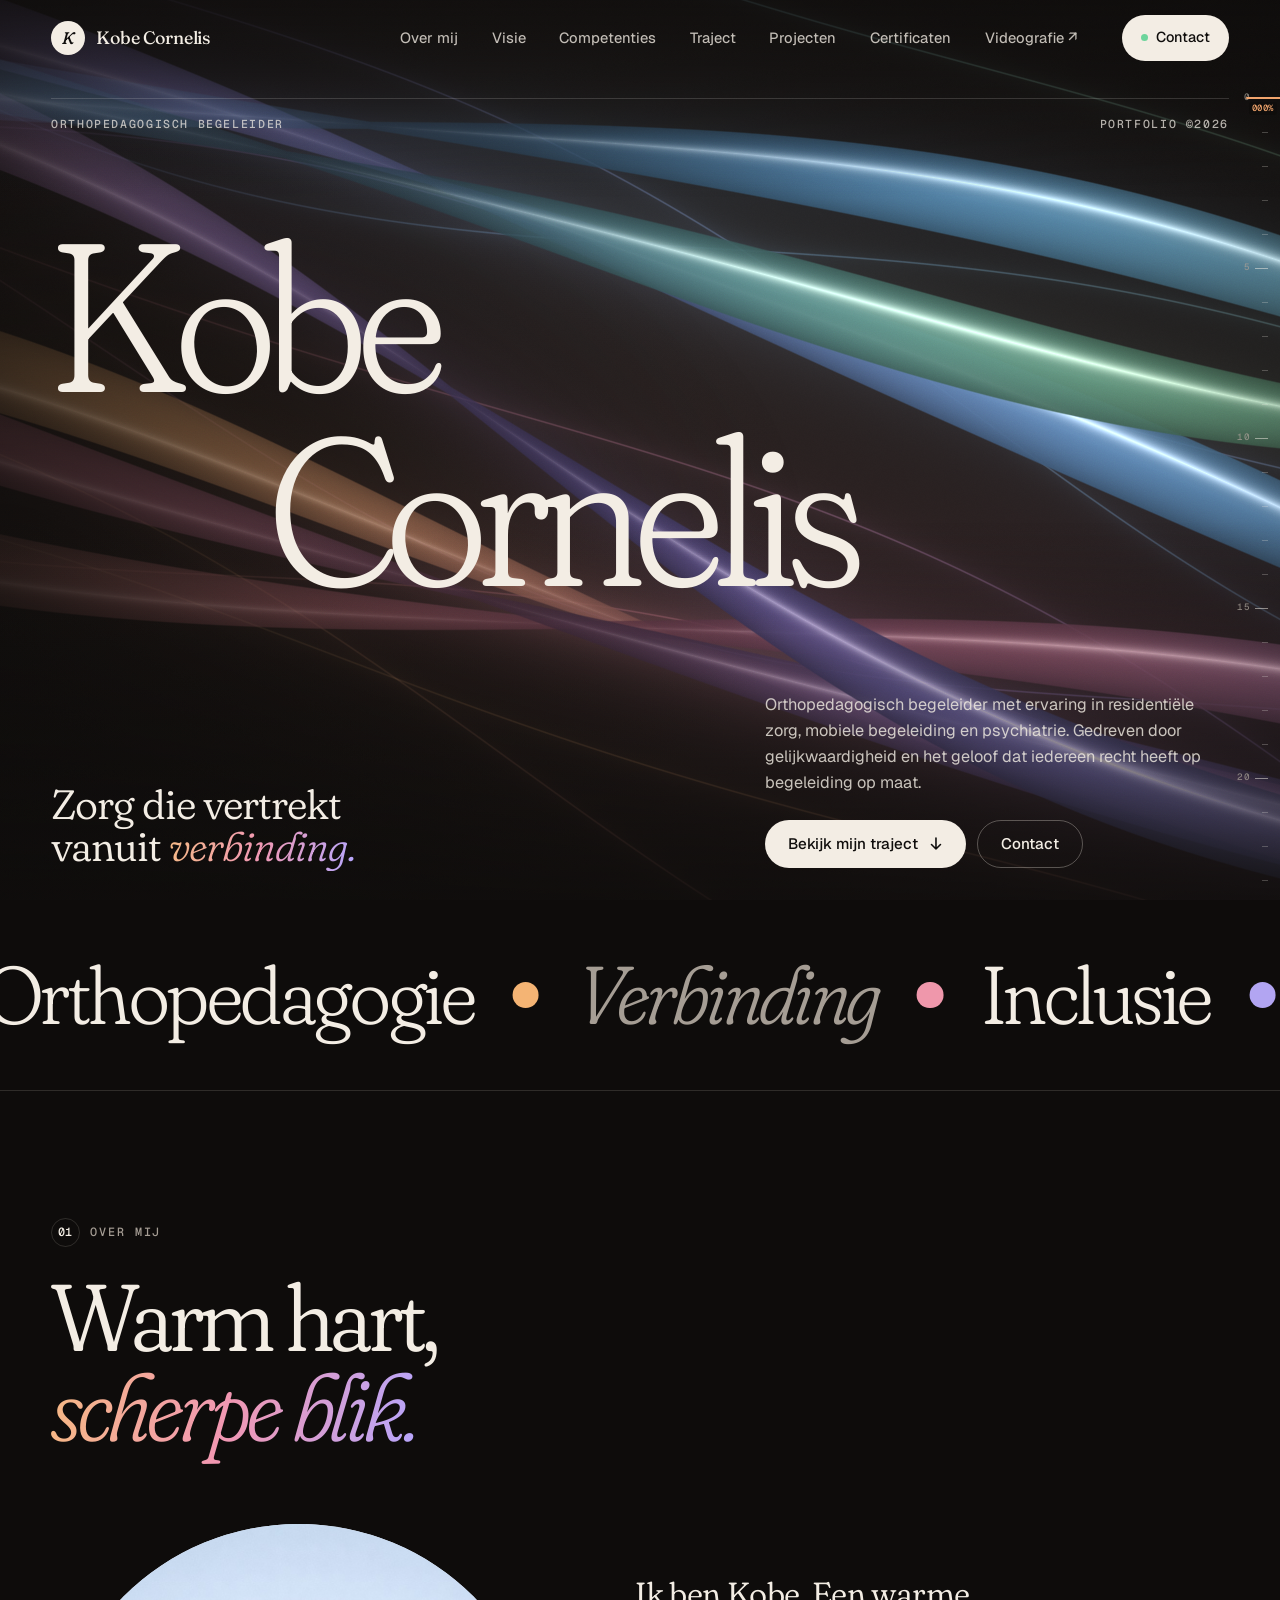
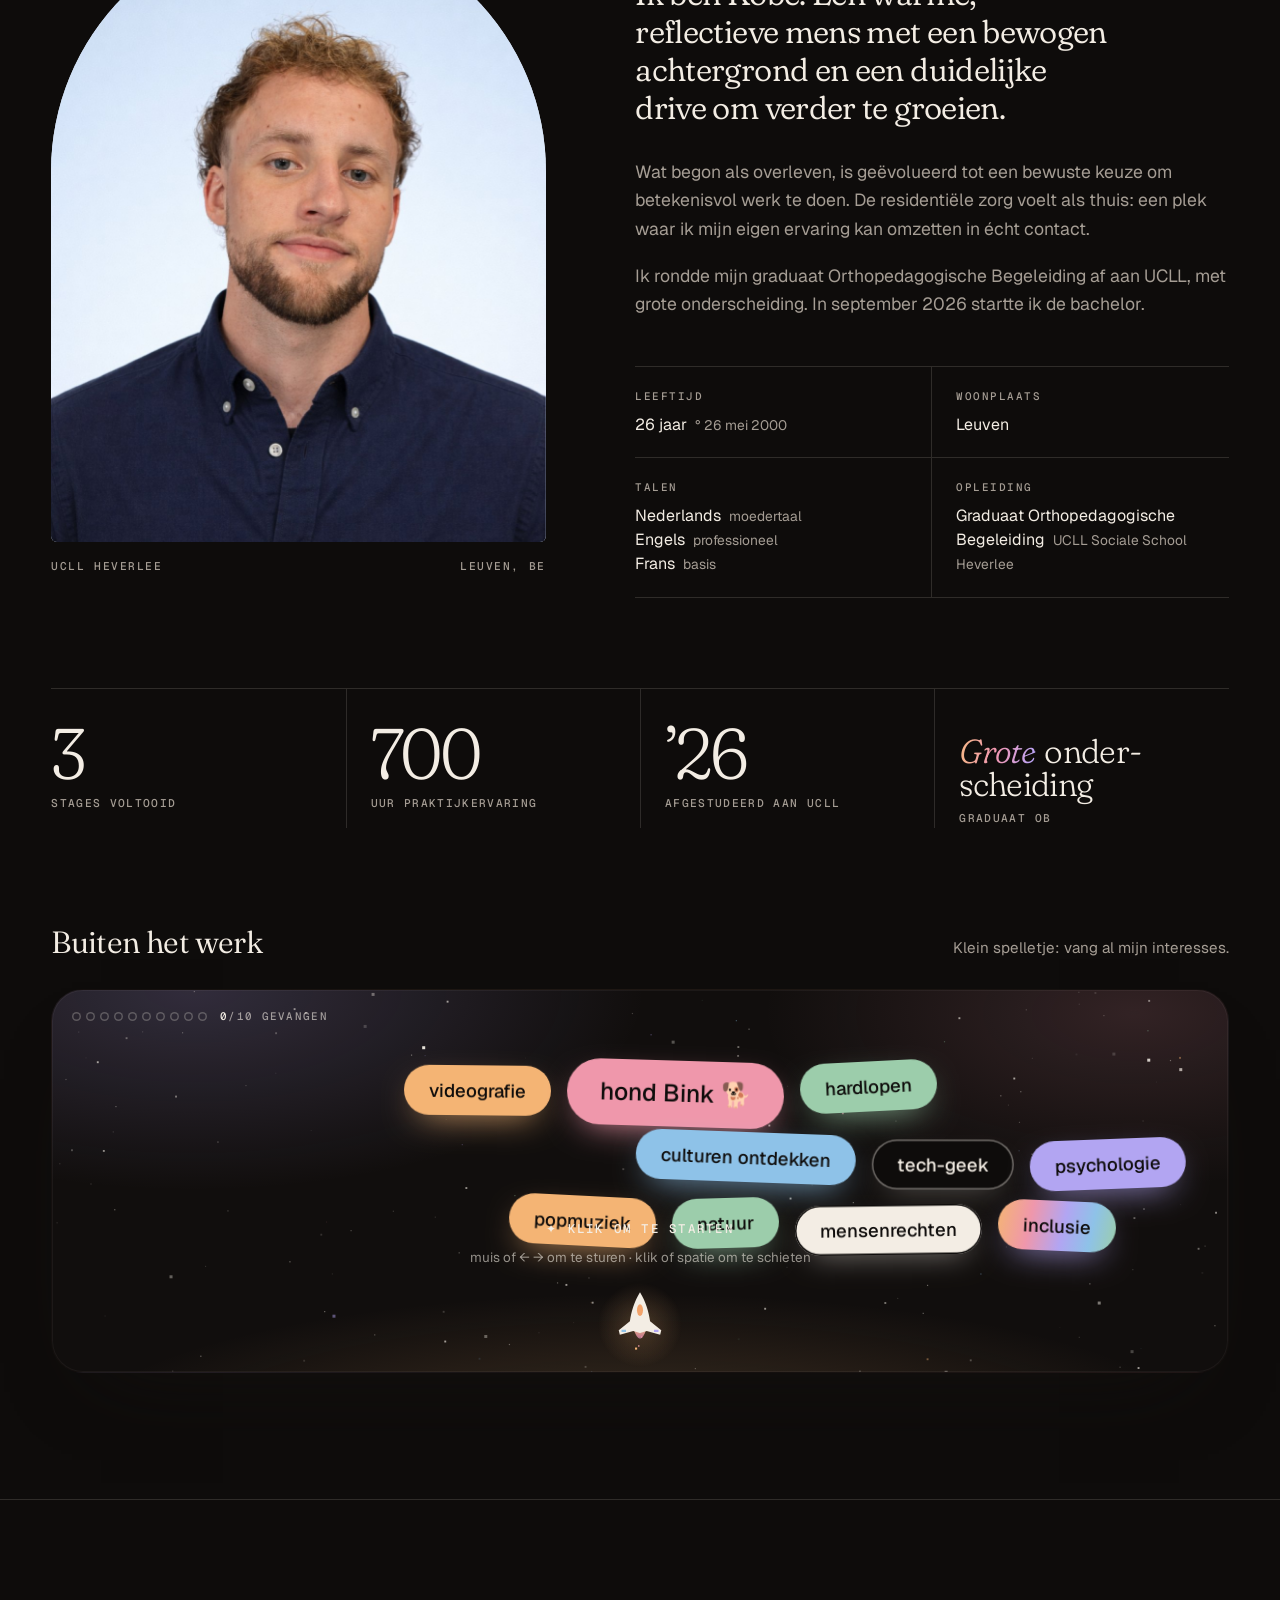
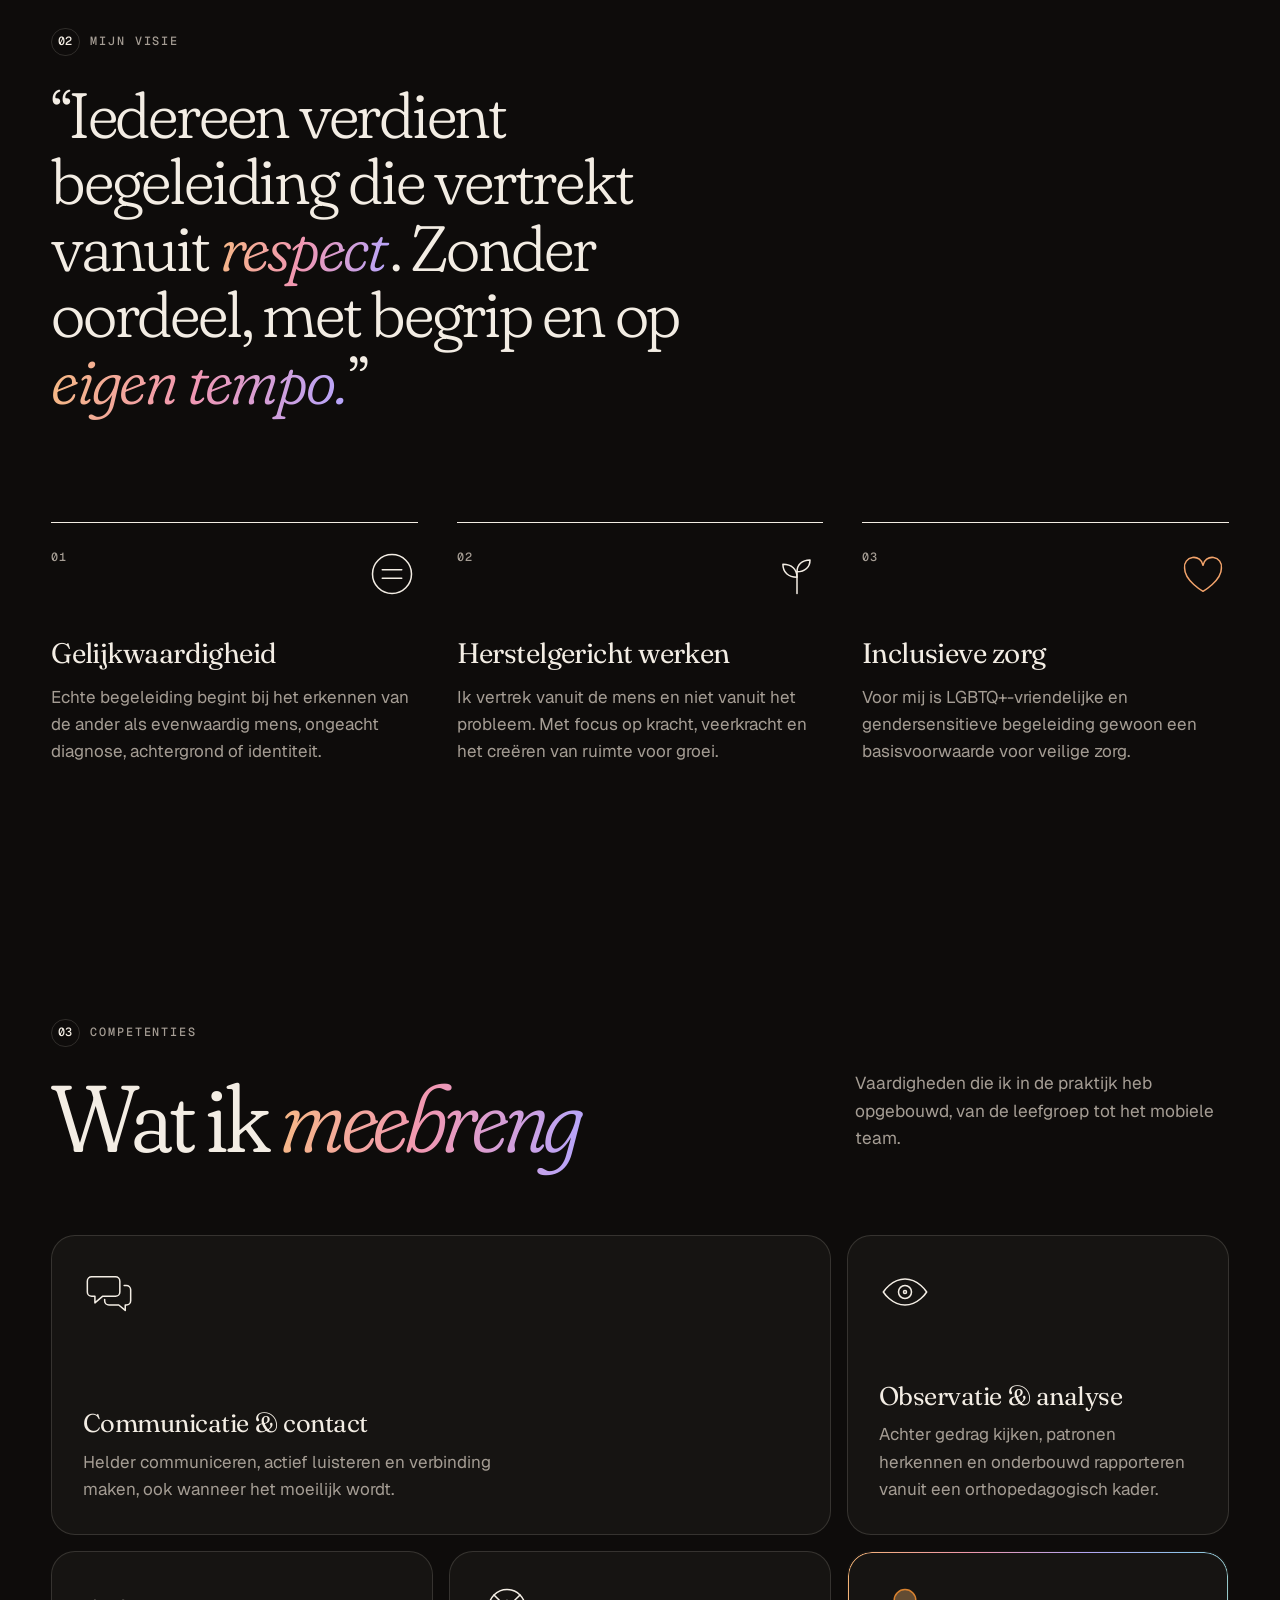
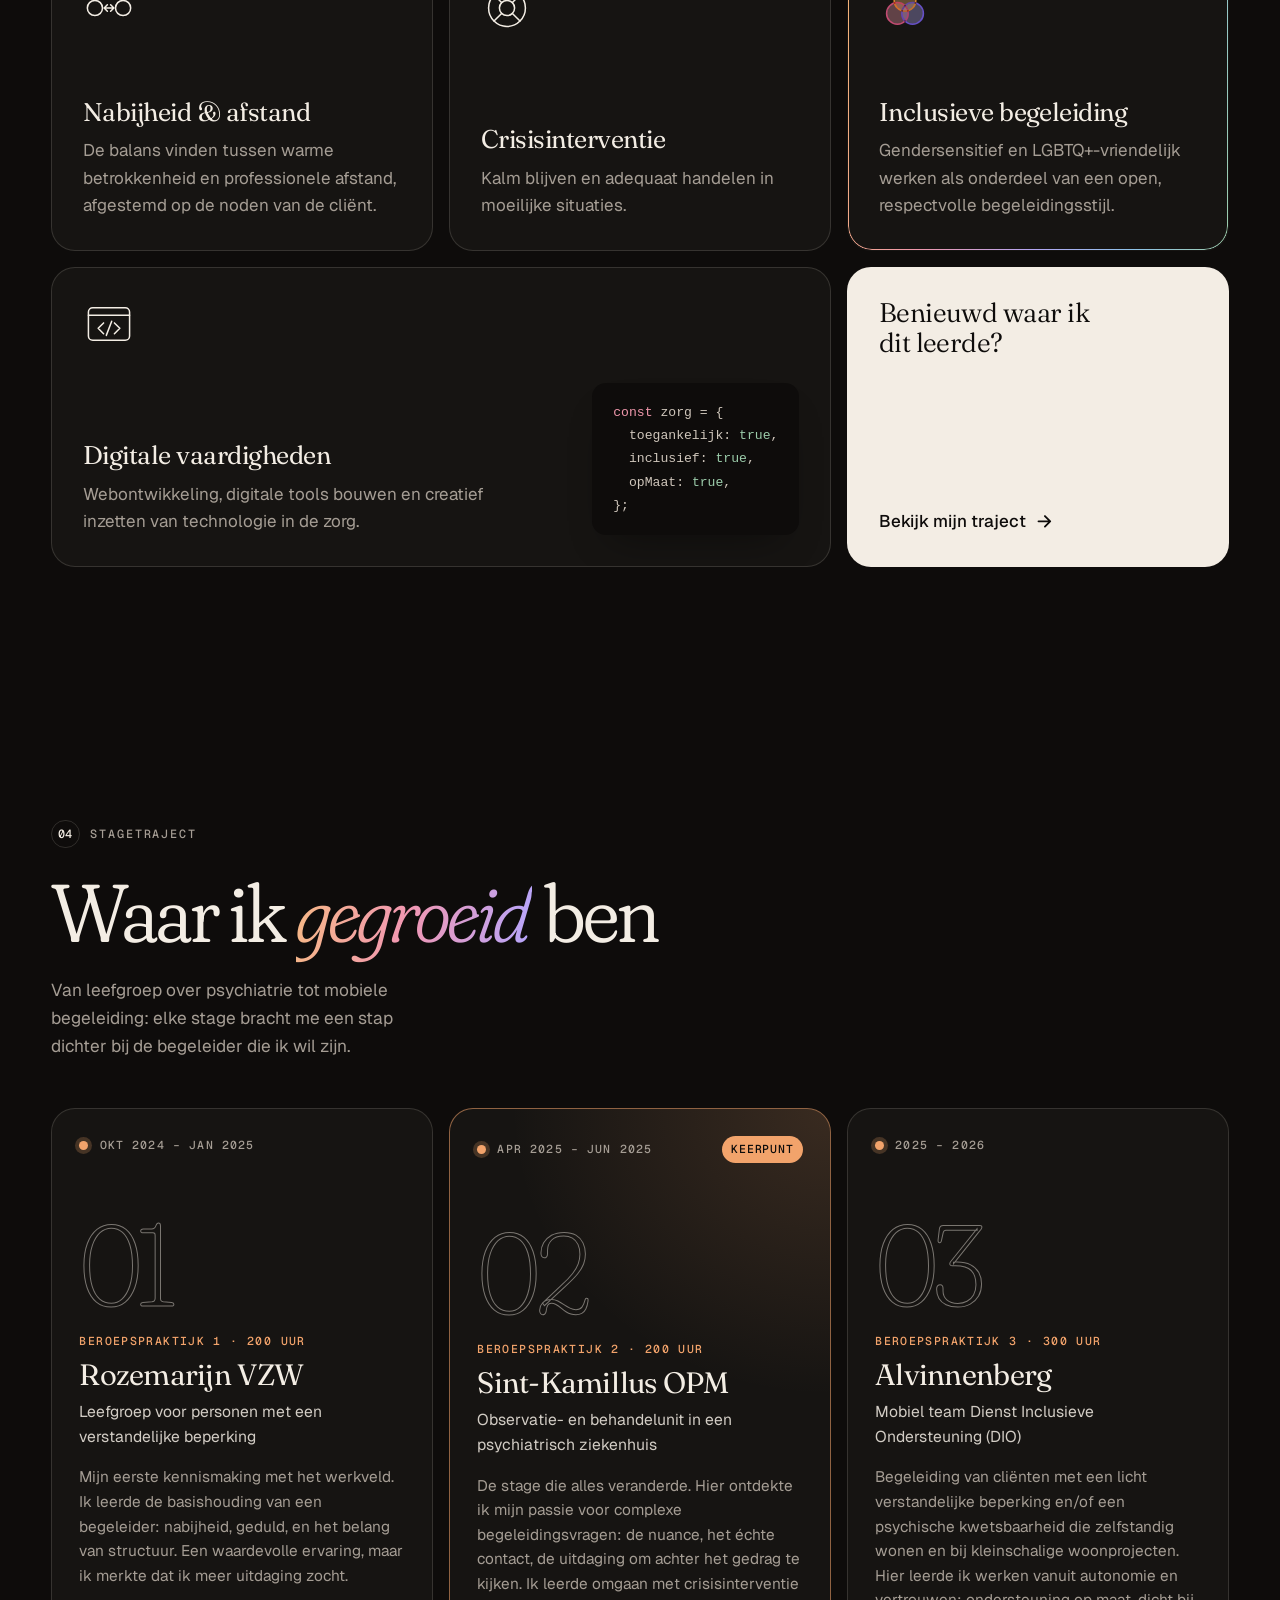
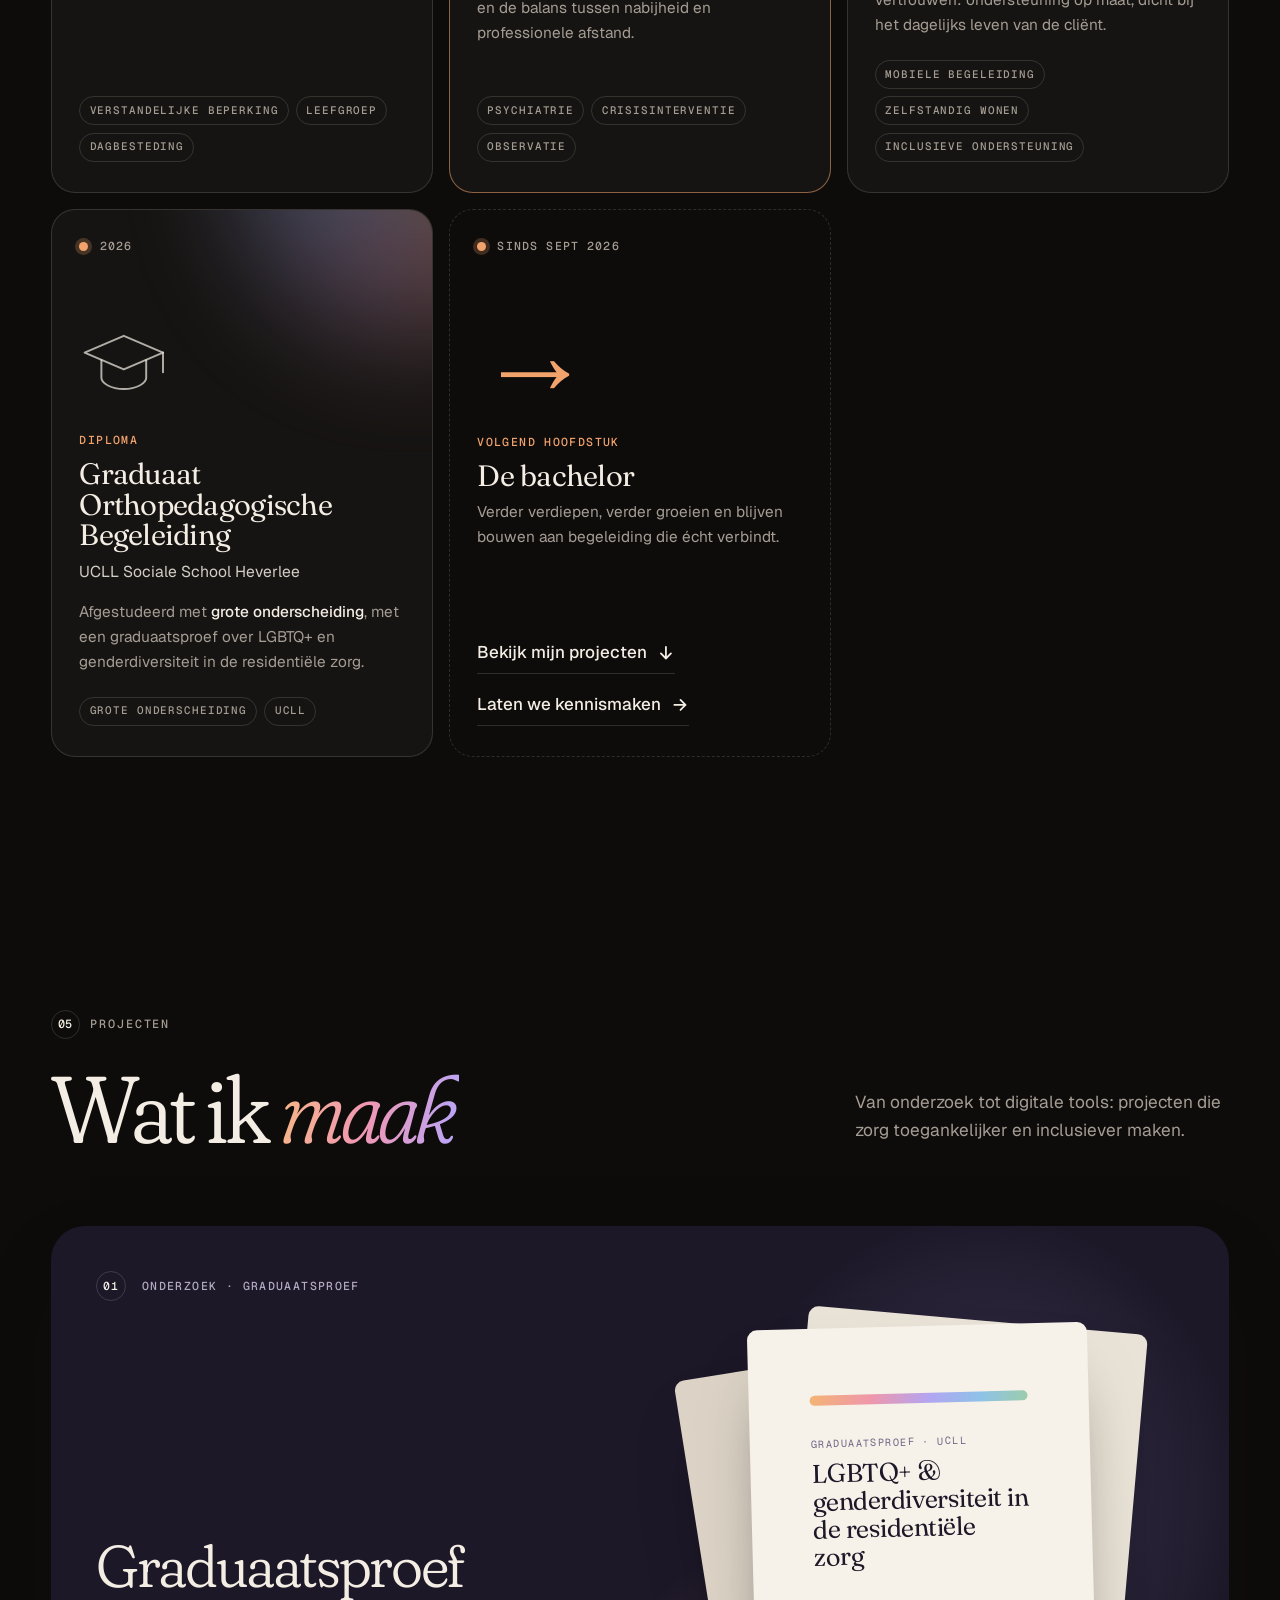
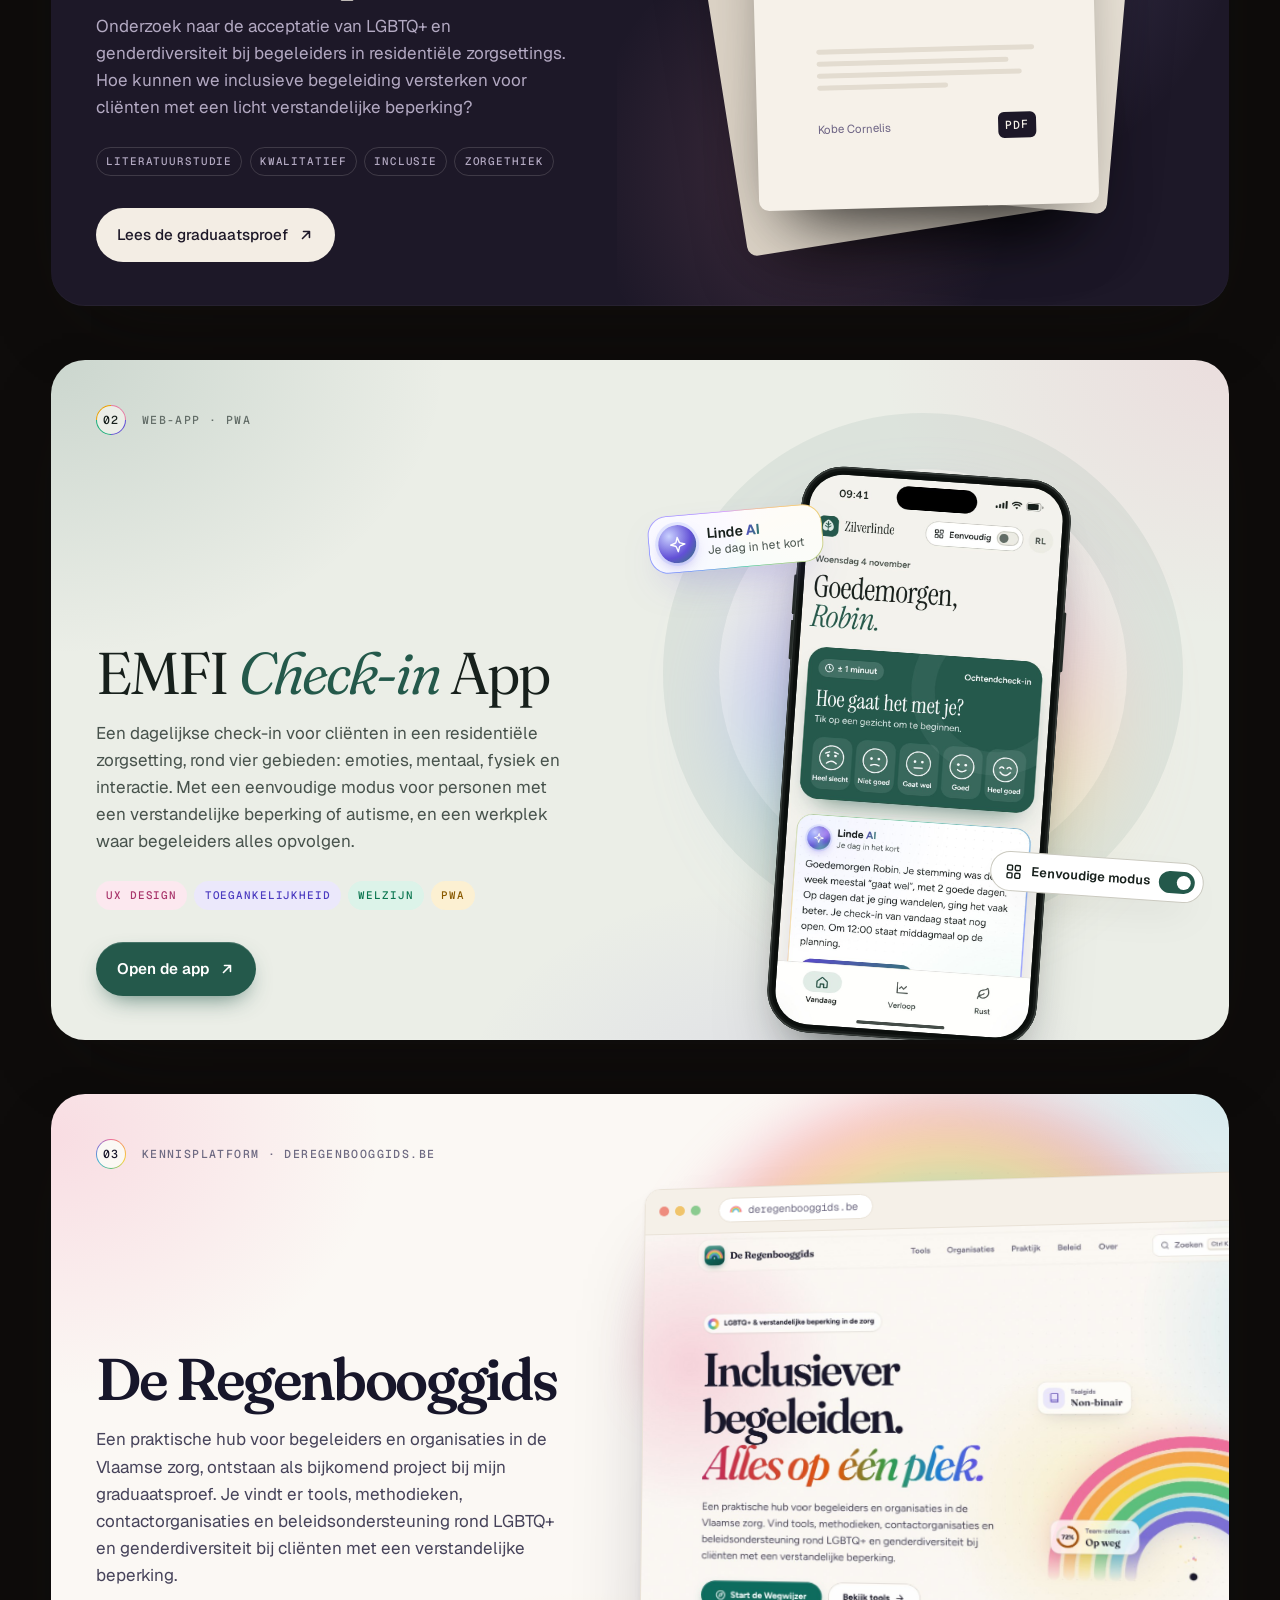
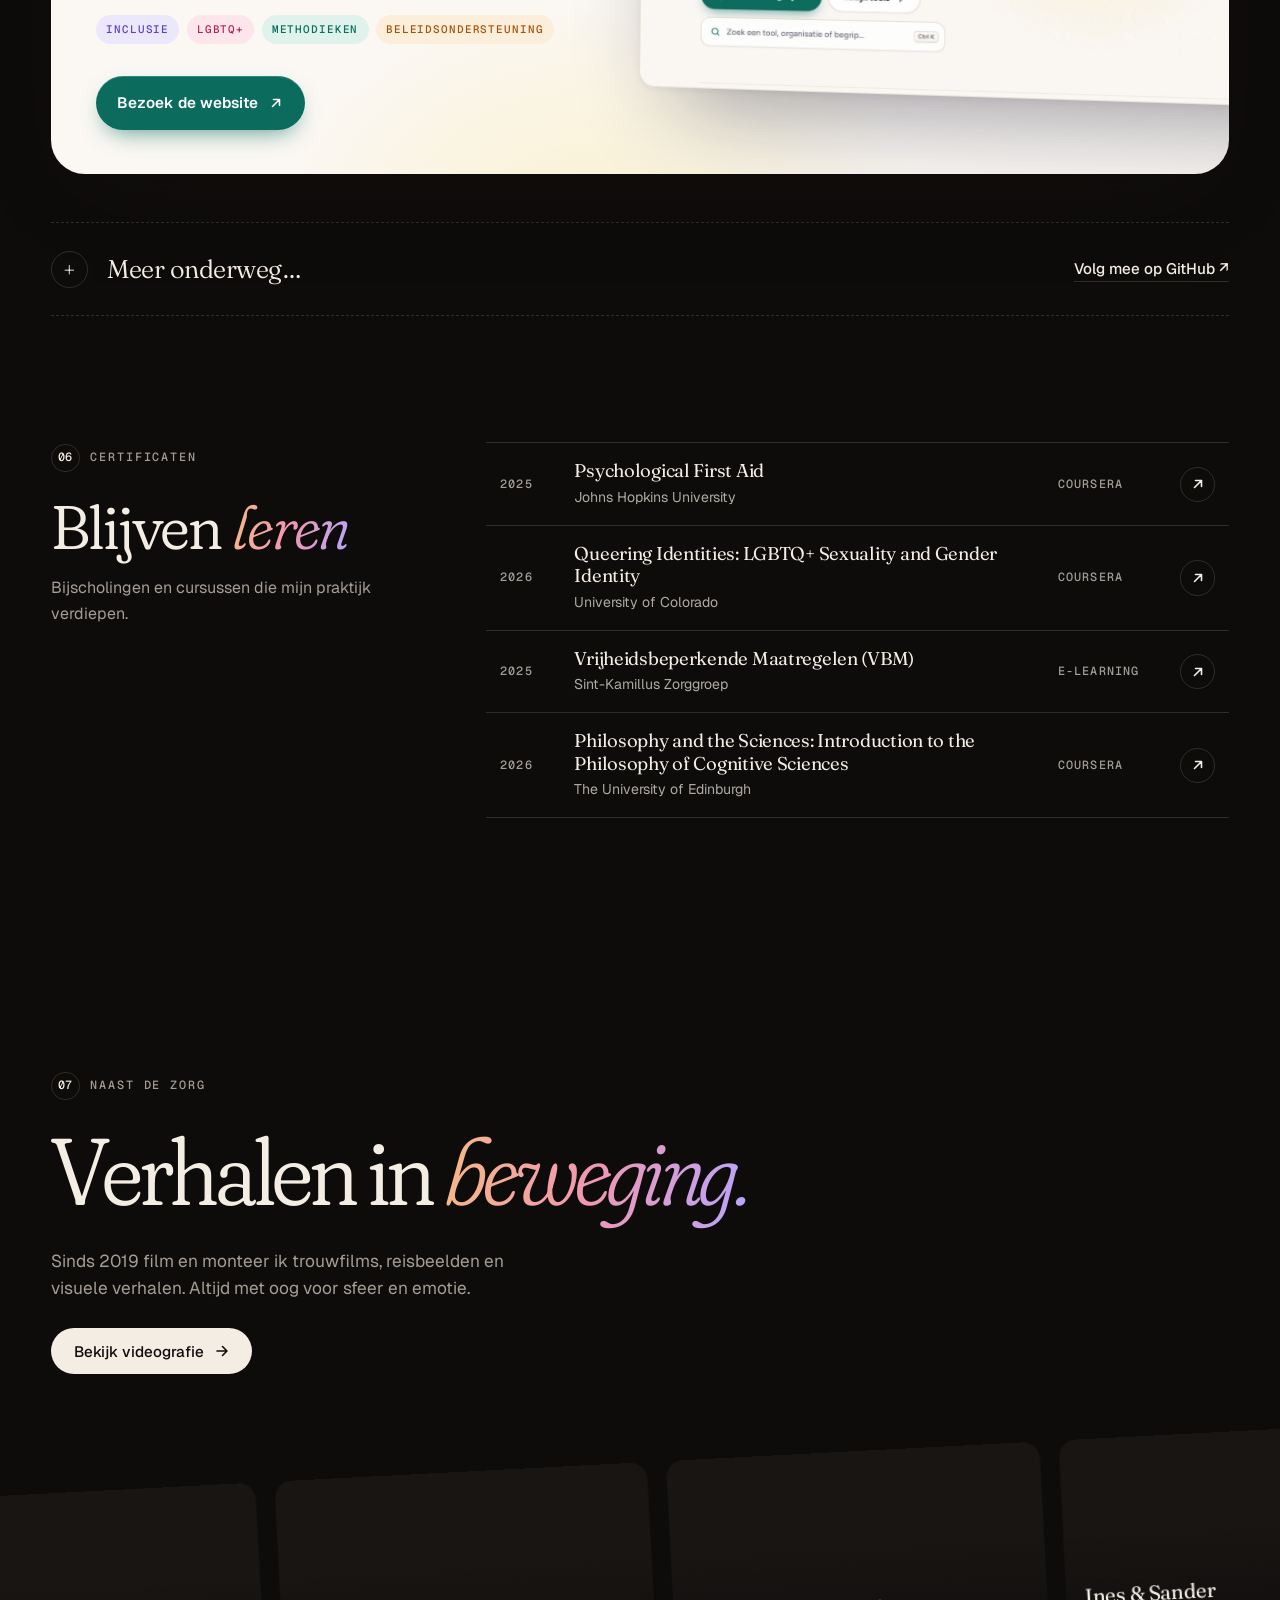
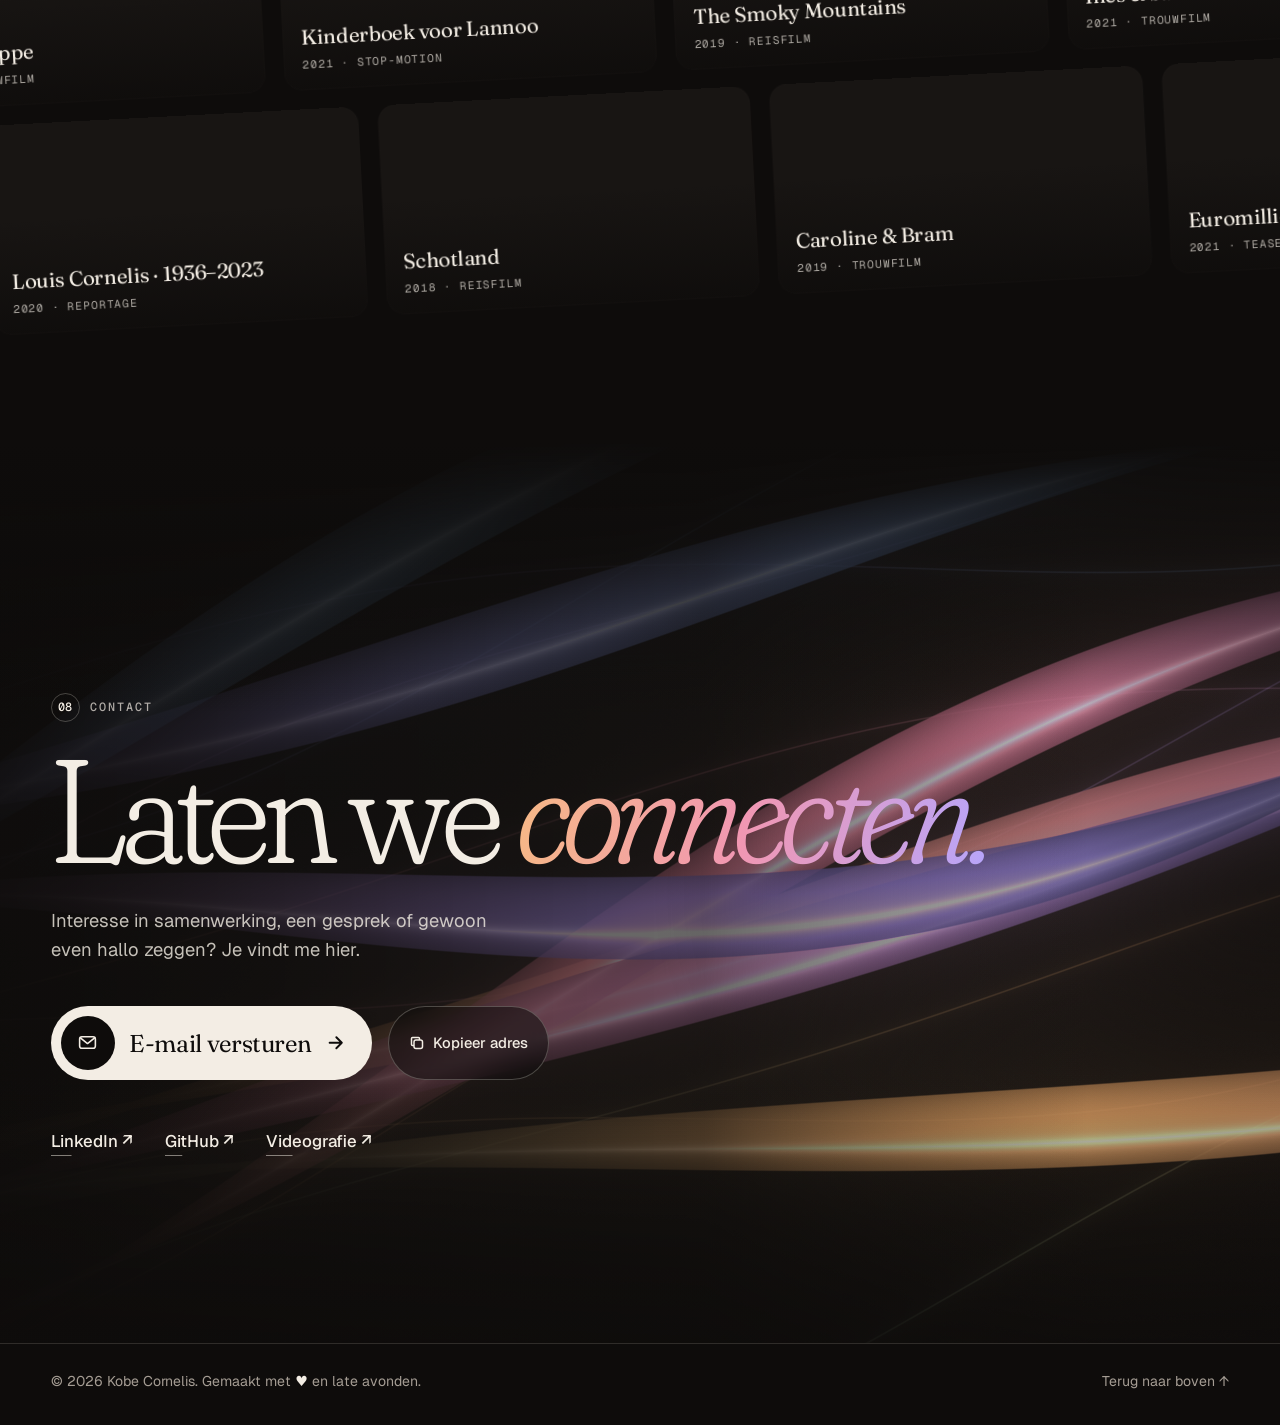
==== index.html @ 39bee5f1 "Restyle the EMFI project card after the updated app The card still showed the old beige app with emo" ====
<!DOCTYPE html>
<html lang="nl">
<head>
<meta charset="UTF-8">
<meta name="viewport" content="width=device-width, initial-scale=1">
<title>Kobe Cornelis | Orthopedagogisch begeleider</title>
<meta name="description" content="Portfolio van Kobe Cornelis, orthopedagogisch begeleider met ervaring in residentiële zorg, mobiele begeleiding en psychiatrie. Gedreven door verbinding, gelijkwaardigheid en inclusieve zorg.">
<meta name="author" content="Kobe Cornelis">
<meta name="theme-color" content="#0E0C0B">
<link rel="canonical" href="https://kobecornelis.com/">

<link rel="icon" type="image/svg+xml" href="favicon.svg">
<link rel="icon" type="image/x-icon" href="favicon.ico">
<link rel="apple-touch-icon" href="apple-touch-icon.png">

<!-- Open Graph / social previews (absolute URL's: scrapers negeren relatieve paden) -->
<meta property="og:type" content="website">
<meta property="og:url" content="https://kobecornelis.com/">
<meta property="og:title" content="Kobe Cornelis | Orthopedagogisch begeleider">
<meta property="og:description" content="Portfolio met ervaring in residentiële zorg, mobiele begeleiding en psychiatrie. Gedreven door verbinding, gelijkwaardigheid en inclusieve zorg.">
<meta property="og:image" content="https://kobecornelis.com/og-image.png">
<meta property="og:image:width" content="1200">
<meta property="og:image:height" content="630">
<meta property="og:locale" content="nl_BE">
<meta name="twitter:card" content="summary_large_image">
<meta name="twitter:title" content="Kobe Cornelis | Orthopedagogisch begeleider">
<meta name="twitter:description" content="Portfolio met ervaring in residentiële zorg, mobiele begeleiding en psychiatrie.">
<meta name="twitter:image" content="https://kobecornelis.com/og-image.png">

<script>
  document.documentElement.classList.add('js');
  // Vangnet: als scripts niet laden, toon de hero toch na enkele seconden.
  setTimeout(function () { document.documentElement.classList.add('is-ready'); }, 3500);
</script>

<link rel="preconnect" href="https://fonts.googleapis.com">
<link rel="preconnect" href="https://fonts.gstatic.com" crossorigin>
<link rel="preconnect" href="https://cdnjs.cloudflare.com" crossorigin>
<link rel="preconnect" href="https://cdn.jsdelivr.net" crossorigin>
<link href="https://fonts.googleapis.com/css2?family=Fraunces:ital,opsz,wght,SOFT,WONK@0,9..144,100..900,0..100,0..1;1,9..144,100..900,0..100,0..1&family=Geist:wght@300..700&family=Geist+Mono:wght@400;500&display=swap" rel="stylesheet">
<link rel="stylesheet" href="assets/css/style.css">

<script type="application/ld+json">
{
  "@context": "https://schema.org",
  "@type": "Person",
  "name": "Kobe Cornelis",
  "jobTitle": "Orthopedagogisch begeleider",
  "url": "https://kobecornelis.com/",
  "image": "https://kobecornelis.com/assets/img/kobe.jpg",
  "address": { "@type": "PostalAddress", "addressLocality": "Leuven", "addressCountry": "BE" },
  "alumniOf": { "@type": "CollegeOrUniversity", "name": "UCLL" },
  "sameAs": ["https://www.linkedin.com/in/kobecornelis/", "https://github.com/kobec00"]
}
</script>
</head>
<body data-theme="dark">

<a class="skip-link" href="#over">Naar de inhoud</a>
<div class="grain" aria-hidden="true"></div>
<div class="cursor" aria-hidden="true"><span class="cursor-label"></span></div>

<!-- ═══════════ NAVIGATIE ═══════════ -->
<header class="nav" id="nav">
  <a class="nav-brand" href="#top" aria-label="Kobe Cornelis, naar boven">
    <span class="nav-mark" aria-hidden="true">K</span>
    <span class="nav-name">Kobe Cornelis</span>
  </a>
  <nav class="nav-links" aria-label="Hoofdnavigatie">
    <a href="#over">Over mij</a>
    <a href="#visie">Visie</a>
    <a href="#competenties">Competenties</a>
    <a href="#traject">Traject</a>
    <a href="#projecten">Projecten</a>
    <a href="#certificaten">Certificaten</a>
    <a href="video/">Videografie <span aria-hidden="true">↗</span></a>
  </nav>
  <a class="nav-cta" href="#contact"><span class="nav-cta-dot" aria-hidden="true"></span>Contact</a>
  <button class="nav-toggle" type="button" aria-expanded="false" aria-controls="menu">
    <span class="nav-toggle-label">Menu</span>
    <span class="nav-toggle-icon" aria-hidden="true"><i></i><i></i></span>
  </button>
</header>

<!-- Volledig scherm menu (mobiel) -->
<div class="menu" id="menu" inert data-lenis-prevent>
  <nav class="menu-inner" aria-label="Secties">
    <ol class="menu-list">
      <li><a href="#over"><span>01</span>Over mij</a></li>
      <li><a href="#visie"><span>02</span>Visie</a></li>
      <li><a href="#competenties"><span>03</span>Competenties</a></li>
      <li><a href="#traject"><span>04</span>Traject</a></li>
      <li><a href="#projecten"><span>05</span>Projecten</a></li>
      <li><a href="#certificaten"><span>06</span>Certificaten</a></li>
      <li><a href="video/"><span>07</span>Videografie ↗</a></li>
      <li><a href="#contact"><span>08</span>Contact</a></li>
    </ol>
    <div class="menu-foot">
      <a href="mailto:kobe.cornelis4@gmail.com">kobe.cornelis4@gmail.com</a>
      <div>
        <a href="https://www.linkedin.com/in/kobecornelis/" target="_blank" rel="noopener">LinkedIn</a>
        <a href="https://github.com/kobec00" target="_blank" rel="noopener">GitHub</a>
      </div>
    </div>
  </nav>
</div>

<main id="main">

  <!-- ═══════════ HERO ═══════════ -->
  <section class="hero is-fixed-theme" id="top" data-theme="dark" data-rail="Intro" aria-label="Introductie">
    <canvas class="ribbons hero-ribbons" id="heroRibbons" aria-hidden="true"></canvas>
    <div class="hero-shade" aria-hidden="true"></div>

    <div class="hero-inner container">
      <div class="hero-meta" data-intro>
        <span>Orthopedagogisch begeleider</span>
        <span class="hero-meta-end">Portfolio ©<span data-year>2026</span></span>
      </div>

      <h1 class="hero-title" aria-label="Kobe Cornelis">
        <span class="hero-line" aria-hidden="true"><span class="hero-word">Kobe</span></span>
        <span class="hero-line hero-line--2" aria-hidden="true"><span class="hero-word">Cornelis</span></span>
      </h1>

      <div class="hero-foot">
        <p class="hero-tagline" data-intro>Zorg die vertrekt<br>vanuit <em>verbinding.</em></p>
        <div class="hero-side" data-intro>
          <p class="hero-intro">Orthopedagogisch begeleider met ervaring in residentiële zorg, mobiele begeleiding en psychiatrie. Gedreven door gelijkwaardigheid en het geloof dat iedereen recht heeft op begeleiding op maat.</p>
          <div class="hero-actions">
            <a class="btn btn--solid" href="#traject" data-magnetic>
              <span>Bekijk mijn traject</span>
              <svg viewBox="0 0 16 16" aria-hidden="true"><path d="M8 2v11M3.5 8.5 8 13l4.5-4.5"/></svg>
            </a>
            <a class="btn btn--line" href="#contact" data-magnetic><span>Contact</span></a>
          </div>
        </div>
      </div>

      <div class="hero-scroll" data-intro aria-hidden="true">
        <span class="hero-scroll-line"></span><span>Scroll</span>
      </div>
    </div>
  </section>

  <!-- ═══════════ 01 · OVER MIJ ═══════════ -->
  <section class="about" id="over" data-theme="light" data-rail="Over mij">
    <div class="band" aria-hidden="true">
      <div class="band-track" data-marquee="1">
        <div class="band-group">
          <span>Orthopedagogie</span><i></i><em>Verbinding</em><i></i>
          <span>Inclusie</span><i></i><em>Begeleiding</em><i></i>
          <span>Groei</span><i></i><em>Empowerment</em><i></i>
          <span>Gelijkwaardigheid</span><i></i><em>Authenticiteit</em><i></i>
          <span>Herstelgericht</span><i></i><em>Menswaardig</em><i></i>
        </div>
      </div>
    </div>

    <div class="container">
      <header class="sec-head">
        <p class="eyebrow"><span>01</span>Over mij</p>
        <h2 class="display" data-split>Warm hart,<br><em>scherpe blik.</em></h2>
      </header>

      <div class="about-grid">
        <figure class="about-photo" data-cursor="Hallo!">
          <div class="about-photo-frame">
            <img src="assets/img/kobe.jpg" width="1024" height="1536" alt="Portret van Kobe Cornelis" loading="lazy" decoding="async">
          </div>
          <figcaption><span>UCLL Heverlee</span><span>Leuven, BE</span></figcaption>
        </figure>

        <div class="about-copy">
          <p class="about-lead" data-reveal>Ik ben Kobe. Een warme, reflectieve mens met een bewogen achtergrond en een duidelijke drive om verder te groeien.</p>
          <p data-reveal>Wat begon als overleven, is geëvolueerd tot een bewuste keuze om betekenisvol werk te doen. De residentiële zorg voelt als thuis: een plek waar ik mijn eigen ervaring kan omzetten in écht contact.</p>
          <p data-reveal>Ik rondde mijn graduaat Orthopedagogische Begeleiding af aan UCLL, met grote onderscheiding. In september 2026 startte ik de bachelor.</p>

          <dl class="facts" data-reveal>
            <div>
              <dt>Leeftijd</dt>
              <dd><span data-age>26</span> jaar <small>° 26 mei 2000</small></dd>
            </div>
            <div>
              <dt>Woonplaats</dt>
              <dd>Leuven</dd>
            </div>
            <div>
              <dt>Talen</dt>
              <dd>Nederlands <small>moedertaal</small><br>Engels <small>professioneel</small><br>Frans <small>basis</small></dd>
            </div>
            <div>
              <dt>Opleiding</dt>
              <dd>Graduaat Orthopedagogische Begeleiding <small>UCLL Sociale School Heverlee</small></dd>
            </div>
          </dl>
        </div>
      </div>

      <ul class="stats">
        <li data-reveal>
          <span class="stat-num" data-count="3">3</span>
          <span class="stat-label">Stages voltooid</span>
        </li>
        <li data-reveal>
          <span class="stat-num" data-count="700">700</span>
          <span class="stat-label">Uur praktijkervaring</span>
        </li>
        <li data-reveal>
          <span class="stat-num">’26</span>
          <span class="stat-label">Afgestudeerd aan UCLL</span>
        </li>
        <li data-reveal>
          <span class="stat-num stat-num--text"><em>Grote</em> onder&shy;scheiding</span>
          <span class="stat-label">Graduaat OB</span>
        </li>
      </ul>

      <div class="interests">
        <div class="interests-head">
          <h3>Buiten het werk</h3>
          <p class="interests-hint">Klein spelletje: vang al mijn interesses.</p>
        </div>
        <div class="pillbox" id="pillbox">
          <ul class="pills" aria-label="Interesses">
            <li class="pill" style="--c: var(--amber)">videografie</li>
            <li class="pill pill--big" style="--c: var(--rose)">hond Bink 🐕</li>
            <li class="pill" style="--c: var(--sage)">hardlopen</li>
            <li class="pill" style="--c: var(--sky)">culturen ontdekken</li>
            <li class="pill pill--ink">tech-geek</li>
            <li class="pill" style="--c: var(--lilac)">psychologie</li>
            <li class="pill" style="--c: var(--amber)">popmuziek</li>
            <li class="pill" style="--c: var(--sage)">natuur</li>
            <li class="pill pill--line">mensenrechten</li>
            <li class="pill pill--spectrum">inclusie</li>
          </ul>
        </div>
      </div>
    </div>
  </section>

  <!-- ═══════════ 02 · VISIE ═══════════ -->
  <section class="vision" id="visie" data-theme="light" data-rail="Visie">
    <div class="container">
      <h2 class="eyebrow"><span>02</span>Mijn visie</h2>
      <blockquote class="quote">
        <p data-scrub>“Iedereen verdient begeleiding die vertrekt vanuit <em>respect</em>. Zonder oordeel, met begrip en op <em>eigen tempo.</em>”</p>
      </blockquote>

      <div class="pillars">
        <article class="pillar" data-reveal>
          <div class="pillar-top">
            <span class="pillar-num">01</span>
            <svg class="icon" viewBox="0 0 48 48" aria-hidden="true"><circle cx="24" cy="24" r="18"/><path d="M15 20h18M15 28h18"/></svg>
          </div>
          <h3>Gelijkwaardigheid</h3>
          <p>Echte begeleiding begint bij het erkennen van de ander als evenwaardig mens, ongeacht diagnose, achtergrond of identiteit.</p>
        </article>
        <article class="pillar" data-reveal>
          <div class="pillar-top">
            <span class="pillar-num">02</span>
            <svg class="icon" viewBox="0 0 48 48" aria-hidden="true"><path d="M24 42V22"/><path d="M24 27c0-7.5-5-12-13-12 0 7.5 5 12 13 12z"/><path d="M24 22c0-6.5 4.5-11 12-11 0 6.5-4.5 11-12 11z"/></svg>
          </div>
          <h3>Herstelgericht werken</h3>
          <p>Ik vertrek vanuit de mens en niet vanuit het probleem. Met focus op kracht, veerkracht en het creëren van ruimte voor groei.</p>
        </article>
        <article class="pillar" data-reveal>
          <div class="pillar-top">
            <span class="pillar-num">03</span>
            <svg class="icon icon--spectrum" viewBox="0 0 48 48" aria-hidden="true"><path d="M24 40S7 30.5 7 18.5A8.5 8.5 0 0 1 24 16a8.5 8.5 0 0 1 17 2.5C41 30.5 24 40 24 40z"/></svg>
          </div>
          <h3>Inclusieve zorg</h3>
          <p>Voor mij is LGBTQ+-vriendelijke en gendersensitieve begeleiding gewoon een basisvoorwaarde voor veilige zorg.</p>
        </article>
      </div>
    </div>
  </section>

  <!-- ═══════════ 03 · COMPETENTIES ═══════════ -->
  <section class="skills" id="competenties" data-theme="light" data-rail="Competenties">
    <div class="container">
      <header class="sec-head sec-head--split">
        <div>
          <p class="eyebrow"><span>03</span>Competenties</p>
          <h2 class="display" data-split>Wat ik <em>meebreng</em></h2>
        </div>
        <p class="sec-intro" data-reveal>Vaardigheden die ik in de praktijk heb opgebouwd, van de leefgroep tot het mobiele team.</p>
      </header>

      <div class="bento">
        <article class="card card--wide" data-spot data-reveal>
          <svg class="icon" viewBox="0 0 48 48" aria-hidden="true"><path d="M8 10h22a4 4 0 0 1 4 4v10a4 4 0 0 1-4 4H18l-7 6v-6H8a4 4 0 0 1-4-4V14a4 4 0 0 1 4-4z"/><path d="M38 18h2a4 4 0 0 1 4 4v10a4 4 0 0 1-4 4h-1v5l-6-5h-9a4 4 0 0 1-4-4v-1"/></svg>
          <div class="card-body">
            <h3>Communicatie &amp; contact</h3>
            <p>Helder communiceren, actief luisteren en verbinding maken, ook wanneer het moeilijk wordt.</p>
          </div>
        </article>
        <article class="card" data-spot data-reveal>
          <svg class="icon" viewBox="0 0 48 48" aria-hidden="true"><path d="M4 24s7.5-12 20-12 20 12 20 12-7.5 12-20 12S4 24 4 24z"/><circle cx="24" cy="24" r="6"/><circle cx="24" cy="24" r="1.4"/></svg>
          <div class="card-body">
            <h3>Observatie &amp; analyse</h3>
            <p>Achter gedrag kijken, patronen herkennen en onderbouwd rapporteren vanuit een orthopedagogisch kader.</p>
          </div>
        </article>
        <article class="card" data-spot data-reveal>
          <svg class="icon" viewBox="0 0 48 48" aria-hidden="true"><circle cx="11" cy="24" r="7"/><circle cx="37" cy="24" r="7"/><path d="M20 24h8M22.5 21 19.5 24l3 3M25.5 21l3 3-3 3"/></svg>
          <div class="card-body">
            <h3>Nabijheid &amp; afstand</h3>
            <p>De balans vinden tussen warme betrokkenheid en professionele afstand, afgestemd op de noden van de cliënt.</p>
          </div>
        </article>
        <article class="card" data-spot data-reveal>
          <svg class="icon" viewBox="0 0 48 48" aria-hidden="true"><circle cx="24" cy="24" r="17"/><circle cx="24" cy="24" r="7"/><path d="M12 12l7 7M36 12l-7 7M12 36l7-7M36 36l-7-7"/></svg>
          <div class="card-body">
            <h3>Crisisinterventie</h3>
            <p>Kalm blijven en adequaat handelen in moeilijke situaties.</p>
          </div>
        </article>
        <article class="card card--spectrum" data-spot data-reveal>
          <svg class="icon icon--venn" viewBox="0 0 48 48" aria-hidden="true"><circle cx="24" cy="17" r="10"/><circle cx="17" cy="29" r="10"/><circle cx="31" cy="29" r="10"/></svg>
          <div class="card-body">
            <h3>Inclusieve begeleiding</h3>
            <p>Gendersensitief en LGBTQ+-vriendelijk werken als onderdeel van een open, respectvolle begeleidingsstijl.</p>
          </div>
        </article>
        <article class="card card--wide card--code" data-spot data-reveal>
          <svg class="icon" viewBox="0 0 48 48" aria-hidden="true"><rect x="5" y="9" width="38" height="30" rx="4"/><path d="M5 16h38M19 23l-5 5 5 5M29 23l5 5-5 5M26.5 21.5l-5 13"/></svg>
          <div class="card-body">
            <h3>Digitale vaardigheden</h3>
            <p>Webontwikkeling, digitale tools bouwen en creatief inzetten van technologie in de zorg.</p>
          </div>
          <pre class="code" aria-hidden="true"><code><b>const</b> zorg = {
  toegankelijk: <i>true</i>,
  inclusief: <i>true</i>,
  opMaat: <i>true</i>,
};</code></pre>
        </article>
        <a class="card card--link" href="#traject" data-reveal>
          <span>Benieuwd waar ik dit leerde?</span>
          <strong>Bekijk mijn traject <svg viewBox="0 0 16 16" aria-hidden="true"><path d="M3 8h10M8.5 3.5 13 8l-4.5 4.5"/></svg></strong>
        </a>
      </div>
    </div>
  </section>

  <!-- ═══════════ 04 · TRAJECT ═══════════ -->
  <section class="journey" id="traject" data-theme="dark" data-rail="Traject">
    <div class="journey-pin">
      <div class="journey-track">
        <header class="journey-intro">
          <p class="eyebrow"><span>04</span>Stagetraject</p>
          <h2 class="display" data-split>Waar ik <em>gegroeid</em> ben</h2>
          <p>Van leefgroep over psychiatrie tot mobiele begeleiding: elke stage bracht me een stap dichter bij de begeleider die ik wil zijn.</p>
          <span class="journey-hint" aria-hidden="true">Blijf scrollen <svg viewBox="0 0 16 16"><path d="M8 2.5v10.5M3.5 8.5 8 13l4.5-4.5"/></svg></span>
        </header>

        <ol class="stops">
          <li class="stop">
            <div class="stop-head"><span class="stop-dot"></span><span>okt 2024 – jan 2025</span></div>
            <span class="stop-num" aria-hidden="true">01</span>
            <p class="stop-kicker">Beroepspraktijk 1 · 200 uur</p>
            <h3 class="stop-title">Rozemarijn VZW</h3>
            <p class="stop-org">Leefgroep voor personen met een verstandelijke beperking</p>
            <p class="stop-desc">Mijn eerste kennismaking met het werkveld. Ik leerde de basishouding van een begeleider: nabijheid, geduld, en het belang van structuur. Een waardevolle ervaring, maar ik merkte dat ik meer uitdaging zocht.</p>
            <ul class="tags"><li>Verstandelijke beperking</li><li>Leefgroep</li><li>Dagbesteding</li></ul>
          </li>
          <li class="stop stop--key">
            <div class="stop-head"><span class="stop-dot"></span><span>apr 2025 – jun 2025</span><span class="stop-badge">Keerpunt</span></div>
            <span class="stop-num" aria-hidden="true">02</span>
            <p class="stop-kicker">Beroepspraktijk 2 · 200 uur</p>
            <h3 class="stop-title">Sint-Kamillus OPM</h3>
            <p class="stop-org">Observatie- en behandelunit in een psychiatrisch ziekenhuis</p>
            <p class="stop-desc">De stage die alles veranderde. Hier ontdekte ik mijn passie voor complexe begeleidingsvragen: de nuance, het échte contact, de uitdaging om achter het gedrag te kijken. Ik leerde omgaan met crisisinterventie en de balans tussen nabijheid en professionele afstand.</p>
            <ul class="tags"><li>Psychiatrie</li><li>Crisisinterventie</li><li>Observatie</li></ul>
          </li>
          <li class="stop">
            <div class="stop-head"><span class="stop-dot"></span><span>2025 – 2026</span></div>
            <span class="stop-num" aria-hidden="true">03</span>
            <p class="stop-kicker">Beroepspraktijk 3 · 300 uur</p>
            <h3 class="stop-title">Alvinnenberg</h3>
            <p class="stop-org">Mobiel team Dienst Inclusieve Ondersteuning (DIO)</p>
            <p class="stop-desc">Begeleiding van cliënten met een licht verstandelijke beperking en/of een psychische kwetsbaarheid die zelfstandig wonen en bij kleinschalige woonprojecten. Hier leerde ik werken vanuit autonomie en vertrouwen: ondersteuning op maat, dicht bij het dagelijks leven van de cliënt.</p>
            <ul class="tags"><li>Mobiele begeleiding</li><li>Zelfstandig wonen</li><li>Inclusieve ondersteuning</li></ul>
          </li>
          <li class="stop stop--grad">
            <div class="stop-head"><span class="stop-dot"></span><span>2026</span></div>
            <span class="stop-num stop-num--icon" aria-hidden="true">
              <svg viewBox="0 0 64 64"><path d="M4 24 32 12l28 12-28 12z"/><path d="M16 29.5V42c0 4 7 8 16 8s16-4 16-8V29.5"/><path d="M60 24v14"/></svg>
            </span>
            <p class="stop-kicker">Diploma</p>
            <h3 class="stop-title">Graduaat Orthopedagogische Begeleiding</h3>
            <p class="stop-org">UCLL Sociale School Heverlee</p>
            <p class="stop-desc">Afgestudeerd met <strong>grote onderscheiding</strong>, met een graduaatsproef over LGBTQ+ en genderdiversiteit in de residentiële zorg.</p>
            <ul class="tags"><li>Grote onderscheiding</li><li>UCLL</li></ul>
          </li>
          <li class="stop stop--next">
            <div class="stop-head"><span class="stop-dot"></span><span>Sinds sept 2026</span></div>
            <span class="stop-num" aria-hidden="true">→</span>
            <p class="stop-kicker">Volgend hoofdstuk</p>
            <h3 class="stop-title">De bachelor</h3>
            <p class="stop-desc">Verder verdiepen, verder groeien en blijven bouwen aan begeleiding die écht verbindt.</p>
            <div class="stop-links">
              <a class="stop-link stop-link--down" href="#projecten">Bekijk mijn projecten <svg viewBox="0 0 16 16" aria-hidden="true"><path d="M8 2.5v10.5M3.5 8.5 8 13l4.5-4.5"/></svg></a>
              <a class="stop-link" href="#contact">Laten we kennismaken <svg viewBox="0 0 16 16" aria-hidden="true"><path d="M3 8h10M8.5 3.5 13 8l-4.5 4.5"/></svg></a>
            </div>
          </li>
        </ol>
      </div>
      <div class="journey-progress" aria-hidden="true"><span></span></div>
    </div>
  </section>

  <!-- ═══════════ 05 · PROJECTEN ═══════════ -->
  <section class="work" id="projecten" data-theme="light" data-rail="Projecten">
    <div class="container">
      <header class="sec-head sec-head--split">
        <div>
          <p class="eyebrow"><span>05</span>Projecten</p>
          <h2 class="display" data-split>Wat ik <em>maak</em></h2>
        </div>
        <p class="sec-intro" data-reveal>Van onderzoek tot digitale tools: projecten die zorg toegankelijker en inclusiever maken.</p>
      </header>

      <div class="stack">
        <article class="stack-item" style="--i: 0">
          <a class="project project--thesis" href="Cornelis_Kobe_Graduaatsproef.pdf" target="_blank" rel="noopener" data-cursor="Lees PDF">
            <div class="project-copy">
              <div class="project-top"><span class="project-num">01</span><span class="project-kind">Onderzoek · Graduaatsproef</span></div>
              <h3 class="project-title">Graduaatsproef</h3>
              <p class="project-desc">Onderzoek naar de acceptatie van LGBTQ+ en genderdiversiteit bij begeleiders in residentiële zorgsettings. Hoe kunnen we inclusieve begeleiding versterken voor cliënten met een licht verstandelijke beperking?</p>
              <ul class="tags"><li>Literatuurstudie</li><li>Kwalitatief</li><li>Inclusie</li><li>Zorgethiek</li></ul>
              <span class="project-cta">Lees de graduaatsproef <svg viewBox="0 0 16 16" aria-hidden="true"><path d="M4.5 11.5l7-7M5.5 4.5h6v6"/></svg></span>
            </div>
            <div class="project-visual" aria-hidden="true">
              <div class="doc doc--back"></div>
              <div class="doc doc--mid"></div>
              <div class="doc doc--front">
                <span class="doc-stripes"></span>
                <span class="doc-kicker">Graduaatsproef · UCLL</span>
                <span class="doc-title">LGBTQ+ &amp; gender&shy;diversiteit in de residentiële zorg</span>
                <span class="doc-lines"><i></i><i></i><i></i><i></i></span>
                <span class="doc-meta">Kobe Cornelis <b>PDF</b></span>
              </div>
            </div>
          </a>
        </article>

        <article class="stack-item" style="--i: 1">
          <a class="project project--emfi" href="https://kobec00.github.io/EMFI/" target="_blank" rel="noopener" data-cursor="Open app">
            <div class="project-copy">
              <div class="project-top"><span class="project-num">02</span><span class="project-kind">Web-app · PWA</span></div>
              <h3 class="project-title">EMFI <em>Check-in</em> App</h3>
              <p class="project-desc">Een dagelijkse check-in voor cliënten in een residentiële zorgsetting, rond vier gebieden: emoties, mentaal, fysiek en interactie. Met een eenvoudige modus voor personen met een verstandelijke beperking of autisme, en een werkplek waar begeleiders alles opvolgen.</p>
              <ul class="tags"><li>UX Design</li><li>Toegankelijkheid</li><li>Welzijn</li><li>PWA</li></ul>
              <span class="project-cta">Open de app <svg viewBox="0 0 16 16" aria-hidden="true"><path d="M4.5 11.5l7-7M5.5 4.5h6v6"/></svg></span>
            </div>
            <div class="project-visual" aria-hidden="true">
              <span class="emfi-glow"></span>
              <div class="phone">
                <img src="assets/img/emfi.jpg" width="788" height="1704" alt="" loading="lazy" decoding="async">
              </div>
              <span class="emfi-chip emfi-chip--ai">
                <span class="emfi-orb"><svg viewBox="0 0 24 24"><path d="m12 3-1.9 5.8a2 2 0 0 1-1.3 1.3L3 12l5.8 1.9a2 2 0 0 1 1.3 1.3L12 21l1.9-5.8a2 2 0 0 1 1.3-1.3L21 12l-5.8-1.9a2 2 0 0 1-1.3-1.3Z"/></svg></span>
                <span class="emfi-chip-txt"><b>Linde <span>AI</span></b><small>Je dag in het kort</small></span>
              </span>
              <span class="emfi-chip emfi-chip--switch"><svg viewBox="0 0 24 24"><rect x="3" y="3" width="7" height="7" rx="1.5"/><rect x="14" y="3" width="7" height="7" rx="1.5"/><rect x="3" y="14" width="7" height="7" rx="1.5"/><rect x="14" y="14" width="7" height="7" rx="1.5"/></svg>Eenvoudige modus<span class="emfi-track"></span></span>
            </div>
          </a>
        </article>

        <article class="stack-item" style="--i: 2">
          <a class="project project--gids" href="https://deregenbooggids.be" target="_blank" rel="noopener" data-cursor="Bezoek">
            <div class="project-copy">
              <div class="project-top"><span class="project-num">03</span><span class="project-kind">Kennisplatform · deregenbooggids.be</span></div>
              <h3 class="project-title">De Regenbooggids</h3>
              <p class="project-desc">Een praktische hub voor begeleiders en organisaties in de Vlaamse zorg, ontstaan als bijkomend project bij mijn graduaatsproef. Je vindt er tools, methodieken, contactorganisaties en beleidsondersteuning rond LGBTQ+ en genderdiversiteit bij cliënten met een verstandelijke beperking.</p>
              <ul class="tags"><li>Inclusie</li><li>LGBTQ+</li><li>Methodieken</li><li>Beleidsondersteuning</li></ul>
              <span class="project-cta">Bezoek de website <svg viewBox="0 0 16 16" aria-hidden="true"><path d="M4.5 11.5l7-7M5.5 4.5h6v6"/></svg></span>
            </div>
            <div class="project-visual" aria-hidden="true">
              <svg class="gids-glow" viewBox="0 0 640 345"><path d="M32 344A288 288 0 0 1 608 344"/><path d="M64 344A256 256 0 0 1 576 344"/><path d="M96 344A224 224 0 0 1 544 344"/><path d="M128 344A192 192 0 0 1 512 344"/><path d="M160 344A160 160 0 0 1 480 344"/><path d="M192 344A128 128 0 0 1 448 344"/></svg>
              <div class="browser">
                <div class="browser-bar"><i></i><i></i><i></i><span><svg class="browser-fav" viewBox="0 0 64 64"><path d="M6 41a26 26 0 0 1 52 0"/><path d="M12.1 41a19.9 19.9 0 0 1 39.8 0"/><path d="M18.2 41a13.8 13.8 0 0 1 27.6 0"/></svg>deregenbooggids.be</span></div>
                <img src="assets/img/regenbooggids.jpg" width="1800" height="1125" alt="" loading="lazy" decoding="async">
              </div>
            </div>
          </a>
        </article>
      </div>

      <p class="work-more" data-reveal>
        <span class="work-more-plus" aria-hidden="true">+</span>
        <span>Meer onderweg…</span>
        <a href="https://github.com/kobec00" target="_blank" rel="noopener">Volg mee op GitHub ↗</a>
      </p>
    </div>
  </section>

  <!-- ═══════════ 06 · CERTIFICATEN ═══════════ -->
  <section class="certs" id="certificaten" data-theme="light" data-rail="Certificaten">
    <div class="container certs-inner">
      <header class="sec-head certs-head">
        <p class="eyebrow"><span>06</span>Certificaten</p>
        <h2 class="display" data-split>Blijven <em>leren</em></h2>
        <p class="sec-intro" data-reveal>Bijscholingen en cursussen die mijn praktijk verdiepen.</p>
      </header>

      <ul class="cert-list">
        <li data-reveal>
          <a class="cert" href="https://coursera.org/share/2d4270b6cde45d2e7e779ac6a45296f8" target="_blank" rel="noopener">
            <span class="cert-year">2025</span>
            <span class="cert-main"><span class="cert-title">Psychological First Aid</span><span class="cert-org">Johns Hopkins University</span></span>
            <span class="cert-platform">Coursera</span>
            <span class="cert-arrow" aria-hidden="true"><svg viewBox="0 0 16 16"><path d="M4.5 11.5l7-7M5.5 4.5h6v6"/></svg></span>
          </a>
        </li>
        <li data-reveal>
          <a class="cert" href="https://coursera.org/share/243639fad6c604bc6e9fe5b40a6b2a3c" target="_blank" rel="noopener">
            <span class="cert-year">2026</span>
            <span class="cert-main"><span class="cert-title">Queering Identities: LGBTQ+ Sexuality and Gender Identity</span><span class="cert-org">University of Colorado</span></span>
            <span class="cert-platform">Coursera</span>
            <span class="cert-arrow" aria-hidden="true"><svg viewBox="0 0 16 16"><path d="M4.5 11.5l7-7M5.5 4.5h6v6"/></svg></span>
          </a>
        </li>
        <li data-reveal>
          <a class="cert" href="vbm-certificaat.pdf" target="_blank" rel="noopener">
            <span class="cert-year">2025</span>
            <span class="cert-main"><span class="cert-title">Vrijheidsbeperkende Maatregelen (VBM)</span><span class="cert-org">Sint-Kamillus Zorggroep</span></span>
            <span class="cert-platform">E-learning</span>
            <span class="cert-arrow" aria-hidden="true"><svg viewBox="0 0 16 16"><path d="M4.5 11.5l7-7M5.5 4.5h6v6"/></svg></span>
          </a>
        </li>
        <li data-reveal>
          <a class="cert" href="https://coursera.org/share/fa6f59888cfb55cd9e94e5ffbdecad36" target="_blank" rel="noopener">
            <span class="cert-year">2026</span>
            <span class="cert-main"><span class="cert-title">Philosophy and the Sciences: Introduction to the Philosophy of Cognitive Sciences</span><span class="cert-org">The University of Edinburgh</span></span>
            <span class="cert-platform">Coursera</span>
            <span class="cert-arrow" aria-hidden="true"><svg viewBox="0 0 16 16"><path d="M4.5 11.5l7-7M5.5 4.5h6v6"/></svg></span>
          </a>
        </li>
      </ul>
    </div>
  </section>

  <!-- ═══════════ 07 · VIDEOGRAFIE ═══════════ -->
  <section class="reel-sec" id="videografie" data-theme="dark" data-rail="Videografie">
    <div class="container reel-head">
      <div>
        <p class="eyebrow"><span>07</span>Naast de zorg</p>
        <h2 class="display" data-split>Verhalen in <em>beweging.</em></h2>
      </div>
      <div class="reel-side" data-reveal>
        <p>Sinds 2019 film en monteer ik trouwfilms, reisbeelden en visuele verhalen. Altijd met oog voor sfeer en emotie.</p>
        <a class="btn btn--solid" href="video/" data-magnetic>
          <span>Bekijk videografie</span>
          <svg viewBox="0 0 16 16" aria-hidden="true"><path d="M3 8h10M8.5 3.5 13 8l-4.5 4.5"/></svg>
        </a>
      </div>
    </div>

    <div class="reel" aria-hidden="true" data-cursor="Bekijk">
      <div class="reel-row">
        <div class="reel-track" data-marquee="1">
          <div class="reel-group">
            <a class="tile" href="video/" tabindex="-1" data-yt="1aSgwH5nDEA"><span class="tile-cap"><b>Febe &amp; Seppe</b><small>2024 · Trouwfilm</small></span></a>
            <a class="tile" href="video/" tabindex="-1" data-yt="LOpTFsjrGvw"><span class="tile-cap"><b>Kinderboek voor Lannoo</b><small>2021 · Stop-motion</small></span></a>
            <a class="tile" href="video/" tabindex="-1" data-yt="PwpixmMHLhE"><span class="tile-cap"><b>The Smoky Mountains</b><small>2019 · Reisfilm</small></span></a>
            <a class="tile" href="video/" tabindex="-1" data-yt="4OBGTtQVUYo"><span class="tile-cap"><b>Ines &amp; Sander</b><small>2021 · Trouwfilm</small></span></a>
            <a class="tile" href="video/" tabindex="-1" data-yt="WDYyBPZgw1M"><span class="tile-cap"><b>New York City</b><small>2018 · Reisfilm</small></span></a>
          </div>
        </div>
      </div>
      <div class="reel-row">
        <div class="reel-track" data-marquee="-1">
          <div class="reel-group">
            <a class="tile" href="video/" tabindex="-1" data-yt="s_slyU9heV4"><span class="tile-cap"><b>Louis Cornelis · 1936–2023</b><small>2020 · Reportage</small></span></a>
            <a class="tile" href="video/" tabindex="-1" data-yt="Aky2uWTmonw"><span class="tile-cap"><b>Schotland</b><small>2018 · Reisfilm</small></span></a>
            <a class="tile" href="video/" tabindex="-1" data-yt="Q8kLe0-2gnc"><span class="tile-cap"><b>Caroline &amp; Bram</b><small>2019 · Trouwfilm</small></span></a>
            <a class="tile" href="video/" tabindex="-1" data-yt="ZKUQl-iN1tE"><span class="tile-cap"><b>Euromillions Volley League</b><small>2021 · Teaser</small></span></a>
          </div>
        </div>
      </div>
    </div>
  </section>

  <!-- ═══════════ 08 · CONTACT ═══════════ -->
  <section class="contact is-fixed-theme" id="contact" data-theme="dark" data-rail="Contact">
    <canvas class="ribbons contact-ribbons" id="contactRibbons" aria-hidden="true"></canvas>
    <div class="contact-shade" aria-hidden="true"></div>
    <div class="container contact-inner">
      <p class="eyebrow"><span>08</span>Contact</p>
      <h2 class="contact-title" data-split>Laten we <em>connecten.</em></h2>
      <p class="contact-text" data-reveal>Interesse in samenwerking, een gesprek of gewoon even hallo zeggen? Je vindt me hier.</p>

      <div class="contact-mail" data-reveal>
        <a class="mail" href="mailto:kobe.cornelis4@gmail.com" data-magnetic>
          <span class="mail-icon" aria-hidden="true"><svg viewBox="0 0 20 20"><rect x="2.5" y="4.5" width="15" height="11" rx="2.2"/><path d="m3.2 5.6 6.8 5.4 6.8-5.4"/></svg></span>
          <span>E-mail versturen</span>
          <svg class="mail-arrow" viewBox="0 0 16 16" aria-hidden="true"><path d="M3 8h10M8.5 3.5 13 8l-4.5 4.5"/></svg>
        </a>
        <button class="copy" type="button" data-copy="kobe.cornelis4@gmail.com">
          <svg viewBox="0 0 16 16" aria-hidden="true"><rect x="5" y="5" width="8.5" height="8.5" rx="2"/><path d="M10.5 5V3.5a1 1 0 0 0-1-1h-6a1 1 0 0 0-1 1v6a1 1 0 0 0 1 1H5"/></svg>
          <span class="copy-label">Kopieer adres</span>
        </button>
      </div>

      <ul class="socials" data-reveal>
        <li><a href="https://www.linkedin.com/in/kobecornelis/" target="_blank" rel="noopener">LinkedIn <span aria-hidden="true">↗</span></a></li>
        <li><a href="https://github.com/kobec00" target="_blank" rel="noopener">GitHub <span aria-hidden="true">↗</span></a></li>
        <li><a href="video/">Videografie <span aria-hidden="true">↗</span></a></li>
      </ul>
    </div>
  </section>
</main>

<footer class="footer" data-theme="dark">
  <div class="container footer-inner">
    <p>© <span data-year>2026</span> Kobe Cornelis. Gemaakt met <span class="heart" role="img" aria-label="liefde">♥</span> en late avonden.</p>
    <a href="#top" class="footer-top">Terug naar boven <span aria-hidden="true">↑</span></a>
  </div>
</footer>

<a class="to-top" href="#top" aria-label="Terug naar boven">
  <svg viewBox="0 0 48 48" aria-hidden="true">
    <circle class="to-top-track" cx="24" cy="24" r="22"/>
    <circle class="to-top-bar" cx="24" cy="24" r="22" pathLength="100"/>
    <path class="to-top-arrow" d="M24 31V17M18.5 22.5 24 17l5.5 5.5"/>
  </svg>
</a>

<div class="toast" role="status" aria-live="polite"></div>

<script src="https://cdnjs.cloudflare.com/ajax/libs/gsap/3.15.0/gsap.min.js" integrity="sha384-XmJ9SoHtVOHoQUcKvFAzVXwdkKo1Ie3bhmSoIAkcdsHGaIrVJIkmozyq0FJeb/Ly" crossorigin="anonymous" defer></script>
<script src="https://cdnjs.cloudflare.com/ajax/libs/gsap/3.15.0/ScrollTrigger.min.js" integrity="sha384-wl5TeDVvOWt30Pbf8aSo2ZrzsOjddu3avOBvHe+p+OhJt9gP6w9YXmDkN5DK2/dF" crossorigin="anonymous" defer></script>
<script src="https://cdn.jsdelivr.net/npm/lenis@1.3.26/dist/lenis.min.js" integrity="sha384-jqpi9VmOdhyLoLURgjCn7EpnG9BbnHW57ibIZoeaIU+erWDH3k8fQQg0xH2ySjnw" crossorigin="anonymous" defer></script>
<script src="assets/js/ribbons.js" defer></script>
<script src="assets/js/main.js" defer></script>
</body>
</html>
---- assets/css/style.css ----
/* ═══════════════════════════════════════════════════════════
   KOBE CORNELIS — PORTFOLIO
   Design system: warme inkt & papier, Fraunces + Geist,
   een zacht spectrum als accent (inclusie), veel ademruimte.
   ═══════════════════════════════════════════════════════════ */

/* ───────── Thema-tokens (registreerbaar → vloeiend overvloeien) ───────── */
@property --bg     { syntax: '<color>'; inherits: true; initial-value: #0E0C0B; }
@property --fg     { syntax: '<color>'; inherits: true; initial-value: #F3EDE4; }
@property --muted  { syntax: '<color>'; inherits: true; initial-value: #A59D94; }
@property --line   { syntax: '<color>'; inherits: true; initial-value: rgba(243, 237, 228, 0.14); }
@property --accent { syntax: '<color>'; inherits: true; initial-value: #F2A36B; }

:root {
  --ink: #0E0C0B;
  --ink-2: #181513;
  --paper: #F3EDE4;
  --paper-2: #E9E1D5;

  --amber: #F4B474;
  --rose: #EF97AB;
  --lilac: #B2A5F2;
  --sky: #8EC2E8;
  --sage: #9CCDAB;
  --spectrum: linear-gradient(100deg, #F4B474 0%, #EF97AB 28%, #B2A5F2 55%, #8EC2E8 78%, #9CCDAB 100%);

  --font-display: 'Fraunces', ui-serif, Georgia, 'Times New Roman', serif;
  --font-body: 'Geist', ui-sans-serif, system-ui, -apple-system, 'Segoe UI', Roboto, sans-serif;
  --font-mono: 'Geist Mono', ui-monospace, 'SF Mono', Menlo, Consolas, monospace;

  --gutter: clamp(1rem, 4vw, 3.5rem);
  --maxw: 1560px;
  --nav-h: 76px;
  --radius: 24px;
  --ease-out: cubic-bezier(0.16, 1, 0.3, 1);
  --ease-io: cubic-bezier(0.76, 0, 0.24, 1);
  --section-pad: clamp(6rem, 14vh, 11rem);
}

[data-theme="dark"] {
  --bg: #0E0C0B;
  --fg: #F3EDE4;
  --muted: #A59D94;
  --line: rgba(243, 237, 228, 0.14);
  --accent: #F2A36B;
  --em-grad: linear-gradient(100deg, #F6BA83 0%, #F197B2 48%, #B4A6FF 100%);
}

[data-theme="light"] {
  --bg: #F3EDE4;
  --fg: #16120F;
  --muted: #6A6057;
  --line: rgba(22, 18, 15, 0.14);
  --accent: #B24A1B;
  --em-grad: linear-gradient(100deg, #B9501F 0%, #A8345F 62%, #6646BE 100%);
}

/* ───────── Reset & basis ───────── */
*, *::before, *::after { margin: 0; padding: 0; box-sizing: border-box; }

html {
  -webkit-text-size-adjust: 100%;
  text-size-adjust: 100%;
  overflow-x: hidden; /* fallback: Safari < 16 kent geen clip */
  overflow-x: clip;
}
html:not(.lenis) { scroll-behavior: smooth; }
html.lenis, html.lenis body { height: auto; }
.lenis.lenis-smooth { scroll-behavior: auto !important; }
.lenis.lenis-stopped { overflow: clip; }

body {
  background: var(--bg);
  color: var(--fg);
  font-family: var(--font-body);
  font-size: 1.0625rem;
  line-height: 1.6;
  font-weight: 400;
  -webkit-font-smoothing: antialiased;
  -moz-osx-font-smoothing: grayscale;
  overflow-x: clip;
  transition: --bg 0.8s var(--ease-out), --fg 0.8s var(--ease-out), --muted 0.8s var(--ease-out),
              --line 0.8s var(--ease-out), --accent 0.8s var(--ease-out);
}

img, svg, canvas { display: block; max-width: 100%; }
a { color: inherit; text-decoration: none; }
button { font: inherit; color: inherit; background: none; border: 0; cursor: pointer; }
ul, ol { list-style: none; }
em { font-style: italic; }
::selection { background: var(--accent); color: var(--bg); }

:focus-visible {
  outline: 2px solid var(--accent);
  outline-offset: 4px;
  border-radius: 6px;
}

.skip-link {
  position: fixed;
  left: 1rem;
  top: 1rem;
  z-index: 200;
  padding: 0.7rem 1.1rem;
  border-radius: 999px;
  background: var(--paper);
  color: var(--ink);
  font-weight: 500;
  transform: translateY(-160%);
  transition: transform 0.3s var(--ease-out);
}
.skip-link:focus-visible { transform: none; }

/* Secties volgen het thema van <body> zodra JS de thema-wissel aanstuurt */
section[data-theme], footer[data-theme] { background: var(--bg); color: var(--fg); }
#certificaten { scroll-margin-top: calc(var(--nav-h) + 1rem); }
/* Secties krijgen programmatisch focus na een ankerlink: geen grote focusrand */
section[tabindex="-1"]:focus { outline: none; }
.theme-sync section[data-theme]:not(.is-fixed-theme),
.theme-sync footer[data-theme] {
  --bg: inherit;
  --fg: inherit;
  --muted: inherit;
  --line: inherit;
  --accent: inherit;
  --em-grad: inherit;
  background: transparent;
}

.container {
  width: 100%;
  max-width: var(--maxw);
  margin-inline: auto;
  padding-inline: var(--gutter);
}

/* ───────── Korrel ───────── */
.grain {
  position: fixed;
  inset: 0;
  z-index: 90;
  pointer-events: none;
  opacity: 0.07;
  mix-blend-mode: overlay;
  background-image: url("data:image/svg+xml,%3Csvg xmlns='http://www.w3.org/2000/svg' width='180' height='180'%3E%3Cfilter id='n'%3E%3CfeTurbulence type='fractalNoise' baseFrequency='0.9' numOctaves='3' stitchTiles='stitch'/%3E%3C/filter%3E%3Crect width='100%25' height='100%25' filter='url(%23n)'/%3E%3C/svg%3E");
}

/* ───────── Typografie-bouwstenen ───────── */
.eyebrow {
  display: inline-flex;
  align-items: center;
  gap: 0.9em;
  font-family: var(--font-mono);
  font-size: 0.74rem;
  font-weight: 500;
  letter-spacing: 0.16em;
  text-transform: uppercase;
  color: var(--muted);
  margin-bottom: 1.6rem;
}
.eyebrow span {
  display: inline-grid;
  place-items: center;
  min-width: 2.4em;
  height: 2.4em;
  padding: 0 0.4em;
  border: 1px solid var(--line);
  border-radius: 999px;
  color: var(--fg);
  letter-spacing: 0.04em;
}

.display {
  font-family: var(--font-display);
  font-weight: 330;
  font-size: clamp(3rem, 7.4vw, 7.6rem);
  line-height: 0.95;
  letter-spacing: -0.035em;
  font-variation-settings: "SOFT" 100, "WONK" 0;
  text-wrap: balance;
}

.display em,
.hero-tagline em,
.contact-title em,
.quote em,
.stat-num em {
  font-style: italic;
  font-weight: 300;
  font-variation-settings: "SOFT" 100, "WONK" 1;
  background: var(--em-grad);
  -webkit-background-clip: text;
  background-clip: text;
  color: transparent;
  padding-right: 0.06em;
}
/* Na het opsplitsen krijgt elk woord z'n eigen verloop (background-clip werkt niet door transforms heen) */
.is-split em { background: none; color: inherit; padding-right: 0; }
.is-split em .wi,
.is-split em .sw {
  background: var(--em-grad);
  -webkit-background-clip: text;
  background-clip: text;
  color: transparent;
  /* ruimte zodat het verloop ook onder de schreef (g, j) geschilderd wordt */
  padding: 0.06em 0.08em 0.24em 0;
  margin: -0.06em 0 -0.24em 0;
}
.is-split em .sw { display: inline-block; }

/* Woord-maskers voor reveal-animaties */
.w {
  display: inline-block;
  overflow: hidden;
  overflow: clip;
  vertical-align: top;
  padding: 0.1em 0.08em 0.26em 0.04em;
  margin: -0.1em -0.08em -0.26em -0.04em;
}
.wi { display: inline-block; will-change: transform; }

.sec-head { margin-bottom: clamp(3rem, 8vh, 6rem); }
.sec-head--split {
  display: flex;
  justify-content: space-between;
  align-items: flex-end;
  gap: 2rem 4rem;
  flex-wrap: wrap;
}
.sec-intro {
  max-width: 34ch;
  color: var(--muted);
  font-size: 1.08rem;
  padding-bottom: 0.6rem;
}

.tags { display: flex; flex-wrap: wrap; gap: 0.45rem; }
.tags li {
  font-family: var(--font-mono);
  font-size: 0.68rem;
  font-weight: 500;
  letter-spacing: 0.08em;
  text-transform: uppercase;
  padding: 0.45em 0.85em;
  border: 1px solid var(--line);
  border-radius: 999px;
  color: var(--muted);
  white-space: nowrap;
}

.icon {
  width: 52px;
  height: 52px;
  fill: none;
  stroke: currentColor;
  stroke-width: 1.4;
  stroke-linecap: round;
  stroke-linejoin: round;
}

/* ───────── Knoppen ───────── */
.btn {
  position: relative;
  display: inline-flex;
  align-items: center;
  gap: 0.65em;
  padding: 1em 1.5em;
  border-radius: 999px;
  font-size: 0.95rem;
  font-weight: 500;
  line-height: 1;
  white-space: nowrap;
  overflow: hidden;
  isolation: isolate;
  transition: color 0.45s var(--ease-out), border-color 0.45s var(--ease-out), background-color 0.45s;
  will-change: transform;
}
.btn svg {
  width: 1.05em;
  height: 1.05em;
  fill: none;
  stroke: currentColor;
  stroke-width: 1.6;
  stroke-linecap: round;
  stroke-linejoin: round;
  transition: transform 0.45s var(--ease-out);
}
.btn:hover svg { transform: translate(2px, 1px); }
.btn::before {
  content: '';
  position: absolute;
  z-index: -1;
  left: var(--x, 50%);
  top: var(--y, 50%);
  width: 0;
  aspect-ratio: 1;
  border-radius: 50%;
  transform: translate(-50%, -50%);
  transition: width 0.6s var(--ease-out);
}
.btn:hover::before { width: 260%; }

.btn--solid { background: var(--fg); color: var(--bg); }
.btn--solid::before { background: var(--accent); }
.btn--solid:hover { color: var(--ink); }

.btn--line { border: 1px solid var(--line); color: var(--fg); }
.btn--line::before { background: var(--fg); }
.btn--line:hover { color: var(--bg); border-color: var(--fg); }

/* ───────── Cursor-label (alleen fijne pointers) ───────── */
.cursor {
  position: fixed;
  left: 0;
  top: 0;
  z-index: 120;
  width: 92px;
  height: 92px;
  margin: -46px 0 0 -46px;
  border-radius: 50%;
  display: grid;
  place-items: center;
  pointer-events: none;
  background: var(--fg);
  color: var(--bg);
  font-size: 0.82rem;
  font-weight: 500;
  letter-spacing: 0.01em;
  scale: 0;
  transition: scale 0.45s var(--ease-out);
}
.cursor.is-active { scale: 1; }
@media (hover: none), (pointer: coarse) {
  .cursor { display: none; }
  /* Overlay-blending over het hele scherm is duur op gsm's */
  .grain { mix-blend-mode: normal; opacity: 0.035; }
}

/* ═══════════════════════════════════════════════════════════
   NAVIGATIE
   ═══════════════════════════════════════════════════════════ */
.nav {
  position: fixed;
  inset: 0 0 auto;
  z-index: 80;
  height: var(--nav-h);
  display: flex;
  align-items: center;
  gap: 2rem;
  padding-inline: var(--gutter);
  color: var(--fg);
  transition: transform 0.6s var(--ease-out), color 0.4s;
}
.nav::before {
  content: '';
  position: absolute;
  inset: 10px calc(var(--gutter) - 14px);
  z-index: -1;
  border-radius: 999px;
  background: color-mix(in srgb, var(--bg) 74%, transparent);
  -webkit-backdrop-filter: blur(18px) saturate(1.5);
  backdrop-filter: blur(18px) saturate(1.5);
  border: 1px solid var(--line);
  opacity: 0;
  transform: scale(0.98);
  transition: opacity 0.5s var(--ease-out), transform 0.5s var(--ease-out);
}
.nav.is-scrolled::before { opacity: 1; transform: none; }
/* Zonder JavaScript is er geen scrollstatus: toon de achtergrond van de navigatie altijd */
html:not(.js) .nav::before { opacity: 1; transform: none; }
.nav.is-hidden { transform: translateY(-115%); }
.nav:has(:focus-visible) { transform: none; }
@supports not selector(:has(*)) { .nav:focus-within { transform: none; } }
.nav.is-scrolled .nav-toggle { border-color: transparent; }

.nav-brand {
  display: inline-flex;
  align-items: center;
  gap: 0.7rem;
  font-family: var(--font-display);
  font-size: 1.12rem;
  font-weight: 450;
  letter-spacing: -0.01em;
  margin-right: auto;
}
.nav-mark {
  display: grid;
  place-items: center;
  width: 34px;
  height: 34px;
  border-radius: 50%;
  background: var(--fg);
  color: var(--bg);
  font-style: italic;
  font-size: 1.05rem;
  font-variation-settings: "SOFT" 100, "WONK" 1;
  transition: transform 0.6s var(--ease-out);
}
.nav-brand:hover .nav-mark { transform: rotate(-12deg) scale(1.06); }

.nav-links { display: flex; gap: 0.4rem; }
.nav-links a {
  position: relative;
  padding: 0.5rem 0.85rem;
  border-radius: 999px;
  font-size: 0.92rem;
  font-weight: 450;
  color: color-mix(in srgb, var(--fg) 78%, transparent);
  transition: color 0.3s, background-color 0.3s;
}
.nav-links a:hover { color: var(--fg); background: color-mix(in srgb, var(--fg) 7%, transparent); }
.nav-links a[aria-current="true"] { color: var(--fg); }
.nav-links a[aria-current="true"]::after {
  content: '';
  position: absolute;
  left: 50%;
  bottom: 0.15rem;
  width: 4px;
  height: 4px;
  margin-left: -2px;
  border-radius: 50%;
  background: var(--accent);
}

.nav-cta {
  display: inline-flex;
  align-items: center;
  gap: 0.55rem;
  padding: 0.7rem 1.15rem;
  border-radius: 999px;
  background: var(--fg);
  color: var(--bg);
  font-size: 0.9rem;
  font-weight: 500;
  transition: transform 0.4s var(--ease-out), background-color 0.3s;
}
.nav-cta:hover { transform: translateY(-1px); background: var(--accent); color: var(--ink); }
.nav-cta-dot {
  width: 7px;
  height: 7px;
  border-radius: 50%;
  background: #6BD49A;
  box-shadow: 0 0 0 0 rgba(107, 212, 154, 0.6);
  animation: pulse 2.4s ease-out infinite;
}
@keyframes pulse {
  0% { box-shadow: 0 0 0 0 rgba(107, 212, 154, 0.55); }
  70%, 100% { box-shadow: 0 0 0 8px rgba(107, 212, 154, 0); }
}

.nav-toggle {
  display: none;
  align-items: center;
  gap: 0.7rem;
  padding: 0.65rem 0.75rem 0.65rem 1.05rem;
  border-radius: 999px;
  border: 1px solid var(--line);
  font-size: 0.9rem;
  font-weight: 500;
}
.nav-toggle-icon { position: relative; width: 18px; height: 10px; }
.nav-toggle-icon i {
  position: absolute;
  left: 0;
  width: 100%;
  height: 1.5px;
  border-radius: 2px;
  background: currentColor;
  transition: transform 0.5s var(--ease-out), top 0.5s var(--ease-out);
}
.nav-toggle-icon i:first-child { top: 0; }
.nav-toggle-icon i:last-child { top: calc(100% - 1.5px); }
.menu-open .nav-toggle-icon i:first-child { top: 4.25px; transform: rotate(45deg); }
.menu-open .nav-toggle-icon i:last-child { top: 4.25px; transform: rotate(-45deg); }

/* Menu-overlay */
.menu {
  position: fixed;
  inset: 0;
  z-index: 70;
  background: var(--ink);
  color: var(--paper);
  clip-path: circle(0% at calc(100% - 3rem) 2.4rem);
  visibility: hidden;
  transition: clip-path 0.85s var(--ease-io), visibility 0s linear 0.85s;
  overflow-y: auto;
}
.menu-open .menu {
  clip-path: circle(150% at calc(100% - 3rem) 2.4rem);
  visibility: visible;
  transition: clip-path 0.85s var(--ease-io), visibility 0s;
}
.menu-open .nav {
  color: var(--paper);
  /* Zodra het menu volledig open is: effen balk, zodat gescrolde links niet onder logo/knop schuiven */
  background-color: var(--ink);
  transition: transform 0.6s var(--ease-out), color 0.4s, background-color 0s 0.85s;
}
.menu-open .nav::before { opacity: 0; }
.menu-inner {
  min-height: 100%;
  display: flex;
  flex-direction: column;
  justify-content: space-between;
  gap: 3rem;
  padding: calc(var(--nav-h) + 2rem) var(--gutter) 2rem;
}
.menu-list a {
  display: flex;
  align-items: baseline;
  gap: 1rem;
  padding: 0.35rem 0;
  font-family: var(--font-display);
  font-size: clamp(2.2rem, 9vw, 4.4rem);
  font-weight: 330;
  line-height: 1.05;
  letter-spacing: -0.03em;
  border-bottom: 1px solid rgba(243, 237, 228, 0.1);
}
@media (max-height: 500px) {
  .menu-list a { font-size: clamp(1.8rem, 11vh, 4.4rem); }
}
.menu-list a span {
  font-family: var(--font-mono);
  font-size: 0.72rem;
  letter-spacing: 0.1em;
  color: #A59D94;
  transform: translateY(-0.6em);
}
.menu-list li {
  opacity: 0;
  transform: translateY(30px);
  transition: opacity 0.6s var(--ease-out), transform 0.8s var(--ease-out);
}
.menu-open .menu-list li { opacity: 1; transform: none; }
.menu-open .menu-list li:nth-child(1) { transition-delay: 0.18s; }
.menu-open .menu-list li:nth-child(2) { transition-delay: 0.22s; }
.menu-open .menu-list li:nth-child(3) { transition-delay: 0.26s; }
.menu-open .menu-list li:nth-child(4) { transition-delay: 0.3s; }
.menu-open .menu-list li:nth-child(5) { transition-delay: 0.34s; }
.menu-open .menu-list li:nth-child(6) { transition-delay: 0.38s; }
.menu-open .menu-list li:nth-child(7) { transition-delay: 0.42s; }
.menu-open .menu-list li:nth-child(8) { transition-delay: 0.46s; }
.menu-foot {
  display: flex;
  flex-wrap: wrap;
  justify-content: space-between;
  gap: 1rem;
  font-size: 0.95rem;
  color: #A59D94;
}
.menu-foot div { display: flex; gap: 1.2rem; }
.menu-foot a:hover { color: var(--paper); }

/* ═══════════════════════════════════════════════════════════
   HERO
   ═══════════════════════════════════════════════════════════ */
.hero {
  position: relative;
  min-height: 100vh;
  min-height: 100svh;
  display: flex;
  isolation: isolate;
  overflow: hidden;
  overflow: clip;
  background:
    radial-gradient(60% 55% at 72% 46%, rgba(239, 151, 171, 0.22), transparent 70%),
    radial-gradient(45% 45% at 88% 70%, rgba(142, 194, 232, 0.16), transparent 70%),
    radial-gradient(50% 50% at 60% 25%, rgba(244, 180, 116, 0.18), transparent 70%),
    var(--ink);
  color: var(--paper);
}
.ribbons {
  position: absolute;
  inset: 0;
  z-index: -2;
  width: 100%;
  height: 100%;
  opacity: 0;
  transition: opacity 2s ease;
}
.ribbons.is-on { opacity: 1; }
.hero-shade {
  position: absolute;
  inset: 0;
  z-index: -1;
  pointer-events: none;
  background:
    linear-gradient(180deg, rgba(14, 12, 11, 0.55) 0%, rgba(14, 12, 11, 0) 22%, rgba(14, 12, 11, 0) 58%, rgba(14, 12, 11, 0.78) 100%),
    radial-gradient(90% 70% at 0% 60%, rgba(14, 12, 11, 0.55), transparent 70%);
}

.hero-inner {
  position: relative;
  min-width: 0;
  display: flex;
  flex-direction: column;
  min-height: 100vh;
  min-height: 100svh;
  padding-top: calc(var(--nav-h) + 1.4rem);
  padding-bottom: 2rem;
}

.hero-meta {
  display: flex;
  justify-content: space-between;
  gap: 1rem;
  padding-top: 1rem;
  border-top: 1px solid rgba(243, 237, 228, 0.16);
  font-family: var(--font-mono);
  font-size: 0.72rem;
  font-weight: 500;
  letter-spacing: 0.14em;
  text-transform: uppercase;
  color: rgba(243, 237, 228, 0.72);
}

.hero-title {
  margin: auto 0;
  padding: 3vh 0;
  font-family: var(--font-display);
  font-weight: 300;
  font-size: clamp(4.4rem, min(16.5vw, 29vh), 19rem);
  line-height: 0.84;
  letter-spacing: -0.045em;
  font-variation-settings: "SOFT" 100, "WONK" 0;
}
.hero-line {
  display: block;
  overflow: hidden;
  overflow: clip;
  padding: 0.04em 0 0.1em;
  margin-bottom: -0.06em;
}
.hero-line--2 { padding-left: 17vw; }
.hero-word { display: inline-block; white-space: nowrap; }
.ch { display: inline-block; will-change: transform; }

.hero-foot {
  display: grid;
  grid-template-columns: 1fr minmax(0, 29rem);
  align-items: end;
  gap: 2rem 4rem;
}
.hero-tagline {
  font-family: var(--font-display);
  font-weight: 330;
  font-size: clamp(1.7rem, 3.2vw, 3rem);
  line-height: 1.02;
  letter-spacing: -0.025em;
  font-variation-settings: "SOFT" 100;
}
.hero-intro {
  color: rgba(243, 237, 228, 0.8);
  font-size: 1.02rem;
  line-height: 1.6;
  margin-bottom: 1.5rem;
}
.hero-actions { display: flex; flex-wrap: wrap; gap: 0.7rem; }
.hero .btn--solid { background: var(--paper); color: var(--ink); }
.hero .btn--line { border-color: rgba(243, 237, 228, 0.3); color: var(--paper); }
.hero .btn--line::before { background: var(--paper); }
.hero .btn--line:hover { color: var(--ink); }

.hero-scroll {
  position: absolute;
  left: var(--gutter);
  bottom: 2rem;
  display: none;
}

/* Intro-animatie vangnet: zonder JS/GSAP staat alles gewoon zichtbaar */
.js .hero [data-intro] { opacity: 0; }
.js .hero .ch { transform: translateY(110%); }
.is-ready:not(.has-gsap) .hero [data-intro] { opacity: 1; transition: opacity 1s ease; }
.is-ready:not(.has-gsap) .hero .ch { transform: none; transition: transform 1.2s var(--ease-out); }

/* ═══════════════════════════════════════════════════════════
   BAND (marquee)
   ═══════════════════════════════════════════════════════════ */
.band {
  overflow: hidden;
  overflow: clip;
  padding: clamp(2.5rem, 6vh, 4rem) 0;
  border-bottom: 1px solid var(--line);
  margin-bottom: var(--section-pad);
}
.band-track, .reel-track {
  display: flex;
  width: max-content;
  will-change: transform;
  animation: marquee 48s linear infinite;
}
.reel-track[data-marquee="-1"] { animation-direction: reverse; }
.marquee-js .band-track, .marquee-js .reel-track { animation: none; }
@keyframes marquee { to { transform: translate3d(-50%, 0, 0); } }

.band-group {
  display: flex;
  align-items: center;
  flex-shrink: 0;
  gap: clamp(1.4rem, 3vw, 3rem);
  padding-right: clamp(1.4rem, 3vw, 3rem);
  font-family: var(--font-display);
  font-size: clamp(2.6rem, 6.4vw, 6.6rem);
  font-weight: 300;
  line-height: 1;
  letter-spacing: -0.03em;
  white-space: nowrap;
  font-variation-settings: "SOFT" 100;
}
.band-group em { font-variation-settings: "SOFT" 100, "WONK" 1; color: var(--muted); }
.band-group i {
  flex-shrink: 0;
  width: 0.32em;
  height: 0.32em;
  border-radius: 50%;
  background: var(--spectrum);
  background-size: 500% 100%;
}
.band-group i:nth-of-type(5n+1) { background: var(--amber); }
.band-group i:nth-of-type(5n+2) { background: var(--rose); }
.band-group i:nth-of-type(5n+3) { background: var(--lilac); }
.band-group i:nth-of-type(5n+4) { background: var(--sky); }
.band-group i:nth-of-type(5n+5) { background: var(--sage); }

/* ═══════════════════════════════════════════════════════════
   01 · OVER MIJ
   ═══════════════════════════════════════════════════════════ */
.about { padding-bottom: var(--section-pad); }

.about-grid {
  display: grid;
  grid-template-columns: minmax(0, 5fr) minmax(0, 6fr);
  gap: clamp(2.5rem, 7vw, 8rem);
  align-items: start;
}

.about-photo { position: relative; }
.about-photo-frame {
  position: relative;
  aspect-ratio: 4 / 5;
  border-radius: 999px 999px var(--radius) var(--radius);
  overflow: hidden;
  background: #D9E4F2;
  transform: translateZ(0);
}
.about-photo-frame img {
  width: 100%;
  height: 118%;
  object-fit: cover;
  object-position: 50% 30%;
  will-change: transform;
}
.about-photo figcaption {
  display: flex;
  justify-content: space-between;
  margin-top: 1rem;
  font-family: var(--font-mono);
  font-size: 0.7rem;
  font-weight: 500;
  letter-spacing: 0.14em;
  text-transform: uppercase;
  color: var(--muted);
}

.about-copy { padding-top: clamp(0rem, 4vw, 4rem); }
.about-copy > p {
  max-width: 54ch;
  color: var(--muted);
  font-size: 1.1rem;
  margin-bottom: 1.2rem;
}
.about-copy > .about-lead {
  color: var(--fg);
  font-family: var(--font-display);
  font-size: clamp(1.6rem, 2.5vw, 2.3rem);
  font-weight: 340;
  line-height: 1.18;
  letter-spacing: -0.02em;
  max-width: 24ch;
  margin-bottom: 2rem;
  font-variation-settings: "SOFT" 100;
}

.facts {
  display: grid;
  grid-template-columns: repeat(2, minmax(0, 1fr));
  margin-top: 3rem;
  border-top: 1px solid var(--line);
}
.facts > div {
  padding: 1.3rem 1.5rem 1.3rem 0;
  border-bottom: 1px solid var(--line);
}
.facts > div:nth-child(odd) { padding-right: 1.5rem; border-right: 1px solid var(--line); }
.facts > div:nth-child(even) { padding-left: 1.5rem; }
.facts dt {
  font-family: var(--font-mono);
  font-size: 0.68rem;
  font-weight: 500;
  letter-spacing: 0.14em;
  text-transform: uppercase;
  color: var(--muted);
  margin-bottom: 0.45rem;
}
.facts dd { font-size: 1rem; line-height: 1.5; }
.facts small { color: var(--muted); font-size: 0.86rem; margin-left: 0.25rem; }

.stats {
  display: grid;
  grid-template-columns: repeat(4, minmax(0, 1fr));
  margin-top: clamp(4rem, 10vh, 7rem);
  border-top: 1px solid var(--line);
}
.stats li {
  min-width: 0;
  padding: 2rem 1.5rem 0 0;
  display: flex;
  flex-direction: column;
  gap: 0.6rem;
}
.stats li + li { padding-left: 1.5rem; border-left: 1px solid var(--line); }
.stat-num {
  font-family: var(--font-display);
  font-size: clamp(3rem, 5.6vw, 5.4rem);
  font-weight: 280;
  line-height: 0.9;
  letter-spacing: -0.04em;
  font-variant-numeric: tabular-nums;
  font-variation-settings: "SOFT" 100;
}
.stat-num--text { font-size: clamp(1.7rem, 2.6vw, 2.5rem); line-height: 1; letter-spacing: -0.02em; padding-top: 0.4em; }
.stat-label {
  font-family: var(--font-mono);
  font-size: 0.7rem;
  font-weight: 500;
  letter-spacing: 0.12em;
  text-transform: uppercase;
  color: var(--muted);
}

/* Interesses: Sterrenjacht-minigame */
.interests { margin-top: clamp(4rem, 10vh, 7rem); }
.interests-head {
  display: flex;
  justify-content: space-between;
  align-items: baseline;
  flex-wrap: wrap;
  gap: 0.5rem 2rem;
  margin-bottom: 1.4rem;
}
.interests-head h3 {
  font-family: var(--font-display);
  font-size: clamp(1.6rem, 2.4vw, 2.2rem);
  font-weight: 350;
  letter-spacing: -0.02em;
}
.interests-hint { color: var(--muted); font-size: 0.95rem; }

.pillbox {
  position: relative;
  height: clamp(340px, 30vw, 440px);
  border: 1px solid var(--line);
  border-radius: calc(var(--radius) + 8px);
  background: color-mix(in srgb, var(--fg) 3%, transparent);
  overflow: hidden;
  isolation: isolate;
}
html:not(.js) .interests-hint { display: none; }
.pills {
  display: flex;
  flex-wrap: wrap;
  align-content: center;
  justify-content: center;
  gap: 0.6rem;
  height: 100%;
  padding: 1.5rem;
}
.pill {
  --c: var(--paper-2);
  display: inline-flex;
  align-items: center;
  padding: 0.85em 1.35em;
  border-radius: 999px;
  background: var(--c);
  color: var(--ink);
  font-size: clamp(0.98rem, 1.45vw, 1.2rem);
  font-weight: 500;
  line-height: 1;
  white-space: nowrap;
  user-select: none;
  -webkit-user-select: none;
  touch-action: manipulation;
}
.pill--big { font-size: clamp(1.15rem, 1.9vw, 1.55rem); }
.pill--ink { background: var(--ink); color: var(--paper); }
.pill--line { background: var(--paper); box-shadow: inset 0 0 0 1.5px var(--ink); }
.pill--spectrum { background: var(--spectrum); }
/* Sterrenjacht: een donker arcadescherm in de lichte sectie (via JS) */
.pillbox.is-game {
  --sx: 0px;
  --sy: 0px;
  border-color: rgba(22, 18, 15, 0.55);
  background:
    radial-gradient(55% 75% at 12% 0%, rgba(178, 165, 242, 0.2), transparent 70%),
    radial-gradient(45% 65% at 92% 6%, rgba(239, 151, 171, 0.15), transparent 70%),
    radial-gradient(70% 55% at 50% 118%, rgba(244, 180, 116, 0.2), transparent 70%),
    #110E0D;
  box-shadow: 0 40px 80px -50px rgba(22, 18, 15, 0.75), inset 0 0 0 1px rgba(243, 237, 228, 0.05);
  color: var(--paper);
  cursor: pointer;
  touch-action: manipulation;
  user-select: none;
  -webkit-user-select: none;
  -webkit-tap-highlight-color: transparent;
}
.pillbox.is-game:focus-visible { border-radius: calc(var(--radius) + 8px); }
/* Tijdens het spelen is het schip de cursor, en stuur je op een gsm zonder dat de pagina meescrolt */
.pillbox.is-playing { cursor: none; touch-action: none; }
.pillbox.is-game .pills { display: block; height: 100%; padding: 0; translate: var(--sx) var(--sy); }
.pillbox.is-game .pill {
  position: absolute;
  left: 0;
  top: 0;
  z-index: 2;
  pointer-events: none;
  will-change: transform;
  box-shadow: 0 12px 34px -14px var(--c);
  transition: filter 0.2s;
}
.pillbox.is-game .pill--ink { box-shadow: inset 0 0 0 1.5px rgba(243, 237, 228, 0.42), 0 12px 30px -14px rgba(243, 237, 228, 0.35); }
.pillbox.is-game .pill--line { box-shadow: inset 0 0 0 1.5px var(--ink), 0 12px 30px -14px rgba(243, 237, 228, 0.55); }
.pillbox.is-game .pill--spectrum { box-shadow: 0 12px 34px -14px #B2A5F2; }
.pillbox.is-game .pill.is-hit { filter: brightness(1.5) saturate(1.15); transition: none; }
.pillbox.is-game .pill.is-out { visibility: hidden; }

.game-bg, .game-fx {
  position: absolute;
  inset: 0;
  width: 100%;
  height: 100%;
  pointer-events: none;
  translate: var(--sx) var(--sy);
}
.game-bg { z-index: 0; }
.game-fx { z-index: 3; }

.hud, .hud-clock, .hud-power {
  position: absolute;
  top: 1.1rem;
  z-index: 5;
  font-family: var(--font-mono);
  font-weight: 500;
  pointer-events: none;
}
.hud {
  left: 1.25rem;
  display: flex;
  align-items: center;
  gap: 0.8rem;
  font-size: 0.68rem;
  letter-spacing: 0.12em;
  text-transform: uppercase;
  color: rgba(243, 237, 228, 0.6);
}
.hud-dots { display: flex; gap: 5px; }
.hud-dots i {
  width: 9px;
  height: 9px;
  border-radius: 50%;
  box-shadow: inset 0 0 0 1.5px rgba(243, 237, 228, 0.26);
  transition: background 0.3s, box-shadow 0.3s;
}
.hud-dots i.is-on { background: var(--dot); box-shadow: inset 0 0 0 1px rgba(243, 237, 228, 0.5); }
.hud-dots i.is-pop { animation: dot-pop 0.6s var(--ease-out); }
@keyframes dot-pop { 40% { transform: scale(1.9); } }
.hud-count b { color: var(--paper); font-weight: 500; }
.hud-clock {
  right: 1.25rem;
  font-size: 0.74rem;
  letter-spacing: 0.06em;
  color: var(--paper);
  font-variant-numeric: tabular-nums;
  transition: opacity 0.4s;
}
.pillbox[data-state="idle"] .hud-clock { opacity: 0; }
.hud-power {
  top: 2.5rem;
  right: 1.25rem;
  display: flex;
  align-items: center;
  gap: 0.5rem;
  font-size: 0.64rem;
  letter-spacing: 0.08em;
  color: #F4B474;
  opacity: 0;
  transition: opacity 0.3s;
}
.hud-power.is-on { opacity: 1; }
.hud-power i { position: relative; width: 56px; height: 3px; border-radius: 3px; overflow: hidden; background: rgba(243, 237, 228, 0.15); }
.hud-power i::after {
  content: '';
  position: absolute;
  inset: 0;
  background: var(--spectrum);
  transform-origin: 0 50%;
  transform: scaleX(var(--pw, 0));
}

.game-prompt {
  position: absolute;
  left: 1rem;
  right: 1rem;
  bottom: 104px;
  z-index: 4;
  display: flex;
  flex-direction: column;
  align-items: center;
  gap: 0.5rem;
  text-align: center;
  pointer-events: none;
  opacity: 0;
  transition: opacity 0.4s;
}
.pillbox[data-state="idle"] .game-prompt { opacity: 1; }
.game-prompt b {
  font-family: var(--font-mono);
  font-size: 0.78rem;
  font-weight: 500;
  letter-spacing: 0.18em;
  text-transform: uppercase;
  color: var(--paper);
  animation: blink 1.8s ease-in-out infinite;
}
.game-prompt span { font-size: 0.84rem; color: rgba(243, 237, 228, 0.58); }
@keyframes blink { 50% { opacity: 0.35; } }

.game-banner {
  position: absolute;
  left: 50%;
  top: 48%;
  z-index: 6;
  display: flex;
  flex-direction: column;
  align-items: center;
  gap: 0.35rem;
  max-width: calc(100% - 2rem);
  text-align: center;
  pointer-events: none;
  opacity: 0;
  transform: translate(-50%, -50%);
}
.game-banner span {
  font-family: var(--font-mono);
  font-size: 0.7rem;
  font-weight: 500;
  letter-spacing: 0.2em;
  text-transform: uppercase;
  color: #F4B474;
}
.game-banner b {
  font-family: var(--font-display);
  font-size: clamp(2rem, 4.4vw, 3.6rem);
  font-style: italic;
  font-weight: 320;
  line-height: 1;
  letter-spacing: -0.03em;
  font-variation-settings: "SOFT" 100, "WONK" 1;
  background: linear-gradient(100deg, #F6BA83 0%, #F197B2 48%, #B4A6FF 100%);
  -webkit-background-clip: text;
  background-clip: text;
  color: transparent;
  padding: 0 0.1em 0.12em;
  white-space: nowrap;
}

.pop-text {
  position: absolute;
  z-index: 6;
  padding: 0.5em 0.85em;
  border-radius: 999px;
  background: var(--paper);
  color: var(--ink);
  font-family: var(--font-mono);
  font-size: 0.68rem;
  font-weight: 500;
  letter-spacing: 0.08em;
  text-transform: uppercase;
  white-space: nowrap;
  pointer-events: none;
  box-shadow: 0 10px 24px -12px rgba(0, 0, 0, 0.6);
}

.game-card {
  position: absolute;
  left: 50%;
  top: 50%;
  z-index: 7;
  width: max-content;
  max-width: calc(100% - 2rem);
  padding: 1.5rem 2rem 1.6rem;
  border-radius: 22px;
  text-align: center;
  color: var(--paper);
  background: rgba(17, 14, 13, 0.68);
  -webkit-backdrop-filter: blur(12px) saturate(1.3);
  backdrop-filter: blur(12px) saturate(1.3);
  border: 1px solid rgba(243, 237, 228, 0.14);
  box-shadow: 0 30px 60px -30px rgba(0, 0, 0, 0.7);
  cursor: default;
  opacity: 0;
  visibility: hidden;
  transform: translate(-50%, -44%) scale(0.97);
  transition: opacity 0.4s var(--ease-out), transform 0.6s var(--ease-out), visibility 0s linear 0.4s;
}
.game-card.is-on {
  opacity: 1;
  visibility: visible;
  transform: translate(-50%, -50%);
  transition: opacity 0.4s var(--ease-out), transform 0.6s var(--ease-out), visibility 0s;
}
/* Na het winnen onderaan: zo blijven de interesses in formatie erboven zichtbaar */
.pillbox[data-state="won"] .game-card { top: auto; bottom: 1rem; transform: translate(-50%, 8%) scale(0.97); }
.pillbox[data-state="won"] .game-card.is-on { transform: translate(-50%, 0); }
@media (min-width: 601px) {
  .pillbox[data-state="won"] .game-card {
    display: flex;
    align-items: center;
    gap: 2.2rem;
    padding: 1.2rem 1.3rem 1.2rem 1.8rem;
    text-align: left;
  }
  .pillbox[data-state="won"] .game-sub { margin-bottom: 0; }
}
.game-eyebrow {
  margin-bottom: 0.55rem;
  font-family: var(--font-mono);
  font-size: 0.66rem;
  font-weight: 500;
  letter-spacing: 0.16em;
  text-transform: uppercase;
  color: #F4B474;
}
.game-title {
  font-family: var(--font-display);
  font-size: clamp(1.6rem, 2.6vw, 2.3rem);
  font-weight: 340;
  line-height: 1.05;
  letter-spacing: -0.025em;
  font-variation-settings: "SOFT" 100;
}
.game-title em {
  font-variation-settings: "SOFT" 100, "WONK" 1;
  background: linear-gradient(100deg, #F6BA83 0%, #F197B2 48%, #B4A6FF 100%);
  -webkit-background-clip: text;
  background-clip: text;
  color: transparent;
  padding-right: 0.06em;
}
.game-sub { margin: 0.55rem 0 1.15rem; color: rgba(243, 237, 228, 0.7); font-size: 0.92rem; line-height: 1.5; }
.game-btn {
  flex-shrink: 0;
  display: inline-flex;
  align-items: center;
  white-space: nowrap;
  gap: 0.5em;
  padding: 0.75em 1.3em;
  border-radius: 999px;
  background: var(--paper);
  color: var(--ink);
  font-size: 0.9rem;
  font-weight: 500;
  transition: background-color 0.3s;
}
.game-btn:hover { background: #F4B474; }

@media (max-width: 600px) and (prefers-reduced-motion: no-preference) {
  .pillbox { height: 440px; }
}
/* Zonder spel (minder beweging of geen JS): box groeit mee zodat alle pillen zichtbaar zijn */
@media (prefers-reduced-motion: reduce) {
  .pillbox { height: auto; min-height: clamp(260px, 24vw, 330px); }
  .pills { min-height: inherit; }
}
html:not(.js) .pillbox { height: auto; min-height: clamp(260px, 24vw, 330px); }
html:not(.js) .pills { min-height: inherit; }

/* ═══════════════════════════════════════════════════════════
   02 · VISIE
   ═══════════════════════════════════════════════════════════ */
.vision { padding: var(--section-pad) 0; border-top: 1px solid var(--line); }
.quote p {
  font-family: var(--font-display);
  font-size: clamp(2.1rem, 5vw, 5.2rem);
  font-weight: 300;
  line-height: 1.04;
  letter-spacing: -0.035em;
  max-width: 19ch;
  font-variation-settings: "SOFT" 100;
  text-wrap: pretty;
}
.sw { transition: none; }

.pillars {
  display: grid;
  grid-template-columns: repeat(3, minmax(0, 1fr));
  gap: clamp(1.5rem, 3vw, 3rem);
  margin-top: clamp(4rem, 12vh, 8rem);
}
.pillar { position: relative; padding-top: 1.6rem; }
.pillar::before {
  content: '';
  position: absolute;
  inset: 0 0 auto;
  height: 1px;
  background: var(--fg);
  transform-origin: 0 50%;
  transform: scaleX(var(--draw, 1));
}
.pillar-top {
  display: flex;
  justify-content: space-between;
  align-items: flex-start;
  margin-bottom: 2.4rem;
}
.pillar-num {
  font-family: var(--font-mono);
  font-size: 0.74rem;
  font-weight: 500;
  letter-spacing: 0.1em;
  color: var(--muted);
}
.pillar h3 {
  font-family: var(--font-display);
  font-size: clamp(1.6rem, 2.2vw, 2.1rem);
  font-weight: 380;
  letter-spacing: -0.02em;
  line-height: 1.1;
  margin-bottom: 0.9rem;
}
.pillar p { color: var(--muted); max-width: 36ch; }
.icon--spectrum { stroke: var(--accent); }

/* ═══════════════════════════════════════════════════════════
   03 · COMPETENTIES (bento)
   ═══════════════════════════════════════════════════════════ */
.skills { padding: var(--section-pad) 0; }

.bento {
  display: grid;
  grid-template-columns: repeat(3, minmax(0, 1fr));
  gap: 1rem;
}
.card {
  position: relative;
  display: flex;
  flex-direction: column;
  justify-content: space-between;
  gap: 3rem;
  min-height: 300px;
  padding: clamp(1.5rem, 2.4vw, 2.2rem);
  border-radius: var(--radius);
  border: 1px solid var(--line);
  background: color-mix(in srgb, var(--fg) 3.5%, transparent);
  overflow: hidden;
  isolation: isolate;
  transition: border-color 0.4s, translate 0.6s var(--ease-out);
}
.card::before {
  content: '';
  position: absolute;
  inset: 0;
  z-index: -1;
  background: radial-gradient(420px circle at var(--mx, 50%) var(--my, 50%), color-mix(in srgb, var(--accent) 16%, transparent), transparent 60%);
  opacity: 0;
  transition: opacity 0.5s;
}
.card:hover::before { opacity: 1; }
.card:hover { border-color: color-mix(in srgb, var(--fg) 28%, transparent); }
.card--wide { grid-column: span 2; }
html:not(.theme-sync) [data-theme="light"] .card:not(.card--link),
.theme-sync body[data-theme="light"] .card:not(.card--link) { background: rgba(255, 255, 255, 0.42); }
.card h3 {
  font-family: var(--font-display);
  font-size: clamp(1.5rem, 2vw, 1.95rem);
  font-weight: 380;
  letter-spacing: -0.02em;
  line-height: 1.1;
  margin-bottom: 0.7rem;
}
.card p { color: var(--muted); max-width: 40ch; }
/* Hover: een accentlijn trekt het icoon na (kopie via JS, met de echte padlengte per vorm).
   Transities i.p.v. keyframes: snel in en uit bewegen keert vloeiend om, zonder flikkeren. */
.card .icon.has-trace > :not(.icon-trace) { transition: opacity 0.6s var(--ease-out); }
.card:hover .icon.has-trace > :not(.icon-trace) { opacity: 0.4; }
.card .icon .icon-trace > * {
  fill: none;
  stroke: var(--accent);
  stroke-width: 1.6;
  mix-blend-mode: normal;
  stroke-dashoffset: var(--off);
  transition: stroke-dashoffset 0.45s var(--ease-out);
}
.card:hover .icon .icon-trace > * {
  stroke-dashoffset: 0;
  transition: stroke-dashoffset 1.15s var(--ease-out) calc(var(--i) * 90ms);
}

.card--spectrum { border-color: transparent; }
.card--spectrum::after {
  content: '';
  position: absolute;
  inset: 0;
  border-radius: inherit;
  padding: 1px;
  background: var(--spectrum);
  -webkit-mask: linear-gradient(#000 0 0) content-box, linear-gradient(#000 0 0);
  -webkit-mask-composite: xor;
  mask: linear-gradient(#000 0 0) content-box exclude, linear-gradient(#000 0 0);
  pointer-events: none;
}
.icon--venn circle { mix-blend-mode: multiply; }
.icon--venn circle:nth-child(1) { stroke: #D9822F; fill: color-mix(in srgb, var(--amber) 35%, transparent); }
.icon--venn circle:nth-child(2) { stroke: #C24B72; fill: color-mix(in srgb, var(--rose) 35%, transparent); }
.icon--venn circle:nth-child(3) { stroke: #6650C8; fill: color-mix(in srgb, var(--lilac) 35%, transparent); }

.card--code {
  display: grid;
  grid-template-columns: minmax(0, 1fr) auto;
  grid-template-rows: auto 1fr;
  column-gap: 2rem;
}
.card--code .card-body { grid-column: 1; grid-row: 2; align-self: end; }
.card--code .icon { grid-column: 1; grid-row: 1; }
.code {
  grid-column: 2;
  grid-row: 1 / span 2;
  align-self: end;
  padding: 1.1rem 1.3rem;
  border-radius: 14px;
  background: var(--ink);
  color: #CFC6BB;
  font-family: var(--font-mono);
  font-size: 0.82rem;
  line-height: 1.7;
  box-shadow: 0 20px 40px -20px rgba(0, 0, 0, 0.45);
}
.code b { color: var(--rose); font-weight: 500; }
.code i { color: var(--sage); font-style: normal; }

.card--link {
  background: var(--fg);
  color: var(--bg);
  border-color: transparent;
  justify-content: space-between;
}
.card--link::before { display: none; }
.card--link span {
  font-family: var(--font-display);
  font-size: clamp(1.5rem, 2.1vw, 2rem);
  font-weight: 340;
  line-height: 1.12;
  letter-spacing: -0.02em;
  max-width: 14ch;
}
.card--link strong { display: inline-flex; align-items: center; gap: 0.6rem; font-weight: 500; }
.card--link svg {
  width: 1.1em; height: 1.1em;
  fill: none; stroke: currentColor; stroke-width: 1.6; stroke-linecap: round; stroke-linejoin: round;
  transition: transform 0.5s var(--ease-out);
}
.card--link:hover svg { transform: translateX(6px); }
.card--link:hover { translate: 0 -4px; }

/* ═══════════════════════════════════════════════════════════
   04 · TRAJECT (horizontaal, gepind op desktop)
   ═══════════════════════════════════════════════════════════ */
.journey { position: relative; }
/* Standaard (geen GSAP, minder beweging, smalle schermen): een gewone grid */
.journey-pin { position: relative; padding: var(--section-pad) 0; }
.journey-track {
  display: flex;
  flex-direction: column;
  gap: 3rem;
  width: 100%;
  max-width: var(--maxw);
  margin-inline: auto;
  padding-inline: var(--gutter);
}
.journey-intro { max-width: 44rem; }
/* Desktop met animaties: gepind en horizontaal scrollend (klasse via JS) */
.is-horizontal .journey-pin {
  min-height: 100vh;
  min-height: 100svh;
  display: flex;
  flex-direction: column;
  justify-content: center;
  overflow: hidden;
  overflow: clip;
  padding: calc(var(--nav-h) + 2rem) 0 4rem;
}
.is-horizontal .journey-track {
  flex-direction: row;
  align-items: stretch;
  gap: clamp(1.5rem, 3vw, 3rem);
  width: max-content;
  max-width: none;
  margin: 0;
  will-change: transform;
}
.is-horizontal .journey-intro {
  width: clamp(320px, 36vw, 560px);
  max-width: none;
  display: flex;
  flex-direction: column;
  justify-content: center;
  padding-right: clamp(1rem, 4vw, 4rem);
}
.journey-intro .display { font-size: clamp(3rem, 6.4vw, 6.6rem); margin-bottom: 1.6rem; }
.journey-intro > p:not(.eyebrow) { color: var(--muted); max-width: 36ch; font-size: 1.08rem; }
.journey-hint {
  display: none;
  align-items: center;
  gap: 0.6rem;
  margin-top: 2.4rem;
  font-family: var(--font-mono);
  font-size: 0.72rem;
  font-weight: 500;
  letter-spacing: 0.14em;
  text-transform: uppercase;
  color: var(--muted);
}
.journey-hint svg {
  width: 1.1rem; height: 1.1rem;
  fill: none; stroke: currentColor; stroke-width: 1.5; stroke-linecap: round; stroke-linejoin: round;
  animation: nudge 1.8s var(--ease-io) infinite;
}
@keyframes nudge { 0%, 100% { transform: none; } 50% { transform: translateY(5px); } }
.is-horizontal .journey-hint { display: inline-flex; }

.stops {
  display: grid;
  grid-template-columns: repeat(auto-fill, minmax(min(100%, 320px), 1fr));
  gap: 1rem;
}
.is-horizontal .stops { display: flex; gap: clamp(1rem, 2vw, 1.75rem); }
.is-horizontal .stop { width: clamp(310px, 29vw, 440px); }
.stop {
  position: relative;
  display: flex;
  flex-direction: column;
  padding: 1.7rem 1.7rem 1.9rem;
  border: 1px solid var(--line);
  border-radius: var(--radius);
  background: color-mix(in srgb, var(--fg) 3.5%, transparent);
  overflow: hidden;
  isolation: isolate;
}
.stop-head {
  display: flex;
  align-items: center;
  gap: 0.7rem;
  font-family: var(--font-mono);
  font-size: 0.72rem;
  font-weight: 500;
  letter-spacing: 0.1em;
  text-transform: uppercase;
  color: var(--muted);
}
.stop-dot {
  width: 9px; height: 9px;
  border-radius: 50%;
  background: var(--accent);
  box-shadow: 0 0 0 4px color-mix(in srgb, var(--accent) 22%, transparent);
}
.stop-badge {
  margin-left: auto;
  padding: 0.35em 0.75em;
  border-radius: 999px;
  background: var(--accent);
  color: var(--ink);
  letter-spacing: 0.08em;
}
.stop-num {
  display: block;
  margin: clamp(2rem, 7vh, 4.5rem) 0 1.4rem;
  font-family: var(--font-display);
  font-size: clamp(5rem, 9vw, 8rem);
  font-weight: 200;
  line-height: 0.8;
  letter-spacing: -0.05em;
  color: transparent;
  -webkit-text-stroke: 1px color-mix(in srgb, var(--fg) 45%, transparent);
  font-variation-settings: "SOFT" 100;
}
.stop-num--icon svg {
  width: clamp(4.5rem, 7vw, 6rem);
  height: auto;
  fill: none;
  stroke: color-mix(in srgb, var(--fg) 70%, transparent);
  stroke-width: 1.4;
  stroke-linejoin: round;
  stroke-linecap: round;
}
.stop-kicker {
  font-family: var(--font-mono);
  font-size: 0.72rem;
  font-weight: 500;
  letter-spacing: 0.12em;
  text-transform: uppercase;
  color: var(--accent);
  margin-bottom: 0.6rem;
}
.stop-title {
  font-family: var(--font-display);
  font-size: clamp(1.7rem, 2.3vw, 2.2rem);
  font-weight: 380;
  line-height: 1.05;
  letter-spacing: -0.025em;
  margin-bottom: 0.5rem;
}
.stop-org { color: var(--fg); opacity: 0.85; font-size: 0.98rem; margin-bottom: 1rem; }
.stop-desc { color: var(--muted); font-size: 0.96rem; line-height: 1.6; margin-bottom: 1.4rem; }
.stop-desc strong { color: var(--fg); font-weight: 500; }
.stop .tags { margin-top: auto; }

.stop--key { border-color: color-mix(in srgb, var(--accent) 55%, transparent); }
.stop--key::before {
  content: '';
  position: absolute;
  inset: 0;
  z-index: -1;
  background: radial-gradient(120% 60% at 100% 0%, color-mix(in srgb, var(--accent) 16%, transparent), transparent 70%);
}
.stop--grad::before {
  content: '';
  position: absolute;
  inset: -40% -40% auto auto;
  width: 90%;
  aspect-ratio: 1;
  z-index: -1;
  border-radius: 50%;
  background: conic-gradient(from 90deg, var(--amber), var(--rose), var(--lilac), var(--sky), var(--sage), var(--amber));
  filter: blur(60px);
  opacity: 0.35;
}
.stop--next {
  justify-content: flex-start;
  background: transparent;
  border-style: dashed;
}
.stop--next .stop-num { -webkit-text-stroke: 0; color: var(--accent); }
.stop-links {
  margin-top: auto;
  display: flex;
  flex-direction: column;
  align-items: flex-start;
  gap: 1.1rem;
}
.stop-link {
  display: inline-flex;
  align-items: center;
  gap: 0.6rem;
  font-weight: 500;
  border-bottom: 1px solid var(--line);
  padding-bottom: 0.4rem;
  align-self: flex-start;
  transition: border-color 0.3s, gap 0.4s var(--ease-out);
}
.stop-link:hover { border-color: var(--fg); gap: 0.9rem; }
.stop-link svg { width: 1.05em; height: 1.05em; fill: none; stroke: currentColor; stroke-width: 1.6; stroke-linecap: round; stroke-linejoin: round; transition: transform 0.4s var(--ease-out); }
/* Pijl naar beneden: schuift omlaag i.p.v. opzij */
.stop-link--down:hover { gap: 0.6rem; }
.stop-link--down:hover svg { transform: translateY(3px); }

.journey-progress {
  position: absolute;
  left: var(--gutter);
  right: var(--gutter);
  bottom: 2.2rem;
  right: calc(var(--gutter) + 72px);
  height: 2px;
  border-radius: 2px;
  background: var(--line);
  overflow: hidden;
  display: none;
}
.journey-progress span {
  display: block;
  height: 100%;
  background: var(--spectrum);
  transform-origin: 0 50%;
  transform: scaleX(0);
}
.is-horizontal .journey-progress { display: block; }
/* Lagere laptop-/tabletschermen: compacter zodat de kaarten en de voortgangsbalk volledig in beeld passen */
@media (min-width: 901px) and (max-height: 899px) {
  .is-horizontal .stop { width: clamp(400px, 32vw, 440px); }
  .is-horizontal .journey-pin { padding: calc(var(--nav-h) + 0.5rem) 0 2.75rem; }
  .is-horizontal .stop { padding: 1.3rem 1.5rem 1.4rem; }
  .is-horizontal .stop-num { margin: 0.9rem 0 0.8rem; font-size: clamp(3.2rem, 8.5vh, 6rem); }
  .is-horizontal .stop-num--icon svg { width: clamp(3rem, 7vh, 5rem); }
  .is-horizontal .journey-progress { bottom: 1.25rem; }
}

/* ═══════════════════════════════════════════════════════════
   05 · PROJECTEN (gestapelde kaarten)
   ═══════════════════════════════════════════════════════════ */
.work { padding: var(--section-pad) 0; }

.stack { display: grid; grid-template-columns: minmax(0, 1fr); gap: 6vh; }
.stack-item {
  position: sticky;
  top: calc(var(--nav-h) + 1rem + var(--i) * 20px);
}
.project {
  --dim: 0;
  position: relative;
  display: grid;
  grid-template-columns: minmax(0, 1fr) minmax(0, 1.08fr);
  min-height: min(76vh, 680px);
  border-radius: calc(var(--radius) + 10px);
  overflow: hidden;
  isolation: isolate;
  background: var(--pc-bg);
  color: var(--pc-fg);
  transform-origin: 50% 0;
  box-shadow: 0 -1px 0 rgba(255, 255, 255, 0.04) inset, 0 30px 80px -40px rgba(22, 18, 15, 0.55);
}
.project::after {
  content: '';
  position: absolute;
  inset: 0;
  z-index: 5;
  background: #000;
  opacity: var(--dim);
  pointer-events: none;
}
.project--thesis { --pc-bg: #1D1828; --pc-fg: #F3EDE4; --pc-muted: #B3A9C2; --pc-line: rgba(243, 237, 228, 0.16); }
.project--emfi   { --pc-bg: #EBEEE7; --pc-fg: #17201C; --pc-muted: #47524C; --pc-line: #CBCAC0; }
.project--gids   { --pc-bg: #FBF8F4; --pc-fg: #17162A; --pc-muted: #46435A; --pc-line: #DAD1C3; }

.project-copy {
  display: flex;
  flex-direction: column;
  padding: clamp(1.8rem, 3.5vw, 3.4rem);
}
.project-top {
  display: flex;
  align-items: center;
  gap: 1rem;
  font-family: var(--font-mono);
  font-size: 0.72rem;
  font-weight: 500;
  letter-spacing: 0.12em;
  text-transform: uppercase;
  color: var(--pc-muted);
  margin-bottom: auto;
}
.project-num {
  display: inline-grid;
  place-items: center;
  width: 2.6em;
  height: 2.6em;
  border-radius: 50%;
  border: 1px solid var(--pc-line);
  color: var(--pc-fg);
}
.project-title {
  margin-top: 3rem;
  font-family: var(--font-display);
  font-size: clamp(2.4rem, 4.6vw, 4.6rem);
  font-weight: 320;
  line-height: 0.95;
  letter-spacing: -0.04em;
  margin-bottom: 1.2rem;
  font-variation-settings: "SOFT" 100;
}
.project-desc { color: var(--pc-muted); max-width: 46ch; margin-bottom: 1.6rem; }
.project .tags li { border-color: var(--pc-line); color: var(--pc-muted); }
.project-cta {
  display: inline-flex;
  align-items: center;
  gap: 0.6rem;
  align-self: flex-start;
  margin-top: 2rem;
  padding: 0.95em 1.4em;
  border-radius: 999px;
  background: var(--pc-fg);
  color: var(--pc-bg);
  font-weight: 500;
  font-size: 0.95rem;
  transition: transform 0.5s var(--ease-out);
}
.project-cta svg { width: 1.05em; height: 1.05em; fill: none; stroke: currentColor; stroke-width: 1.6; stroke-linecap: round; stroke-linejoin: round; transition: transform 0.5s var(--ease-out); }
.project:hover .project-cta svg { transform: translate(2px, -2px); }

.project-visual {
  position: relative;
  overflow: hidden;
  display: grid;
  place-items: center;
}

/* Graduaatsproef — document-stapel */
.project--thesis .project-visual {
  background:
    radial-gradient(60% 60% at 60% 40%, rgba(178, 165, 242, 0.22), transparent 70%),
    radial-gradient(50% 50% at 30% 80%, rgba(239, 151, 171, 0.16), transparent 70%);
}
.doc {
  position: absolute;
  width: min(62%, 340px);
  aspect-ratio: 1 / 1.414;
  border-radius: 10px;
  background: #F6F1E9;
  box-shadow: 0 40px 70px -30px rgba(0, 0, 0, 0.6);
  transition: transform 0.9s var(--ease-out);
}
.doc--back { transform: rotate(-9deg) translate(-14%, 4%); background: #DCD3C6; }
.doc--mid { transform: rotate(5deg) translate(10%, -2%); background: #E9E2D6; }
.doc--front {
  display: flex;
  flex-direction: column;
  padding: 11% 10%;
  color: #1D1828;
  transform: rotate(-1.5deg);
}
.project:hover .doc--back { transform: rotate(-14deg) translate(-26%, 6%); }
.project:hover .doc--mid { transform: rotate(10deg) translate(22%, -4%); }
.project:hover .doc--front { transform: rotate(0deg) translateY(-3%); }
.doc-stripes {
  display: block;
  height: 10px;
  border-radius: 10px;
  background: var(--spectrum);
  margin-bottom: 14%;
}
.doc-kicker {
  font-family: var(--font-mono);
  font-size: clamp(0.5rem, 0.8vw, 0.66rem);
  letter-spacing: 0.14em;
  text-transform: uppercase;
  color: #6E6585;
  margin-bottom: 0.8em;
}
.doc-title {
  font-family: var(--font-display);
  font-size: clamp(1.1rem, 2vw, 1.75rem);
  font-weight: 380;
  line-height: 1.08;
  letter-spacing: -0.02em;
  hyphens: manual;
}
.doc-lines { display: grid; gap: 7px; margin-top: auto; margin-bottom: 12%; }
.doc-lines i { display: block; height: 5px; border-radius: 4px; background: #E3DCD0; }
.doc-lines i:nth-child(2) { width: 88%; }
.doc-lines i:nth-child(3) { width: 94%; }
.doc-lines i:nth-child(4) { width: 60%; }
.doc-meta {
  display: flex;
  justify-content: space-between;
  align-items: center;
  font-size: clamp(0.62rem, 0.9vw, 0.78rem);
  color: #6E6585;
}
.doc-meta b {
  font-family: var(--font-mono);
  font-weight: 500;
  letter-spacing: 0.1em;
  padding: 0.3em 0.6em;
  border-radius: 6px;
  background: #1D1828;
  color: #F6F1E9;
}

/* EMFI — in de stijl van de app zelf: licht salie, diep groen, de vier EMFI-kleuren en de gloed van Linde AI */
.project--emfi {
  background:
    radial-gradient(48% 62% at 0% 0%, rgba(36, 89, 75, 0.16), transparent 70%),
    radial-gradient(42% 56% at 100% 0%, rgba(232, 123, 164, 0.14), transparent 70%),
    radial-gradient(40% 50% at 62% 112%, rgba(98, 80, 214, 0.1), transparent 70%),
    var(--pc-bg);
}
.project--emfi .project-top { color: #636D68; }
/* Een ring in vier kwarten: emoties, mentaal, fysiek, interactie */
.project--emfi .project-num {
  border: 1.5px solid transparent;
  background:
    linear-gradient(var(--pc-bg), var(--pc-bg)) padding-box,
    conic-gradient(#E87BA4 0 25%, #6250D6 0 50%, #1BAF7A 0 75%, #EDA100 0) border-box;
}
.project--emfi .project-title { font-weight: 360; font-variation-settings: "SOFT" 0, "WONK" 0; letter-spacing: -0.035em; }
.project--emfi .project-title em { color: #24594B; font-variation-settings: "SOFT" 30, "WONK" 1; }
.project--emfi .tags li { border-color: transparent; background: var(--tone-bg); color: var(--tone); }
.project--emfi .tags li:nth-child(1) { --tone: #A8346A; --tone-bg: #FCE8EF; }
.project--emfi .tags li:nth-child(2) { --tone: #4B3BC0; --tone-bg: #EBE8FB; }
.project--emfi .tags li:nth-child(3) { --tone: #0B7650; --tone-bg: #DCF3E9; }
.project--emfi .tags li:nth-child(4) { --tone: #8A5A00; --tone-bg: #FCF0D2; }
.project--emfi .project-cta {
  background: #24594B;
  color: #FFFFFF;
  font-weight: 600;
  box-shadow: 0 1px 0 rgba(255, 255, 255, 0.16) inset, 0 10px 24px -10px rgba(36, 89, 75, 0.8);
  transition: transform 0.5s var(--ease-out), background-color 0.3s;
}
.project--emfi:hover .project-cta { background: #1B4A3E; }

.project--emfi .project-visual { overflow: visible; }
/* De ring van de check-in-kaart in de app, groot achter het toestel */
.project--emfi .project-visual::before {
  content: '';
  position: absolute;
  left: 50%;
  top: 46%;
  width: min(88%, 520px);
  aspect-ratio: 1;
  border-radius: 50%;
  border: clamp(28px, 4.5vw, 56px) solid rgba(36, 89, 75, 0.07);
  transform: translate(-50%, -50%);
  pointer-events: none;
}
/* Zachte gloed in de kleuren van Linde AI */
.emfi-glow {
  position: absolute;
  left: 50%;
  top: 52%;
  width: min(60%, 360px);
  aspect-ratio: 1;
  border-radius: 50%;
  background: conic-gradient(from 200deg, #6FD3B5, #8EA0FF, #D7A6FF, #F7A8C8, #F7CF7A, #6FD3B5);
  filter: blur(46px);
  opacity: 0.5;
  transform: translate(-50%, -50%);
  pointer-events: none;
}
/* Toestel zoals de app het zelf simuleert: bijna zwart, dubbele binnenrand, knoppen opzij */
.phone {
  --pw: min(46%, 270px);
  position: relative;
  width: var(--pw);
  aspect-ratio: 417 / 876;
  border-radius: 42px;
  padding: 8px;
  background: #0B0F0D;
  box-shadow:
    inset 0 0 0 1.5px #3A403D,
    inset 0 0 0 4px #161A18,
    0 50px 80px -40px rgba(16, 24, 20, 0.55),
    0 24px 44px -26px rgba(16, 24, 20, 0.4);
  transform: rotate(4deg) translateY(10%);
  transition: transform 0.9s var(--ease-out);
}
.phone::before,
.phone::after {
  content: '';
  position: absolute;
  width: 3px;
  border-radius: 2px;
  background: #242A27;
}
/* Links twee volumeknoppen in één strookje, rechts de zijknop */
.phone::before { left: -2px; top: 19.5%; height: 15%; background: linear-gradient(#242A27 0 46%, transparent 46% 54%, #242A27 54%); }
.phone::after { right: -2px; top: 23%; height: 10.5%; }
.phone img {
  width: 100%;
  height: 100%;
  object-fit: cover;
  object-position: top;
  border-radius: 34px;
}
@supports (width: 1cqw) {
  .project--emfi .project-visual { container-type: inline-size; }
  .phone {
    --pw: min(46cqw, 270px);
    border-radius: calc(var(--pw) * 0.155);
    padding: calc(var(--pw) * 0.029);
  }
  .phone img { border-radius: calc(var(--pw) * 0.125); }
}
.project:hover .phone { transform: rotate(0deg) translateY(4%); }

/* Zwevende onderdelen uit de app */
.emfi-chip {
  position: absolute;
  z-index: 2;
  display: flex;
  align-items: center;
  white-space: nowrap;
  color: #17201C;
  transition: transform 0.9s var(--ease-out);
}
.emfi-chip--ai {
  left: 5%;
  top: 22%;
  gap: 11px;
  padding: 9px 18px 9px 9px;
  border-radius: 20px;
  border: 1.5px solid transparent;
  background:
    linear-gradient(rgba(255, 255, 255, 0.94), rgba(255, 255, 255, 0.94)) padding-box,
    conic-gradient(from 160deg, #6FD3B5, #8EA0FF, #D7A6FF, #F7CF7A, #6FD3B5) border-box;
  box-shadow: 0 18px 40px -20px rgba(98, 80, 214, 0.55);
  transform: rotate(-5deg);
}
.emfi-orb {
  display: grid;
  place-items: center;
  width: 38px;
  height: 38px;
  border-radius: 50%;
  color: #FFFFFF;
  background: radial-gradient(circle at 30% 28%, #C9D1FF, #6250D6 58%, #2E7D68);
  box-shadow: 0 0 0 3px rgba(142, 160, 255, 0.2), 0 6px 16px -6px rgba(98, 80, 214, 0.65);
}
.emfi-orb svg { width: 19px; height: 19px; fill: none; stroke: currentColor; stroke-width: 1.8; stroke-linejoin: round; }
.emfi-chip-txt b { display: block; font-size: clamp(0.88rem, 1.1vw, 1rem); font-weight: 600; line-height: 1.2; }
.emfi-chip-txt b span {
  background: linear-gradient(100deg, #5B48CF, #2E7D68);
  -webkit-background-clip: text;
          background-clip: text;
  color: transparent;
  font-weight: 700;
}
.emfi-chip-txt small { display: block; font-size: 0.74rem; color: #47524C; line-height: 1.3; }
.emfi-chip--switch {
  right: 4%;
  bottom: 21%;
  gap: 9px;
  padding: 8px 8px 8px 14px;
  border-radius: 999px;
  background: #FFFFFF;
  border: 1px solid #CBCAC0;
  font-size: clamp(0.78rem, 1vw, 0.9rem);
  font-weight: 600;
  box-shadow: 0 18px 40px -18px rgba(16, 24, 20, 0.4);
  transform: rotate(4deg);
}
.emfi-chip--switch > svg { width: 17px; height: 17px; fill: none; stroke: currentColor; stroke-width: 2; }
/* Schakelaar in de aan-stand, zoals in de app */
.emfi-track {
  position: relative;
  width: 36px;
  height: 22px;
  border-radius: 999px;
  background: #24594B;
}
.emfi-track::after {
  content: '';
  position: absolute;
  top: 4px;
  left: 18px;
  width: 14px;
  height: 14px;
  border-radius: 50%;
  background: #FFFFFF;
}
.project:hover .emfi-chip--ai { transform: rotate(-2deg) translate(-8px, -10px); }
.project:hover .emfi-chip--switch { transform: rotate(1deg) translate(8px, 10px); }

/* Regenbooggids — in de stijl van de site zelf: warm papier, de zesbandige boog, teal */
.project--gids {
  background:
    radial-gradient(40% 55% at 0% 6%, rgba(238, 111, 156, 0.2), transparent 70%),
    radial-gradient(45% 60% at 100% 0%, rgba(70, 179, 214, 0.2), transparent 70%),
    radial-gradient(40% 50% at 46% 108%, rgba(245, 210, 63, 0.2), transparent 70%),
    var(--pc-bg);
}
.project--gids .project-top { color: #6E6A82; }
.project--gids .project-num {
  border: 1.5px solid transparent;
  background:
    linear-gradient(var(--pc-bg), var(--pc-bg)) padding-box,
    conic-gradient(#EE6F9C, #F4A44A, #F5D23F, #5BBF7A, #46B3D6, #7B6FD4, #EE6F9C) border-box;
}
.project--gids .project-title { font-weight: 560; font-variation-settings: "SOFT" 50; }
.project--gids .tags li { border-color: transparent; background: var(--tone-bg); color: var(--tone); }
.project--gids .tags li:nth-child(1) { --tone: #5B3FC4; --tone-bg: #ECE8FB; }
.project--gids .tags li:nth-child(2) { --tone: #B4234F; --tone-bg: #FCE6EC; }
.project--gids .tags li:nth-child(3) { --tone: #0B6B5D; --tone-bg: #DFF2EC; }
.project--gids .tags li:nth-child(4) { --tone: #A4510B; --tone-bg: #FBEEDA; }
.project--gids .project-cta {
  background: #0B6B5D;
  color: #FFFFFF;
  font-weight: 600;
  box-shadow: 0 1px 0 rgba(255, 255, 255, 0.18) inset, 0 10px 24px -10px rgba(11, 107, 93, 0.75);
  transition: transform 0.5s var(--ease-out), background-color 0.3s;
}
.project--gids:hover .project-cta { background: #075247; }

/* De kaart zelf knipt af; zo krijgt de gloed geen harde naad op de kolomrand */
.project--gids .project-visual { place-items: center start; overflow: visible; }
/* Stippenraster, zoals achter de boog op de site */
.project--gids .project-visual::before {
  content: '';
  position: absolute;
  inset: 0;
  background-image: radial-gradient(circle at 1px 1px, rgba(23, 22, 42, 0.16) 1px, transparent 0);
  background-size: 26px 26px;
  -webkit-mask-image: radial-gradient(ellipse 60% 60% at 55% 45%, #000 10%, transparent 72%);
          mask-image: radial-gradient(ellipse 60% 60% at 55% 45%, #000 10%, transparent 72%);
  opacity: 0.55;
}
/* Zachte regenbooggloed achter het venster */
.gids-glow {
  position: absolute;
  left: 4%;
  top: -6%;
  width: 104%;
  height: auto;
  overflow: visible;
  filter: blur(28px);
  opacity: 0.5;
  pointer-events: none;
}
.gids-glow path { fill: none; stroke-width: 30; stroke-linecap: round; }
.gids-glow path:nth-child(1) { stroke: #EE6F9C; }
.gids-glow path:nth-child(2) { stroke: #F4A44A; }
.gids-glow path:nth-child(3) { stroke: #F5D23F; }
.gids-glow path:nth-child(4) { stroke: #5BBF7A; }
.gids-glow path:nth-child(5) { stroke: #46B3D6; }
.gids-glow path:nth-child(6) { stroke: #7B6FD4; }
.browser {
  position: relative;
  width: 118%;
  margin-left: 4%;
  border-radius: 16px;
  overflow: hidden;
  background: #FFFFFF;
  border: 1px solid #E9E2D7;
  box-shadow: 0 2px 6px rgba(23, 22, 42, 0.05), 0 50px 90px -40px rgba(23, 22, 42, 0.45);
  transform: perspective(1400px) rotateY(-10deg) rotateX(4deg);
  transform-origin: 0 50%;
  transition: transform 1s var(--ease-out);
}
.project:hover .browser { transform: perspective(1400px) rotateY(-4deg) rotateX(1deg) translateX(-2%); }
.browser-bar {
  display: flex;
  align-items: center;
  gap: 6px;
  padding: 10px 14px;
  background: #F5F0E8;
  border-bottom: 1px solid #E9E2D7;
}
.browser-bar i { width: 10px; height: 10px; border-radius: 50%; background: #DAD1C3; }
.browser-bar i:nth-child(1) { background: #EE8C7E; }
.browser-bar i:nth-child(2) { background: #F0C46B; }
.browser-bar i:nth-child(3) { background: #8BCB8F; }
.browser-bar span {
  display: inline-flex;
  align-items: center;
  gap: 6px;
  margin-left: 12px;
  padding: 3px 14px 3px 10px;
  border-radius: 999px;
  background: #FFFFFF;
  border: 1px solid #E9E2D7;
  font-family: var(--font-mono);
  font-size: 0.66rem;
  color: #6E6A82;
}
.browser-fav { width: 13px; height: 13px; fill: none; stroke-width: 6; stroke-linecap: round; }
.browser-fav path:nth-child(1) { stroke: #EE6F9C; }
.browser-fav path:nth-child(2) { stroke: #F5D23F; }
.browser-fav path:nth-child(3) { stroke: #46B3D6; }
.browser img { width: 100%; height: auto; }

.work-more {
  display: flex;
  align-items: center;
  flex-wrap: wrap;
  gap: 0.6rem 1.2rem;
  margin-top: 3rem;
  padding: 1.6rem 0;
  border-top: 1px dashed var(--line);
  border-bottom: 1px dashed var(--line);
  font-family: var(--font-display);
  font-size: clamp(1.3rem, 2vw, 1.8rem);
  font-weight: 340;
  letter-spacing: -0.02em;
}
.work-more-plus {
  display: inline-grid;
  place-items: center;
  width: 1.6em;
  height: 1.6em;
  border-radius: 50%;
  border: 1px solid var(--line);
  font-size: 0.9em;
}
.work-more a {
  margin-left: auto;
  font-family: var(--font-body);
  font-size: 0.95rem;
  font-weight: 500;
  letter-spacing: 0;
  border-bottom: 1px solid var(--line);
  transition: border-color 0.3s;
}
.work-more a:hover { border-color: var(--fg); }

/* ═══════════════════════════════════════════════════════════
   06 · CERTIFICATEN
   ═══════════════════════════════════════════════════════════ */
.certs { padding: 0 0 var(--section-pad); }
/* Compact: kop links, lijst rechts (op smallere schermen gewoon onder elkaar) */
.certs-inner {
  display: grid;
  grid-template-columns: minmax(0, 4fr) minmax(0, 8fr);
  gap: 2rem clamp(2.5rem, 5vw, 6rem);
  align-items: start;
}
.certs-head { margin-bottom: 0; }
.certs-head .display { font-size: clamp(2.8rem, 4.8vw, 5rem); margin-bottom: 1.2rem; }
.certs-head .sec-intro { font-size: 1rem; padding-bottom: 0; }
.cert-list { border-bottom: 1px solid var(--line); }
.cert {
  position: relative;
  display: grid;
  grid-template-columns: 3.4rem minmax(0, 1fr) 6.4rem 2.2rem;
  align-items: center;
  gap: 1.25rem;
  padding: 1.05rem 0.85rem;
  border-top: 1px solid var(--line);
  isolation: isolate;
  transition: color 0.5s var(--ease-out);
}
.cert::before {
  content: '';
  position: absolute;
  inset: -1px 0 0;
  z-index: -1;
  border-radius: 14px;
  background: var(--fg);
  transform: scaleY(0);
  transform-origin: 50% 100%;
  transition: transform 0.55s var(--ease-out), border-radius 0.55s;
}
.cert:hover::before, .cert:focus-visible::before { transform: scaleY(1); }
.cert:hover, .cert:focus-visible { color: var(--bg); }
.cert-year, .cert-platform {
  font-family: var(--font-mono);
  font-size: 0.74rem;
  font-weight: 500;
  letter-spacing: 0.1em;
  text-transform: uppercase;
  opacity: 0.65;
}
.cert-main {
  display: flex;
  flex-direction: column;
  gap: 0.2rem;
  min-width: 0;
  transition: transform 0.55s var(--ease-out);
}
.cert:hover .cert-main { transform: translateX(0.5rem); }
.cert-title {
  font-family: var(--font-display);
  font-size: clamp(1.12rem, 1.45vw, 1.34rem);
  font-weight: 380;
  line-height: 1.2;
  letter-spacing: -0.015em;
}
.cert-org { font-size: 0.88rem; opacity: 0.7; }
.cert-arrow {
  display: grid;
  place-items: center;
  width: 2.2rem;
  height: 2.2rem;
  border-radius: 50%;
  border: 1px solid var(--line);
  transition: transform 0.55s var(--ease-out), border-color 0.4s, background-color 0.4s;
}
.cert-arrow svg { width: 1rem; height: 1rem; fill: none; stroke: currentColor; stroke-width: 1.6; stroke-linecap: round; stroke-linejoin: round; }
.cert:hover .cert-arrow { transform: rotate(45deg); background: var(--accent); border-color: var(--accent); color: var(--ink); }

/* ═══════════════════════════════════════════════════════════
   07 · VIDEOGRAFIE (filmstrip)
   ═══════════════════════════════════════════════════════════ */
.reel-sec { padding: var(--section-pad) 0; overflow: hidden; overflow: clip; }
.reel-head {
  display: flex;
  justify-content: space-between;
  align-items: flex-end;
  flex-wrap: wrap;
  gap: 2rem 4rem;
  margin-bottom: clamp(3rem, 8vh, 5rem);
}
.reel-side { max-width: 30rem; }
.reel-side p { color: var(--muted); font-size: 1.08rem; margin-bottom: 1.6rem; }

.reel {
  display: grid;
  gap: clamp(0.8rem, 1.4vw, 1.2rem);
  transform: rotate(-3deg) scale(1.08);
  padding-block: 2rem;
}
.reel-row { overflow: visible; }
.reel-group {
  display: flex;
  flex-shrink: 0;
  gap: clamp(0.8rem, 1.4vw, 1.2rem);
  padding-right: clamp(0.8rem, 1.4vw, 1.2rem);
}
.tile {
  position: relative;
  flex-shrink: 0;
  width: clamp(260px, 27vw, 440px);
  aspect-ratio: 16 / 9;
  border-radius: 16px;
  overflow: hidden;
  background: var(--ink-2);
}
.tile img {
  position: absolute;
  inset: 0;
  width: 100%;
  height: 100%;
  object-fit: cover;
  filter: saturate(0.85) brightness(0.82);
  transition: transform 1.2s var(--ease-out), filter 0.6s;
}
.tile::after {
  content: '';
  position: absolute;
  inset: 0;
  background: linear-gradient(to top, rgba(14, 12, 11, 0.85), rgba(14, 12, 11, 0) 55%);
}
.tile:hover img { transform: scale(1.06); filter: saturate(1.05) brightness(1); }
.tile img[data-fb] { scale: 1.34; }
.tile-cap {
  position: absolute;
  left: 1.1rem;
  right: 1.1rem;
  bottom: 0.95rem;
  z-index: 1;
  display: flex;
  flex-direction: column;
  gap: 0.15rem;
  color: var(--paper);
}
.tile-cap b {
  font-family: var(--font-display);
  font-size: clamp(1.05rem, 1.5vw, 1.35rem);
  font-weight: 400;
  letter-spacing: -0.01em;
}
.tile-cap small {
  font-family: var(--font-mono);
  font-size: 0.64rem;
  letter-spacing: 0.12em;
  text-transform: uppercase;
  opacity: 0.7;
}

/* ═══════════════════════════════════════════════════════════
   08 · CONTACT
   ═══════════════════════════════════════════════════════════ */
.contact {
  position: relative;
  min-height: 100vh;
  min-height: 100svh;
  display: flex;
  align-items: center;
  isolation: isolate;
  overflow: hidden;
  overflow: clip;
  background:
    radial-gradient(55% 55% at 30% 70%, rgba(178, 165, 242, 0.2), transparent 70%),
    radial-gradient(45% 45% at 15% 30%, rgba(244, 180, 116, 0.14), transparent 70%),
    var(--ink);
  color: var(--paper);
  padding: calc(var(--nav-h) + 3rem) 0 4rem;
}
.contact-shade {
  position: absolute;
  inset: 0;
  z-index: -1;
  pointer-events: none;
  /* Extra verduistering links, waar de tekst staat: leesbaar boven de lichte linten */
  background:
    linear-gradient(180deg, var(--ink) 0%, rgba(14, 12, 11, 0) 30%, rgba(14, 12, 11, 0) 70%, rgba(14, 12, 11, 0.7) 100%),
    linear-gradient(90deg, rgba(14, 12, 11, 0.62) 0%, rgba(14, 12, 11, 0.5) 40%, rgba(14, 12, 11, 0) 70%),
    radial-gradient(70% 70% at 100% 50%, rgba(14, 12, 11, 0.6), transparent 70%);
}
@media (min-width: 701px) {
  .contact-shade {
    background:
      linear-gradient(180deg, var(--ink) 0%, rgba(14, 12, 11, 0) 30%, rgba(14, 12, 11, 0) 70%, rgba(14, 12, 11, 0.7) 100%),
      linear-gradient(90deg, rgba(14, 12, 11, 0.7) 0%, rgba(14, 12, 11, 0.62) 55%, rgba(14, 12, 11, 0) 85%),
      radial-gradient(70% 70% at 100% 50%, rgba(14, 12, 11, 0.6), transparent 70%);
  }
}
/* Gsm en tablet staand: tekst over de volle breedte, dus een egale verduistering */
@media (max-width: 700px), (max-width: 1024px) and (orientation: portrait) {
  .contact-shade {
    background: linear-gradient(180deg, var(--ink) 0%, rgba(14, 12, 11, 0.62) 25%, rgba(14, 12, 11, 0.62) 80%, rgba(14, 12, 11, 0.85) 100%);
  }
}
.contact .eyebrow { color: rgba(243, 237, 228, 0.7); }
.contact .eyebrow span { border-color: rgba(243, 237, 228, 0.25); color: var(--paper); }
.contact-title {
  font-family: var(--font-display);
  font-size: clamp(3.6rem, 11.5vw, 12rem);
  font-weight: 290;
  line-height: 0.86;
  letter-spacing: -0.045em;
  margin-bottom: 2rem;
  font-variation-settings: "SOFT" 100;
}
.contact-title em { --em-grad: linear-gradient(100deg, #F6BA83 0%, #F197B2 48%, #B4A6FF 100%); }
.contact-text { max-width: 38ch; font-size: 1.15rem; color: rgba(243, 237, 228, 0.8); margin-bottom: 2.6rem; }

.contact-mail {
  display: flex;
  flex-wrap: wrap;
  align-items: center;
  gap: 1rem;
}
.mail {
  display: inline-flex;
  align-items: center;
  gap: 0.9rem;
  padding: 0.6rem 1.7rem 0.6rem 0.6rem;
  border-radius: 999px;
  background: var(--paper);
  color: var(--ink);
  font-family: var(--font-display);
  font-size: clamp(1.2rem, 1.9vw, 1.55rem);
  font-weight: 380;
  letter-spacing: -0.015em;
  line-height: 1;
  white-space: nowrap;
  transition: background-color 0.4s;
}
.mail:hover { background: #fff; }
.mail-icon {
  display: grid;
  place-items: center;
  width: 54px;
  height: 54px;
  flex-shrink: 0;
  border-radius: 50%;
  background: var(--ink);
  color: var(--paper);
  transition: background-color 0.4s, color 0.4s;
}
.mail-icon svg, .mail-arrow {
  fill: none;
  stroke: currentColor;
  stroke-linecap: round;
  stroke-linejoin: round;
}
.mail-icon svg { width: 21px; height: 21px; stroke-width: 1.5; }
.mail-arrow { width: 0.8em; height: 0.8em; stroke-width: 1.6; transition: transform 0.5s var(--ease-out); }
.mail:hover .mail-icon { background: var(--accent); color: var(--ink); }
.mail:hover .mail-arrow { transform: translateX(4px); }
.copy {
  align-self: stretch;
  display: inline-flex;
  align-items: center;
  gap: 0.55rem;
  padding: 0.9rem 1.2rem;
  border-radius: 999px;
  border: 1px solid rgba(243, 237, 228, 0.25);
  background: rgba(14, 12, 11, 0.55);
  -webkit-backdrop-filter: blur(8px);
  backdrop-filter: blur(8px);
  font-size: 0.92rem;
  font-weight: 500;
  transition: background-color 0.3s, border-color 0.3s;
}
.copy:hover { background-color: rgba(52, 47, 43, 0.72); border-color: rgba(243, 237, 228, 0.5); }
.copy svg { width: 1rem; height: 1rem; fill: none; stroke: currentColor; stroke-width: 1.5; stroke-linejoin: round; }
.copy.is-copied { border-color: #6BD49A; color: #A9EBC6; }

.socials { display: flex; flex-wrap: wrap; gap: 0.5rem 2rem; margin-top: 3rem; }
.socials a {
  position: relative;
  font-size: 1.05rem;
  font-weight: 500;
  padding-bottom: 0.25rem;
}
.socials a::after {
  content: '';
  position: absolute;
  left: 0;
  right: 0;
  bottom: 0;
  height: 1px;
  background: currentColor;
  transform: scaleX(0.25);
  transform-origin: left;
  opacity: 0.5;
  transition: transform 0.5s var(--ease-out), opacity 0.3s;
}
.socials a:hover::after { transform: scaleX(1); opacity: 1; }

/* Footer */
.footer { padding: 1.6rem 0 2rem; border-top: 1px solid var(--line); }
.footer-inner {
  display: flex;
  justify-content: space-between;
  align-items: center;
  flex-wrap: wrap;
  gap: 0.8rem 2rem;
  font-size: 0.88rem;
  color: var(--muted);
}
.heart { color: var(--fg); display: inline-block; animation: beat 1.6s ease-in-out infinite; }
@keyframes beat { 0%, 100% { transform: scale(1); } 15% { transform: scale(1.25); } 30% { transform: scale(1); } 45% { transform: scale(1.15); } }
.footer-top:hover { color: var(--fg); }

/* Terug-naar-boven met voortgangsring */
.to-top {
  position: fixed;
  right: var(--gutter);
  bottom: 1.4rem;
  z-index: 60;
  width: 52px;
  height: 52px;
  border-radius: 50%;
  color: var(--fg);
  background: color-mix(in srgb, var(--bg) 70%, transparent);
  -webkit-backdrop-filter: blur(12px);
  backdrop-filter: blur(12px);
  opacity: 0;
  transform: translateY(16px) scale(0.9);
  pointer-events: none;
  /* Onzichtbaar = ook niet focusbaar met Tab */
  visibility: hidden;
  transition: opacity 0.5s var(--ease-out), transform 0.5s var(--ease-out), visibility 0s linear 0.5s;
}
.to-top.is-visible {
  opacity: 1;
  transform: none;
  pointer-events: auto;
  visibility: visible;
  transition: opacity 0.5s var(--ease-out), transform 0.5s var(--ease-out), visibility 0s;
}
.to-top svg { width: 100%; height: 100%; transform: rotate(-90deg); }
.to-top circle { fill: none; stroke-width: 1.5; }
.to-top-track { stroke: var(--line); }
.to-top-bar { stroke: var(--accent); stroke-dasharray: 100; stroke-dashoffset: 100; stroke-linecap: round; }
.to-top-arrow {
  fill: none;
  stroke: currentColor;
  stroke-width: 1.6;
  stroke-linecap: round;
  stroke-linejoin: round;
  transform: rotate(90deg);
  transform-origin: 24px 24px;
}
.to-top:hover .to-top-arrow { stroke: var(--accent); }

/* ───────── Scroll-meetlat (desktop, via JS) ───────── */
html.has-rail { scrollbar-width: none; }
html.has-rail::-webkit-scrollbar { display: none; }
.has-rail .to-top { display: none; }
.rail { display: none; }
.has-rail .rail {
  --s: 34;
  --p: 0;
  --bh: 10;
  display: block;
  position: fixed;
  right: 0;
  top: var(--nav-h);
  bottom: 0;
  z-index: 65;
  width: 56px;
  color: var(--fg);
  user-select: none;
  -webkit-user-select: none;
  transition: width 0.6s var(--ease-out);
}
.has-rail .rail.is-open { width: 236px; cursor: ns-resize; }
.rail-panel {
  position: absolute;
  inset: 0;
  background: color-mix(in srgb, var(--bg) 84%, transparent);
  -webkit-backdrop-filter: blur(16px) saturate(1.4);
  backdrop-filter: blur(16px) saturate(1.4);
  border-left: 1px solid var(--line);
  border-radius: 18px 0 0 0;
  opacity: 0;
  transition: opacity 0.5s var(--ease-out);
}
.rail.is-open .rail-panel { opacity: 1; }
.rail-clip {
  position: absolute;
  inset: 0;
  overflow: hidden;
  /* Ingezoomd lopen de streepjes zacht weg aan de randen */
  -webkit-mask-image: linear-gradient(transparent, #000 18px, #000 calc(100% - 18px), transparent);
          mask-image: linear-gradient(transparent, #000 18px, #000 calc(100% - 18px), transparent);
}
.rail-track { position: absolute; left: 0; right: 0; top: 22px; bottom: 22px; }
.rail-tape { position: absolute; inset: 0 0 auto; height: 0; will-change: transform; }
.rail-tick {
  position: absolute;
  font-style: normal;
  right: 12px;
  top: 0;
  width: 6px;
  height: 1px;
  background: color-mix(in srgb, var(--fg) 24%, transparent);
  transform: translateY(calc(var(--v) * var(--s) * 1px));
}
.rail-tick.is-major { width: 13px; background: color-mix(in srgb, var(--fg) 50%, transparent); }
.rail-tick b {
  position: absolute;
  right: calc(100% + 5px);
  top: -0.32rem;
  font-family: var(--font-mono);
  font-size: 0.58rem;
  font-weight: 500;
  line-height: 1;
  letter-spacing: 0.04em;
  color: var(--muted);
  opacity: 0.75;
}
.rail-now {
  position: absolute;
  right: 0;
  top: -1px;
  width: 34px;
  height: 2px;
  border-radius: 2px 0 0 2px;
  background: var(--accent);
  transform: translateY(calc(var(--p) * 100 * var(--s) * 1px));
}
.rail-now b, .rail-hover b {
  position: absolute;
  right: 3px;
  top: 5px;
  padding: 2px 3px;
  border-radius: 3px;
  background: color-mix(in srgb, var(--bg) 88%, transparent);
  font-family: var(--font-mono);
  font-size: 0.56rem;
  font-weight: 500;
  line-height: 1;
  letter-spacing: 0.06em;
  color: var(--accent);
}
/* Het stuk van de pagina dat nu in beeld is */
.rail-band {
  position: absolute;
  right: 0;
  top: 0;
  width: 34px;
  height: calc(var(--bh) * var(--s) * 1px);
  background: color-mix(in srgb, var(--fg) 7%, transparent);
  transform: translateY(calc(var(--p) * 100 * var(--s) * 1px));
  opacity: 0;
  transition: opacity 0.4s;
}
.rail.is-open .rail-band { opacity: 1; }
.rail-hover {
  position: absolute;
  right: 0;
  top: 0;
  width: 46px;
  height: 1px;
  background: var(--fg);
  opacity: 0;
  pointer-events: none;
  transition: opacity 0.25s;
}
.rail-hover b,
.rail.is-end .rail-now b { top: auto; bottom: 4px; }
.rail-hover b { color: var(--fg); }
.rail.is-open.is-hovering .rail-hover { opacity: 0.55; }
.rail-label {
  position: absolute;
  right: 54px;
  top: 0;
  display: flex;
  align-items: center;
  gap: 0.7em;
  padding: 0.35em 0;
  white-space: nowrap;
  font-family: var(--font-mono);
  font-size: 0.68rem;
  font-weight: 500;
  line-height: 1;
  letter-spacing: 0.12em;
  text-transform: uppercase;
  color: var(--muted);
  /* Verticaal via transform (volgt de lat elk frame), het inschuiven via translate */
  transform: translateY(calc(var(--v) * var(--s) * 1px - 50%));
  translate: 14px 0;
  opacity: 0;
  pointer-events: none;
  cursor: pointer;
  transition: opacity 0.25s, color 0.3s, translate 0.3s var(--ease-out);
}
.rail-label span { opacity: 0.55; }
.rail-label::after {
  content: '';
  width: 12px;
  height: 1px;
  background: currentColor;
  opacity: 0.5;
}
.rail.is-open .rail-label {
  opacity: 1;
  pointer-events: auto;
  translate: 0 0;
  transition: opacity 0.45s var(--ease-out) 0.12s, color 0.3s, translate 0.6s var(--ease-out) 0.08s;
}
.rail-label.is-active { color: var(--fg); }
.rail-label.is-active::after { width: 18px; opacity: 1; background: var(--accent); }
.rail-label:hover { color: var(--accent); }

/* Toast */
.toast {
  position: fixed;
  left: 50%;
  bottom: 1.6rem;
  z-index: 130;
  width: max-content;
  max-width: calc(100vw - 2rem);
  padding: 0.8rem 1.2rem;
  border-radius: 999px;
  background: var(--paper);
  color: var(--ink);
  font-size: 0.92rem;
  font-weight: 500;
  box-shadow: 0 20px 40px -20px rgba(0, 0, 0, 0.5);
  transform: translate(-50%, calc(100% + 3rem));
  visibility: hidden;
  transition: transform 0.6s var(--ease-out), visibility 0s linear 0.6s;
  pointer-events: none;
}
.toast.is-visible { transform: translate(-50%, 0); visibility: visible; transition: transform 0.6s var(--ease-out); }

/* ═══════════════════════════════════════════════════════════
   RESPONSIVE
   ═══════════════════════════════════════════════════════════ */
@media (max-width: 1100px) {
  .bento { grid-template-columns: repeat(2, minmax(0, 1fr)); }
  .card--wide { grid-column: span 2; }
  .card--link { grid-column: span 2; min-height: 200px; }
  .certs-inner { grid-template-columns: minmax(0, 1fr); }
  .certs-head { display: flex; flex-wrap: wrap; align-items: flex-end; justify-content: space-between; gap: 0 3rem; margin-bottom: 1rem; }
  .certs-head .eyebrow { flex-basis: 100%; }
  .certs-head .display { margin-bottom: 0; }
  .certs-head .sec-intro { max-width: 30ch; padding-bottom: 0.4rem; }
  .cert { grid-template-columns: 3.4rem minmax(0, 1fr) 2.2rem; }
  .cert-platform { display: none; }
}

/* Tussen tablet en kleine laptop: compactere navigatie zodat alle links passen */
@media (min-width: 901px) and (max-width: 1180px) {
  .nav { gap: 1rem; }
  .nav-name { display: none; }
  .nav-links { gap: 0.1rem; }
  .nav-links a { padding: 0.5rem 0.6rem; font-size: 0.88rem; }
}

@media (max-width: 900px) {
  :root { --nav-h: 68px; }
  .nav-links, .nav-cta { display: none; }
  .nav-toggle { display: inline-flex; }

  .hero-line--2 { padding-left: 9vw; }
  .hero-foot { grid-template-columns: 1fr; }

  .about-grid { grid-template-columns: 1fr; }
  .about-photo { max-width: 440px; }
  .about-copy { padding-top: 0; }
  .stats { grid-template-columns: repeat(2, minmax(0, 1fr)); }
  .stats li { padding: 1.6rem 1rem 1.6rem 0; border-bottom: 1px solid var(--line); }
  .stats li + li { border-left: 0; padding-left: 0; }
  .stats li:nth-child(even) { padding-left: 1.2rem; border-left: 1px solid var(--line); }

  .pillars { grid-template-columns: 1fr; gap: 2.5rem; }

  .stop-num { margin: 2rem 0 1rem; font-size: 4.5rem; }

  .project { grid-template-columns: 1fr; min-height: 0; }
  .project-visual { min-height: 340px; order: -1; }
  .project-title { margin-top: 1.4rem; }
  .project-top { margin-bottom: 0; }
  .browser { width: 92%; margin: 2rem auto; transform: none; }
  .project--gids .project-visual { place-items: center; }
  /* Boven de tekst: het toestel mag niet over de titel lopen */
  .project--emfi .project-visual { overflow: hidden; }
  .phone { --pw: 200px; transform: rotate(3deg) translateY(18%); width: var(--pw); border-radius: 31px; padding: 6px; }
  .phone img { border-radius: 25px; }
  /* Dicht bij het toestel houden, ook op een brede tablet */
  .emfi-chip--ai { left: max(3%, calc(50% - 210px)); top: 21%; gap: 8px; padding: 6px 12px 6px 6px; border-radius: 16px; }
  .emfi-orb { width: 30px; height: 30px; }
  .emfi-orb svg { width: 15px; height: 15px; }
  .emfi-chip-txt b { font-size: 0.86rem; }
  .emfi-chip-txt small { font-size: 0.66rem; }
  .emfi-chip--switch { right: max(3%, calc(50% - 230px)); bottom: 14%; gap: 7px; padding: 6px 6px 6px 11px; font-size: 0.76rem; }
  .emfi-chip--switch > svg { width: 14px; height: 14px; }
  .emfi-track { width: 30px; height: 18px; }
  .emfi-track::after { top: 3px; left: 15px; width: 12px; height: 12px; }

  /* Zonder JavaScript: geen dode menuknop, maar een horizontaal scrollbare linkstrook */
  html:not(.js) .nav-toggle { display: none; }
  html:not(.js) .nav-name { display: none; }
  html:not(.js) .nav-links { display: flex; min-width: 0; overflow-x: auto; scrollbar-width: none; }
  html:not(.js) .nav-links a { white-space: nowrap; }
}

@media (max-width: 700px) {
  .stack-item { position: relative; top: 0; }
  .stack { gap: 1.2rem; }
}
/* Gestapelde projectkaarten alleen sticky als een kaart volledig in beeld past (niet op gsm's in landscape / lage vensters) */
@media (max-width: 900.98px) and (max-height: 959.98px), (max-height: 649.98px) {
  .stack-item { position: relative; top: 0; }
}

@media (max-width: 600px) {
  .hero-title { font-size: clamp(4rem, 23vw, 9rem); padding: 4vh 0 3vh; }
  .hero-line--2 { padding-left: 0; }
  .hero-foot { gap: 1.4rem; }
  .hero-actions .btn { flex: 1 1 auto; justify-content: center; }

  .bento { grid-template-columns: 1fr; }
  .card--wide, .card--link { grid-column: auto; }
  .card { min-height: 0; gap: 2rem; }
  .code { display: none; }

  .facts { grid-template-columns: 1fr; }
  .facts > div:nth-child(odd), .facts > div:nth-child(even) { padding: 1.1rem 0; border-right: 0; }

  .stat-num--text { padding-top: 0.2em; font-size: 1.5rem; hyphens: manual; }

  /* Sterrenjacht op een gsm: kleinere pillen zodat de formatie in vier rijen past */
  .pill { font-size: 0.84rem; padding: 0.78em 1.1em; }
  .pill--big { font-size: 0.96rem; }
  .hud { left: 1rem; top: 0.95rem; gap: 0.55rem; font-size: 0.6rem; }
  .hud-dots { gap: 4px; }
  .hud-dots i { width: 7px; height: 7px; }
  .hud-clock { right: 1rem; top: 0.95rem; font-size: 0.66rem; }
  .hud-power { right: 1rem; top: 2.2rem; }
  .game-prompt { bottom: 86px; }
  .game-prompt span { font-size: 0.76rem; }
  .game-card { padding: 1.1rem 1.3rem 1.2rem; }
  .game-title { font-size: 1.5rem; }
  .game-sub { margin: 0.4rem 0 0.9rem; font-size: 0.84rem; }
  .game-btn { padding: 0.65em 1.15em; font-size: 0.86rem; }

  .card--code { display: flex; }
  .certs-head .sec-intro { margin-top: 1rem; }
  .cert { grid-template-columns: minmax(0, 1fr) 2.2rem; row-gap: 0.35rem; padding: 1rem 0.3rem; }
  .cert-year { grid-column: 1; grid-row: 1; }
  .cert-main { grid-column: 1; grid-row: 2; }
  .cert-arrow { grid-column: 2; grid-row: 1 / span 2; }

  .reel { transform: rotate(-3deg) scale(1.12); }
  .tile { width: 72vw; }

  .mail { width: 100%; }
  .mail-arrow { margin-left: auto; }
  .copy { width: 100%; justify-content: center; }
  .work-more a { margin-left: 0; }
  .to-top { bottom: 1rem; width: 46px; height: 46px; }
}

@media (max-width: 359px) {
  .project-title { font-size: clamp(1.75rem, 10vw, 2.4rem); }
}
@media (max-width: 339px) {
  .nav-name { display: none; }
}

/* Browsers zonder color-mix(): outline-cijfers en iconen in het traject blijven zichtbaar */
@supports not (color: color-mix(in srgb, red 50%, blue)) {
  .stop-num { -webkit-text-stroke: 1px rgba(243, 237, 228, 0.45); }
  .stop-num--icon svg { stroke: rgba(243, 237, 228, 0.7); }
  .stop-dot { box-shadow: 0 0 0 4px rgba(242, 163, 107, 0.22); }
  .stop--key { border-color: rgba(242, 163, 107, 0.55); }
}

/* Lage laptopschermen: hero-titel krimpt mee zodat tagline en knoppen boven de vouw blijven */
@media (min-width: 901px) {
  .hero-title { font-size: clamp(4.4rem, min(16.5vw, 29vh, (100svh - 22rem) * 0.47), 19rem); }
}
/* Kleine gsm's (bv. 360x640): iets minder lucht rond de titel */
@media (max-width: 600px) and (max-height: 700px) {
  .hero-title { padding: 2vh 0 1.5vh; }
}
/* Geen flits van titel en navigatie vóór de intro-animatie (het vangnet zet is-ready na 3,5 s) */
@media (prefers-reduced-motion: no-preference) {
  .js:not(.is-ready) .hero-word,
  .js:not(.is-ready) body:not(.page-video) .nav { opacity: 0; }
}

/* ═══════════════════════════════════════════════════════════
   MINDER BEWEGING
   ═══════════════════════════════════════════════════════════ */
@media (prefers-reduced-motion: reduce) {
  html:not(.lenis) { scroll-behavior: auto; }
  *, *::before, *::after {
    animation-duration: 0.01ms !important;
    animation-iteration-count: 1 !important;
    transition-duration: 0.01ms !important;
  }
  .band-track, .reel-track { animation: none; }
  .js .hero [data-intro] { opacity: 1; }
  .js .hero .ch { transform: none; }
}
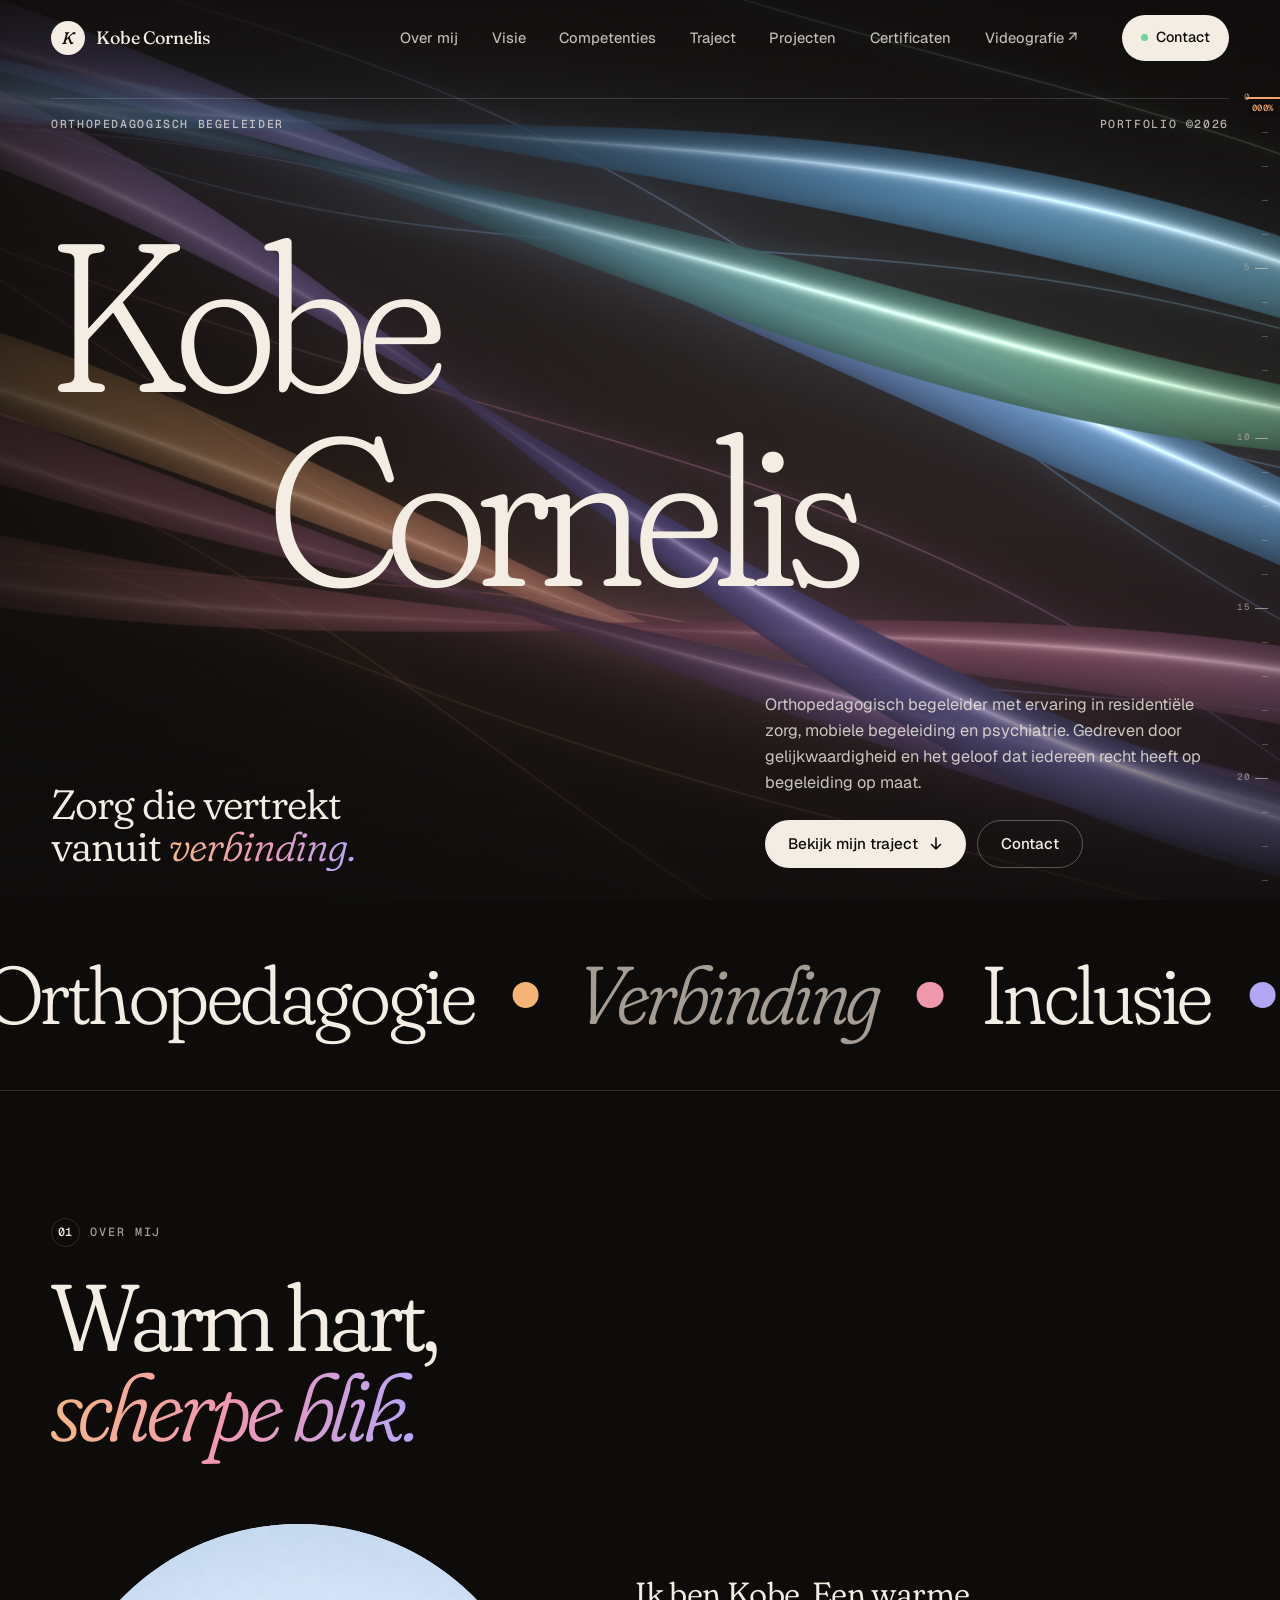
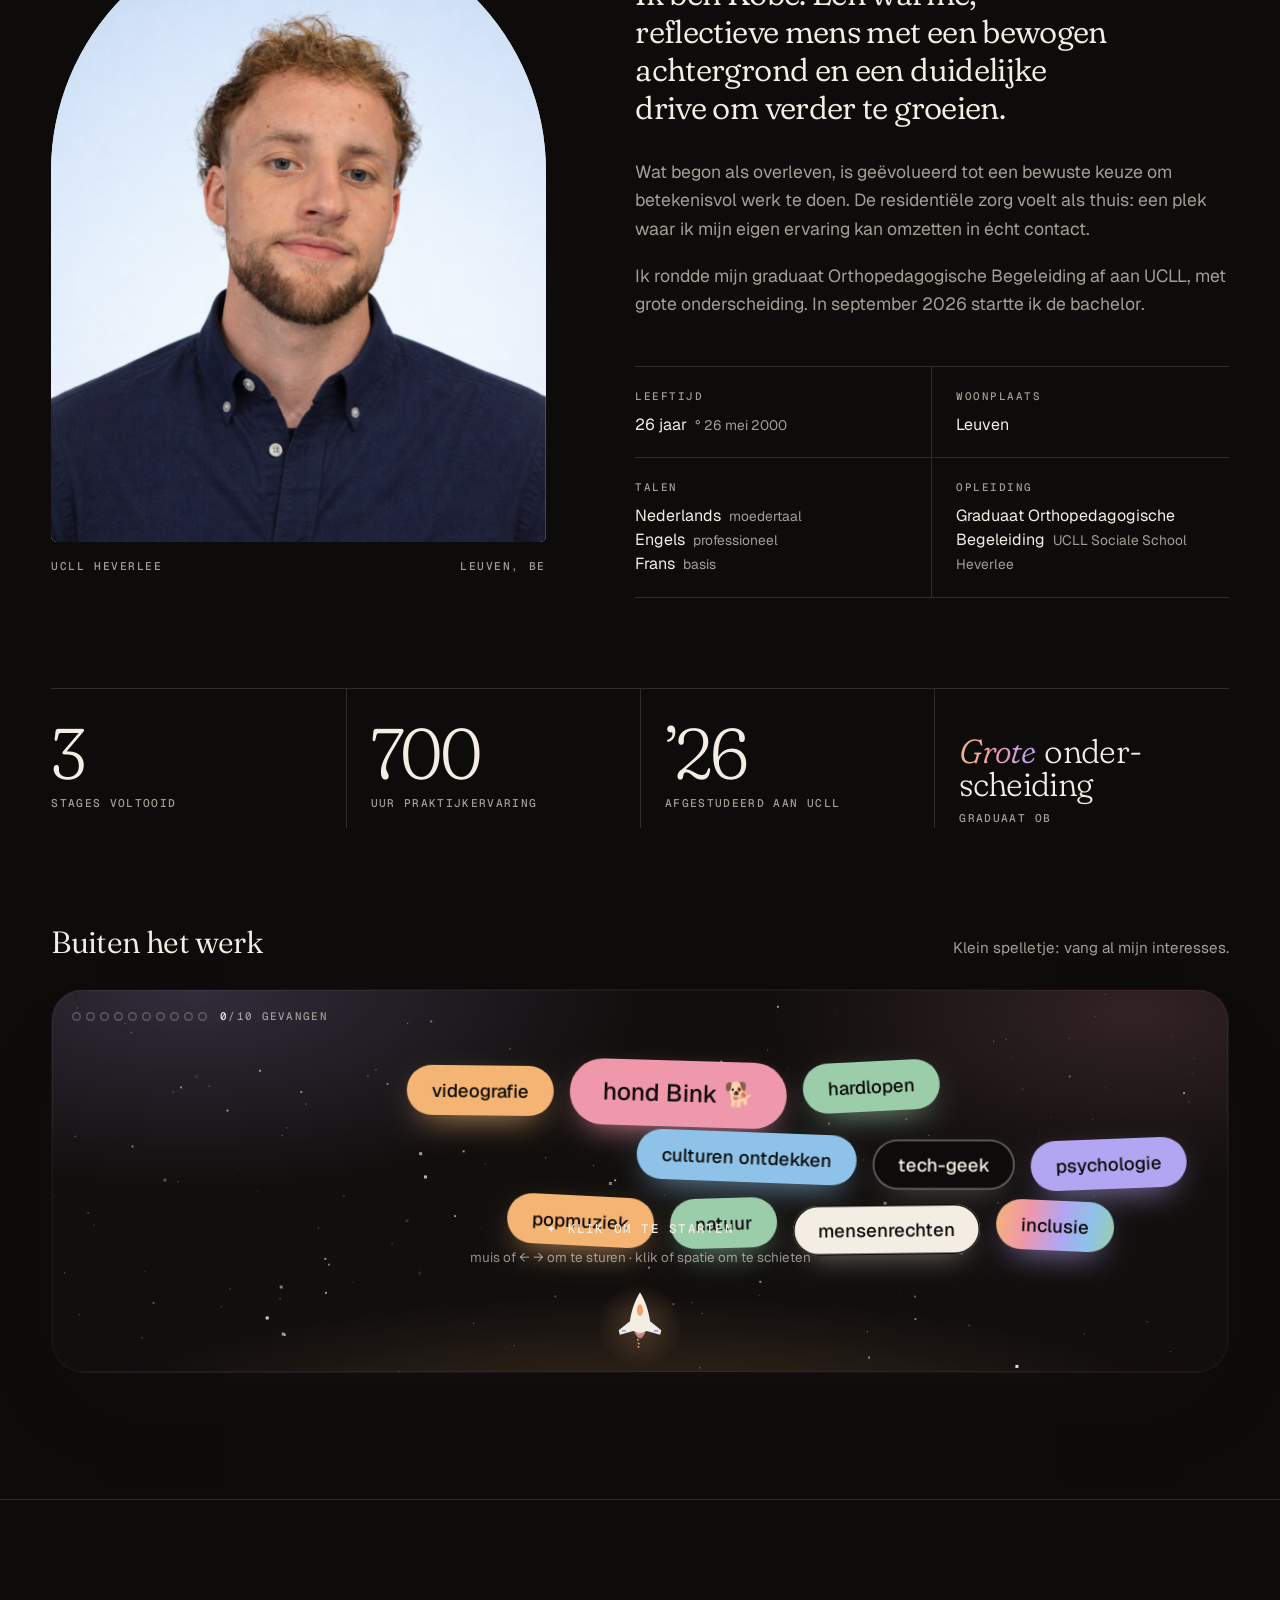
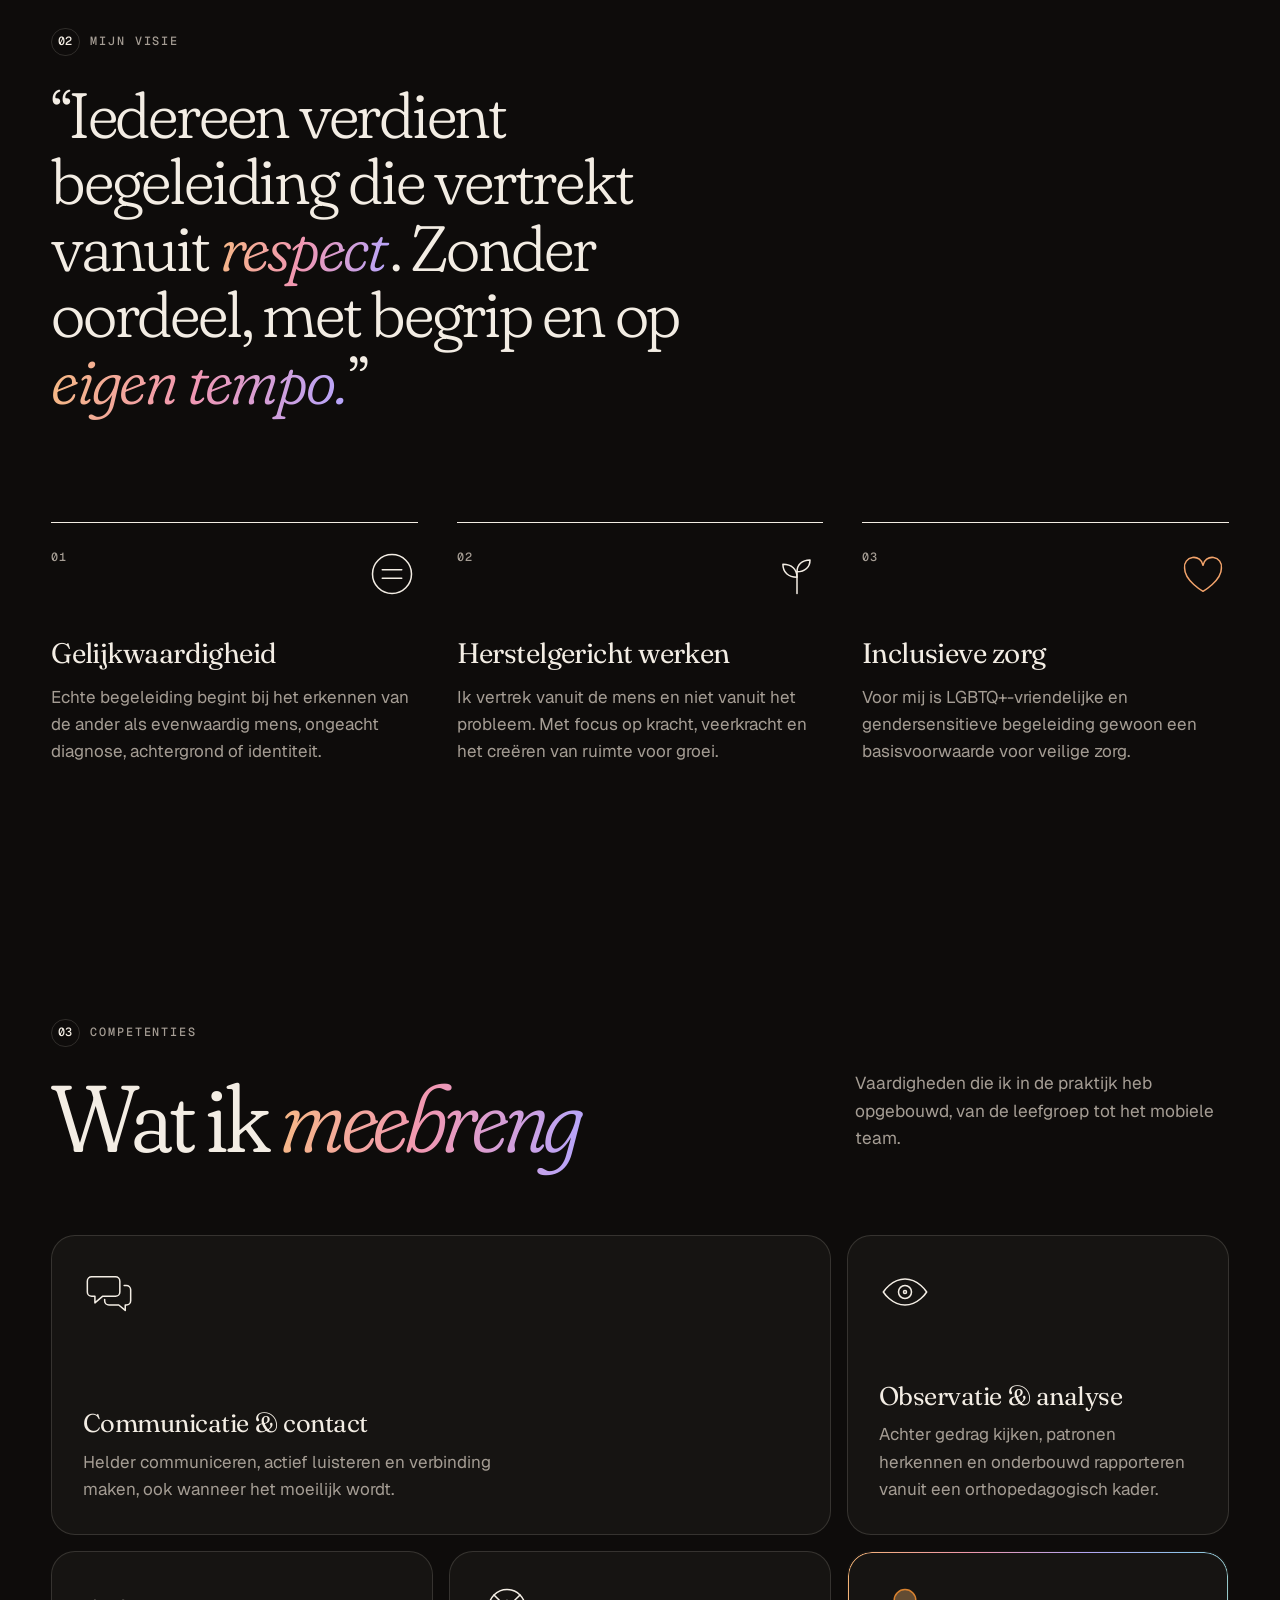
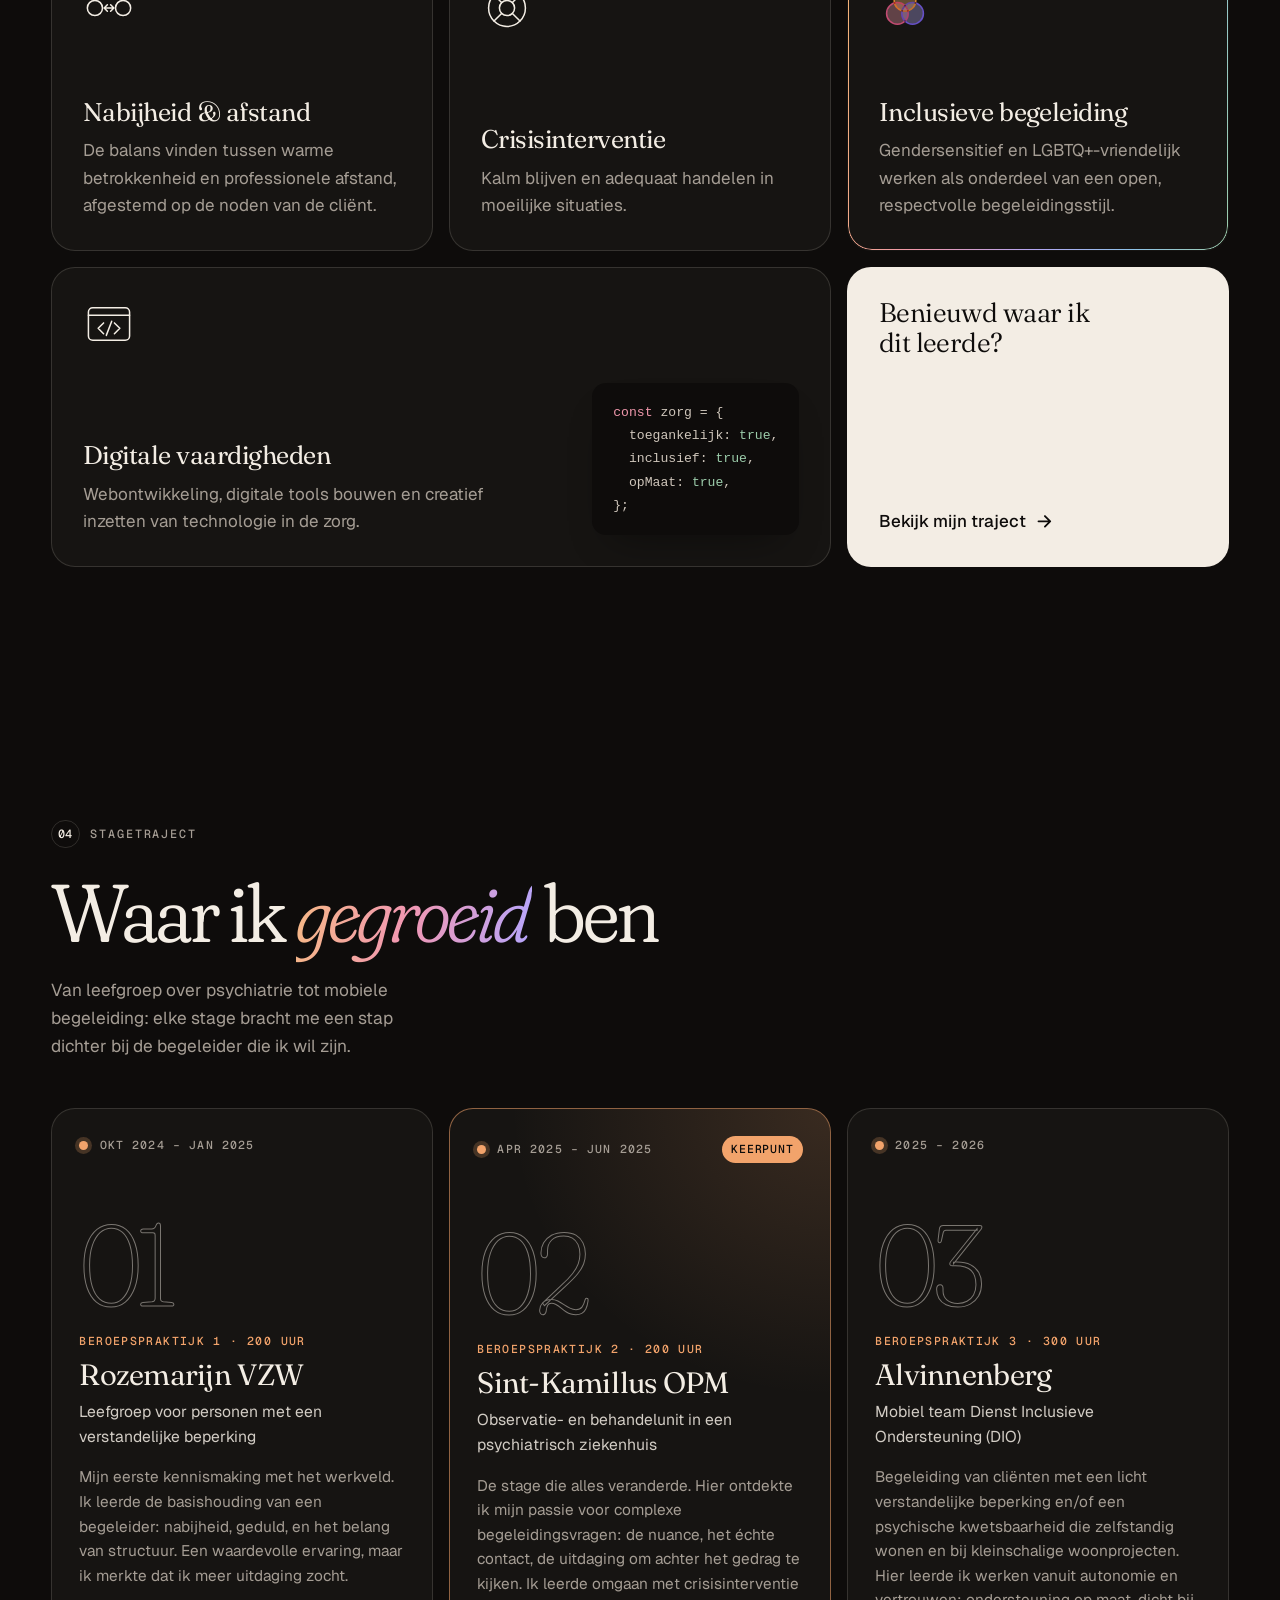
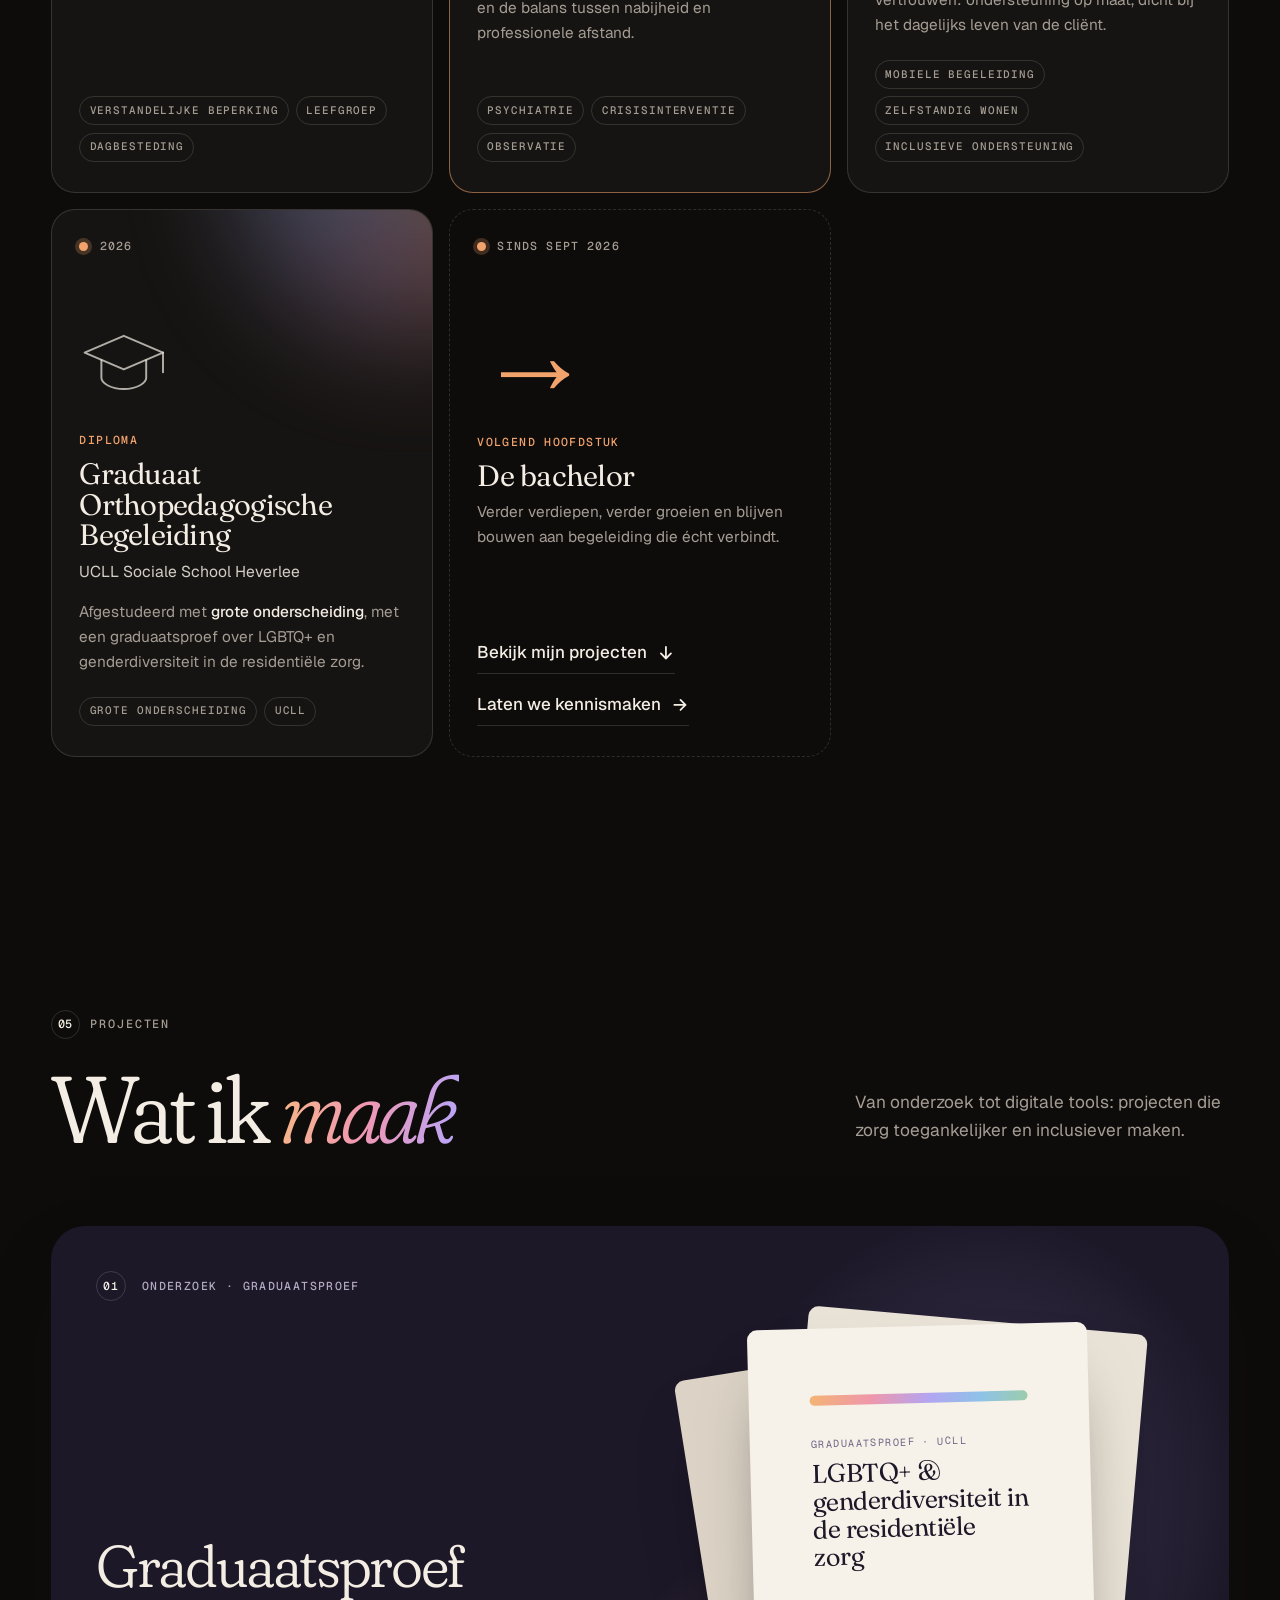
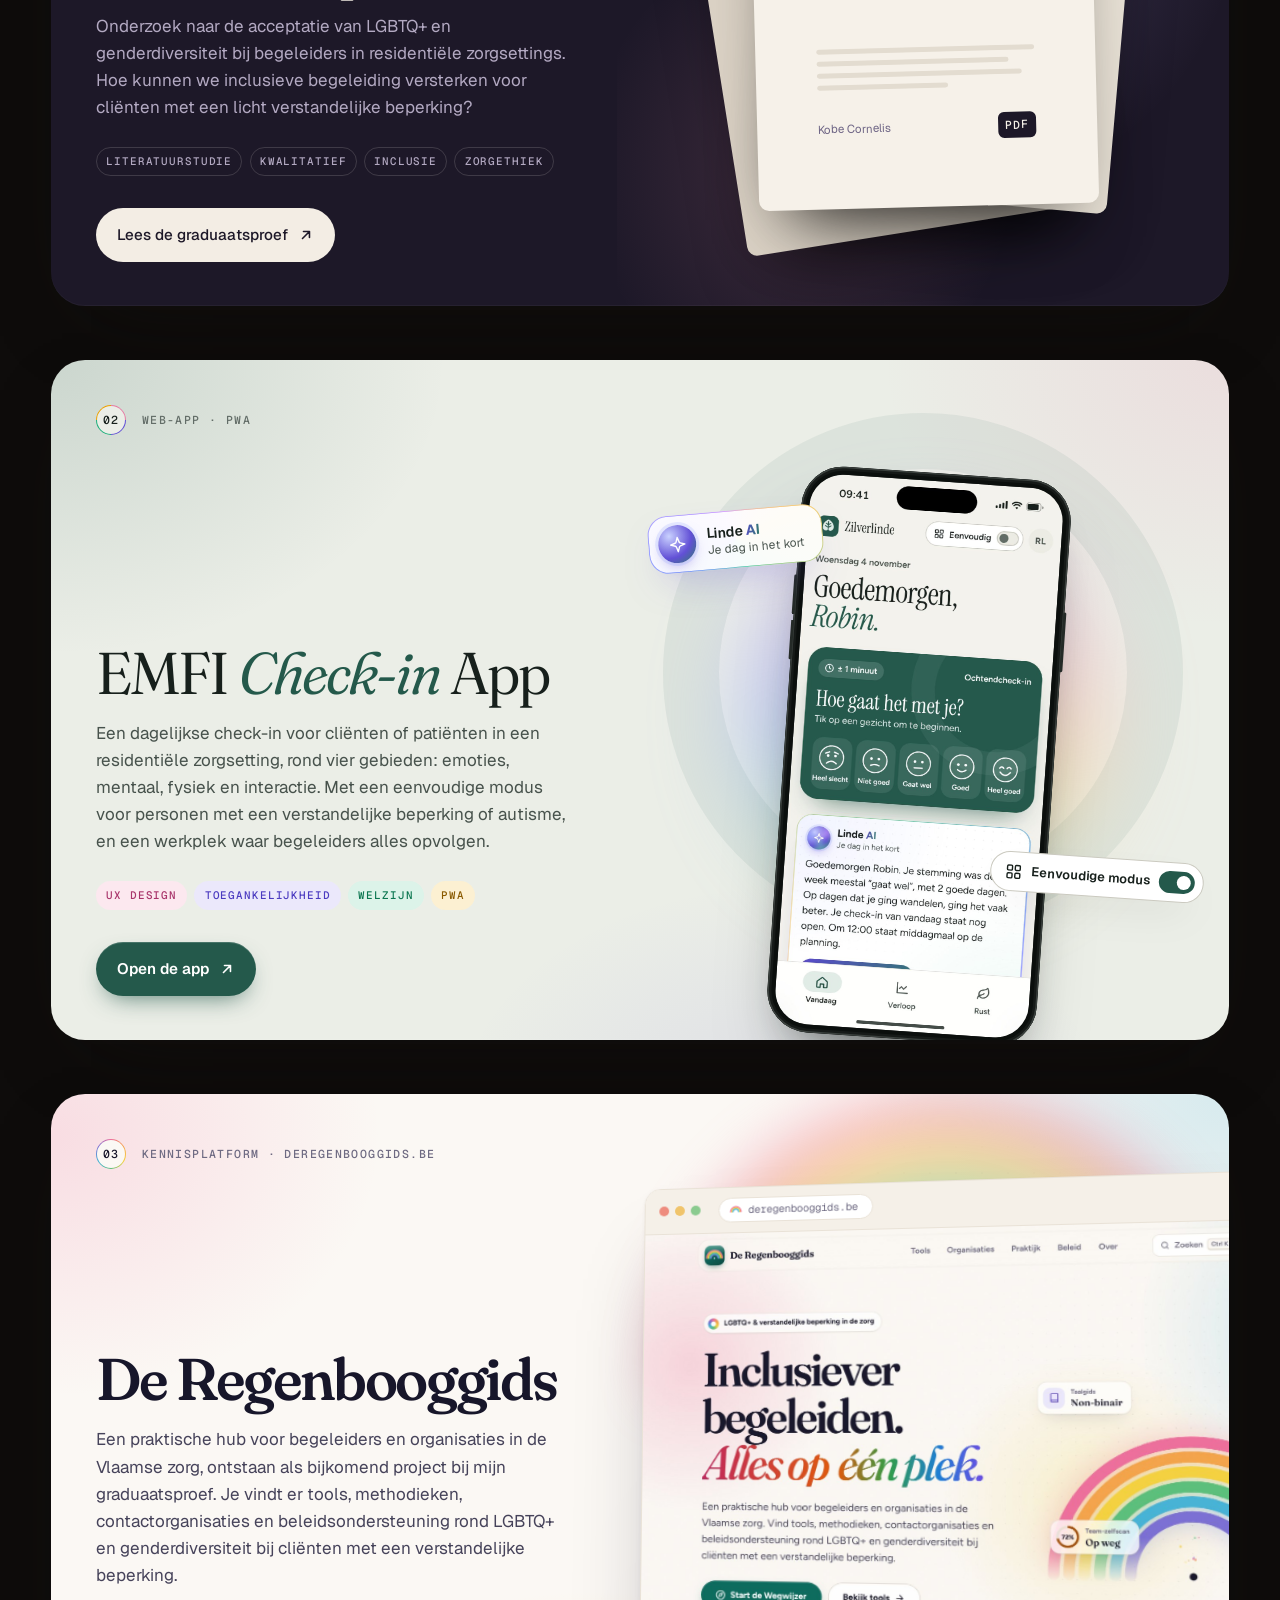
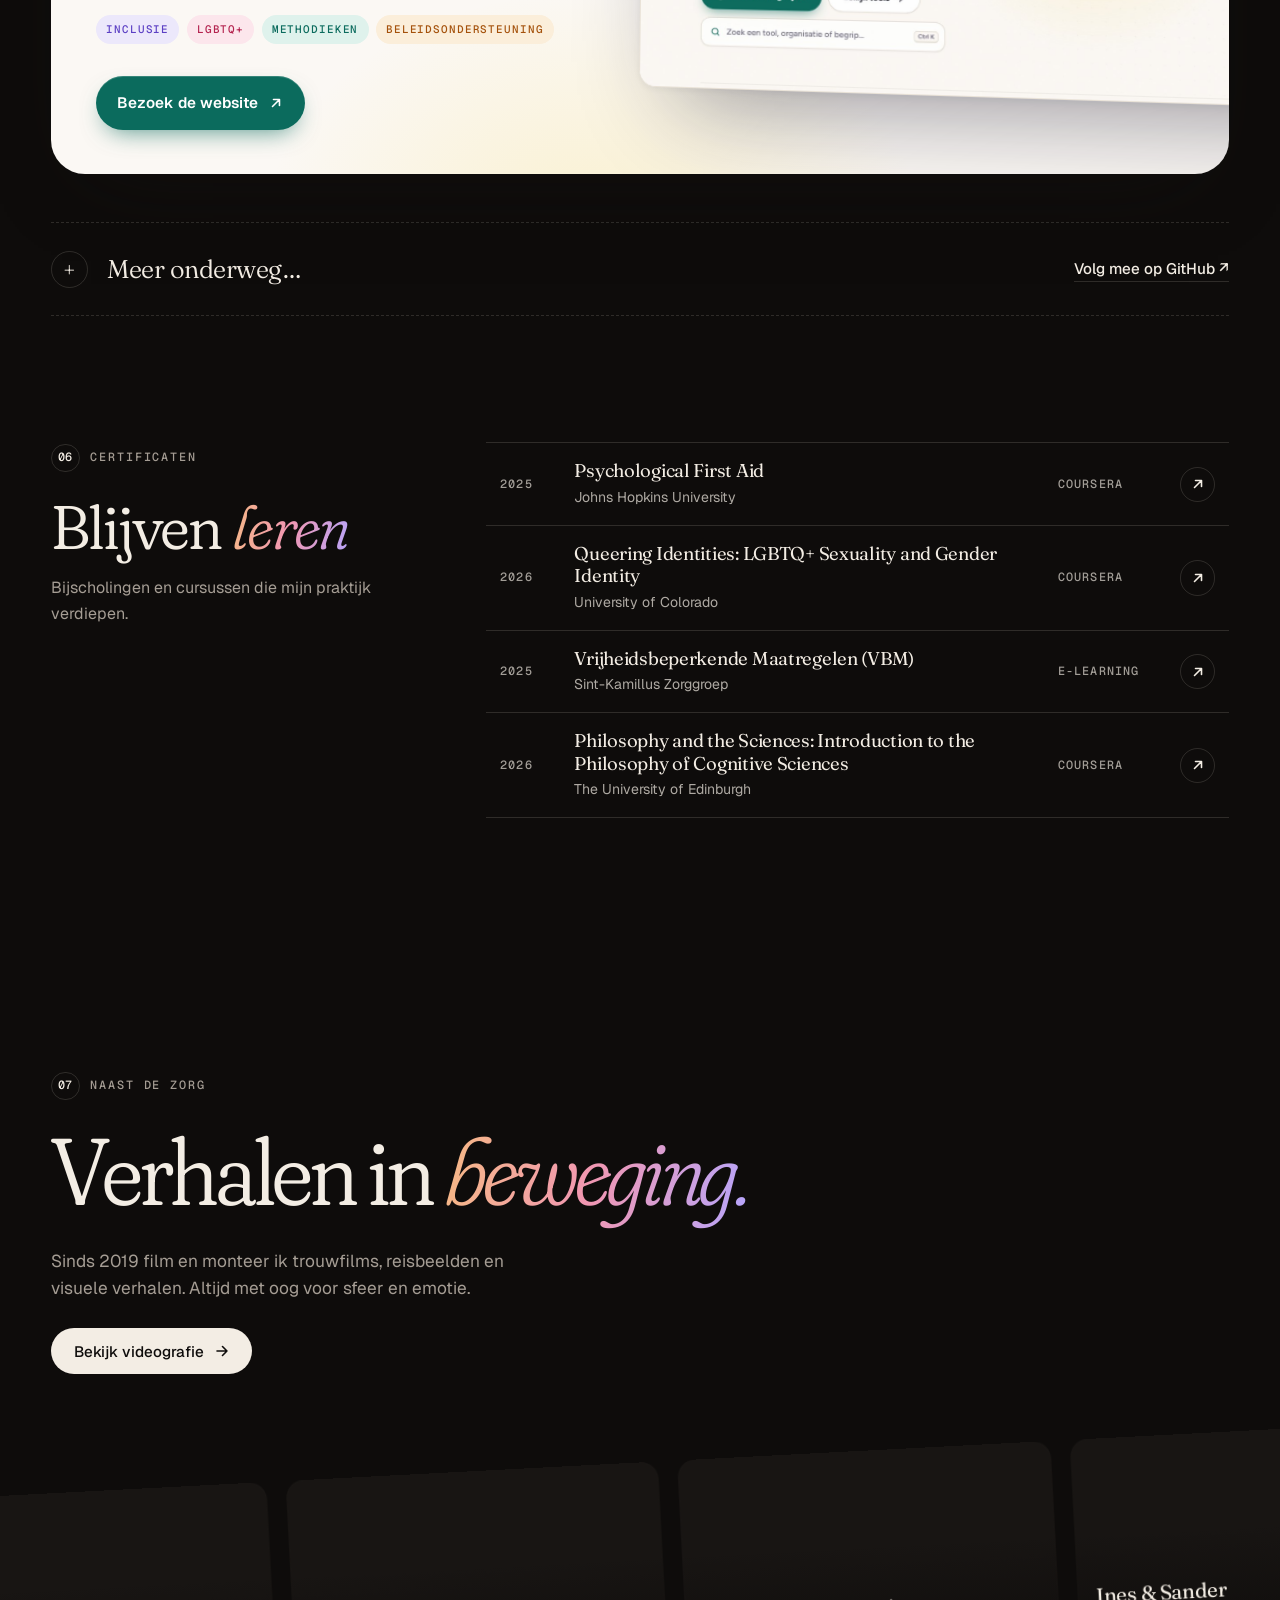
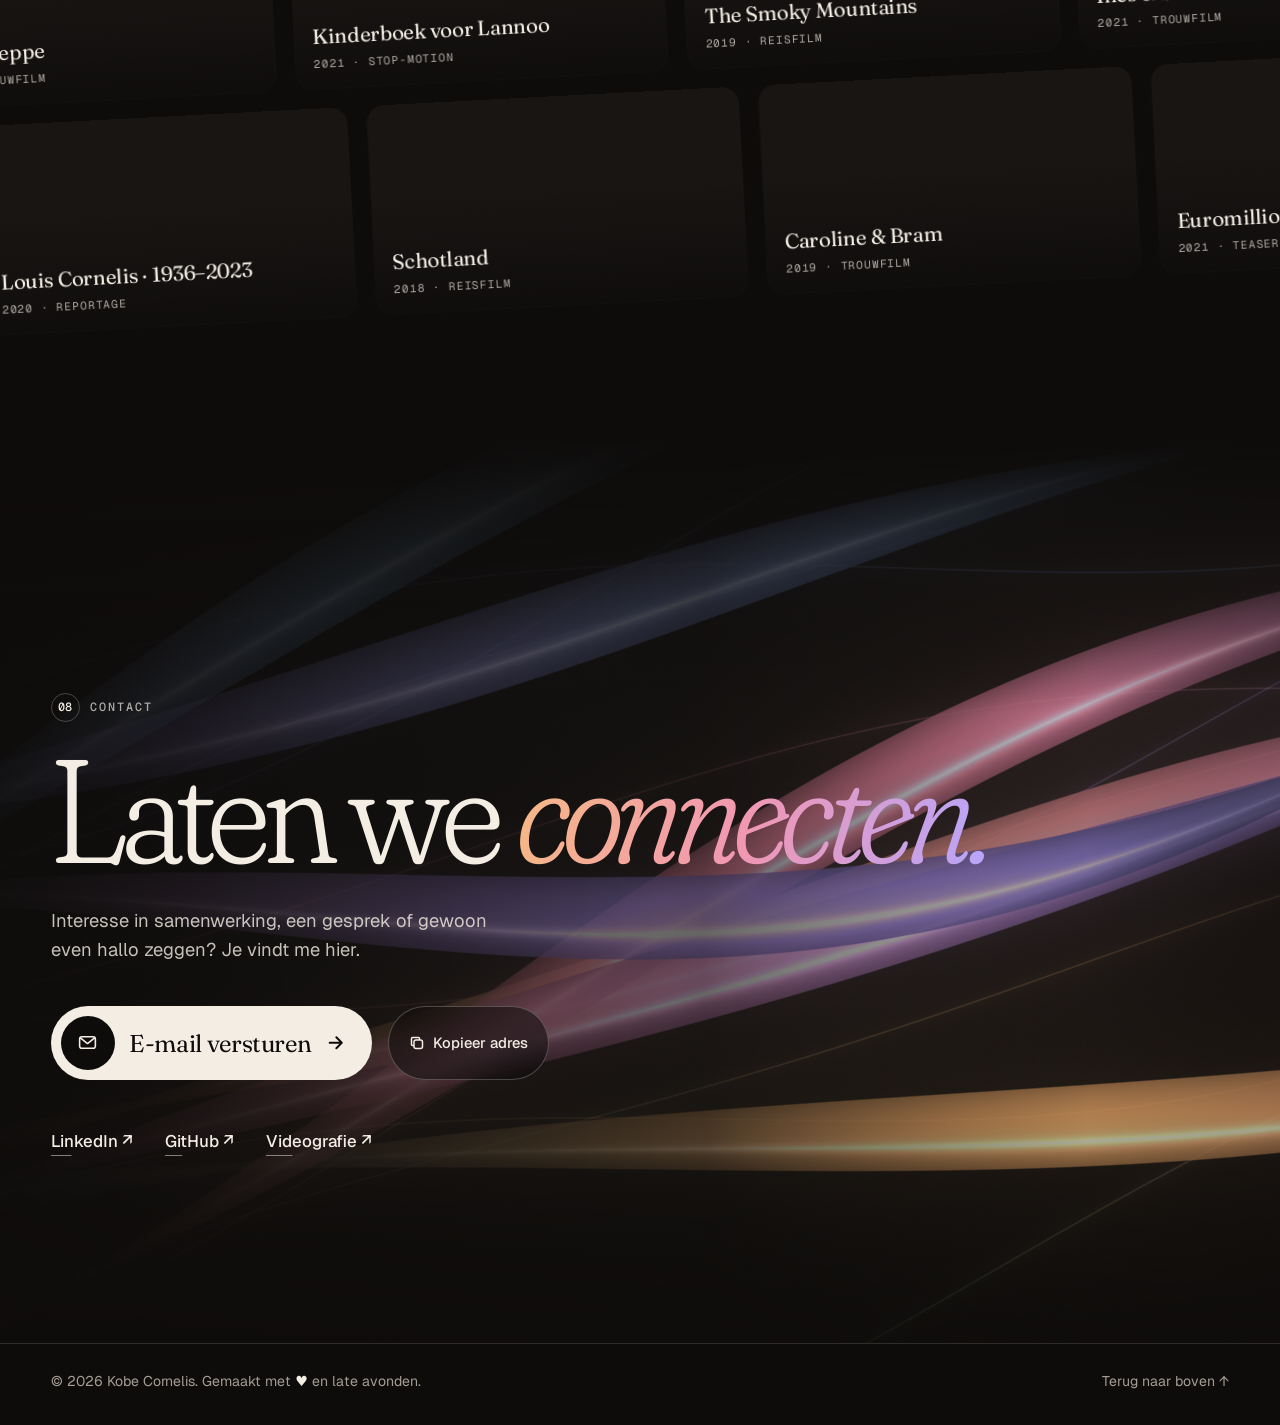
==== commit 9972c7f6: "Name both clients and patients in the EMFI card description Co-Authored-By: Claude Opus 5.5 <noreply" ====
--- a/index.html
+++ b/index.html
@@ -450,7 +450,7 @@
             <div class="project-copy">
               <div class="project-top"><span class="project-num">02</span><span class="project-kind">Web-app · PWA</span></div>
               <h3 class="project-title">EMFI <em>Check-in</em> App</h3>
-              <p class="project-desc">Een dagelijkse check-in voor cliënten in een residentiële zorgsetting, rond vier gebieden: emoties, mentaal, fysiek en interactie. Met een eenvoudige modus voor personen met een verstandelijke beperking of autisme, en een werkplek waar begeleiders alles opvolgen.</p>
+              <p class="project-desc">Een dagelijkse check-in voor cliënten of patiënten in een residentiële zorgsetting, rond vier gebieden: emoties, mentaal, fysiek en interactie. Met een eenvoudige modus voor personen met een verstandelijke beperking of autisme, en een werkplek waar begeleiders alles opvolgen.</p>
               <ul class="tags"><li>UX Design</li><li>Toegankelijkheid</li><li>Welzijn</li><li>PWA</li></ul>
               <span class="project-cta">Open de app <svg viewBox="0 0 16 16" aria-hidden="true"><path d="M4.5 11.5l7-7M5.5 4.5h6v6"/></svg></span>
             </div>
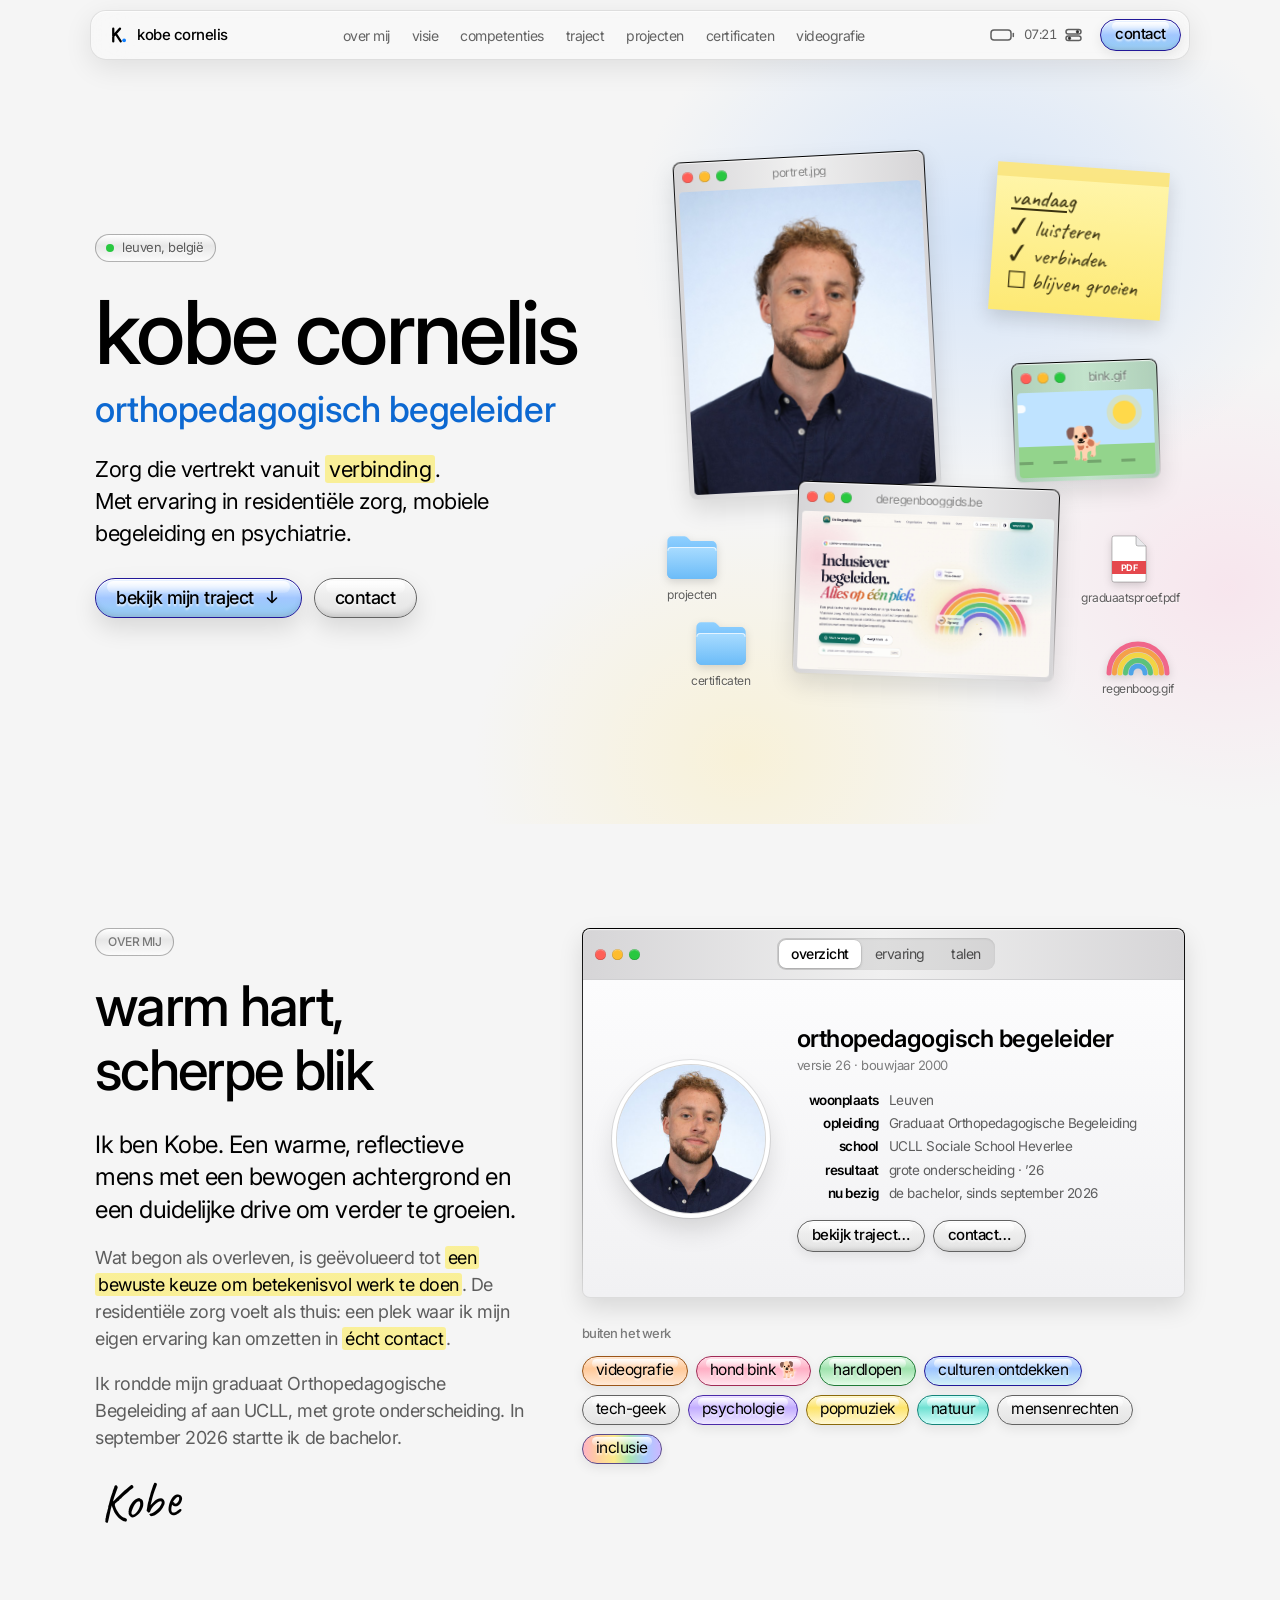
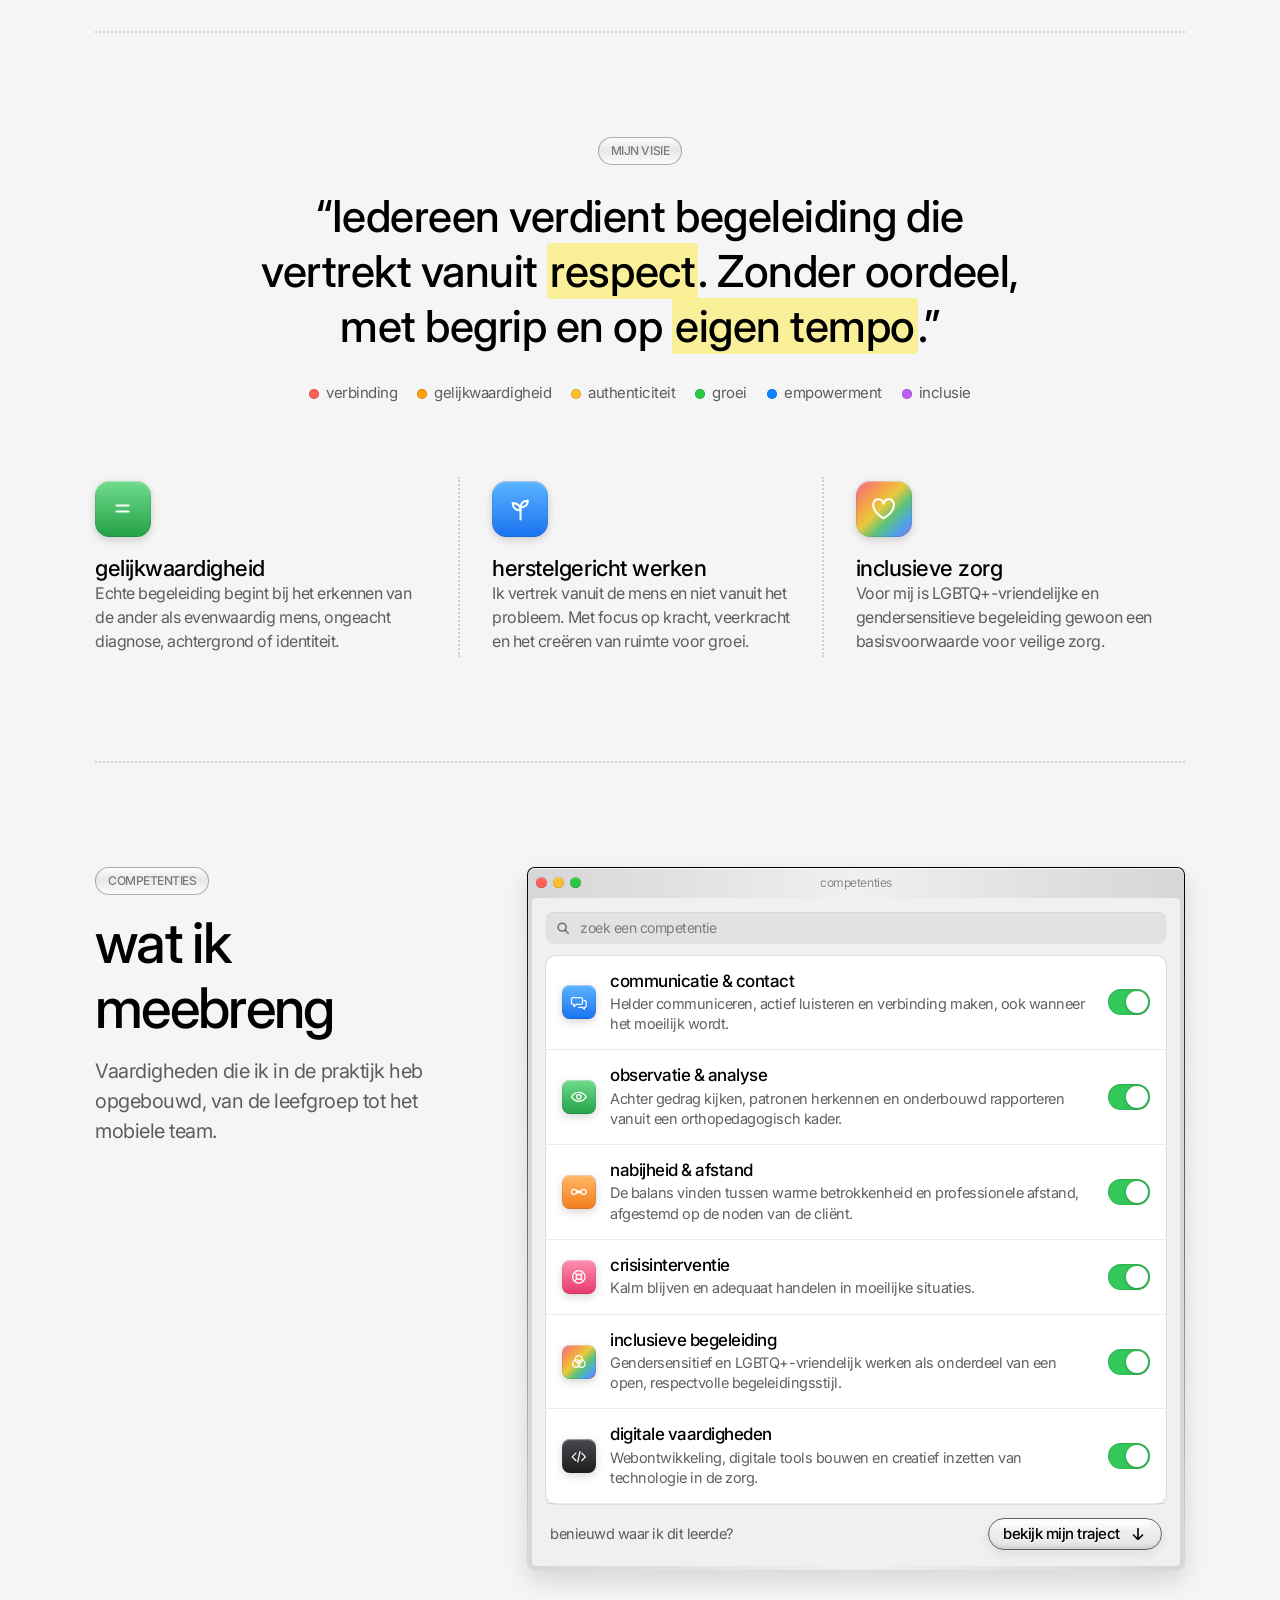
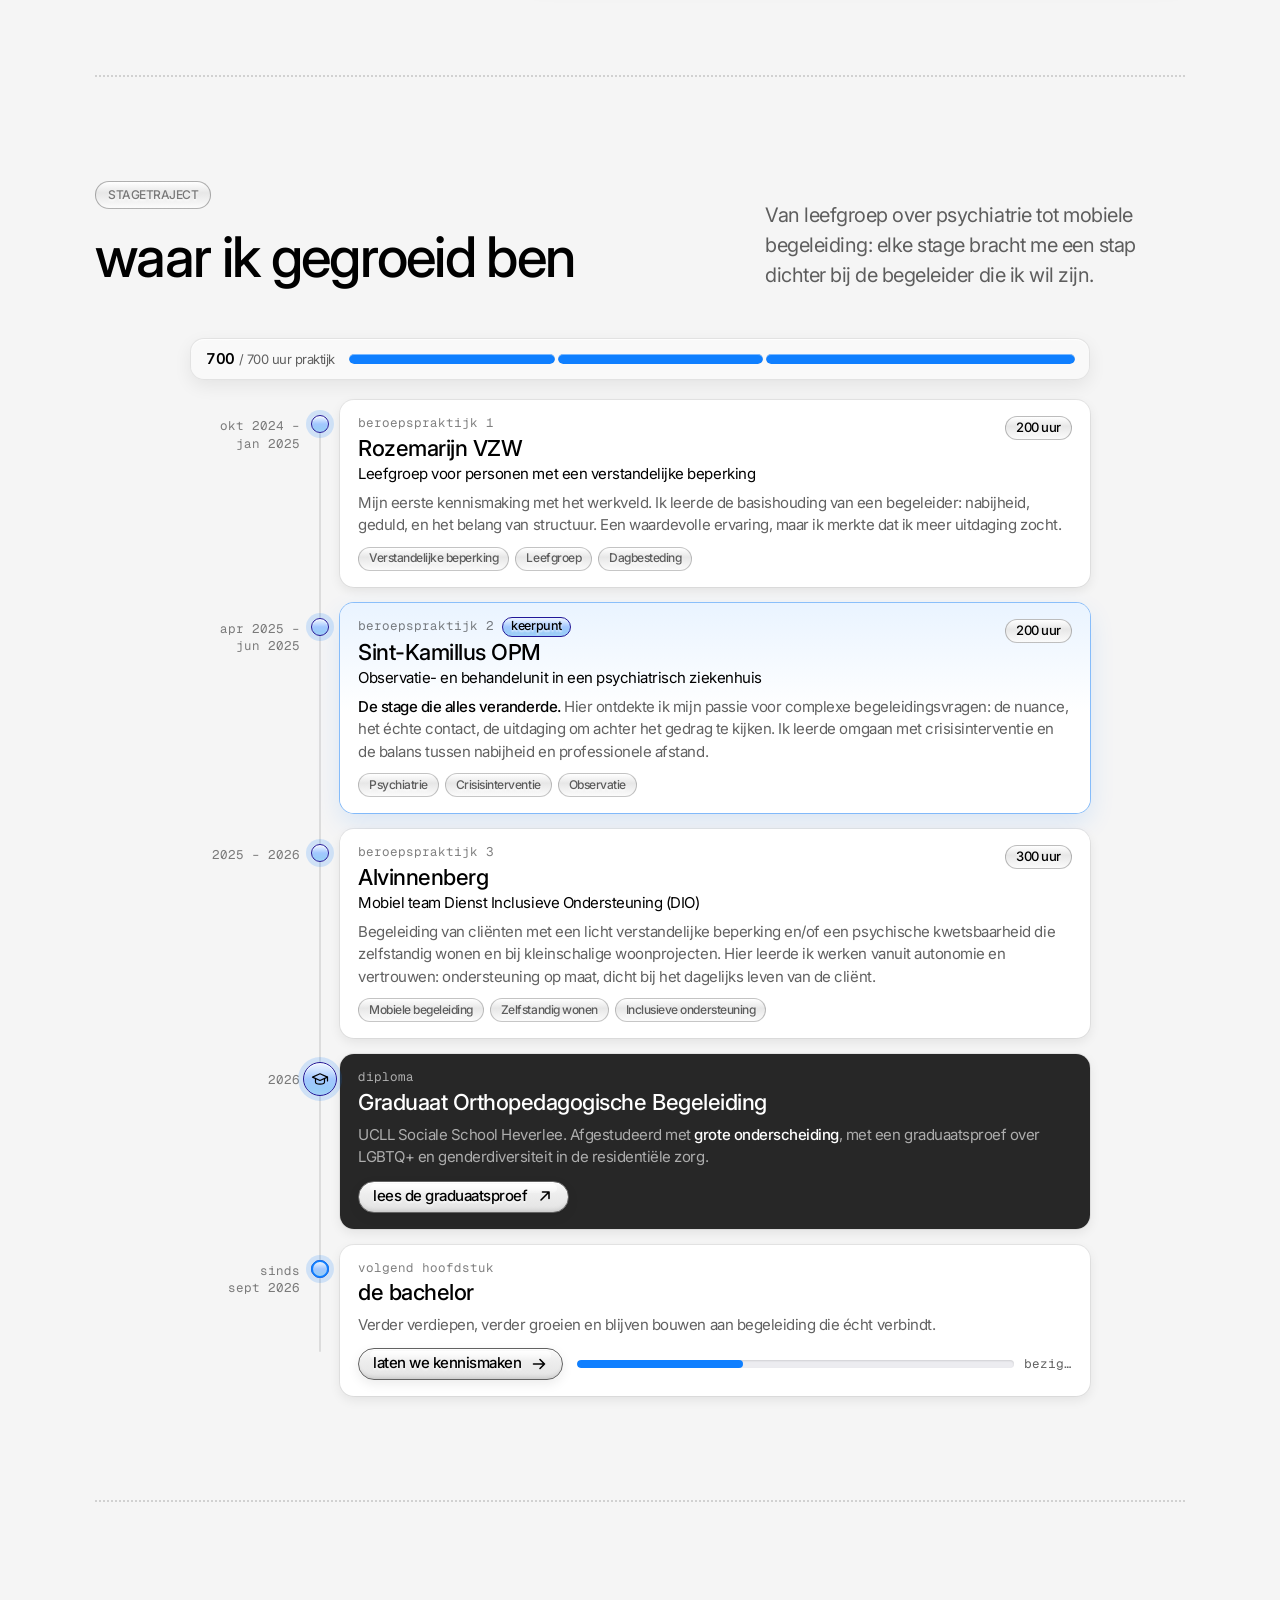
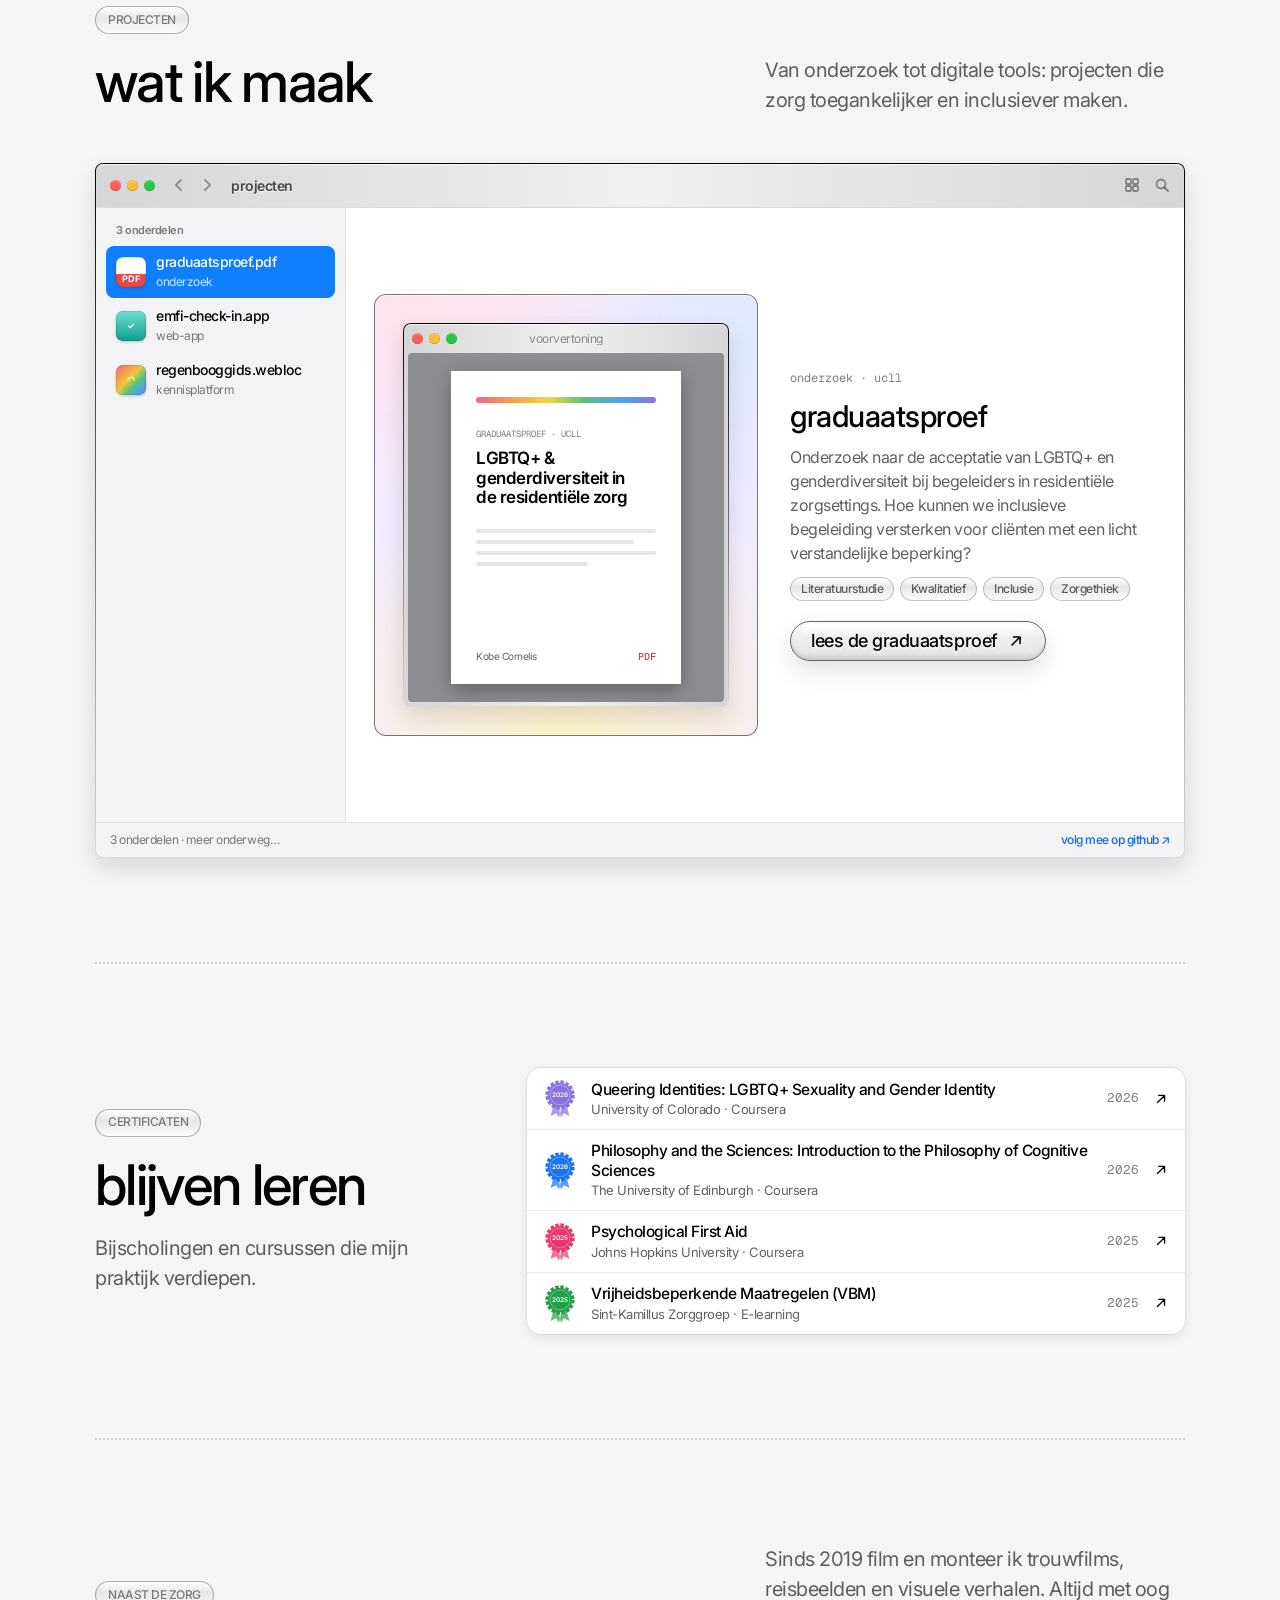
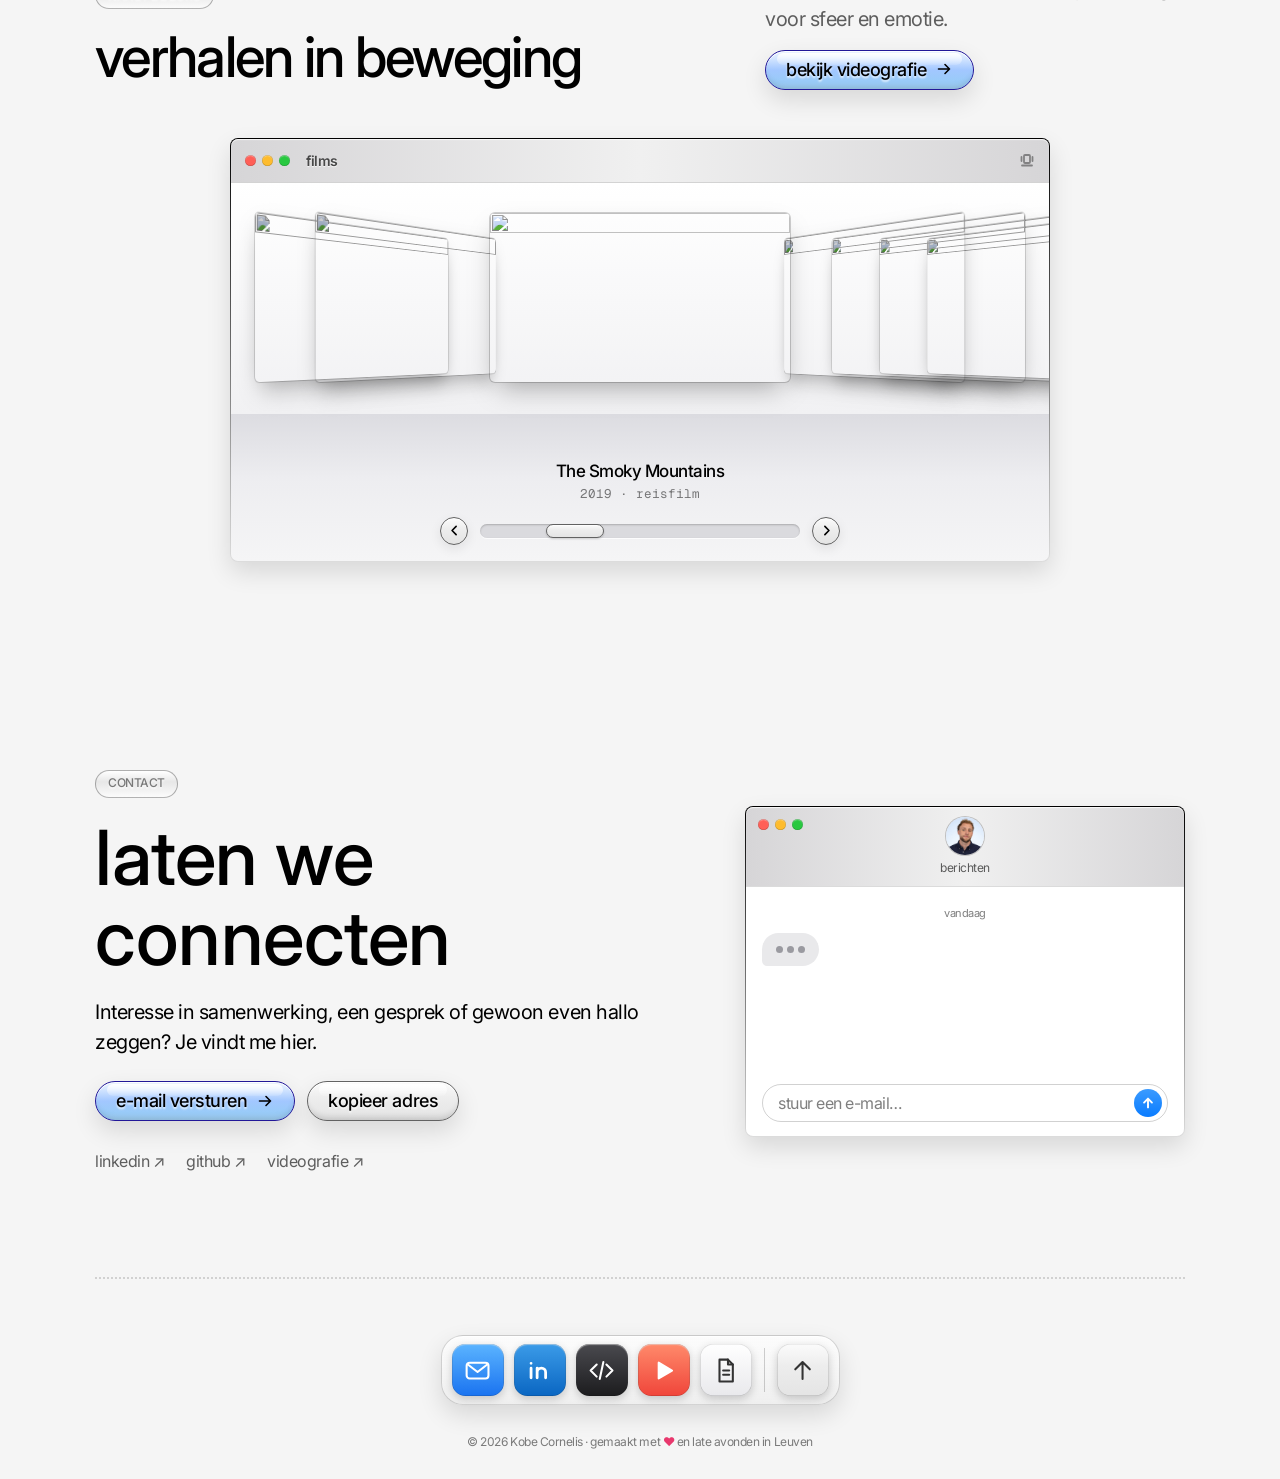
==== commit ceada401: "Apply the desktop-style redesign Replaces the previous over-the-top look with a calmer, OS-inspired " ====
--- a/index.html
+++ b/index.html
@@ -1,19 +1,19 @@
 <!DOCTYPE html>
-<html lang="nl">
+<html lang="nl-BE">
 <head>
 <meta charset="UTF-8">
 <meta name="viewport" content="width=device-width, initial-scale=1">
 <title>Kobe Cornelis | Orthopedagogisch begeleider</title>
 <meta name="description" content="Portfolio van Kobe Cornelis, orthopedagogisch begeleider met ervaring in residentiële zorg, mobiele begeleiding en psychiatrie. Gedreven door verbinding, gelijkwaardigheid en inclusieve zorg.">
 <meta name="author" content="Kobe Cornelis">
-<meta name="theme-color" content="#0E0C0B">
+<meta name="theme-color" content="#f5f5f5">
 <link rel="canonical" href="https://kobecornelis.com/">
 
 <link rel="icon" type="image/svg+xml" href="favicon.svg">
 <link rel="icon" type="image/x-icon" href="favicon.ico">
 <link rel="apple-touch-icon" href="apple-touch-icon.png">
-
-<!-- Open Graph / social previews (absolute URL's: scrapers negeren relatieve paden) -->
+<link rel="manifest" href="site.webmanifest">
+
 <meta property="og:type" content="website">
 <meta property="og:url" content="https://kobecornelis.com/">
 <meta property="og:title" content="Kobe Cornelis | Orthopedagogisch begeleider">
@@ -21,23 +21,19 @@
 <meta property="og:image" content="https://kobecornelis.com/og-image.png">
 <meta property="og:image:width" content="1200">
 <meta property="og:image:height" content="630">
+<meta property="og:image:alt" content="Kobe Cornelis, orthopedagogisch begeleider. Zorg die vertrekt vanuit verbinding.">
 <meta property="og:locale" content="nl_BE">
 <meta name="twitter:card" content="summary_large_image">
 <meta name="twitter:title" content="Kobe Cornelis | Orthopedagogisch begeleider">
 <meta name="twitter:description" content="Portfolio met ervaring in residentiële zorg, mobiele begeleiding en psychiatrie.">
 <meta name="twitter:image" content="https://kobecornelis.com/og-image.png">
 
-<script>
-  document.documentElement.classList.add('js');
-  // Vangnet: als scripts niet laden, toon de hero toch na enkele seconden.
-  setTimeout(function () { document.documentElement.classList.add('is-ready'); }, 3500);
-</script>
+<script>document.documentElement.classList.add('js');</script>
 
 <link rel="preconnect" href="https://fonts.googleapis.com">
 <link rel="preconnect" href="https://fonts.gstatic.com" crossorigin>
-<link rel="preconnect" href="https://cdnjs.cloudflare.com" crossorigin>
-<link rel="preconnect" href="https://cdn.jsdelivr.net" crossorigin>
-<link href="https://fonts.googleapis.com/css2?family=Fraunces:ital,opsz,wght,SOFT,WONK@0,9..144,100..900,0..100,0..1;1,9..144,100..900,0..100,0..1&family=Geist:wght@300..700&family=Geist+Mono:wght@400;500&display=swap" rel="stylesheet">
+<link rel="preconnect" href="https://i.ytimg.com">
+<link href="https://fonts.googleapis.com/css2?family=Caveat:wght@500&family=Geist+Mono:wght@400;500&family=Inter:wght@400;500;600;700&display=swap" rel="stylesheet">
 <link rel="stylesheet" href="assets/css/style.css">
 
 <script type="application/ld+json">
@@ -54,586 +50,669 @@
 }
 </script>
 </head>
-<body data-theme="dark">
+<body>
 
 <a class="skip-link" href="#over">Naar de inhoud</a>
-<div class="grain" aria-hidden="true"></div>
-<div class="cursor" aria-hidden="true"><span class="cursor-label"></span></div>
+
+<!-- iconen die meermaals gebruikt worden -->
+<svg width="0" height="0" style="position:absolute" aria-hidden="true">
+  <defs>
+    <linearGradient id="fo-a" x1="0" y1="0" x2="0" y2="1"><stop offset="0" stop-color="#8fd0ff"/><stop offset="1" stop-color="#4ea7f2"/></linearGradient>
+    <linearGradient id="fo-b" x1="0" y1="0" x2="0" y2="1"><stop offset="0" stop-color="#a9dcff"/><stop offset="1" stop-color="#6cbcf8"/></linearGradient>
+  </defs>
+  <symbol id="i-folder" viewBox="0 0 46 40">
+    <path d="M2 6a4 4 0 0 1 4-4h10.5a4 4 0 0 1 3 1.3L22 6h18a4 4 0 0 1 4 4v24a4 4 0 0 1-4 4H6a4 4 0 0 1-4-4z" fill="url(#fo-a)"/>
+    <path d="M2 14a3 3 0 0 1 3-3h36a3 3 0 0 1 3 3v20a4 4 0 0 1-4 4H6a4 4 0 0 1-4-4z" fill="url(#fo-b)"/>
+    <path d="M2.5 14.2a2.7 2.7 0 0 1 2.7-2.7h35.6a2.7 2.7 0 0 1 2.7 2.7" fill="none" stroke="rgba(255,255,255,.7)"/>
+  </symbol>
+  <symbol id="i-pdf" viewBox="0 0 40 50">
+    <path d="M4 2h22l10 10v34a2 2 0 0 1-2 2H4a2 2 0 0 1-2-2V4a2 2 0 0 1 2-2z" fill="#fff" stroke="rgba(0,0,0,.25)"/>
+    <path d="M26 2v8a2 2 0 0 0 2 2h8" fill="#e9e9ec" stroke="rgba(0,0,0,.25)"/>
+    <rect x="2" y="27" width="34" height="13" fill="#e5484d"/>
+    <text x="19" y="37" text-anchor="middle" font-family="Inter,sans-serif" font-size="9" font-weight="700" fill="#fff">PDF</text>
+  </symbol>
+  <symbol id="i-seal" viewBox="0 0 58 66">
+    <path d="M19 40l-6 23 9.500-5 5 8 4-20zM39 40l6 23-9.500-5-5 8-4-20z" fill="var(--c)" opacity=".7"/>
+    <g class="rosette"><circle cx="29" cy="27" r="21" fill="none" stroke="var(--c)" stroke-width="8" stroke-dasharray="5.500 2.746"/><circle cx="29" cy="27" r="21" fill="var(--c)"/><circle cx="29" cy="27" r="17" fill="none" stroke="rgba(255,255,255,.55)" stroke-width="1"/></g>
+  </symbol>
+  <symbol id="i-arrow" viewBox="0 0 18 18"><path d="M5 13l8-8M6.5 5H13v6.5"/></symbol>
+  <symbol id="i-right" viewBox="0 0 18 18"><path d="M3.5 9h11M10 4.5 14.5 9 10 13.5"/></symbol>
+  <symbol id="i-down" viewBox="0 0 18 18"><path d="M9 3.5v11M4.5 10 9 14.5 13.5 10"/></symbol>
+</svg>
 
 <!-- ═══════════ NAVIGATIE ═══════════ -->
-<header class="nav" id="nav">
+<header class="nav">
   <a class="nav-brand" href="#top" aria-label="Kobe Cornelis, naar boven">
-    <span class="nav-mark" aria-hidden="true">K</span>
-    <span class="nav-name">Kobe Cornelis</span>
+    <svg viewBox="0 0 64 64" aria-hidden="true"><path d="M22 15v34M22 35 40 15M28.5 28.5 42 49"/><circle cx="51" cy="46" r="5"/></svg>
+    <span>kobe cornelis</span>
   </a>
   <nav class="nav-links" aria-label="Hoofdnavigatie">
-    <a href="#over">Over mij</a>
-    <a href="#visie">Visie</a>
-    <a href="#competenties">Competenties</a>
-    <a href="#traject">Traject</a>
-    <a href="#projecten">Projecten</a>
-    <a href="#certificaten">Certificaten</a>
-    <a href="video/">Videografie <span aria-hidden="true">↗</span></a>
+    <i class="nav-ind" aria-hidden="true"></i>
+    <a href="#over">over mij</a>
+    <a href="#visie">visie</a>
+    <a href="#competenties">competenties</a>
+    <a href="#traject">traject</a>
+    <a href="#projecten">projecten</a>
+    <a href="#certificaten">certificaten</a>
+    <a href="#videografie">videografie</a>
   </nav>
-  <a class="nav-cta" href="#contact"><span class="nav-cta-dot" aria-hidden="true"></span>Contact</a>
-  <button class="nav-toggle" type="button" aria-expanded="false" aria-controls="menu">
-    <span class="nav-toggle-label">Menu</span>
-    <span class="nav-toggle-icon" aria-hidden="true"><i></i><i></i></span>
+  <div class="nav-right">
+    <button class="cc-btn" type="button" aria-expanded="false" aria-controls="cc" aria-label="Bedieningspaneel">
+      <svg class="bat" viewBox="0 0 25 14" aria-hidden="true"><rect x="1" y="2" width="20" height="10" rx="3"/><path d="M23.300 5.400v3.200"/><rect class="bat-fill" x="3" y="4" width="16" height="6" rx="1.300"/></svg>
+      <span data-clock aria-hidden="true"></span>
+      <svg viewBox="0 0 17 14" aria-hidden="true"><rect x="1" y="1.500" width="15" height="4.500" rx="2.250"/><circle cx="12.500" cy="3.750" r="1" fill="currentColor"/><rect x="1" y="8" width="15" height="4.500" rx="2.250"/><circle cx="4.500" cy="10.250" r="1" fill="currentColor"/></svg>
+    </button>
+    <a class="btn btn--sm btn--blue nav-cta" href="#contact">contact</a>
+    <button class="mb-toggle" type="button" aria-expanded="false" aria-controls="dropmenu">menu</button>
+  </div>
+</header>
+
+<!-- bedieningspaneel -->
+<div class="cc" id="cc" role="group" aria-label="Bedieningspaneel">
+  <button class="cc-tile" type="button" data-calm aria-pressed="false">
+    <i class="cc-ico"><svg viewBox="0 0 16 16" aria-hidden="true"><path d="M13.500 9.800A5.800 5.800 0 0 1 6.200 2.500a5.800 5.800 0 1 0 7.300 7.300z"/></svg></i>
+    <span><b>rustige modus</b><small data-calm-label>uit</small></span>
   </button>
-</header>
-
-<!-- Volledig scherm menu (mobiel) -->
-<div class="menu" id="menu" inert data-lenis-prevent>
-  <nav class="menu-inner" aria-label="Secties">
-    <ol class="menu-list">
-      <li><a href="#over"><span>01</span>Over mij</a></li>
-      <li><a href="#visie"><span>02</span>Visie</a></li>
-      <li><a href="#competenties"><span>03</span>Competenties</a></li>
-      <li><a href="#traject"><span>04</span>Traject</a></li>
-      <li><a href="#projecten"><span>05</span>Projecten</a></li>
-      <li><a href="#certificaten"><span>06</span>Certificaten</a></li>
-      <li><a href="video/"><span>07</span>Videografie ↗</a></li>
-      <li><a href="#contact"><span>08</span>Contact</a></li>
-    </ol>
-    <div class="menu-foot">
-      <a href="mailto:kobe.cornelis4@gmail.com">kobe.cornelis4@gmail.com</a>
-      <div>
-        <a href="https://www.linkedin.com/in/kobecornelis/" target="_blank" rel="noopener">LinkedIn</a>
-        <a href="https://github.com/kobec00" target="_blank" rel="noopener">GitHub</a>
-      </div>
-    </div>
-  </nav>
+  <div class="cc-tile">
+    <svg class="cc-ring" viewBox="0 0 36 36" aria-hidden="true"><circle class="trk" cx="18" cy="18" r="15"/><circle class="val" cx="18" cy="18" r="15" pathLength="100"/></svg>
+    <span><b data-read>0%</b><small>gelezen</small></span>
+  </div>
+  <div class="cc-tile cc-wide cc-col">
+    <b>accentkleur</b>
+    <div class="cc-colors">
+      <button type="button" data-accent="blue" style="--c:#0f7fff" aria-label="Blauw" aria-pressed="true"></button>
+      <button type="button" data-accent="purple" style="--c:#8a5cf6" aria-label="Paars" aria-pressed="false"></button>
+      <button type="button" data-accent="pink" style="--c:#f0468a" aria-label="Roze" aria-pressed="false"></button>
+      <button type="button" data-accent="orange" style="--c:#f58a1f" aria-label="Oranje" aria-pressed="false"></button>
+      <button type="button" data-accent="green" style="--c:#28a745" aria-label="Groen" aria-pressed="false"></button>
+      <button type="button" data-accent="graphite" style="--c:#6e6e73" aria-label="Grafiet" aria-pressed="false"></button>
+    </div>
+  </div>
+  <div class="cc-tile cc-wide">
+    <span><b data-date></b><small>Leuven · <span data-clock></span></small></span>
+  </div>
 </div>
 
-<main id="main">
+<nav class="dropmenu" id="dropmenu" aria-label="Menu">
+  <a href="#over">over mij <span>01</span></a>
+  <a href="#visie">visie <span>02</span></a>
+  <a href="#competenties">competenties <span>03</span></a>
+  <a href="#traject">traject <span>04</span></a>
+  <a href="#projecten">projecten <span>05</span></a>
+  <a href="#certificaten">certificaten <span>06</span></a>
+  <hr>
+  <a href="video/">videografie <span>↗</span></a>
+  <a href="#contact">contact <span>@</span></a>
+</nav>
+
+<main id="top">
 
   <!-- ═══════════ HERO ═══════════ -->
-  <section class="hero is-fixed-theme" id="top" data-theme="dark" data-rail="Intro" aria-label="Introductie">
-    <canvas class="ribbons hero-ribbons" id="heroRibbons" aria-hidden="true"></canvas>
-    <div class="hero-shade" aria-hidden="true"></div>
-
-    <div class="hero-inner container">
-      <div class="hero-meta" data-intro>
-        <span>Orthopedagogisch begeleider</span>
-        <span class="hero-meta-end">Portfolio ©<span data-year>2026</span></span>
-      </div>
-
-      <h1 class="hero-title" aria-label="Kobe Cornelis">
-        <span class="hero-line" aria-hidden="true"><span class="hero-word">Kobe</span></span>
-        <span class="hero-line hero-line--2" aria-hidden="true"><span class="hero-word">Cornelis</span></span>
-      </h1>
-
-      <div class="hero-foot">
-        <p class="hero-tagline" data-intro>Zorg die vertrekt<br>vanuit <em>verbinding.</em></p>
-        <div class="hero-side" data-intro>
-          <p class="hero-intro">Orthopedagogisch begeleider met ervaring in residentiële zorg, mobiele begeleiding en psychiatrie. Gedreven door gelijkwaardigheid en het geloof dat iedereen recht heeft op begeleiding op maat.</p>
-          <div class="hero-actions">
-            <a class="btn btn--solid" href="#traject" data-magnetic>
-              <span>Bekijk mijn traject</span>
-              <svg viewBox="0 0 16 16" aria-hidden="true"><path d="M8 2v11M3.5 8.5 8 13l4.5-4.5"/></svg>
-            </a>
-            <a class="btn btn--line" href="#contact" data-magnetic><span>Contact</span></a>
-          </div>
-        </div>
-      </div>
-
-      <div class="hero-scroll" data-intro aria-hidden="true">
-        <span class="hero-scroll-line"></span><span>Scroll</span>
+  <section class="hero" aria-label="Introductie">
+    <div class="wrap hero-grid">
+      <div class="hero-copy">
+        <span class="status"><i></i>leuven, belgië</span>
+        <h1 class="hero-title">kobe cornelis</h1>
+        <p class="hero-role">orthopedagogisch begeleider</p>
+        <p class="hero-sub"><span class="hero-line">Zorg die vertrekt vanuit <span class="rotator" data-rotate="verbinding|gelijkwaardigheid|respect|vertrouwen">verbinding</span>.</span> Met ervaring in residentiële zorg, mobiele begeleiding en psychiatrie.</p>
+        <div class="hero-btns">
+          <a class="btn btn--blue" href="#traject">bekijk mijn traject <svg aria-hidden="true"><use href="#i-down"/></svg></a>
+          <a class="btn" href="#contact">contact</a>
+        </div>
+      </div>
+
+      <!-- het bureaublad: alles is versleepbaar -->
+      <div class="desk" data-desk>
+        <a class="desk-item keep" href="#over" style="--x:3%;--y:0%;--w:252px;--ar:4/5;--rot:-3deg;--i:0">
+          <div class="win"><div class="win-bar"><span class="dots"><i></i><i></i><i></i></span><span class="win-title">portret.jpg</span></div>
+            <div class="win-body"><img src="assets/img/kobe.jpg" alt="Portret van Kobe Cornelis" width="1024" height="1536" fetchpriority="high" style="object-position:50% 24%"></div></div>
+        </a>
+        <div class="desk-item keep" style="--x:63%;--y:2%;--rot:4deg;--i:1">
+          <div class="sticky">
+            <b>vandaag</b>
+            <ul data-todo><li class="is-done"><span aria-hidden="true">✓</span>luisteren</li><li class="is-done"><span aria-hidden="true">✓</span>verbinden</li><li><span aria-hidden="true">☐</span>blijven groeien</li></ul>
+          </div>
+        </div>
+        <div class="desk-item gif" data-woof style="--x:67%;--y:38%;--w:146px;--ar:16/10;--rot:-2deg;--i:2">
+          <div class="win win--green"><div class="win-bar"><span class="dots"><i></i><i></i><i></i></span><span class="win-title">bink.gif</span></div>
+            <div class="win-body" role="img" aria-label="Animatie van hond Bink die wandelt">
+              <i class="gif-sun"></i><i class="gif-cloud"></i><i class="gif-cloud"></i><i class="gif-ground"></i>
+              <span class="gif-dog" style="font-size:32px" aria-hidden="true">🐕</span><span class="gif-woof" aria-hidden="true">woef!</span>
+            </div></div>
+        </div>
+        <a class="desk-item" href="#projecten" data-open="t-gids" style="--x:25%;--y:61%;--w:262px;--ar:16/10;--rot:2deg;--i:3">
+          <div class="win"><div class="win-bar"><span class="dots"><i></i><i></i><i></i></span><span class="win-title">deregenbooggids.be</span></div>
+            <div class="win-body"><img src="assets/img/regenbooggids.jpg" alt="De Regenbooggids" width="1800" height="1125" style="object-position:left top"></div></div>
+        </a>
+        <a class="desk-item folder" href="#projecten" style="--x:0%;--y:70%;--i:4">
+          <svg aria-hidden="true"><use href="#i-folder"/></svg><span>projecten</span>
+        </a>
+        <a class="desk-item folder" href="#certificaten" style="--x:5%;--y:86%;--i:5">
+          <svg aria-hidden="true"><use href="#i-folder"/></svg><span>certificaten</span>
+        </a>
+        <a class="desk-item file" href="Cornelis_Kobe_Graduaatsproef.pdf" target="_blank" rel="noopener" style="--x:80%;--y:70%;--i:6">
+          <svg aria-hidden="true"><use href="#i-pdf"/></svg><span>graduaatsproef.pdf</span>
+        </a>
+        <div class="desk-item rainbow" style="--x:84%;--y:89%;--i:7" aria-hidden="true">
+          <svg viewBox="0 0 66 38"><path pathLength="100" d="M4 36a29 29 0 0 1 58 0" stroke="#f0668a" style="--n:0"/><path pathLength="100" d="M9.500 36a23.500 23.500 0 0 1 47 0" stroke="#f5a04a" style="--n:1"/><path pathLength="100" d="M15 36a18 18 0 0 1 36 0" stroke="#f2d544" style="--n:2"/><path pathLength="100" d="M20.500 36a12.500 12.500 0 0 1 25 0" stroke="#5cc27a" style="--n:3"/><path pathLength="100" d="M26 36a7 7 0 0 1 14 0" stroke="#4ea4e8" style="--n:4"/></svg>
+          <span>regenboog.gif</span>
+        </div>
       </div>
     </div>
   </section>
 
   <!-- ═══════════ 01 · OVER MIJ ═══════════ -->
-  <section class="about" id="over" data-theme="light" data-rail="Over mij">
-    <div class="band" aria-hidden="true">
-      <div class="band-track" data-marquee="1">
-        <div class="band-group">
-          <span>Orthopedagogie</span><i></i><em>Verbinding</em><i></i>
-          <span>Inclusie</span><i></i><em>Begeleiding</em><i></i>
-          <span>Groei</span><i></i><em>Empowerment</em><i></i>
-          <span>Gelijkwaardigheid</span><i></i><em>Authenticiteit</em><i></i>
-          <span>Herstelgericht</span><i></i><em>Menswaardig</em><i></i>
-        </div>
-      </div>
-    </div>
-
-    <div class="container">
-      <header class="sec-head">
-        <p class="eyebrow"><span>01</span>Over mij</p>
-        <h2 class="display" data-split>Warm hart,<br><em>scherpe blik.</em></h2>
-      </header>
-
-      <div class="about-grid">
-        <figure class="about-photo" data-cursor="Hallo!">
-          <div class="about-photo-frame">
-            <img src="assets/img/kobe.jpg" width="1024" height="1536" alt="Portret van Kobe Cornelis" loading="lazy" decoding="async">
-          </div>
-          <figcaption><span>UCLL Heverlee</span><span>Leuven, BE</span></figcaption>
-        </figure>
-
-        <div class="about-copy">
-          <p class="about-lead" data-reveal>Ik ben Kobe. Een warme, reflectieve mens met een bewogen achtergrond en een duidelijke drive om verder te groeien.</p>
-          <p data-reveal>Wat begon als overleven, is geëvolueerd tot een bewuste keuze om betekenisvol werk te doen. De residentiële zorg voelt als thuis: een plek waar ik mijn eigen ervaring kan omzetten in écht contact.</p>
-          <p data-reveal>Ik rondde mijn graduaat Orthopedagogische Begeleiding af aan UCLL, met grote onderscheiding. In september 2026 startte ik de bachelor.</p>
-
-          <dl class="facts" data-reveal>
-            <div>
-              <dt>Leeftijd</dt>
-              <dd><span data-age>26</span> jaar <small>° 26 mei 2000</small></dd>
+  <section class="sec" id="over">
+    <div class="wrap">
+      <div class="about">
+        <div class="about-text" data-watch>
+          <span class="plabel">over mij</span>
+          <h2 class="h-display">warm hart, scherpe blik</h2>
+          <p class="big">Ik ben Kobe. Een warme, reflectieve mens met een bewogen achtergrond en een duidelijke drive om verder te groeien.</p>
+          <p>Wat begon als overleven, is geëvolueerd tot <mark>een bewuste keuze om betekenisvol werk te doen</mark>. De residentiële zorg voelt als thuis: een plek waar ik mijn eigen ervaring kan omzetten in <mark>écht contact</mark>.</p>
+          <p>Ik rondde mijn graduaat Orthopedagogische Begeleiding af aan UCLL, met grote onderscheiding. In september 2026 startte ik de bachelor.</p>
+          <span class="signature" aria-hidden="true">Kobe</span>
+        </div>
+
+        <div class="about-side">
+          <!-- "Over deze Mac": overzicht, ervaring en talen in één venster -->
+          <div class="win aboutmac" data-reveal data-tabs>
+            <div class="am-bar">
+              <span class="dots"><i></i><i></i><i></i></span>
+              <div class="seg" role="tablist" aria-label="Over mij">
+                <button type="button" role="tab" id="am-t1" aria-controls="am-1" aria-selected="true">overzicht</button>
+                <button type="button" role="tab" id="am-t2" aria-controls="am-2" aria-selected="false" tabindex="-1">ervaring</button>
+                <button type="button" role="tab" id="am-t3" aria-controls="am-3" aria-selected="false" tabindex="-1">talen</button>
+              </div>
             </div>
-            <div>
-              <dt>Woonplaats</dt>
-              <dd>Leuven</dd>
+            <div class="am-body">
+              <section class="am-pane am-overview" id="am-1" role="tabpanel" aria-labelledby="am-t1">
+                <img class="am-pic" src="assets/img/kobe-avatar.jpg" width="400" height="400" alt="Portret van Kobe Cornelis" loading="lazy">
+                <div>
+                  <h3>orthopedagogisch begeleider</h3>
+                  <p class="am-sub">versie <span data-age>26</span> · bouwjaar 2000</p>
+                  <dl class="am-specs">
+                    <div><dt>woonplaats</dt><dd>Leuven</dd></div>
+                    <div><dt>opleiding</dt><dd>Graduaat Orthopedagogische Begeleiding</dd></div>
+                    <div><dt>school</dt><dd>UCLL Sociale School Heverlee</dd></div>
+                    <div><dt>resultaat</dt><dd>grote onderscheiding · ’26</dd></div>
+                    <div><dt>nu bezig</dt><dd>de bachelor, sinds september 2026</dd></div>
+                  </dl>
+                  <div class="am-btns">
+                    <a class="btn btn--sm" href="#traject">bekijk traject…</a>
+                    <a class="btn btn--sm" href="#contact">contact…</a>
+                  </div>
+                </div>
+              </section>
+
+              <section class="am-pane" id="am-2" role="tabpanel" aria-labelledby="am-t2">
+                <div class="am-disk">
+                  <span class="app-ico ig-blue"><svg viewBox="0 0 24 24" aria-hidden="true"><circle cx="12" cy="12" r="8.500"/><path d="M12 7.500V12l3 2"/></svg></span>
+                  <div>
+                    <h3><span data-count="700">700</span> uur praktijkervaring</h3>
+                    <p class="am-sub">3 stages voltooid · 2024 – 2026</p>
+                    <div class="am-storage" aria-hidden="true"><i style="--f:200;--c:#ff9f0a"></i><i style="--f:200;--c:#0a84ff;--d:.25s"></i><i style="--f:300;--c:#30d158;--d:.5s"></i></div>
+                    <ul class="am-legend">
+                      <li><i style="--c:#ff9f0a"></i>Rozemarijn <b>200 uur</b></li>
+                      <li><i style="--c:#0a84ff"></i>Sint-Kamillus <b>200 uur</b></li>
+                      <li><i style="--c:#30d158"></i>Alvinnenberg <b>300 uur</b></li>
+                    </ul>
+                  </div>
+                </div>
+              </section>
+
+              <section class="am-pane" id="am-3" role="tabpanel" aria-labelledby="am-t3">
+                <ul class="am-langs">
+                  <li><span><b>Nederlands</b><small>moedertaal</small></span><span class="lvl" aria-hidden="true"><i class="on" style="--n:0"></i><i class="on" style="--n:1"></i><i class="on" style="--n:2"></i><i class="on" style="--n:3"></i><i class="on" style="--n:4"></i></span></li>
+                  <li><span><b>Engels</b><small>professioneel</small></span><span class="lvl" aria-hidden="true"><i class="on" style="--n:0"></i><i class="on" style="--n:1"></i><i class="on" style="--n:2"></i><i class="on" style="--n:3"></i><i></i></span></li>
+                  <li><span><b>Frans</b><small>basis</small></span><span class="lvl" aria-hidden="true"><i class="on" style="--n:0"></i><i class="on" style="--n:1"></i><i></i><i></i><i></i></span></li>
+                </ul>
+              </section>
             </div>
-            <div>
-              <dt>Talen</dt>
-              <dd>Nederlands <small>moedertaal</small><br>Engels <small>professioneel</small><br>Frans <small>basis</small></dd>
-            </div>
-            <div>
-              <dt>Opleiding</dt>
-              <dd>Graduaat Orthopedagogische Begeleiding <small>UCLL Sociale School Heverlee</small></dd>
-            </div>
-          </dl>
-        </div>
-      </div>
-
-      <ul class="stats">
-        <li data-reveal>
-          <span class="stat-num" data-count="3">3</span>
-          <span class="stat-label">Stages voltooid</span>
-        </li>
-        <li data-reveal>
-          <span class="stat-num" data-count="700">700</span>
-          <span class="stat-label">Uur praktijkervaring</span>
-        </li>
-        <li data-reveal>
-          <span class="stat-num">’26</span>
-          <span class="stat-label">Afgestudeerd aan UCLL</span>
-        </li>
-        <li data-reveal>
-          <span class="stat-num stat-num--text"><em>Grote</em> onder&shy;scheiding</span>
-          <span class="stat-label">Graduaat OB</span>
-        </li>
+          </div>
+          <div class="interests">
+            <h3>buiten het werk</h3>
+            <ul class="pills" aria-label="Interesses">
+              <li><span class="pill pill--orange" style="--n:0">videografie</span></li>
+              <li><span class="pill pill--pink" style="--n:1">hond Bink 🐕</span></li>
+              <li><span class="pill pill--green" style="--n:2">hardlopen</span></li>
+              <li><span class="pill pill--blue" style="--n:3">culturen ontdekken</span></li>
+              <li><span class="pill" style="--n:4">tech-geek</span></li>
+              <li><span class="pill pill--purple" style="--n:5">psychologie</span></li>
+              <li><span class="pill pill--yellow" style="--n:6">popmuziek</span></li>
+              <li><span class="pill pill--teal" style="--n:7">natuur</span></li>
+              <li><span class="pill" style="--n:8">mensenrechten</span></li>
+              <li><span class="pill pill--pride" style="--n:9">inclusie</span></li>
+            </ul>
+          </div>
+        </div>
+      </div>
+
+    </div>
+  </section>
+
+  <hr class="dotline">
+
+  <!-- ═══════════ 02 · VISIE ═══════════ -->
+  <section class="sec vision" id="visie">
+    <div class="wrap">
+      <h2 class="plabel">mijn visie</h2>
+      <blockquote class="quote" data-watch>
+        <p>“Iedereen verdient begeleiding die vertrekt vanuit <mark>respect</mark>. Zonder oordeel, met begrip en op <mark>eigen tempo</mark>.”</p>
+      </blockquote>
+      <ul class="ftags" aria-label="Waarden" data-reveal>
+        <li><i style="--c:#ff5f57"></i>verbinding</li>
+        <li><i style="--c:#ff9f0a"></i>gelijkwaardigheid</li>
+        <li><i style="--c:#febc2e"></i>authenticiteit</li>
+        <li><i style="--c:#28c840"></i>groei</li>
+        <li><i style="--c:#0a84ff"></i>empowerment</li>
+        <li><i style="--c:#bf5af2"></i>inclusie</li>
       </ul>
-
-      <div class="interests">
-        <div class="interests-head">
-          <h3>Buiten het werk</h3>
-          <p class="interests-hint">Klein spelletje: vang al mijn interesses.</p>
-        </div>
-        <div class="pillbox" id="pillbox">
-          <ul class="pills" aria-label="Interesses">
-            <li class="pill" style="--c: var(--amber)">videografie</li>
-            <li class="pill pill--big" style="--c: var(--rose)">hond Bink 🐕</li>
-            <li class="pill" style="--c: var(--sage)">hardlopen</li>
-            <li class="pill" style="--c: var(--sky)">culturen ontdekken</li>
-            <li class="pill pill--ink">tech-geek</li>
-            <li class="pill" style="--c: var(--lilac)">psychologie</li>
-            <li class="pill" style="--c: var(--amber)">popmuziek</li>
-            <li class="pill" style="--c: var(--sage)">natuur</li>
-            <li class="pill pill--line">mensenrechten</li>
-            <li class="pill pill--spectrum">inclusie</li>
-          </ul>
-        </div>
-      </div>
-    </div>
-  </section>
-
-  <!-- ═══════════ 02 · VISIE ═══════════ -->
-  <section class="vision" id="visie" data-theme="light" data-rail="Visie">
-    <div class="container">
-      <h2 class="eyebrow"><span>02</span>Mijn visie</h2>
-      <blockquote class="quote">
-        <p data-scrub>“Iedereen verdient begeleiding die vertrekt vanuit <em>respect</em>. Zonder oordeel, met begrip en op <em>eigen tempo.</em>”</p>
-      </blockquote>
 
       <div class="pillars">
         <article class="pillar" data-reveal>
-          <div class="pillar-top">
-            <span class="pillar-num">01</span>
-            <svg class="icon" viewBox="0 0 48 48" aria-hidden="true"><circle cx="24" cy="24" r="18"/><path d="M15 20h18M15 28h18"/></svg>
-          </div>
-          <h3>Gelijkwaardigheid</h3>
-          <p>Echte begeleiding begint bij het erkennen van de ander als evenwaardig mens, ongeacht diagnose, achtergrond of identiteit.</p>
+          <span class="app-ico ig-green"><svg viewBox="0 0 24 24" aria-hidden="true"><path d="M7 9.500h10M7 14.500h10"/></svg></span>
+          <div>
+            <h3>gelijkwaardigheid</h3>
+            <p>Echte begeleiding begint bij het erkennen van de ander als evenwaardig mens, ongeacht diagnose, achtergrond of identiteit.</p>
+          </div>
         </article>
-        <article class="pillar" data-reveal>
-          <div class="pillar-top">
-            <span class="pillar-num">02</span>
-            <svg class="icon" viewBox="0 0 48 48" aria-hidden="true"><path d="M24 42V22"/><path d="M24 27c0-7.5-5-12-13-12 0 7.5 5 12 13 12z"/><path d="M24 22c0-6.5 4.5-11 12-11 0 6.5-4.5 11-12 11z"/></svg>
-          </div>
-          <h3>Herstelgericht werken</h3>
-          <p>Ik vertrek vanuit de mens en niet vanuit het probleem. Met focus op kracht, veerkracht en het creëren van ruimte voor groei.</p>
+        <article class="pillar" data-reveal style="--d:90ms">
+          <span class="app-ico ig-blue"><svg viewBox="0 0 24 24" aria-hidden="true"><path d="M12 21V11"/><path d="M12 13.500c0-3.700-2.500-6-6.500-6 0 3.700 2.500 6 6.500 6z"/><path d="M12 11c0-3.200 2.200-5.500 6-5.500 0 3.200-2.200 5.500-6 5.500z"/></svg></span>
+          <div>
+            <h3>herstelgericht werken</h3>
+            <p>Ik vertrek vanuit de mens en niet vanuit het probleem. Met focus op kracht, veerkracht en het creëren van ruimte voor groei.</p>
+          </div>
         </article>
-        <article class="pillar" data-reveal>
-          <div class="pillar-top">
-            <span class="pillar-num">03</span>
-            <svg class="icon icon--spectrum" viewBox="0 0 48 48" aria-hidden="true"><path d="M24 40S7 30.5 7 18.5A8.5 8.5 0 0 1 24 16a8.5 8.5 0 0 1 17 2.5C41 30.5 24 40 24 40z"/></svg>
-          </div>
-          <h3>Inclusieve zorg</h3>
-          <p>Voor mij is LGBTQ+-vriendelijke en gendersensitieve begeleiding gewoon een basisvoorwaarde voor veilige zorg.</p>
+        <article class="pillar" data-reveal style="--d:180ms">
+          <span class="app-ico ig-pride"><svg viewBox="0 0 24 24" aria-hidden="true"><path d="M12 20S3.500 15.200 3.500 9.200A4.200 4.200 0 0 1 12 8a4.200 4.200 0 0 1 8.500 1.200C20.500 15.200 12 20 12 20z"/></svg></span>
+          <div>
+            <h3>inclusieve zorg</h3>
+            <p>Voor mij is LGBTQ+-vriendelijke en gendersensitieve begeleiding gewoon een basisvoorwaarde voor veilige zorg.</p>
+          </div>
         </article>
       </div>
     </div>
   </section>
 
+  <hr class="dotline">
+
   <!-- ═══════════ 03 · COMPETENTIES ═══════════ -->
-  <section class="skills" id="competenties" data-theme="light" data-rail="Competenties">
-    <div class="container">
-      <header class="sec-head sec-head--split">
+  <section class="sec" id="competenties">
+    <div class="wrap skills">
+      <header class="skills-head" data-reveal>
+        <span class="plabel">competenties</span>
+        <h2 class="h-display">wat ik meebreng</h2>
+        <p class="lead">Vaardigheden die ik in de praktijk heb opgebouwd, van de leefgroep tot het mobiele team.</p>
+      </header>
+
+      <div class="win settings" data-reveal>
+        <div class="win-bar"><span class="dots"><i></i><i></i><i></i></span><span class="win-title">competenties</span></div>
+        <div class="win-body">
+          <label class="set-search"><svg viewBox="0 0 16 16" aria-hidden="true"><circle cx="7" cy="7" r="4.500"/><path d="m10.500 10.500 3.500 3.500"/></svg><input type="search" placeholder="zoek een competentie" aria-label="Zoek een competentie" data-set-search></label>
+          <ul class="set-group">
+            <li class="set-row" data-watch>
+              <span class="app-ico ig-blue"><svg viewBox="0 0 24 24" aria-hidden="true"><path d="M4 5h11a2 2 0 0 1 2 2v5a2 2 0 0 1-2 2H9l-3.500 3v-3H4a2 2 0 0 1-2-2V7a2 2 0 0 1 2-2z"/><path d="M19 9h1a2 2 0 0 1 2 2v5a2 2 0 0 1-2 2h-.500v2.500l-3-2.500H12"/></svg></span>
+              <div><h3>communicatie &amp; contact</h3><p>Helder communiceren, actief luisteren en verbinding maken, ook wanneer het moeilijk wordt.</p></div>
+              <button class="switch" type="button" role="switch" aria-checked="true" style="--d:.2s"></button>
+            </li>
+            <li class="set-row" data-watch>
+              <span class="app-ico ig-green"><svg viewBox="0 0 24 24" aria-hidden="true"><path d="M2 12s3.700-6 10-6 10 6 10 6-3.700 6-10 6S2 12 2 12z"/><circle cx="12" cy="12" r="3"/></svg></span>
+              <div><h3>observatie &amp; analyse</h3><p>Achter gedrag kijken, patronen herkennen en onderbouwd rapporteren vanuit een orthopedagogisch kader.</p></div>
+              <button class="switch" type="button" role="switch" aria-checked="true" style="--d:.3s"></button>
+            </li>
+            <li class="set-row" data-watch>
+              <span class="app-ico ig-orange"><svg viewBox="0 0 24 24" aria-hidden="true"><circle cx="5.500" cy="12" r="3.500"/><circle cx="18.500" cy="12" r="3.500"/><path d="M10 12h4M11.500 10.500 10 12l1.500 1.500M12.500 10.500 14 12l-1.500 1.500"/></svg></span>
+              <div><h3>nabijheid &amp; afstand</h3><p>De balans vinden tussen warme betrokkenheid en professionele afstand, afgestemd op de noden van de cliënt.</p></div>
+              <button class="switch" type="button" role="switch" aria-checked="true" style="--d:.4s"></button>
+            </li>
+            <li class="set-row" data-watch>
+              <span class="app-ico ig-pink"><svg viewBox="0 0 24 24" aria-hidden="true"><circle cx="12" cy="12" r="8.500"/><circle cx="12" cy="12" r="3.500"/><path d="M6 6l3.500 3.500M18 6l-3.500 3.500M6 18l3.500-3.500M18 18l-3.500-3.500"/></svg></span>
+              <div><h3>crisisinterventie</h3><p>Kalm blijven en adequaat handelen in moeilijke situaties.</p></div>
+              <button class="switch" type="button" role="switch" aria-checked="true" style="--d:.2s"></button>
+            </li>
+            <li class="set-row" data-watch>
+              <span class="app-ico ig-pride"><svg viewBox="0 0 24 24" aria-hidden="true"><circle cx="12" cy="8.500" r="5"/><circle cx="8.500" cy="14.500" r="5"/><circle cx="15.500" cy="14.500" r="5"/></svg></span>
+              <div><h3>inclusieve begeleiding</h3><p>Gendersensitief en LGBTQ+-vriendelijk werken als onderdeel van een open, respectvolle begeleidingsstijl.</p></div>
+              <button class="switch" type="button" role="switch" aria-checked="true" style="--d:.3s"></button>
+            </li>
+            <li class="set-row" data-watch>
+              <span class="app-ico ig-dark"><svg viewBox="0 0 24 24" aria-hidden="true"><path d="m8 7-5 5 5 5M16 7l5 5-5 5M13.500 5l-3 14"/></svg></span>
+              <div><h3>digitale vaardigheden</h3><p>Webontwikkeling, digitale tools bouwen en creatief inzetten van technologie in de zorg.</p></div>
+              <button class="switch" type="button" role="switch" aria-checked="true" style="--d:.4s"></button>
+            </li>
+            <li class="set-empty" hidden>geen competentie gevonden</li>
+          </ul>
+          <p class="set-more">benieuwd waar ik dit leerde? <a class="btn btn--sm" href="#traject">bekijk mijn traject <svg aria-hidden="true"><use href="#i-down"/></svg></a></p>
+        </div>
+      </div>
+    </div>
+  </section>
+
+  <hr class="dotline">
+
+  <!-- ═══════════ 04 · TRAJECT ═══════════ -->
+  <section class="sec" id="traject">
+    <div class="wrap">
+      <header class="head head--split" data-reveal>
         <div>
-          <p class="eyebrow"><span>03</span>Competenties</p>
-          <h2 class="display" data-split>Wat ik <em>meebreng</em></h2>
-        </div>
-        <p class="sec-intro" data-reveal>Vaardigheden die ik in de praktijk heb opgebouwd, van de leefgroep tot het mobiele team.</p>
+          <span class="plabel">stagetraject</span>
+          <h2 class="h-display">waar ik gegroeid ben</h2>
+        </div>
+        <p class="lead">Van leefgroep over psychiatrie tot mobiele begeleiding: elke stage bracht me een stap dichter bij de begeleider die ik wil zijn.</p>
       </header>
 
-      <div class="bento">
-        <article class="card card--wide" data-spot data-reveal>
-          <svg class="icon" viewBox="0 0 48 48" aria-hidden="true"><path d="M8 10h22a4 4 0 0 1 4 4v10a4 4 0 0 1-4 4H18l-7 6v-6H8a4 4 0 0 1-4-4V14a4 4 0 0 1 4-4z"/><path d="M38 18h2a4 4 0 0 1 4 4v10a4 4 0 0 1-4 4h-1v5l-6-5h-9a4 4 0 0 1-4-4v-1"/></svg>
-          <div class="card-body">
-            <h3>Communicatie &amp; contact</h3>
-            <p>Helder communiceren, actief luisteren en verbinding maken, ook wanneer het moeilijk wordt.</p>
-          </div>
-        </article>
-        <article class="card" data-spot data-reveal>
-          <svg class="icon" viewBox="0 0 48 48" aria-hidden="true"><path d="M4 24s7.5-12 20-12 20 12 20 12-7.5 12-20 12S4 24 4 24z"/><circle cx="24" cy="24" r="6"/><circle cx="24" cy="24" r="1.4"/></svg>
-          <div class="card-body">
-            <h3>Observatie &amp; analyse</h3>
-            <p>Achter gedrag kijken, patronen herkennen en onderbouwd rapporteren vanuit een orthopedagogisch kader.</p>
-          </div>
-        </article>
-        <article class="card" data-spot data-reveal>
-          <svg class="icon" viewBox="0 0 48 48" aria-hidden="true"><circle cx="11" cy="24" r="7"/><circle cx="37" cy="24" r="7"/><path d="M20 24h8M22.5 21 19.5 24l3 3M25.5 21l3 3-3 3"/></svg>
-          <div class="card-body">
-            <h3>Nabijheid &amp; afstand</h3>
-            <p>De balans vinden tussen warme betrokkenheid en professionele afstand, afgestemd op de noden van de cliënt.</p>
-          </div>
-        </article>
-        <article class="card" data-spot data-reveal>
-          <svg class="icon" viewBox="0 0 48 48" aria-hidden="true"><circle cx="24" cy="24" r="17"/><circle cx="24" cy="24" r="7"/><path d="M12 12l7 7M36 12l-7 7M12 36l7-7M36 36l-7-7"/></svg>
-          <div class="card-body">
-            <h3>Crisisinterventie</h3>
-            <p>Kalm blijven en adequaat handelen in moeilijke situaties.</p>
-          </div>
-        </article>
-        <article class="card card--spectrum" data-spot data-reveal>
-          <svg class="icon icon--venn" viewBox="0 0 48 48" aria-hidden="true"><circle cx="24" cy="17" r="10"/><circle cx="17" cy="29" r="10"/><circle cx="31" cy="29" r="10"/></svg>
-          <div class="card-body">
-            <h3>Inclusieve begeleiding</h3>
-            <p>Gendersensitief en LGBTQ+-vriendelijk werken als onderdeel van een open, respectvolle begeleidingsstijl.</p>
-          </div>
-        </article>
-        <article class="card card--wide card--code" data-spot data-reveal>
-          <svg class="icon" viewBox="0 0 48 48" aria-hidden="true"><rect x="5" y="9" width="38" height="30" rx="4"/><path d="M5 16h38M19 23l-5 5 5 5M29 23l5 5-5 5M26.5 21.5l-5 13"/></svg>
-          <div class="card-body">
-            <h3>Digitale vaardigheden</h3>
-            <p>Webontwikkeling, digitale tools bouwen en creatief inzetten van technologie in de zorg.</p>
-          </div>
-          <pre class="code" aria-hidden="true"><code><b>const</b> zorg = {
-  toegankelijk: <i>true</i>,
-  inclusief: <i>true</i>,
-  opMaat: <i>true</i>,
-};</code></pre>
-        </article>
-        <a class="card card--link" href="#traject" data-reveal>
-          <span>Benieuwd waar ik dit leerde?</span>
-          <strong>Bekijk mijn traject <svg viewBox="0 0 16 16" aria-hidden="true"><path d="M3 8h10M8.5 3.5 13 8l-4.5 4.5"/></svg></strong>
-        </a>
-      </div>
-    </div>
-  </section>
-
-  <!-- ═══════════ 04 · TRAJECT ═══════════ -->
-  <section class="journey" id="traject" data-theme="dark" data-rail="Traject">
-    <div class="journey-pin">
-      <div class="journey-track">
-        <header class="journey-intro">
-          <p class="eyebrow"><span>04</span>Stagetraject</p>
-          <h2 class="display" data-split>Waar ik <em>gegroeid</em> ben</h2>
-          <p>Van leefgroep over psychiatrie tot mobiele begeleiding: elke stage bracht me een stap dichter bij de begeleider die ik wil zijn.</p>
-          <span class="journey-hint" aria-hidden="true">Blijf scrollen <svg viewBox="0 0 16 16"><path d="M8 2.5v10.5M3.5 8.5 8 13l4.5-4.5"/></svg></span>
-        </header>
-
-        <ol class="stops">
-          <li class="stop">
-            <div class="stop-head"><span class="stop-dot"></span><span>okt 2024 – jan 2025</span></div>
-            <span class="stop-num" aria-hidden="true">01</span>
-            <p class="stop-kicker">Beroepspraktijk 1 · 200 uur</p>
-            <h3 class="stop-title">Rozemarijn VZW</h3>
-            <p class="stop-org">Leefgroep voor personen met een verstandelijke beperking</p>
-            <p class="stop-desc">Mijn eerste kennismaking met het werkveld. Ik leerde de basishouding van een begeleider: nabijheid, geduld, en het belang van structuur. Een waardevolle ervaring, maar ik merkte dat ik meer uitdaging zocht.</p>
-            <ul class="tags"><li>Verstandelijke beperking</li><li>Leefgroep</li><li>Dagbesteding</li></ul>
+      <div class="tl-wrap">
+        <p class="tl-total" data-tl-total>
+          <span><b data-tl-hours>700</b> / 700 uur praktijk</span>
+          <span class="tl-total-bar" aria-hidden="true"><i style="--f:2"></i><i style="--f:2"></i><i style="--f:3"></i></span>
+        </p>
+
+        <ol class="tl" data-timeline>
+          <li class="tl-fill" aria-hidden="true"></li>
+
+          <li class="tl-item" data-hours="200">
+            <p class="tl-date">okt 2024 –<br> jan 2025</p>
+            <span class="tl-node" aria-hidden="true"></span>
+            <article class="tl-card">
+              <header class="tl-top">
+                <div><p class="tl-kicker">beroepspraktijk 1</p><h3>Rozemarijn VZW</h3></div>
+                <span class="tl-hours">200 uur</span>
+              </header>
+              <p class="tl-org">Leefgroep voor personen met een verstandelijke beperking</p>
+              <p class="tl-desc">Mijn eerste kennismaking met het werkveld. Ik leerde de basishouding van een begeleider: nabijheid, geduld, en het belang van structuur. Een waardevolle ervaring, maar ik merkte dat ik meer uitdaging zocht.</p>
+              <ul class="tags"><li>Verstandelijke beperking</li><li>Leefgroep</li><li>Dagbesteding</li></ul>
+            </article>
           </li>
-          <li class="stop stop--key">
-            <div class="stop-head"><span class="stop-dot"></span><span>apr 2025 – jun 2025</span><span class="stop-badge">Keerpunt</span></div>
-            <span class="stop-num" aria-hidden="true">02</span>
-            <p class="stop-kicker">Beroepspraktijk 2 · 200 uur</p>
-            <h3 class="stop-title">Sint-Kamillus OPM</h3>
-            <p class="stop-org">Observatie- en behandelunit in een psychiatrisch ziekenhuis</p>
-            <p class="stop-desc">De stage die alles veranderde. Hier ontdekte ik mijn passie voor complexe begeleidingsvragen: de nuance, het échte contact, de uitdaging om achter het gedrag te kijken. Ik leerde omgaan met crisisinterventie en de balans tussen nabijheid en professionele afstand.</p>
-            <ul class="tags"><li>Psychiatrie</li><li>Crisisinterventie</li><li>Observatie</li></ul>
+
+          <li class="tl-item tl-item--key" data-hours="200">
+            <p class="tl-date">apr 2025 –<br> jun 2025</p>
+            <span class="tl-node" aria-hidden="true"></span>
+            <article class="tl-card">
+              <header class="tl-top">
+                <div><p class="tl-kicker">beroepspraktijk 2 <span class="tl-badge">keerpunt</span></p><h3>Sint-Kamillus OPM</h3></div>
+                <span class="tl-hours">200 uur</span>
+              </header>
+              <p class="tl-org">Observatie- en behandelunit in een psychiatrisch ziekenhuis</p>
+              <p class="tl-desc"><strong>De stage die alles veranderde.</strong> Hier ontdekte ik mijn passie voor complexe begeleidingsvragen: de nuance, het échte contact, de uitdaging om achter het gedrag te kijken. Ik leerde omgaan met crisisinterventie en de balans tussen nabijheid en professionele afstand.</p>
+              <ul class="tags"><li>Psychiatrie</li><li>Crisisinterventie</li><li>Observatie</li></ul>
+            </article>
           </li>
-          <li class="stop">
-            <div class="stop-head"><span class="stop-dot"></span><span>2025 – 2026</span></div>
-            <span class="stop-num" aria-hidden="true">03</span>
-            <p class="stop-kicker">Beroepspraktijk 3 · 300 uur</p>
-            <h3 class="stop-title">Alvinnenberg</h3>
-            <p class="stop-org">Mobiel team Dienst Inclusieve Ondersteuning (DIO)</p>
-            <p class="stop-desc">Begeleiding van cliënten met een licht verstandelijke beperking en/of een psychische kwetsbaarheid die zelfstandig wonen en bij kleinschalige woonprojecten. Hier leerde ik werken vanuit autonomie en vertrouwen: ondersteuning op maat, dicht bij het dagelijks leven van de cliënt.</p>
-            <ul class="tags"><li>Mobiele begeleiding</li><li>Zelfstandig wonen</li><li>Inclusieve ondersteuning</li></ul>
+
+          <li class="tl-item" data-hours="300">
+            <p class="tl-date">2025 – 2026</p>
+            <span class="tl-node" aria-hidden="true"></span>
+            <article class="tl-card">
+              <header class="tl-top">
+                <div><p class="tl-kicker">beroepspraktijk 3</p><h3>Alvinnenberg</h3></div>
+                <span class="tl-hours">300 uur</span>
+              </header>
+              <p class="tl-org">Mobiel team Dienst Inclusieve Ondersteuning (DIO)</p>
+              <p class="tl-desc">Begeleiding van cliënten met een licht verstandelijke beperking en/of een psychische kwetsbaarheid die zelfstandig wonen en bij kleinschalige woonprojecten. Hier leerde ik werken vanuit autonomie en vertrouwen: ondersteuning op maat, dicht bij het dagelijks leven van de cliënt.</p>
+              <ul class="tags"><li>Mobiele begeleiding</li><li>Zelfstandig wonen</li><li>Inclusieve ondersteuning</li></ul>
+            </article>
           </li>
-          <li class="stop stop--grad">
-            <div class="stop-head"><span class="stop-dot"></span><span>2026</span></div>
-            <span class="stop-num stop-num--icon" aria-hidden="true">
-              <svg viewBox="0 0 64 64"><path d="M4 24 32 12l28 12-28 12z"/><path d="M16 29.5V42c0 4 7 8 16 8s16-4 16-8V29.5"/><path d="M60 24v14"/></svg>
-            </span>
-            <p class="stop-kicker">Diploma</p>
-            <h3 class="stop-title">Graduaat Orthopedagogische Begeleiding</h3>
-            <p class="stop-org">UCLL Sociale School Heverlee</p>
-            <p class="stop-desc">Afgestudeerd met <strong>grote onderscheiding</strong>, met een graduaatsproef over LGBTQ+ en genderdiversiteit in de residentiële zorg.</p>
-            <ul class="tags"><li>Grote onderscheiding</li><li>UCLL</li></ul>
+
+          <li class="tl-item tl-item--dark">
+            <p class="tl-date">2026</p>
+            <span class="tl-node tl-node--big" aria-hidden="true"><svg viewBox="0 0 24 24"><path d="M2 9.500 12 5l10 4.500L12 14z"/><path d="M6 11.500V16c0 1.400 2.700 2.800 6 2.800s6-1.400 6-2.800v-4.500M22 9.500v5"/></svg></span>
+            <article class="tl-card">
+              <p class="tl-kicker">diploma</p>
+              <h3>Graduaat Orthopedagogische Begeleiding</h3>
+              <p class="tl-desc">UCLL Sociale School Heverlee. Afgestudeerd met <strong>grote onderscheiding</strong>, met een graduaatsproef over LGBTQ+ en genderdiversiteit in de residentiële zorg.</p>
+              <div class="tl-foot"><a class="btn btn--sm" href="Cornelis_Kobe_Graduaatsproef.pdf" target="_blank" rel="noopener">lees de graduaatsproef <svg aria-hidden="true"><use href="#i-arrow"/></svg></a></div>
+            </article>
           </li>
-          <li class="stop stop--next">
-            <div class="stop-head"><span class="stop-dot"></span><span>Sinds sept 2026</span></div>
-            <span class="stop-num" aria-hidden="true">→</span>
-            <p class="stop-kicker">Volgend hoofdstuk</p>
-            <h3 class="stop-title">De bachelor</h3>
-            <p class="stop-desc">Verder verdiepen, verder groeien en blijven bouwen aan begeleiding die écht verbindt.</p>
-            <div class="stop-links">
-              <a class="stop-link stop-link--down" href="#projecten">Bekijk mijn projecten <svg viewBox="0 0 16 16" aria-hidden="true"><path d="M8 2.5v10.5M3.5 8.5 8 13l4.5-4.5"/></svg></a>
-              <a class="stop-link" href="#contact">Laten we kennismaken <svg viewBox="0 0 16 16" aria-hidden="true"><path d="M3 8h10M8.5 3.5 13 8l-4.5 4.5"/></svg></a>
-            </div>
+
+          <li class="tl-item">
+            <p class="tl-date">sinds<br> sept 2026</p>
+            <span class="tl-node tl-node--live" aria-hidden="true"></span>
+            <article class="tl-card">
+              <p class="tl-kicker">volgend hoofdstuk</p>
+              <h3>de bachelor</h3>
+              <p class="tl-desc">Verder verdiepen, verder groeien en blijven bouwen aan begeleiding die écht verbindt.</p>
+              <div class="tl-foot">
+                <a class="btn btn--sm" href="#contact">laten we kennismaken <svg aria-hidden="true"><use href="#i-right"/></svg></a>
+                <span class="busy"><i aria-hidden="true"></i>bezig…</span>
+              </div>
+            </article>
           </li>
         </ol>
       </div>
-      <div class="journey-progress" aria-hidden="true"><span></span></div>
-    </div>
-  </section>
+    </div>
+  </section>
+
+  <hr class="dotline">
 
   <!-- ═══════════ 05 · PROJECTEN ═══════════ -->
-  <section class="work" id="projecten" data-theme="light" data-rail="Projecten">
-    <div class="container">
-      <header class="sec-head sec-head--split">
+  <section class="sec" id="projecten">
+    <div class="wrap">
+      <header class="head head--split" data-reveal>
         <div>
-          <p class="eyebrow"><span>05</span>Projecten</p>
-          <h2 class="display" data-split>Wat ik <em>maak</em></h2>
-        </div>
-        <p class="sec-intro" data-reveal>Van onderzoek tot digitale tools: projecten die zorg toegankelijker en inclusiever maken.</p>
+          <span class="plabel">projecten</span>
+          <h2 class="h-display">wat ik maak</h2>
+        </div>
+        <p class="lead">Van onderzoek tot digitale tools: projecten die zorg toegankelijker en inclusiever maken.</p>
       </header>
 
-      <div class="stack">
-        <article class="stack-item" style="--i: 0">
-          <a class="project project--thesis" href="Cornelis_Kobe_Graduaatsproef.pdf" target="_blank" rel="noopener" data-cursor="Lees PDF">
-            <div class="project-copy">
-              <div class="project-top"><span class="project-num">01</span><span class="project-kind">Onderzoek · Graduaatsproef</span></div>
-              <h3 class="project-title">Graduaatsproef</h3>
-              <p class="project-desc">Onderzoek naar de acceptatie van LGBTQ+ en genderdiversiteit bij begeleiders in residentiële zorgsettings. Hoe kunnen we inclusieve begeleiding versterken voor cliënten met een licht verstandelijke beperking?</p>
-              <ul class="tags"><li>Literatuurstudie</li><li>Kwalitatief</li><li>Inclusie</li><li>Zorgethiek</li></ul>
-              <span class="project-cta">Lees de graduaatsproef <svg viewBox="0 0 16 16" aria-hidden="true"><path d="M4.5 11.5l7-7M5.5 4.5h6v6"/></svg></span>
-            </div>
-            <div class="project-visual" aria-hidden="true">
-              <div class="doc doc--back"></div>
-              <div class="doc doc--mid"></div>
-              <div class="doc doc--front">
-                <span class="doc-stripes"></span>
-                <span class="doc-kicker">Graduaatsproef · UCLL</span>
-                <span class="doc-title">LGBTQ+ &amp; gender&shy;diversiteit in de residentiële zorg</span>
-                <span class="doc-lines"><i></i><i></i><i></i><i></i></span>
-                <span class="doc-meta">Kobe Cornelis <b>PDF</b></span>
+      <div class="win finder" data-reveal data-finder>
+        <div class="finder-bar">
+          <span class="dots"><i></i><i></i><i></i></span>
+          <span class="finder-nav" aria-hidden="true"><svg viewBox="0 0 16 16"><path d="M10 3 5 8l5 5"/></svg><svg viewBox="0 0 16 16"><path d="m6 3 5 5-5 5"/></svg></span>
+          <span class="finder-title">projecten</span>
+          <span class="finder-tools" aria-hidden="true"><svg viewBox="0 0 16 16"><rect x="2" y="2" width="5" height="5" rx="1"/><rect x="9" y="2" width="5" height="5" rx="1"/><rect x="2" y="9" width="5" height="5" rx="1"/><rect x="9" y="9" width="5" height="5" rx="1"/></svg><svg viewBox="0 0 16 16"><circle cx="7" cy="7" r="4.500"/><path d="m10.500 10.500 3.500 3.500"/></svg></span>
+        </div>
+        <div class="finder-main">
+          <div class="finder-list" role="tablist" aria-label="Projecten">
+            <h3 aria-hidden="true">3 onderdelen</h3>
+            <button type="button" role="tab" id="t-thesis" aria-controls="p-thesis" aria-selected="true">
+              <span class="fico fico--pdf" aria-hidden="true">PDF</span><span><b>graduaatsproef.pdf</b><small>onderzoek</small></span>
+            </button>
+            <button type="button" role="tab" id="t-emfi" aria-controls="p-emfi" aria-selected="false" tabindex="-1">
+              <span class="fico ig-teal" aria-hidden="true">✓</span><span><b>emfi-check-in.app</b><small>web-app</small></span>
+            </button>
+            <button type="button" role="tab" id="t-gids" aria-controls="p-gids" aria-selected="false" tabindex="-1">
+              <span class="fico ig-pride" aria-hidden="true">◠</span><span><b>regenbooggids.webloc</b><small>kennisplatform</small></span>
+            </button>
+          </div>
+
+          <div class="finder-preview">
+            <article class="proj" id="p-thesis" role="tabpanel" aria-labelledby="t-thesis">
+              <a class="desktop wall-paper" href="Cornelis_Kobe_Graduaatsproef.pdf" target="_blank" rel="noopener" tabindex="-1" aria-hidden="true">
+                <div class="win">
+                  <div class="win-bar"><span class="dots"><i></i><i></i><i></i></span><span class="win-title">voorvertoning</span></div>
+                  <div class="win-body paper-view">
+                    <div class="paper">
+                      <span class="paper-stripes"></span>
+                      <small>GRADUAATSPROEF · UCLL</small>
+                      <strong>LGBTQ+ &amp; gender&shy;diversiteit in de residentiële zorg</strong>
+                      <span class="paper-lines"><i></i><i></i><i></i><i></i></span>
+                      <em>Kobe Cornelis <b>PDF</b></em>
+                    </div>
+                  </div>
+                </div>
+              </a>
+              <div class="proj-info">
+                <span class="proj-kind">onderzoek · ucll</span>
+                <h3>graduaatsproef</h3>
+                <p>Onderzoek naar de acceptatie van LGBTQ+ en genderdiversiteit bij begeleiders in residentiële zorgsettings. Hoe kunnen we inclusieve begeleiding versterken voor cliënten met een licht verstandelijke beperking?</p>
+                <ul class="tags"><li>Literatuurstudie</li><li>Kwalitatief</li><li>Inclusie</li><li>Zorgethiek</li></ul>
+                <a class="btn" href="Cornelis_Kobe_Graduaatsproef.pdf" target="_blank" rel="noopener">lees de graduaatsproef <svg aria-hidden="true"><use href="#i-arrow"/></svg></a>
               </div>
-            </div>
-          </a>
-        </article>
-
-        <article class="stack-item" style="--i: 1">
-          <a class="project project--emfi" href="https://kobec00.github.io/EMFI/" target="_blank" rel="noopener" data-cursor="Open app">
-            <div class="project-copy">
-              <div class="project-top"><span class="project-num">02</span><span class="project-kind">Web-app · PWA</span></div>
-              <h3 class="project-title">EMFI <em>Check-in</em> App</h3>
-              <p class="project-desc">Een dagelijkse check-in voor cliënten of patiënten in een residentiële zorgsetting, rond vier gebieden: emoties, mentaal, fysiek en interactie. Met een eenvoudige modus voor personen met een verstandelijke beperking of autisme, en een werkplek waar begeleiders alles opvolgen.</p>
-              <ul class="tags"><li>UX Design</li><li>Toegankelijkheid</li><li>Welzijn</li><li>PWA</li></ul>
-              <span class="project-cta">Open de app <svg viewBox="0 0 16 16" aria-hidden="true"><path d="M4.5 11.5l7-7M5.5 4.5h6v6"/></svg></span>
-            </div>
-            <div class="project-visual" aria-hidden="true">
-              <span class="emfi-glow"></span>
-              <div class="phone">
-                <img src="assets/img/emfi.jpg" width="788" height="1704" alt="" loading="lazy" decoding="async">
+            </article>
+
+            <article class="proj" id="p-emfi" role="tabpanel" aria-labelledby="t-emfi">
+              <a class="desktop wall-green" href="https://kobec00.github.io/EMFI/" target="_blank" rel="noopener" tabindex="-1" aria-hidden="true">
+                <div class="iphone"><i class="iphone-keys"></i><div class="iphone-screen"><img src="assets/img/emfi.jpg" width="788" height="1704" alt=""></div></div>
+              </a>
+              <div class="proj-info">
+                <span class="proj-kind">web-app · pwa</span>
+                <h3>EMFI check-in app</h3>
+                <p>Een dagelijkse check-in voor cliënten of patiënten in een residentiële zorgsetting, rond vier gebieden: emoties, mentaal, fysiek en interactie. Met een eenvoudige modus voor personen met een verstandelijke beperking of autisme, en een werkplek waar begeleiders alles opvolgen.</p>
+                <ul class="tags"><li>UX Design</li><li>Toegankelijkheid</li><li>Welzijn</li><li>PWA</li></ul>
+                <a class="btn" href="https://kobec00.github.io/EMFI/" target="_blank" rel="noopener">open de app <svg aria-hidden="true"><use href="#i-arrow"/></svg></a>
               </div>
-              <span class="emfi-chip emfi-chip--ai">
-                <span class="emfi-orb"><svg viewBox="0 0 24 24"><path d="m12 3-1.9 5.8a2 2 0 0 1-1.3 1.3L3 12l5.8 1.9a2 2 0 0 1 1.3 1.3L12 21l1.9-5.8a2 2 0 0 1 1.3-1.3L21 12l-5.8-1.9a2 2 0 0 1-1.3-1.3Z"/></svg></span>
-                <span class="emfi-chip-txt"><b>Linde <span>AI</span></b><small>Je dag in het kort</small></span>
-              </span>
-              <span class="emfi-chip emfi-chip--switch"><svg viewBox="0 0 24 24"><rect x="3" y="3" width="7" height="7" rx="1.5"/><rect x="14" y="3" width="7" height="7" rx="1.5"/><rect x="3" y="14" width="7" height="7" rx="1.5"/><rect x="14" y="14" width="7" height="7" rx="1.5"/></svg>Eenvoudige modus<span class="emfi-track"></span></span>
-            </div>
-          </a>
-        </article>
-
-        <article class="stack-item" style="--i: 2">
-          <a class="project project--gids" href="https://deregenbooggids.be" target="_blank" rel="noopener" data-cursor="Bezoek">
-            <div class="project-copy">
-              <div class="project-top"><span class="project-num">03</span><span class="project-kind">Kennisplatform · deregenbooggids.be</span></div>
-              <h3 class="project-title">De Regenbooggids</h3>
-              <p class="project-desc">Een praktische hub voor begeleiders en organisaties in de Vlaamse zorg, ontstaan als bijkomend project bij mijn graduaatsproef. Je vindt er tools, methodieken, contactorganisaties en beleidsondersteuning rond LGBTQ+ en genderdiversiteit bij cliënten met een verstandelijke beperking.</p>
-              <ul class="tags"><li>Inclusie</li><li>LGBTQ+</li><li>Methodieken</li><li>Beleidsondersteuning</li></ul>
-              <span class="project-cta">Bezoek de website <svg viewBox="0 0 16 16" aria-hidden="true"><path d="M4.5 11.5l7-7M5.5 4.5h6v6"/></svg></span>
-            </div>
-            <div class="project-visual" aria-hidden="true">
-              <svg class="gids-glow" viewBox="0 0 640 345"><path d="M32 344A288 288 0 0 1 608 344"/><path d="M64 344A256 256 0 0 1 576 344"/><path d="M96 344A224 224 0 0 1 544 344"/><path d="M128 344A192 192 0 0 1 512 344"/><path d="M160 344A160 160 0 0 1 480 344"/><path d="M192 344A128 128 0 0 1 448 344"/></svg>
-              <div class="browser">
-                <div class="browser-bar"><i></i><i></i><i></i><span><svg class="browser-fav" viewBox="0 0 64 64"><path d="M6 41a26 26 0 0 1 52 0"/><path d="M12.1 41a19.9 19.9 0 0 1 39.8 0"/><path d="M18.2 41a13.8 13.8 0 0 1 27.6 0"/></svg>deregenbooggids.be</span></div>
-                <img src="assets/img/regenbooggids.jpg" width="1800" height="1125" alt="" loading="lazy" decoding="async">
+            </article>
+
+            <article class="proj" id="p-gids" role="tabpanel" aria-labelledby="t-gids">
+              <a class="desktop wall-rainbow" href="https://deregenbooggids.be" target="_blank" rel="noopener" tabindex="-1" aria-hidden="true">
+                <div class="win">
+                  <div class="win-bar"><span class="dots"><i></i><i></i><i></i></span><span class="win-title">🔒 deregenbooggids.be</span></div>
+                  <div class="win-body browser-shot"><img src="assets/img/regenbooggids.jpg" width="1800" height="1125" alt="" loading="lazy" decoding="async"></div>
+                </div>
+              </a>
+              <div class="proj-info">
+                <span class="proj-kind">kennisplatform · deregenbooggids.be</span>
+                <h3>de regenbooggids</h3>
+                <p>Een praktische hub voor begeleiders en organisaties in de Vlaamse zorg, ontstaan als bijkomend project bij mijn graduaatsproef. Je vindt er tools, methodieken, contactorganisaties en beleidsondersteuning rond LGBTQ+ en genderdiversiteit bij cliënten met een verstandelijke beperking.</p>
+                <ul class="tags"><li>Inclusie</li><li>LGBTQ+</li><li>Methodieken</li><li>Beleidsondersteuning</li></ul>
+                <a class="btn" href="https://deregenbooggids.be" target="_blank" rel="noopener">bezoek de website <svg aria-hidden="true"><use href="#i-arrow"/></svg></a>
               </div>
-            </div>
-          </a>
-        </article>
-      </div>
-
-      <p class="work-more" data-reveal>
-        <span class="work-more-plus" aria-hidden="true">+</span>
-        <span>Meer onderweg…</span>
-        <a href="https://github.com/kobec00" target="_blank" rel="noopener">Volg mee op GitHub ↗</a>
-      </p>
-    </div>
-  </section>
+            </article>
+          </div>
+        </div>
+        <p class="finder-status"><span>3 onderdelen · meer onderweg…</span><a href="https://github.com/kobec00" target="_blank" rel="noopener">volg mee op github ↗</a></p>
+      </div>
+    </div>
+  </section>
+
+  <hr class="dotline">
 
   <!-- ═══════════ 06 · CERTIFICATEN ═══════════ -->
-  <section class="certs" id="certificaten" data-theme="light" data-rail="Certificaten">
-    <div class="container certs-inner">
-      <header class="sec-head certs-head">
-        <p class="eyebrow"><span>06</span>Certificaten</p>
-        <h2 class="display" data-split>Blijven <em>leren</em></h2>
-        <p class="sec-intro" data-reveal>Bijscholingen en cursussen die mijn praktijk verdiepen.</p>
+  <section class="sec" id="certificaten">
+    <div class="wrap certs-sec">
+      <header class="certs-head" data-reveal>
+        <span class="plabel">certificaten</span>
+        <h2 class="h-display">blijven leren</h2>
+        <p class="lead">Bijscholingen en cursussen die mijn praktijk verdiepen.</p>
       </header>
 
-      <ul class="cert-list">
-        <li data-reveal>
-          <a class="cert" href="https://coursera.org/share/2d4270b6cde45d2e7e779ac6a45296f8" target="_blank" rel="noopener">
-            <span class="cert-year">2025</span>
-            <span class="cert-main"><span class="cert-title">Psychological First Aid</span><span class="cert-org">Johns Hopkins University</span></span>
-            <span class="cert-platform">Coursera</span>
-            <span class="cert-arrow" aria-hidden="true"><svg viewBox="0 0 16 16"><path d="M4.5 11.5l7-7M5.5 4.5h6v6"/></svg></span>
+      <ul class="certs" data-reveal>
+        <li>
+          <a class="cert" href="https://coursera.org/share/243639fad6c604bc6e9fe5b40a6b2a3c" target="_blank" rel="noopener" style="--c:#8a72e0">
+            <svg class="seal" viewBox="0 0 58 66" aria-hidden="true"><use href="#i-seal"/><text x="29" y="31" text-anchor="middle">2026</text></svg>
+            <span><span class="cert-title">Queering Identities: LGBTQ+ Sexuality and Gender Identity</span><span class="cert-org">University of Colorado · Coursera</span></span>
+            <span class="cert-year">2026</span>
+            <svg aria-hidden="true"><use href="#i-arrow"/></svg>
           </a>
         </li>
-        <li data-reveal>
-          <a class="cert" href="https://coursera.org/share/243639fad6c604bc6e9fe5b40a6b2a3c" target="_blank" rel="noopener">
+        <li>
+          <a class="cert" href="https://coursera.org/share/fa6f59888cfb55cd9e94e5ffbdecad36" target="_blank" rel="noopener" style="--c:#1a73f0">
+            <svg class="seal" viewBox="0 0 58 66" aria-hidden="true"><use href="#i-seal"/><text x="29" y="31" text-anchor="middle">2026</text></svg>
+            <span><span class="cert-title">Philosophy and the Sciences: Introduction to the Philosophy of Cognitive Sciences</span><span class="cert-org">The University of Edinburgh · Coursera</span></span>
             <span class="cert-year">2026</span>
-            <span class="cert-main"><span class="cert-title">Queering Identities: LGBTQ+ Sexuality and Gender Identity</span><span class="cert-org">University of Colorado</span></span>
-            <span class="cert-platform">Coursera</span>
-            <span class="cert-arrow" aria-hidden="true"><svg viewBox="0 0 16 16"><path d="M4.5 11.5l7-7M5.5 4.5h6v6"/></svg></span>
+            <svg aria-hidden="true"><use href="#i-arrow"/></svg>
           </a>
         </li>
-        <li data-reveal>
-          <a class="cert" href="vbm-certificaat.pdf" target="_blank" rel="noopener">
+        <li>
+          <a class="cert" href="https://coursera.org/share/2d4270b6cde45d2e7e779ac6a45296f8" target="_blank" rel="noopener" style="--c:#e8386d">
+            <svg class="seal" viewBox="0 0 58 66" aria-hidden="true"><use href="#i-seal"/><text x="29" y="31" text-anchor="middle">2025</text></svg>
+            <span><span class="cert-title">Psychological First Aid</span><span class="cert-org">Johns Hopkins University · Coursera</span></span>
             <span class="cert-year">2025</span>
-            <span class="cert-main"><span class="cert-title">Vrijheidsbeperkende Maatregelen (VBM)</span><span class="cert-org">Sint-Kamillus Zorggroep</span></span>
-            <span class="cert-platform">E-learning</span>
-            <span class="cert-arrow" aria-hidden="true"><svg viewBox="0 0 16 16"><path d="M4.5 11.5l7-7M5.5 4.5h6v6"/></svg></span>
+            <svg aria-hidden="true"><use href="#i-arrow"/></svg>
           </a>
         </li>
-        <li data-reveal>
-          <a class="cert" href="https://coursera.org/share/fa6f59888cfb55cd9e94e5ffbdecad36" target="_blank" rel="noopener">
-            <span class="cert-year">2026</span>
-            <span class="cert-main"><span class="cert-title">Philosophy and the Sciences: Introduction to the Philosophy of Cognitive Sciences</span><span class="cert-org">The University of Edinburgh</span></span>
-            <span class="cert-platform">Coursera</span>
-            <span class="cert-arrow" aria-hidden="true"><svg viewBox="0 0 16 16"><path d="M4.5 11.5l7-7M5.5 4.5h6v6"/></svg></span>
+        <li>
+          <a class="cert" href="vbm-certificaat.pdf" target="_blank" rel="noopener" style="--c:#24a148">
+            <svg class="seal" viewBox="0 0 58 66" aria-hidden="true"><use href="#i-seal"/><text x="29" y="31" text-anchor="middle">2025</text></svg>
+            <span><span class="cert-title">Vrijheidsbeperkende Maatregelen (VBM)</span><span class="cert-org">Sint-Kamillus Zorggroep · E-learning</span></span>
+            <span class="cert-year">2025</span>
+            <svg aria-hidden="true"><use href="#i-arrow"/></svg>
           </a>
         </li>
       </ul>
     </div>
   </section>
 
+  <hr class="dotline">
+
   <!-- ═══════════ 07 · VIDEOGRAFIE ═══════════ -->
-  <section class="reel-sec" id="videografie" data-theme="dark" data-rail="Videografie">
-    <div class="container reel-head">
-      <div>
-        <p class="eyebrow"><span>07</span>Naast de zorg</p>
-        <h2 class="display" data-split>Verhalen in <em>beweging.</em></h2>
-      </div>
-      <div class="reel-side" data-reveal>
-        <p>Sinds 2019 film en monteer ik trouwfilms, reisbeelden en visuele verhalen. Altijd met oog voor sfeer en emotie.</p>
-        <a class="btn btn--solid" href="video/" data-magnetic>
-          <span>Bekijk videografie</span>
-          <svg viewBox="0 0 16 16" aria-hidden="true"><path d="M3 8h10M8.5 3.5 13 8l-4.5 4.5"/></svg>
-        </a>
-      </div>
-    </div>
-
-    <div class="reel" aria-hidden="true" data-cursor="Bekijk">
-      <div class="reel-row">
-        <div class="reel-track" data-marquee="1">
-          <div class="reel-group">
-            <a class="tile" href="video/" tabindex="-1" data-yt="1aSgwH5nDEA"><span class="tile-cap"><b>Febe &amp; Seppe</b><small>2024 · Trouwfilm</small></span></a>
-            <a class="tile" href="video/" tabindex="-1" data-yt="LOpTFsjrGvw"><span class="tile-cap"><b>Kinderboek voor Lannoo</b><small>2021 · Stop-motion</small></span></a>
-            <a class="tile" href="video/" tabindex="-1" data-yt="PwpixmMHLhE"><span class="tile-cap"><b>The Smoky Mountains</b><small>2019 · Reisfilm</small></span></a>
-            <a class="tile" href="video/" tabindex="-1" data-yt="4OBGTtQVUYo"><span class="tile-cap"><b>Ines &amp; Sander</b><small>2021 · Trouwfilm</small></span></a>
-            <a class="tile" href="video/" tabindex="-1" data-yt="WDYyBPZgw1M"><span class="tile-cap"><b>New York City</b><small>2018 · Reisfilm</small></span></a>
-          </div>
-        </div>
-      </div>
-      <div class="reel-row">
-        <div class="reel-track" data-marquee="-1">
-          <div class="reel-group">
-            <a class="tile" href="video/" tabindex="-1" data-yt="s_slyU9heV4"><span class="tile-cap"><b>Louis Cornelis · 1936–2023</b><small>2020 · Reportage</small></span></a>
-            <a class="tile" href="video/" tabindex="-1" data-yt="Aky2uWTmonw"><span class="tile-cap"><b>Schotland</b><small>2018 · Reisfilm</small></span></a>
-            <a class="tile" href="video/" tabindex="-1" data-yt="Q8kLe0-2gnc"><span class="tile-cap"><b>Caroline &amp; Bram</b><small>2019 · Trouwfilm</small></span></a>
-            <a class="tile" href="video/" tabindex="-1" data-yt="ZKUQl-iN1tE"><span class="tile-cap"><b>Euromillions Volley League</b><small>2021 · Teaser</small></span></a>
-          </div>
+  <section class="sec" id="videografie">
+    <div class="wrap">
+      <header class="head head--split" data-reveal>
+        <div>
+          <span class="plabel">naast de zorg</span>
+          <h2 class="h-display">verhalen in beweging</h2>
+        </div>
+        <div>
+          <p class="lead">Sinds 2019 film en monteer ik trouwfilms, reisbeelden en visuele verhalen. Altijd met oog voor sfeer en emotie.</p>
+          <a class="btn btn--blue" href="video/">bekijk videografie <svg aria-hidden="true"><use href="#i-right"/></svg></a>
+        </div>
+      </header>
+
+      <!-- Cover Flow: blader met de pijltjes, de schuifbalk of een klik -->
+      <div class="win cfwin" data-reveal>
+        <div class="finder-bar">
+          <span class="dots"><i></i><i></i><i></i></span>
+          <span class="finder-title">films</span>
+          <span class="finder-tools" aria-hidden="true"><svg viewBox="0 0 16 16"><rect x="5" y="3" width="6" height="8" rx="1"/><path d="M2.500 5v4M13.500 5v4M3 13.500h10"/></svg></span>
+        </div>
+        <div class="cflow" data-cflow tabindex="0" role="group" aria-label="Blader door mijn films">
+          <div class="cflow-stage"></div>
+          <p class="cflow-cap"><b></b><span></span></p>
+          <div class="cflow-ctl">
+            <button type="button" data-step="-1" aria-label="Vorige film"><svg viewBox="0 0 16 16" aria-hidden="true"><path d="M10 3 5 8l5 5"/></svg></button>
+            <input type="range" min="0" max="8" value="0" step="1" aria-label="Kies een film">
+            <button type="button" data-step="1" aria-label="Volgende film"><svg viewBox="0 0 16 16" aria-hidden="true"><path d="m6 3 5 5-5 5"/></svg></button>
+          </div>
+          <noscript><p class="cflow-cap"><a href="video/">Bekijk alle films op de videopagina</a></p></noscript>
         </div>
       </div>
     </div>
   </section>
 
   <!-- ═══════════ 08 · CONTACT ═══════════ -->
-  <section class="contact is-fixed-theme" id="contact" data-theme="dark" data-rail="Contact">
-    <canvas class="ribbons contact-ribbons" id="contactRibbons" aria-hidden="true"></canvas>
-    <div class="contact-shade" aria-hidden="true"></div>
-    <div class="container contact-inner">
-      <p class="eyebrow"><span>08</span>Contact</p>
-      <h2 class="contact-title" data-split>Laten we <em>connecten.</em></h2>
-      <p class="contact-text" data-reveal>Interesse in samenwerking, een gesprek of gewoon even hallo zeggen? Je vindt me hier.</p>
-
-      <div class="contact-mail" data-reveal>
-        <a class="mail" href="mailto:kobe.cornelis4@gmail.com" data-magnetic>
-          <span class="mail-icon" aria-hidden="true"><svg viewBox="0 0 20 20"><rect x="2.5" y="4.5" width="15" height="11" rx="2.2"/><path d="m3.2 5.6 6.8 5.4 6.8-5.4"/></svg></span>
-          <span>E-mail versturen</span>
-          <svg class="mail-arrow" viewBox="0 0 16 16" aria-hidden="true"><path d="M3 8h10M8.5 3.5 13 8l-4.5 4.5"/></svg>
-        </a>
-        <button class="copy" type="button" data-copy="kobe.cornelis4@gmail.com">
-          <svg viewBox="0 0 16 16" aria-hidden="true"><rect x="5" y="5" width="8.5" height="8.5" rx="2"/><path d="M10.5 5V3.5a1 1 0 0 0-1-1h-6a1 1 0 0 0-1 1v6a1 1 0 0 0 1 1H5"/></svg>
-          <span class="copy-label">Kopieer adres</span>
-        </button>
-      </div>
-
-      <ul class="socials" data-reveal>
-        <li><a href="https://www.linkedin.com/in/kobecornelis/" target="_blank" rel="noopener">LinkedIn <span aria-hidden="true">↗</span></a></li>
-        <li><a href="https://github.com/kobec00" target="_blank" rel="noopener">GitHub <span aria-hidden="true">↗</span></a></li>
-        <li><a href="video/">Videografie <span aria-hidden="true">↗</span></a></li>
-      </ul>
+  <section class="reach-sec" id="contact">
+    <div class="wrap reach">
+      <div class="reach-copy" data-reveal>
+        <span class="plabel">contact</span>
+        <h2 class="reach-title">laten we connecten</h2>
+        <p class="lead">Interesse in samenwerking, een gesprek of gewoon even hallo zeggen? Je vindt me hier.</p>
+        <div class="hero-btns">
+          <a class="btn btn--blue" href="mailto:kobe.cornelis4@gmail.com">e-mail versturen <svg aria-hidden="true"><use href="#i-right"/></svg></a>
+          <button class="btn" type="button" data-copy="kobe.cornelis4@gmail.com">kopieer adres</button>
+        </div>
+        <ul class="socials">
+          <li><a href="https://www.linkedin.com/in/kobecornelis/" target="_blank" rel="noopener">linkedin ↗</a></li>
+          <li><a href="https://github.com/kobec00" target="_blank" rel="noopener">github ↗</a></li>
+          <li><a href="video/">videografie ↗</a></li>
+        </ul>
+      </div>
+
+      <div class="win msg" data-reveal data-chat>
+        <div class="msg-bar"><span class="dots"><i></i><i></i><i></i></span><img src="assets/img/kobe-avatar.jpg" width="76" height="76" alt="" loading="lazy"><span>berichten</span></div>
+        <div class="msg-body">
+          <time>vandaag</time>
+          <p class="b b--in">hey! 👋</p>
+          <p class="b b--in">interesse in samenwerking, een gesprek of gewoon even hallo zeggen?</p>
+          <p class="b b--in">je vindt me hier ↓</p>
+          <span class="typing" aria-hidden="true"><i></i><i></i><i></i></span>
+          <a class="composer" href="mailto:kobe.cornelis4@gmail.com" aria-label="Stuur een e-mail">stuur een e-mail…<i><svg viewBox="0 0 16 16" aria-hidden="true"><path d="M8 13V3M3.500 7.500 8 3l4.500 4.500"/></svg></i></a>
+        </div>
+      </div>
     </div>
   </section>
 </main>
 
-<footer class="footer" data-theme="dark">
-  <div class="container footer-inner">
-    <p>© <span data-year>2026</span> Kobe Cornelis. Gemaakt met <span class="heart" role="img" aria-label="liefde">♥</span> en late avonden.</p>
-    <a href="#top" class="footer-top">Terug naar boven <span aria-hidden="true">↑</span></a>
+<footer class="footer">
+  <hr class="dotline">
+  <div class="wrap">
+    <nav class="dock" aria-label="Snelkoppelingen">
+      <a href="mailto:kobe.cornelis4@gmail.com" class="ig-blue"><svg viewBox="0 0 24 24" aria-hidden="true"><rect x="3" y="5.500" width="18" height="13" rx="2.500"/><path d="m4 7 8 6.200L20 7"/></svg><span>e-mail</span></a>
+      <a href="https://www.linkedin.com/in/kobecornelis/" target="_blank" rel="noopener" style="--ig:linear-gradient(#3b9be8,#0a66c2)"><svg viewBox="0 0 24 24" aria-hidden="true"><path d="M5 10v8M5 6v.01M10 18v-8M10 13.500c0-2 1.500-3.500 3.500-3.500S17 11.500 17 13.500V18" stroke-width="2.300"/></svg><span>linkedin</span></a>
+      <a href="https://github.com/kobec00" target="_blank" rel="noopener" class="ig-dark"><svg viewBox="0 0 24 24" aria-hidden="true"><path d="m8 7-5 5 5 5M16 7l5 5-5 5M13.500 5l-3 14"/></svg><span>github</span></a>
+      <a href="video/" style="--ig:linear-gradient(#ff8a6b,#f0453a)"><svg viewBox="0 0 24 24" aria-hidden="true"><path d="M8 5.500v13l11-6.500z" fill="#fff"/></svg><span>videografie</span></a>
+      <a href="Cornelis_Kobe_Graduaatsproef.pdf" target="_blank" rel="noopener" style="--ig:linear-gradient(#fff,#e9e9ec);--is:#333"><svg viewBox="0 0 24 24" aria-hidden="true"><path d="M7 3h7l4 4v14H7z"/><path d="M14 3v4h4M10 12h5M10 15.500h5"/></svg><span>graduaatsproef</span></a>
+      <i class="dock-sep" aria-hidden="true"></i>
+      <a href="#top" style="--is:#333"><svg viewBox="0 0 24 24" aria-hidden="true"><path d="M12 19V5M6 11l6-6 6 6"/></svg><span>naar boven</span></a>
+    </nav>
+    <p class="copyright">© <span data-year>2026</span> Kobe Cornelis · gemaakt met <span class="heart" role="img" aria-label="liefde">♥</span> en late avonden in Leuven</p>
   </div>
 </footer>
 
-<a class="to-top" href="#top" aria-label="Terug naar boven">
-  <svg viewBox="0 0 48 48" aria-hidden="true">
-    <circle class="to-top-track" cx="24" cy="24" r="22"/>
-    <circle class="to-top-bar" cx="24" cy="24" r="22" pathLength="100"/>
-    <path class="to-top-arrow" d="M24 31V17M18.5 22.5 24 17l5.5 5.5"/>
-  </svg>
-</a>
-
+<div class="notif" data-notif role="status" aria-live="polite"></div>
 <div class="toast" role="status" aria-live="polite"></div>
 
-<script src="https://cdnjs.cloudflare.com/ajax/libs/gsap/3.15.0/gsap.min.js" integrity="sha384-XmJ9SoHtVOHoQUcKvFAzVXwdkKo1Ie3bhmSoIAkcdsHGaIrVJIkmozyq0FJeb/Ly" crossorigin="anonymous" defer></script>
-<script src="https://cdnjs.cloudflare.com/ajax/libs/gsap/3.15.0/ScrollTrigger.min.js" integrity="sha384-wl5TeDVvOWt30Pbf8aSo2ZrzsOjddu3avOBvHe+p+OhJt9gP6w9YXmDkN5DK2/dF" crossorigin="anonymous" defer></script>
-<script src="https://cdn.jsdelivr.net/npm/lenis@1.3.26/dist/lenis.min.js" integrity="sha384-jqpi9VmOdhyLoLURgjCn7EpnG9BbnHW57ibIZoeaIU+erWDH3k8fQQg0xH2ySjnw" crossorigin="anonymous" defer></script>
-<script src="assets/js/ribbons.js" defer></script>
 <script src="assets/js/main.js" defer></script>
 </body>
 </html>
--- a/assets/css/style.css
+++ b/assets/css/style.css
@@ -1,2811 +1,841 @@
 /* ═══════════════════════════════════════════════════════════
-   KOBE CORNELIS — PORTFOLIO
-   Design system: warme inkt & papier, Fraunces + Geist,
-   een zacht spectrum als accent (inclusie), veel ademruimte.
+   KOBE CORNELIS — portfolio
+   Design systeem: retro macOS in een moderne jas.
+   1. Tokens   2. Basis   3. Componenten   4. Secties (+ verfijningen)   5. Videopagina
    ═══════════════════════════════════════════════════════════ */
 
-/* ───────── Thema-tokens (registreerbaar → vloeiend overvloeien) ───────── */
-@property --bg     { syntax: '<color>'; inherits: true; initial-value: #0E0C0B; }
-@property --fg     { syntax: '<color>'; inherits: true; initial-value: #F3EDE4; }
-@property --muted  { syntax: '<color>'; inherits: true; initial-value: #A59D94; }
-@property --line   { syntax: '<color>'; inherits: true; initial-value: rgba(243, 237, 228, 0.14); }
-@property --accent { syntax: '<color>'; inherits: true; initial-value: #F2A36B; }
-
+/* ── 1. TOKENS ─────────────────────────────────────────── */
 :root {
-  --ink: #0E0C0B;
-  --ink-2: #181513;
-  --paper: #F3EDE4;
-  --paper-2: #E9E1D5;
-
-  --amber: #F4B474;
-  --rose: #EF97AB;
-  --lilac: #B2A5F2;
-  --sky: #8EC2E8;
-  --sage: #9CCDAB;
-  --spectrum: linear-gradient(100deg, #F4B474 0%, #EF97AB 28%, #B2A5F2 55%, #8EC2E8 78%, #9CCDAB 100%);
-
-  --font-display: 'Fraunces', ui-serif, Georgia, 'Times New Roman', serif;
-  --font-body: 'Geist', ui-sans-serif, system-ui, -apple-system, 'Segoe UI', Roboto, sans-serif;
-  --font-mono: 'Geist Mono', ui-monospace, 'SF Mono', Menlo, Consolas, monospace;
-
-  --gutter: clamp(1rem, 4vw, 3.5rem);
-  --maxw: 1560px;
-  --nav-h: 76px;
-  --radius: 24px;
-  --ease-out: cubic-bezier(0.16, 1, 0.3, 1);
-  --ease-io: cubic-bezier(0.76, 0, 0.24, 1);
-  --section-pad: clamp(6rem, 14vh, 11rem);
-}
-
-[data-theme="dark"] {
-  --bg: #0E0C0B;
-  --fg: #F3EDE4;
-  --muted: #A59D94;
-  --line: rgba(243, 237, 228, 0.14);
-  --accent: #F2A36B;
-  --em-grad: linear-gradient(100deg, #F6BA83 0%, #F197B2 48%, #B4A6FF 100%);
-}
-
-[data-theme="light"] {
-  --bg: #F3EDE4;
-  --fg: #16120F;
-  --muted: #6A6057;
-  --line: rgba(22, 18, 15, 0.14);
-  --accent: #B24A1B;
-  --em-grad: linear-gradient(100deg, #B9501F 0%, #A8345F 62%, #6646BE 100%);
-}
-
-/* ───────── Reset & basis ───────── */
-*, *::before, *::after { margin: 0; padding: 0; box-sizing: border-box; }
-
-html {
-  -webkit-text-size-adjust: 100%;
-  text-size-adjust: 100%;
-  overflow-x: hidden; /* fallback: Safari < 16 kent geen clip */
-  overflow-x: clip;
-}
-html:not(.lenis) { scroll-behavior: smooth; }
-html.lenis, html.lenis body { height: auto; }
-.lenis.lenis-smooth { scroll-behavior: auto !important; }
-.lenis.lenis-stopped { overflow: clip; }
-
+  color-scheme: light;
+
+  --bg: #f5f5f5;
+  --surface: #fff;
+  --ink: #000;
+  --ink-2: rgba(0, 0, 0, .62);   /* lopende tekst */
+  --ink-3: rgba(0, 0, 0, .5);    /* labels, bijschriften */
+  --ink-4: rgba(0, 0, 0, .3);
+  --line: rgba(0, 0, 0, .08);
+  --accent: #0f7fff;
+  --focus: #1d6ee5;
+
+  /* chroom: het metaal van vensters en knoppen */
+  --chrome: linear-gradient(90deg, #d6d5d7 0%, #f0f0f0 50%, #d6d5d7 100%);
+  --chrome-edge: linear-gradient(#000 0%, rgba(0, 0, 0, .1) 100%);
+  --gloss-grey: linear-gradient(#fbfbfb 0%, #ededed 42%, #e4e4e4 100%);
+  --gloss-label: linear-gradient(#fff 0%, #e7e7e7 42%, #fbfbfb 100%);
+  --gloss-blue: linear-gradient(#edf4ff 0%, #d6e7ff 18%, #a2c7ff 50%, #99cbf8 80%, #a2d2f7 100%);
+  --edge-grey: #626262;
+  --edge-blue: #221898;
+
+  /* tinten voor titelbalken en pillen */
+  --t-blue: rgba(76, 140, 255, .28);
+  --t-green: rgba(64, 190, 100, .26);
+  --t-pink: rgba(255, 105, 140, .24);
+  --t-orange: rgba(255, 160, 70, .28);
+  --t-teal: rgba(0, 190, 180, .24);
+  --t-purple: rgba(150, 110, 255, .24);
+  --t-yellow: rgba(254, 234, 61, .32);
+
+  --shadow: 0 10px 24px rgba(0, 0, 0, .12);
+  --shadow-sm: 0 4px 12px rgba(0, 0, 0, .08);
+  --hi: inset 0 1px 1px rgba(255, 255, 255, .8);
+  --emboss: 0 2px 2px rgba(255, 255, 255, .8);
+
+  --r-win: 8px;
+  --r-screen: 4px;
+  --r-panel: 16px;
+
+  --font: "Inter", -apple-system, BlinkMacSystemFont, "Segoe UI", sans-serif;
+  --mono: "Geist Mono", ui-monospace, SFMono-Regular, Menlo, monospace;
+  --hand: "Caveat", "Bradley Hand", cursive;
+
+  --wrap: 1090px;
+  --gutter: 24px;
+  --bar-h: 70px;
+}
+
+/* ── 2. BASIS ──────────────────────────────────────────── */
+*, *::before, *::after { box-sizing: border-box; }
+html { scroll-behavior: smooth; -webkit-text-size-adjust: 100%; }
 body {
+  margin: 0;
   background: var(--bg);
-  color: var(--fg);
-  font-family: var(--font-body);
-  font-size: 1.0625rem;
-  line-height: 1.6;
-  font-weight: 400;
+  color: var(--ink);
+  font-family: var(--font);
+  font-size: 16px;
+  line-height: 1.5;
+  letter-spacing: -.03em;
   -webkit-font-smoothing: antialiased;
-  -moz-osx-font-smoothing: grayscale;
-  overflow-x: clip;
-  transition: --bg 0.8s var(--ease-out), --fg 0.8s var(--ease-out), --muted 0.8s var(--ease-out),
-              --line 0.8s var(--ease-out), --accent 0.8s var(--ease-out);
-}
-
-img, svg, canvas { display: block; max-width: 100%; }
+  overflow-x: hidden;
+}
+h1, h2, h3, h4, p, ul, ol, dl, dd, figure, blockquote { margin: 0; padding: 0; }
+ul, ol { list-style: none; }
+img, svg { display: block; max-width: 100%; }
 a { color: inherit; text-decoration: none; }
-button { font: inherit; color: inherit; background: none; border: 0; cursor: pointer; }
-ul, ol { list-style: none; }
-em { font-style: italic; }
-::selection { background: var(--accent); color: var(--bg); }
-
-:focus-visible {
-  outline: 2px solid var(--accent);
-  outline-offset: 4px;
-  border-radius: 6px;
-}
-
-.skip-link {
-  position: fixed;
-  left: 1rem;
-  top: 1rem;
-  z-index: 200;
-  padding: 0.7rem 1.1rem;
-  border-radius: 999px;
-  background: var(--paper);
-  color: var(--ink);
-  font-weight: 500;
-  transform: translateY(-160%);
-  transition: transform 0.3s var(--ease-out);
-}
-.skip-link:focus-visible { transform: none; }
-
-/* Secties volgen het thema van <body> zodra JS de thema-wissel aanstuurt */
-section[data-theme], footer[data-theme] { background: var(--bg); color: var(--fg); }
-#certificaten { scroll-margin-top: calc(var(--nav-h) + 1rem); }
-/* Secties krijgen programmatisch focus na een ankerlink: geen grote focusrand */
-section[tabindex="-1"]:focus { outline: none; }
-.theme-sync section[data-theme]:not(.is-fixed-theme),
-.theme-sync footer[data-theme] {
-  --bg: inherit;
-  --fg: inherit;
-  --muted: inherit;
-  --line: inherit;
-  --accent: inherit;
-  --em-grad: inherit;
-  background: transparent;
-}
-
-.container {
-  width: 100%;
-  max-width: var(--maxw);
-  margin-inline: auto;
-  padding-inline: var(--gutter);
-}
-
-/* ───────── Korrel ───────── */
-.grain {
-  position: fixed;
-  inset: 0;
-  z-index: 90;
+button { font: inherit; letter-spacing: inherit; color: inherit; background: none; border: 0; padding: 0; cursor: pointer; }
+:focus-visible { outline: 2px solid var(--focus); outline-offset: 3px; border-radius: 4px; }
+::selection { background: rgba(254, 234, 61, .6); }
+
+.wrap { width: 100%; max-width: calc(var(--wrap) + var(--gutter) * 2); margin-inline: auto; padding-inline: var(--gutter); }
+.sr-only { position: absolute; width: 1px; height: 1px; overflow: hidden; clip-path: inset(50%); white-space: nowrap; }
+.skip-link { position: fixed; top: 8px; left: 8px; z-index: 500; padding: 8px 14px; background: #fff; border: 1px solid var(--edge-grey); border-radius: 999px; transform: translateY(-200%); }
+.skip-link:focus { transform: none; }
+
+section { position: relative; scroll-margin-top: calc(var(--bar-h) + 12px); }
+.sec { padding-block: 104px; }
+.h-display { font-size: clamp(36px, 6vw, 56px); font-weight: 500; line-height: 1.15; letter-spacing: -.03em; text-wrap: balance; }
+.lead { font-size: clamp(17px, 2.2vw, 20px); line-height: 1.5; max-width: 560px; text-wrap: pretty; }
+.dotline { border: 0; border-top: 2px dotted rgba(0, 0, 0, .15); max-width: var(--wrap); margin: 0 auto; width: calc(100% - var(--gutter) * 2); }
+
+/* scroll-onthulling (alleen met JS) */
+.js [data-reveal] { opacity: 0; transform: translateY(14px); transition: opacity .6s ease, transform .6s cubic-bezier(.2, .7, .25, 1); transition-delay: var(--d, 0ms); }
+.js [data-reveal].is-in { opacity: 1; transform: none; }
+
+/* ── 3. COMPONENTEN ────────────────────────────────────── */
+
+/* sectielabel: kleine chromen pil */
+.plabel {
+  display: inline-flex; align-items: center; justify-content: center;
+  height: 28px; padding: 0 12px 1px;
+  font-size: 12px; font-weight: 500; text-transform: uppercase; white-space: nowrap;
+  color: var(--ink-3); text-shadow: var(--emboss);
+  background: var(--gloss-label);
+  border: 1px solid var(--ink-4); border-radius: 999px;
+}
+
+/* glanzende pilknop */
+.btn {
+  position: relative; isolation: isolate; overflow: hidden;
+  display: inline-flex; align-items: center; justify-content: center; gap: 9px;
+  height: 40px; padding: 0 20px 1px;
+  font-size: 18px; font-weight: 500; white-space: nowrap;
+  color: #000; text-shadow: var(--emboss);
+  background: var(--gloss-grey);
+  border: 1px solid var(--edge-grey); border-radius: 999px;
+  box-shadow: var(--shadow), inset 0 -7px 6px -5px rgba(0, 0, 0, .16), inset 0 1px 0 rgba(255, 255, 255, .9);
+  transition: transform .12s, opacity .15s;
+  -webkit-user-select: none; user-select: none;
+}
+.btn::before { /* glans */
+  content: ""; position: absolute; z-index: -1; top: 2px; left: 11px; right: 11px; height: 12px;
+  border-radius: 999px; background: linear-gradient(rgba(255, 255, 255, .95), rgba(255, 255, 255, .12));
   pointer-events: none;
-  opacity: 0.07;
-  mix-blend-mode: overlay;
-  background-image: url("data:image/svg+xml,%3Csvg xmlns='http://www.w3.org/2000/svg' width='180' height='180'%3E%3Cfilter id='n'%3E%3CfeTurbulence type='fractalNoise' baseFrequency='0.9' numOctaves='3' stitchTiles='stitch'/%3E%3C/filter%3E%3Crect width='100%25' height='100%25' filter='url(%23n)'/%3E%3C/svg%3E");
-}
-
-/* ───────── Typografie-bouwstenen ───────── */
-.eyebrow {
-  display: inline-flex;
-  align-items: center;
-  gap: 0.9em;
-  font-family: var(--font-mono);
-  font-size: 0.74rem;
-  font-weight: 500;
-  letter-spacing: 0.16em;
-  text-transform: uppercase;
-  color: var(--muted);
-  margin-bottom: 1.6rem;
-}
-.eyebrow span {
-  display: inline-grid;
-  place-items: center;
-  min-width: 2.4em;
-  height: 2.4em;
-  padding: 0 0.4em;
-  border: 1px solid var(--line);
-  border-radius: 999px;
-  color: var(--fg);
-  letter-spacing: 0.04em;
-}
-
-.display {
-  font-family: var(--font-display);
-  font-weight: 330;
-  font-size: clamp(3rem, 7.4vw, 7.6rem);
-  line-height: 0.95;
-  letter-spacing: -0.035em;
-  font-variation-settings: "SOFT" 100, "WONK" 0;
-  text-wrap: balance;
-}
-
-.display em,
-.hero-tagline em,
-.contact-title em,
-.quote em,
-.stat-num em {
-  font-style: italic;
-  font-weight: 300;
-  font-variation-settings: "SOFT" 100, "WONK" 1;
-  background: var(--em-grad);
-  -webkit-background-clip: text;
-  background-clip: text;
-  color: transparent;
-  padding-right: 0.06em;
-}
-/* Na het opsplitsen krijgt elk woord z'n eigen verloop (background-clip werkt niet door transforms heen) */
-.is-split em { background: none; color: inherit; padding-right: 0; }
-.is-split em .wi,
-.is-split em .sw {
-  background: var(--em-grad);
-  -webkit-background-clip: text;
-  background-clip: text;
-  color: transparent;
-  /* ruimte zodat het verloop ook onder de schreef (g, j) geschilderd wordt */
-  padding: 0.06em 0.08em 0.24em 0;
-  margin: -0.06em 0 -0.24em 0;
-}
-.is-split em .sw { display: inline-block; }
-
-/* Woord-maskers voor reveal-animaties */
-.w {
-  display: inline-block;
-  overflow: hidden;
-  overflow: clip;
-  vertical-align: top;
-  padding: 0.1em 0.08em 0.26em 0.04em;
-  margin: -0.1em -0.08em -0.26em -0.04em;
-}
-.wi { display: inline-block; will-change: transform; }
-
-.sec-head { margin-bottom: clamp(3rem, 8vh, 6rem); }
-.sec-head--split {
-  display: flex;
-  justify-content: space-between;
-  align-items: flex-end;
-  gap: 2rem 4rem;
-  flex-wrap: wrap;
-}
-.sec-intro {
-  max-width: 34ch;
-  color: var(--muted);
-  font-size: 1.08rem;
-  padding-bottom: 0.6rem;
-}
-
-.tags { display: flex; flex-wrap: wrap; gap: 0.45rem; }
-.tags li {
-  font-family: var(--font-mono);
-  font-size: 0.68rem;
-  font-weight: 500;
-  letter-spacing: 0.08em;
-  text-transform: uppercase;
-  padding: 0.45em 0.85em;
-  border: 1px solid var(--line);
-  border-radius: 999px;
-  color: var(--muted);
-  white-space: nowrap;
-}
-
-.icon {
-  width: 52px;
-  height: 52px;
-  fill: none;
-  stroke: currentColor;
-  stroke-width: 1.4;
-  stroke-linecap: round;
-  stroke-linejoin: round;
-}
-
-/* ───────── Knoppen ───────── */
-.btn {
-  position: relative;
-  display: inline-flex;
-  align-items: center;
-  gap: 0.65em;
-  padding: 1em 1.5em;
-  border-radius: 999px;
-  font-size: 0.95rem;
-  font-weight: 500;
-  line-height: 1;
-  white-space: nowrap;
-  overflow: hidden;
-  isolation: isolate;
-  transition: color 0.45s var(--ease-out), border-color 0.45s var(--ease-out), background-color 0.45s;
-  will-change: transform;
-}
-.btn svg {
-  width: 1.05em;
-  height: 1.05em;
-  fill: none;
-  stroke: currentColor;
-  stroke-width: 1.6;
-  stroke-linecap: round;
-  stroke-linejoin: round;
-  transition: transform 0.45s var(--ease-out);
-}
-.btn:hover svg { transform: translate(2px, 1px); }
-.btn::before {
-  content: '';
-  position: absolute;
-  z-index: -1;
-  left: var(--x, 50%);
-  top: var(--y, 50%);
-  width: 0;
-  aspect-ratio: 1;
-  border-radius: 50%;
-  transform: translate(-50%, -50%);
-  transition: width 0.6s var(--ease-out);
-}
-.btn:hover::before { width: 260%; }
-
-.btn--solid { background: var(--fg); color: var(--bg); }
-.btn--solid::before { background: var(--accent); }
-.btn--solid:hover { color: var(--ink); }
-
-.btn--line { border: 1px solid var(--line); color: var(--fg); }
-.btn--line::before { background: var(--fg); }
-.btn--line:hover { color: var(--bg); border-color: var(--fg); }
-
-/* ───────── Cursor-label (alleen fijne pointers) ───────── */
-.cursor {
-  position: fixed;
-  left: 0;
-  top: 0;
-  z-index: 120;
-  width: 92px;
-  height: 92px;
-  margin: -46px 0 0 -46px;
-  border-radius: 50%;
-  display: grid;
-  place-items: center;
-  pointer-events: none;
-  background: var(--fg);
-  color: var(--bg);
-  font-size: 0.82rem;
-  font-weight: 500;
-  letter-spacing: 0.01em;
-  scale: 0;
-  transition: scale 0.45s var(--ease-out);
-}
-.cursor.is-active { scale: 1; }
-@media (hover: none), (pointer: coarse) {
-  .cursor { display: none; }
-  /* Overlay-blending over het hele scherm is duur op gsm's */
-  .grain { mix-blend-mode: normal; opacity: 0.035; }
-}
-
-/* ═══════════════════════════════════════════════════════════
-   NAVIGATIE
-   ═══════════════════════════════════════════════════════════ */
-.nav {
-  position: fixed;
-  inset: 0 0 auto;
-  z-index: 80;
-  height: var(--nav-h);
-  display: flex;
-  align-items: center;
-  gap: 2rem;
-  padding-inline: var(--gutter);
-  color: var(--fg);
-  transition: transform 0.6s var(--ease-out), color 0.4s;
-}
-.nav::before {
-  content: '';
-  position: absolute;
-  inset: 10px calc(var(--gutter) - 14px);
-  z-index: -1;
-  border-radius: 999px;
-  background: color-mix(in srgb, var(--bg) 74%, transparent);
-  -webkit-backdrop-filter: blur(18px) saturate(1.5);
-  backdrop-filter: blur(18px) saturate(1.5);
-  border: 1px solid var(--line);
-  opacity: 0;
-  transform: scale(0.98);
-  transition: opacity 0.5s var(--ease-out), transform 0.5s var(--ease-out);
-}
-.nav.is-scrolled::before { opacity: 1; transform: none; }
-/* Zonder JavaScript is er geen scrollstatus: toon de achtergrond van de navigatie altijd */
-html:not(.js) .nav::before { opacity: 1; transform: none; }
-.nav.is-hidden { transform: translateY(-115%); }
-.nav:has(:focus-visible) { transform: none; }
-@supports not selector(:has(*)) { .nav:focus-within { transform: none; } }
-.nav.is-scrolled .nav-toggle { border-color: transparent; }
-
-.nav-brand {
-  display: inline-flex;
-  align-items: center;
-  gap: 0.7rem;
-  font-family: var(--font-display);
-  font-size: 1.12rem;
-  font-weight: 450;
-  letter-spacing: -0.01em;
-  margin-right: auto;
-}
-.nav-mark {
-  display: grid;
-  place-items: center;
-  width: 34px;
-  height: 34px;
-  border-radius: 50%;
-  background: var(--fg);
-  color: var(--bg);
-  font-style: italic;
-  font-size: 1.05rem;
-  font-variation-settings: "SOFT" 100, "WONK" 1;
-  transition: transform 0.6s var(--ease-out);
-}
-.nav-brand:hover .nav-mark { transform: rotate(-12deg) scale(1.06); }
-
-.nav-links { display: flex; gap: 0.4rem; }
-.nav-links a {
-  position: relative;
-  padding: 0.5rem 0.85rem;
-  border-radius: 999px;
-  font-size: 0.92rem;
-  font-weight: 450;
-  color: color-mix(in srgb, var(--fg) 78%, transparent);
-  transition: color 0.3s, background-color 0.3s;
-}
-.nav-links a:hover { color: var(--fg); background: color-mix(in srgb, var(--fg) 7%, transparent); }
-.nav-links a[aria-current="true"] { color: var(--fg); }
-.nav-links a[aria-current="true"]::after {
-  content: '';
-  position: absolute;
-  left: 50%;
-  bottom: 0.15rem;
-  width: 4px;
-  height: 4px;
-  margin-left: -2px;
-  border-radius: 50%;
-  background: var(--accent);
-}
-
-.nav-cta {
-  display: inline-flex;
-  align-items: center;
-  gap: 0.55rem;
-  padding: 0.7rem 1.15rem;
-  border-radius: 999px;
-  background: var(--fg);
-  color: var(--bg);
-  font-size: 0.9rem;
-  font-weight: 500;
-  transition: transform 0.4s var(--ease-out), background-color 0.3s;
-}
-.nav-cta:hover { transform: translateY(-1px); background: var(--accent); color: var(--ink); }
-.nav-cta-dot {
-  width: 7px;
-  height: 7px;
-  border-radius: 50%;
-  background: #6BD49A;
-  box-shadow: 0 0 0 0 rgba(107, 212, 154, 0.6);
-  animation: pulse 2.4s ease-out infinite;
-}
-@keyframes pulse {
-  0% { box-shadow: 0 0 0 0 rgba(107, 212, 154, 0.55); }
-  70%, 100% { box-shadow: 0 0 0 8px rgba(107, 212, 154, 0); }
-}
-
-.nav-toggle {
-  display: none;
-  align-items: center;
-  gap: 0.7rem;
-  padding: 0.65rem 0.75rem 0.65rem 1.05rem;
-  border-radius: 999px;
-  border: 1px solid var(--line);
-  font-size: 0.9rem;
-  font-weight: 500;
-}
-.nav-toggle-icon { position: relative; width: 18px; height: 10px; }
-.nav-toggle-icon i {
-  position: absolute;
-  left: 0;
-  width: 100%;
-  height: 1.5px;
-  border-radius: 2px;
-  background: currentColor;
-  transition: transform 0.5s var(--ease-out), top 0.5s var(--ease-out);
-}
-.nav-toggle-icon i:first-child { top: 0; }
-.nav-toggle-icon i:last-child { top: calc(100% - 1.5px); }
-.menu-open .nav-toggle-icon i:first-child { top: 4.25px; transform: rotate(45deg); }
-.menu-open .nav-toggle-icon i:last-child { top: 4.25px; transform: rotate(-45deg); }
-
-/* Menu-overlay */
-.menu {
-  position: fixed;
-  inset: 0;
-  z-index: 70;
-  background: var(--ink);
-  color: var(--paper);
-  clip-path: circle(0% at calc(100% - 3rem) 2.4rem);
-  visibility: hidden;
-  transition: clip-path 0.85s var(--ease-io), visibility 0s linear 0.85s;
-  overflow-y: auto;
-}
-.menu-open .menu {
-  clip-path: circle(150% at calc(100% - 3rem) 2.4rem);
-  visibility: visible;
-  transition: clip-path 0.85s var(--ease-io), visibility 0s;
-}
-.menu-open .nav {
-  color: var(--paper);
-  /* Zodra het menu volledig open is: effen balk, zodat gescrolde links niet onder logo/knop schuiven */
-  background-color: var(--ink);
-  transition: transform 0.6s var(--ease-out), color 0.4s, background-color 0s 0.85s;
-}
-.menu-open .nav::before { opacity: 0; }
-.menu-inner {
-  min-height: 100%;
-  display: flex;
-  flex-direction: column;
-  justify-content: space-between;
-  gap: 3rem;
-  padding: calc(var(--nav-h) + 2rem) var(--gutter) 2rem;
-}
-.menu-list a {
-  display: flex;
-  align-items: baseline;
-  gap: 1rem;
-  padding: 0.35rem 0;
-  font-family: var(--font-display);
-  font-size: clamp(2.2rem, 9vw, 4.4rem);
-  font-weight: 330;
-  line-height: 1.05;
-  letter-spacing: -0.03em;
-  border-bottom: 1px solid rgba(243, 237, 228, 0.1);
-}
-@media (max-height: 500px) {
-  .menu-list a { font-size: clamp(1.8rem, 11vh, 4.4rem); }
-}
-.menu-list a span {
-  font-family: var(--font-mono);
-  font-size: 0.72rem;
-  letter-spacing: 0.1em;
-  color: #A59D94;
-  transform: translateY(-0.6em);
-}
-.menu-list li {
-  opacity: 0;
-  transform: translateY(30px);
-  transition: opacity 0.6s var(--ease-out), transform 0.8s var(--ease-out);
-}
-.menu-open .menu-list li { opacity: 1; transform: none; }
-.menu-open .menu-list li:nth-child(1) { transition-delay: 0.18s; }
-.menu-open .menu-list li:nth-child(2) { transition-delay: 0.22s; }
-.menu-open .menu-list li:nth-child(3) { transition-delay: 0.26s; }
-.menu-open .menu-list li:nth-child(4) { transition-delay: 0.3s; }
-.menu-open .menu-list li:nth-child(5) { transition-delay: 0.34s; }
-.menu-open .menu-list li:nth-child(6) { transition-delay: 0.38s; }
-.menu-open .menu-list li:nth-child(7) { transition-delay: 0.42s; }
-.menu-open .menu-list li:nth-child(8) { transition-delay: 0.46s; }
-.menu-foot {
-  display: flex;
-  flex-wrap: wrap;
-  justify-content: space-between;
-  gap: 1rem;
-  font-size: 0.95rem;
-  color: #A59D94;
-}
-.menu-foot div { display: flex; gap: 1.2rem; }
-.menu-foot a:hover { color: var(--paper); }
-
-/* ═══════════════════════════════════════════════════════════
-   HERO
-   ═══════════════════════════════════════════════════════════ */
-.hero {
-  position: relative;
-  min-height: 100vh;
-  min-height: 100svh;
-  display: flex;
-  isolation: isolate;
-  overflow: hidden;
-  overflow: clip;
+}
+.btn:hover { opacity: .82; }
+.btn:active { transform: scale(.97); }
+.btn--blue { background: var(--gloss-blue); border-color: var(--edge-blue); }
+.btn svg { width: 18px; height: 18px; flex: none; fill: none; stroke: currentColor; stroke-width: 1.6; stroke-linecap: round; stroke-linejoin: round; }
+
+/* venster */
+.win {
+  --tint: transparent;
+  position: relative; display: flex; flex-direction: column;
+  padding: 8px 4px 4px;
+  border: 1px solid transparent; border-radius: var(--r-win);
   background:
-    radial-gradient(60% 55% at 72% 46%, rgba(239, 151, 171, 0.22), transparent 70%),
-    radial-gradient(45% 45% at 88% 70%, rgba(142, 194, 232, 0.16), transparent 70%),
-    radial-gradient(50% 50% at 60% 25%, rgba(244, 180, 116, 0.18), transparent 70%),
-    var(--ink);
-  color: var(--paper);
-}
-.ribbons {
-  position: absolute;
-  inset: 0;
-  z-index: -2;
-  width: 100%;
-  height: 100%;
-  opacity: 0;
-  transition: opacity 2s ease;
-}
-.ribbons.is-on { opacity: 1; }
-.hero-shade {
-  position: absolute;
-  inset: 0;
-  z-index: -1;
-  pointer-events: none;
-  background:
-    linear-gradient(180deg, rgba(14, 12, 11, 0.55) 0%, rgba(14, 12, 11, 0) 22%, rgba(14, 12, 11, 0) 58%, rgba(14, 12, 11, 0.78) 100%),
-    radial-gradient(90% 70% at 0% 60%, rgba(14, 12, 11, 0.55), transparent 70%);
-}
-
-.hero-inner {
-  position: relative;
-  min-width: 0;
-  display: flex;
-  flex-direction: column;
-  min-height: 100vh;
-  min-height: 100svh;
-  padding-top: calc(var(--nav-h) + 1.4rem);
-  padding-bottom: 2rem;
-}
-
-.hero-meta {
-  display: flex;
-  justify-content: space-between;
-  gap: 1rem;
-  padding-top: 1rem;
-  border-top: 1px solid rgba(243, 237, 228, 0.16);
-  font-family: var(--font-mono);
-  font-size: 0.72rem;
-  font-weight: 500;
-  letter-spacing: 0.14em;
-  text-transform: uppercase;
-  color: rgba(243, 237, 228, 0.72);
-}
-
-.hero-title {
-  margin: auto 0;
-  padding: 3vh 0;
-  font-family: var(--font-display);
-  font-weight: 300;
-  font-size: clamp(4.4rem, min(16.5vw, 29vh), 19rem);
-  line-height: 0.84;
-  letter-spacing: -0.045em;
-  font-variation-settings: "SOFT" 100, "WONK" 0;
-}
-.hero-line {
-  display: block;
-  overflow: hidden;
-  overflow: clip;
-  padding: 0.04em 0 0.1em;
-  margin-bottom: -0.06em;
-}
-.hero-line--2 { padding-left: 17vw; }
-.hero-word { display: inline-block; white-space: nowrap; }
-.ch { display: inline-block; will-change: transform; }
-
-.hero-foot {
-  display: grid;
-  grid-template-columns: 1fr minmax(0, 29rem);
-  align-items: end;
-  gap: 2rem 4rem;
-}
-.hero-tagline {
-  font-family: var(--font-display);
-  font-weight: 330;
-  font-size: clamp(1.7rem, 3.2vw, 3rem);
-  line-height: 1.02;
-  letter-spacing: -0.025em;
-  font-variation-settings: "SOFT" 100;
-}
-.hero-intro {
-  color: rgba(243, 237, 228, 0.8);
-  font-size: 1.02rem;
-  line-height: 1.6;
-  margin-bottom: 1.5rem;
-}
-.hero-actions { display: flex; flex-wrap: wrap; gap: 0.7rem; }
-.hero .btn--solid { background: var(--paper); color: var(--ink); }
-.hero .btn--line { border-color: rgba(243, 237, 228, 0.3); color: var(--paper); }
-.hero .btn--line::before { background: var(--paper); }
-.hero .btn--line:hover { color: var(--ink); }
-
-.hero-scroll {
-  position: absolute;
-  left: var(--gutter);
-  bottom: 2rem;
-  display: none;
-}
-
-/* Intro-animatie vangnet: zonder JS/GSAP staat alles gewoon zichtbaar */
-.js .hero [data-intro] { opacity: 0; }
-.js .hero .ch { transform: translateY(110%); }
-.is-ready:not(.has-gsap) .hero [data-intro] { opacity: 1; transition: opacity 1s ease; }
-.is-ready:not(.has-gsap) .hero .ch { transform: none; transition: transform 1.2s var(--ease-out); }
-
-/* ═══════════════════════════════════════════════════════════
-   BAND (marquee)
-   ═══════════════════════════════════════════════════════════ */
-.band {
-  overflow: hidden;
-  overflow: clip;
-  padding: clamp(2.5rem, 6vh, 4rem) 0;
-  border-bottom: 1px solid var(--line);
-  margin-bottom: var(--section-pad);
-}
-.band-track, .reel-track {
-  display: flex;
-  width: max-content;
-  will-change: transform;
-  animation: marquee 48s linear infinite;
-}
-.reel-track[data-marquee="-1"] { animation-direction: reverse; }
-.marquee-js .band-track, .marquee-js .reel-track { animation: none; }
-@keyframes marquee { to { transform: translate3d(-50%, 0, 0); } }
-
-.band-group {
-  display: flex;
-  align-items: center;
-  flex-shrink: 0;
-  gap: clamp(1.4rem, 3vw, 3rem);
-  padding-right: clamp(1.4rem, 3vw, 3rem);
-  font-family: var(--font-display);
-  font-size: clamp(2.6rem, 6.4vw, 6.6rem);
-  font-weight: 300;
-  line-height: 1;
-  letter-spacing: -0.03em;
-  white-space: nowrap;
-  font-variation-settings: "SOFT" 100;
-}
-.band-group em { font-variation-settings: "SOFT" 100, "WONK" 1; color: var(--muted); }
-.band-group i {
-  flex-shrink: 0;
-  width: 0.32em;
-  height: 0.32em;
-  border-radius: 50%;
-  background: var(--spectrum);
-  background-size: 500% 100%;
-}
-.band-group i:nth-of-type(5n+1) { background: var(--amber); }
-.band-group i:nth-of-type(5n+2) { background: var(--rose); }
-.band-group i:nth-of-type(5n+3) { background: var(--lilac); }
-.band-group i:nth-of-type(5n+4) { background: var(--sky); }
-.band-group i:nth-of-type(5n+5) { background: var(--sage); }
-
-/* ═══════════════════════════════════════════════════════════
-   01 · OVER MIJ
-   ═══════════════════════════════════════════════════════════ */
-.about { padding-bottom: var(--section-pad); }
-
-.about-grid {
-  display: grid;
-  grid-template-columns: minmax(0, 5fr) minmax(0, 6fr);
-  gap: clamp(2.5rem, 7vw, 8rem);
-  align-items: start;
-}
-
-.about-photo { position: relative; }
-.about-photo-frame {
-  position: relative;
-  aspect-ratio: 4 / 5;
-  border-radius: 999px 999px var(--radius) var(--radius);
-  overflow: hidden;
-  background: #D9E4F2;
-  transform: translateZ(0);
-}
-.about-photo-frame img {
-  width: 100%;
-  height: 118%;
-  object-fit: cover;
-  object-position: 50% 30%;
-  will-change: transform;
-}
-.about-photo figcaption {
-  display: flex;
-  justify-content: space-between;
-  margin-top: 1rem;
-  font-family: var(--font-mono);
-  font-size: 0.7rem;
-  font-weight: 500;
-  letter-spacing: 0.14em;
-  text-transform: uppercase;
-  color: var(--muted);
-}
-
-.about-copy { padding-top: clamp(0rem, 4vw, 4rem); }
-.about-copy > p {
-  max-width: 54ch;
-  color: var(--muted);
-  font-size: 1.1rem;
-  margin-bottom: 1.2rem;
-}
-.about-copy > .about-lead {
-  color: var(--fg);
-  font-family: var(--font-display);
-  font-size: clamp(1.6rem, 2.5vw, 2.3rem);
-  font-weight: 340;
-  line-height: 1.18;
-  letter-spacing: -0.02em;
-  max-width: 24ch;
-  margin-bottom: 2rem;
-  font-variation-settings: "SOFT" 100;
-}
-
-.facts {
-  display: grid;
-  grid-template-columns: repeat(2, minmax(0, 1fr));
-  margin-top: 3rem;
-  border-top: 1px solid var(--line);
-}
-.facts > div {
-  padding: 1.3rem 1.5rem 1.3rem 0;
-  border-bottom: 1px solid var(--line);
-}
-.facts > div:nth-child(odd) { padding-right: 1.5rem; border-right: 1px solid var(--line); }
-.facts > div:nth-child(even) { padding-left: 1.5rem; }
-.facts dt {
-  font-family: var(--font-mono);
-  font-size: 0.68rem;
-  font-weight: 500;
-  letter-spacing: 0.14em;
-  text-transform: uppercase;
-  color: var(--muted);
-  margin-bottom: 0.45rem;
-}
-.facts dd { font-size: 1rem; line-height: 1.5; }
-.facts small { color: var(--muted); font-size: 0.86rem; margin-left: 0.25rem; }
-
-.stats {
-  display: grid;
-  grid-template-columns: repeat(4, minmax(0, 1fr));
-  margin-top: clamp(4rem, 10vh, 7rem);
-  border-top: 1px solid var(--line);
-}
-.stats li {
-  min-width: 0;
-  padding: 2rem 1.5rem 0 0;
-  display: flex;
-  flex-direction: column;
-  gap: 0.6rem;
-}
-.stats li + li { padding-left: 1.5rem; border-left: 1px solid var(--line); }
-.stat-num {
-  font-family: var(--font-display);
-  font-size: clamp(3rem, 5.6vw, 5.4rem);
-  font-weight: 280;
-  line-height: 0.9;
-  letter-spacing: -0.04em;
-  font-variant-numeric: tabular-nums;
-  font-variation-settings: "SOFT" 100;
-}
-.stat-num--text { font-size: clamp(1.7rem, 2.6vw, 2.5rem); line-height: 1; letter-spacing: -0.02em; padding-top: 0.4em; }
-.stat-label {
-  font-family: var(--font-mono);
-  font-size: 0.7rem;
-  font-weight: 500;
-  letter-spacing: 0.12em;
-  text-transform: uppercase;
-  color: var(--muted);
-}
-
-/* Interesses: Sterrenjacht-minigame */
-.interests { margin-top: clamp(4rem, 10vh, 7rem); }
-.interests-head {
-  display: flex;
-  justify-content: space-between;
-  align-items: baseline;
-  flex-wrap: wrap;
-  gap: 0.5rem 2rem;
-  margin-bottom: 1.4rem;
-}
-.interests-head h3 {
-  font-family: var(--font-display);
-  font-size: clamp(1.6rem, 2.4vw, 2.2rem);
-  font-weight: 350;
-  letter-spacing: -0.02em;
-}
-.interests-hint { color: var(--muted); font-size: 0.95rem; }
-
-.pillbox {
-  position: relative;
-  height: clamp(340px, 30vw, 440px);
-  border: 1px solid var(--line);
-  border-radius: calc(var(--radius) + 8px);
-  background: color-mix(in srgb, var(--fg) 3%, transparent);
-  overflow: hidden;
-  isolation: isolate;
-}
-html:not(.js) .interests-hint { display: none; }
-.pills {
-  display: flex;
-  flex-wrap: wrap;
-  align-content: center;
-  justify-content: center;
-  gap: 0.6rem;
-  height: 100%;
-  padding: 1.5rem;
-}
+    linear-gradient(var(--tint), var(--tint)) padding-box,
+    var(--chrome) padding-box,
+    var(--chrome-edge) border-box;
+  box-shadow: var(--shadow), var(--hi);
+}
+.win-bar { position: relative; display: flex; align-items: center; min-height: 12px; padding: 0 4px 8px; }
+.dots { display: flex; gap: 6px; flex: none; }
+.dots i { width: 11px; height: 11px; border-radius: 50%; box-shadow: inset 0 0 0 .5px rgba(0, 0, 0, .22), inset 0 1px 1px rgba(255, 255, 255, .45); }
+.dots i:nth-child(1) { background: #ff5f57; }
+.dots i:nth-child(2) { background: #febc2e; }
+.dots i:nth-child(3) { background: #28c840; }
+.win-title {
+  flex: 1; min-width: 0; margin-right: 45px; padding-inline: 8px;
+  display: block; overflow: hidden; text-overflow: ellipsis; text-align: center;
+  font-size: 12px; line-height: 1.1; white-space: nowrap;
+  color: rgba(0, 0, 0, .45); text-shadow: 0 1px 1px rgba(255, 255, 255, .8);
+}
+.win-body { position: relative; background: var(--surface); border-radius: var(--r-screen); overflow: hidden; flex: 1; }
+.win-body > img { width: 100%; height: 100%; object-fit: cover; }
+.win--blue { --tint: var(--t-blue); } .win--green { --tint: var(--t-green); } .win--pink { --tint: var(--t-pink); }
+.win--orange { --tint: var(--t-orange); } .win--teal { --tint: var(--t-teal); } .win--purple { --tint: var(--t-purple); }
+.win--yellow { --tint: var(--t-yellow); }
+.win--pride { background: linear-gradient(90deg, rgba(255, 105, 140, .3), rgba(255, 160, 70, .3), rgba(254, 220, 61, .32), rgba(64, 190, 100, .28), rgba(76, 140, 255, .3), rgba(150, 110, 255, .3)) padding-box, var(--chrome) padding-box, var(--chrome-edge) border-box; }
+
+@keyframes blink { 50% { opacity: 0; } }
+
+/* gekleurde glaspil (interesses) */
 .pill {
-  --c: var(--paper-2);
-  display: inline-flex;
-  align-items: center;
-  padding: 0.85em 1.35em;
-  border-radius: 999px;
-  background: var(--c);
-  color: var(--ink);
-  font-size: clamp(0.98rem, 1.45vw, 1.2rem);
-  font-weight: 500;
-  line-height: 1;
-  white-space: nowrap;
-  user-select: none;
-  -webkit-user-select: none;
-  touch-action: manipulation;
-}
-.pill--big { font-size: clamp(1.15rem, 1.9vw, 1.55rem); }
-.pill--ink { background: var(--ink); color: var(--paper); }
-.pill--line { background: var(--paper); box-shadow: inset 0 0 0 1.5px var(--ink); }
-.pill--spectrum { background: var(--spectrum); }
-/* Sterrenjacht: een donker arcadescherm in de lichte sectie (via JS) */
-.pillbox.is-game {
-  --sx: 0px;
-  --sy: 0px;
-  border-color: rgba(22, 18, 15, 0.55);
-  background:
-    radial-gradient(55% 75% at 12% 0%, rgba(178, 165, 242, 0.2), transparent 70%),
-    radial-gradient(45% 65% at 92% 6%, rgba(239, 151, 171, 0.15), transparent 70%),
-    radial-gradient(70% 55% at 50% 118%, rgba(244, 180, 116, 0.2), transparent 70%),
-    #110E0D;
-  box-shadow: 0 40px 80px -50px rgba(22, 18, 15, 0.75), inset 0 0 0 1px rgba(243, 237, 228, 0.05);
-  color: var(--paper);
-  cursor: pointer;
-  touch-action: manipulation;
-  user-select: none;
-  -webkit-user-select: none;
-  -webkit-tap-highlight-color: transparent;
-}
-.pillbox.is-game:focus-visible { border-radius: calc(var(--radius) + 8px); }
-/* Tijdens het spelen is het schip de cursor, en stuur je op een gsm zonder dat de pagina meescrolt */
-.pillbox.is-playing { cursor: none; touch-action: none; }
-.pillbox.is-game .pills { display: block; height: 100%; padding: 0; translate: var(--sx) var(--sy); }
-.pillbox.is-game .pill {
-  position: absolute;
-  left: 0;
-  top: 0;
-  z-index: 2;
-  pointer-events: none;
-  will-change: transform;
-  box-shadow: 0 12px 34px -14px var(--c);
-  transition: filter 0.2s;
-}
-.pillbox.is-game .pill--ink { box-shadow: inset 0 0 0 1.5px rgba(243, 237, 228, 0.42), 0 12px 30px -14px rgba(243, 237, 228, 0.35); }
-.pillbox.is-game .pill--line { box-shadow: inset 0 0 0 1.5px var(--ink), 0 12px 30px -14px rgba(243, 237, 228, 0.55); }
-.pillbox.is-game .pill--spectrum { box-shadow: 0 12px 34px -14px #B2A5F2; }
-.pillbox.is-game .pill.is-hit { filter: brightness(1.5) saturate(1.15); transition: none; }
-.pillbox.is-game .pill.is-out { visibility: hidden; }
-
-.game-bg, .game-fx {
-  position: absolute;
-  inset: 0;
-  width: 100%;
-  height: 100%;
-  pointer-events: none;
-  translate: var(--sx) var(--sy);
-}
-.game-bg { z-index: 0; }
-.game-fx { z-index: 3; }
-
-.hud, .hud-clock, .hud-power {
-  position: absolute;
-  top: 1.1rem;
-  z-index: 5;
-  font-family: var(--font-mono);
-  font-weight: 500;
-  pointer-events: none;
-}
-.hud {
-  left: 1.25rem;
-  display: flex;
-  align-items: center;
-  gap: 0.8rem;
-  font-size: 0.68rem;
-  letter-spacing: 0.12em;
-  text-transform: uppercase;
-  color: rgba(243, 237, 228, 0.6);
-}
-.hud-dots { display: flex; gap: 5px; }
-.hud-dots i {
-  width: 9px;
-  height: 9px;
-  border-radius: 50%;
-  box-shadow: inset 0 0 0 1.5px rgba(243, 237, 228, 0.26);
-  transition: background 0.3s, box-shadow 0.3s;
-}
-.hud-dots i.is-on { background: var(--dot); box-shadow: inset 0 0 0 1px rgba(243, 237, 228, 0.5); }
-.hud-dots i.is-pop { animation: dot-pop 0.6s var(--ease-out); }
-@keyframes dot-pop { 40% { transform: scale(1.9); } }
-.hud-count b { color: var(--paper); font-weight: 500; }
-.hud-clock {
-  right: 1.25rem;
-  font-size: 0.74rem;
-  letter-spacing: 0.06em;
-  color: var(--paper);
-  font-variant-numeric: tabular-nums;
-  transition: opacity 0.4s;
-}
-.pillbox[data-state="idle"] .hud-clock { opacity: 0; }
-.hud-power {
-  top: 2.5rem;
-  right: 1.25rem;
-  display: flex;
-  align-items: center;
-  gap: 0.5rem;
-  font-size: 0.64rem;
-  letter-spacing: 0.08em;
-  color: #F4B474;
-  opacity: 0;
-  transition: opacity 0.3s;
-}
-.hud-power.is-on { opacity: 1; }
-.hud-power i { position: relative; width: 56px; height: 3px; border-radius: 3px; overflow: hidden; background: rgba(243, 237, 228, 0.15); }
-.hud-power i::after {
-  content: '';
-  position: absolute;
-  inset: 0;
-  background: var(--spectrum);
-  transform-origin: 0 50%;
-  transform: scaleX(var(--pw, 0));
-}
-
-.game-prompt {
-  position: absolute;
-  left: 1rem;
-  right: 1rem;
-  bottom: 104px;
-  z-index: 4;
-  display: flex;
-  flex-direction: column;
-  align-items: center;
-  gap: 0.5rem;
-  text-align: center;
-  pointer-events: none;
-  opacity: 0;
-  transition: opacity 0.4s;
-}
-.pillbox[data-state="idle"] .game-prompt { opacity: 1; }
-.game-prompt b {
-  font-family: var(--font-mono);
-  font-size: 0.78rem;
-  font-weight: 500;
-  letter-spacing: 0.18em;
-  text-transform: uppercase;
-  color: var(--paper);
-  animation: blink 1.8s ease-in-out infinite;
-}
-.game-prompt span { font-size: 0.84rem; color: rgba(243, 237, 228, 0.58); }
-@keyframes blink { 50% { opacity: 0.35; } }
-
-.game-banner {
-  position: absolute;
-  left: 50%;
-  top: 48%;
-  z-index: 6;
-  display: flex;
-  flex-direction: column;
-  align-items: center;
-  gap: 0.35rem;
-  max-width: calc(100% - 2rem);
-  text-align: center;
-  pointer-events: none;
-  opacity: 0;
-  transform: translate(-50%, -50%);
-}
-.game-banner span {
-  font-family: var(--font-mono);
-  font-size: 0.7rem;
-  font-weight: 500;
-  letter-spacing: 0.2em;
-  text-transform: uppercase;
-  color: #F4B474;
-}
-.game-banner b {
-  font-family: var(--font-display);
-  font-size: clamp(2rem, 4.4vw, 3.6rem);
-  font-style: italic;
-  font-weight: 320;
-  line-height: 1;
-  letter-spacing: -0.03em;
-  font-variation-settings: "SOFT" 100, "WONK" 1;
-  background: linear-gradient(100deg, #F6BA83 0%, #F197B2 48%, #B4A6FF 100%);
-  -webkit-background-clip: text;
-  background-clip: text;
-  color: transparent;
-  padding: 0 0.1em 0.12em;
-  white-space: nowrap;
-}
-
-.pop-text {
-  position: absolute;
-  z-index: 6;
-  padding: 0.5em 0.85em;
-  border-radius: 999px;
-  background: var(--paper);
-  color: var(--ink);
-  font-family: var(--font-mono);
-  font-size: 0.68rem;
-  font-weight: 500;
-  letter-spacing: 0.08em;
-  text-transform: uppercase;
-  white-space: nowrap;
-  pointer-events: none;
-  box-shadow: 0 10px 24px -12px rgba(0, 0, 0, 0.6);
-}
-
-.game-card {
-  position: absolute;
-  left: 50%;
-  top: 50%;
-  z-index: 7;
-  width: max-content;
-  max-width: calc(100% - 2rem);
-  padding: 1.5rem 2rem 1.6rem;
-  border-radius: 22px;
-  text-align: center;
-  color: var(--paper);
-  background: rgba(17, 14, 13, 0.68);
-  -webkit-backdrop-filter: blur(12px) saturate(1.3);
-  backdrop-filter: blur(12px) saturate(1.3);
-  border: 1px solid rgba(243, 237, 228, 0.14);
-  box-shadow: 0 30px 60px -30px rgba(0, 0, 0, 0.7);
-  cursor: default;
-  opacity: 0;
-  visibility: hidden;
-  transform: translate(-50%, -44%) scale(0.97);
-  transition: opacity 0.4s var(--ease-out), transform 0.6s var(--ease-out), visibility 0s linear 0.4s;
-}
-.game-card.is-on {
-  opacity: 1;
-  visibility: visible;
-  transform: translate(-50%, -50%);
-  transition: opacity 0.4s var(--ease-out), transform 0.6s var(--ease-out), visibility 0s;
-}
-/* Na het winnen onderaan: zo blijven de interesses in formatie erboven zichtbaar */
-.pillbox[data-state="won"] .game-card { top: auto; bottom: 1rem; transform: translate(-50%, 8%) scale(0.97); }
-.pillbox[data-state="won"] .game-card.is-on { transform: translate(-50%, 0); }
-@media (min-width: 601px) {
-  .pillbox[data-state="won"] .game-card {
-    display: flex;
-    align-items: center;
-    gap: 2.2rem;
-    padding: 1.2rem 1.3rem 1.2rem 1.8rem;
-    text-align: left;
-  }
-  .pillbox[data-state="won"] .game-sub { margin-bottom: 0; }
-}
-.game-eyebrow {
-  margin-bottom: 0.55rem;
-  font-family: var(--font-mono);
-  font-size: 0.66rem;
-  font-weight: 500;
-  letter-spacing: 0.16em;
-  text-transform: uppercase;
-  color: #F4B474;
-}
-.game-title {
-  font-family: var(--font-display);
-  font-size: clamp(1.6rem, 2.6vw, 2.3rem);
-  font-weight: 340;
-  line-height: 1.05;
-  letter-spacing: -0.025em;
-  font-variation-settings: "SOFT" 100;
-}
-.game-title em {
-  font-variation-settings: "SOFT" 100, "WONK" 1;
-  background: linear-gradient(100deg, #F6BA83 0%, #F197B2 48%, #B4A6FF 100%);
-  -webkit-background-clip: text;
-  background-clip: text;
-  color: transparent;
-  padding-right: 0.06em;
-}
-.game-sub { margin: 0.55rem 0 1.15rem; color: rgba(243, 237, 228, 0.7); font-size: 0.92rem; line-height: 1.5; }
-.game-btn {
-  flex-shrink: 0;
-  display: inline-flex;
-  align-items: center;
-  white-space: nowrap;
-  gap: 0.5em;
-  padding: 0.75em 1.3em;
-  border-radius: 999px;
-  background: var(--paper);
-  color: var(--ink);
-  font-size: 0.9rem;
-  font-weight: 500;
-  transition: background-color 0.3s;
-}
-.game-btn:hover { background: #F4B474; }
-
-@media (max-width: 600px) and (prefers-reduced-motion: no-preference) {
-  .pillbox { height: 440px; }
-}
-/* Zonder spel (minder beweging of geen JS): box groeit mee zodat alle pillen zichtbaar zijn */
+  --pg: var(--gloss-grey); --pe: var(--edge-grey);
+  position: relative; isolation: isolate; overflow: hidden;
+  display: inline-flex; align-items: center; gap: 8px;
+  min-height: 37px; padding: 4px 18px 5px;
+  font-size: clamp(17px, 2.4vw, 22px); line-height: 1.2; text-transform: lowercase;
+  color: #000; text-shadow: var(--emboss);
+  background: var(--pg); border: 1px solid var(--pe); border-radius: 999px;
+  box-shadow: var(--shadow);
+}
+.pill::before { content: ""; position: absolute; z-index: -1; top: 2px; left: 12px; right: 12px; height: 12px; border-radius: 999px; background: linear-gradient(rgba(255, 255, 255, .9), rgba(255, 255, 255, .1)); }
+.pill--blue { --pg: linear-gradient(#d6e6ff 0%, #9ec5ff 42%, #d2f1f7 100%); --pe: #221898; }
+.pill--orange { --pg: linear-gradient(#ffe9d6 0%, #ffc999 42%, #ffe9d6 100%); --pe: #9a5518; }
+.pill--teal { --pg: linear-gradient(#d6fffb 0%, #6fe0d2 42%, #d6fffb 100%); --pe: #158479; }
+.pill--pink { --pg: linear-gradient(#ffe1ea 0%, #ffaec4 42%, #ffe6ee 100%); --pe: #a02a55; }
+.pill--yellow { --pg: linear-gradient(#fff8d2 0%, #fde46a 42%, #fff8d6 100%); --pe: #8a6a0c; }
+.pill--purple { --pg: linear-gradient(#ece4ff 0%, #c3adff 42%, #efe8ff 100%); --pe: #4b2aa8; }
+.pill--green { --pg: linear-gradient(#e0f9e4 0%, #9fe3ad 42%, #e4fbe8 100%); --pe: #1f7a37; }
+.pill--pride { --pg: linear-gradient(90deg, #ffb3c4, #ffd09e, #fdeb8a, #a9e6b4, #a8cbff, #cdb8ff); --pe: #5a4a8a; }
+
+/* tags */
+.tags { display: flex; flex-wrap: wrap; gap: 6px; }
+.tags li { height: 24px; padding: 0 10px 1px; display: inline-flex; align-items: center; font-size: 12px; font-weight: 500; color: var(--ink-2); text-shadow: var(--emboss); background: var(--gloss-label); border: 1px solid rgba(0, 0, 0, .22); border-radius: 999px; }
+
+/* ── NAVIGATIE: zwevende glazen balk ── */
+.nav { position: sticky; top: 10px; z-index: 200; display: flex; align-items: center; gap: 12px; height: 50px; width: min(calc(100% - 24px), 1100px); margin: 10px auto 0; padding: 0 8px 0 14px; border-radius: 16px; background: rgba(248, 248, 248, .74); -webkit-backdrop-filter: blur(20px) saturate(1.7); backdrop-filter: blur(20px) saturate(1.7); border: 1px solid rgba(0, 0, 0, .1); box-shadow: 0 8px 28px rgba(0, 0, 0, .09), var(--hi); }
+.nav-brand { display: flex; align-items: center; gap: 8px; font-size: 15px; font-weight: 500; white-space: nowrap; }
+.nav-brand svg { width: 24px; height: 24px; fill: none; stroke: #000; stroke-width: 6; stroke-linecap: round; stroke-linejoin: round; transition: transform .4s cubic-bezier(.34, 1.56, .64, 1); }
+.nav-brand svg circle { stroke: none; fill: var(--accent); }
+.nav-brand:hover svg { transform: rotate(-10deg) scale(1.1); }
+.nav-links { position: relative; display: flex; align-items: center; gap: 2px; margin-inline: auto; font-size: 14px; color: rgba(0, 0, 0, .6); }
+.nav-links a { position: relative; z-index: 1; padding: 8px 10px; border-radius: 9px; white-space: nowrap; transition: color .15s; }
+.nav-links a:hover, .nav-links a.is-active { color: #000; }
+.nav-ind { position: absolute; top: 50%; left: 0; height: 30px; width: var(--w, 0px); transform: translate(var(--x, 0px), -50%); border-radius: 9px; background: rgba(0, 0, 0, .07); opacity: var(--o, 0); transition: transform .4s cubic-bezier(.3, 1.25, .4, 1), width .4s cubic-bezier(.3, 1.25, .4, 1), opacity .2s; }
+.nav-right { display: flex; align-items: center; gap: 8px; margin-left: auto; }
+.nav-links + .nav-right { margin-left: 0; }
+.cc-btn { display: flex; align-items: center; gap: 9px; height: 34px; padding: 0 10px; border-radius: 10px; font-size: 13px; color: rgba(0, 0, 0, .62); font-variant-numeric: tabular-nums; white-space: nowrap; transition: background .15s, color .15s; }
+.cc-btn:hover, .cc-btn[aria-expanded="true"] { background: rgba(0, 0, 0, .07); color: #000; }
+.cc-btn svg { width: 17px; height: 14px; fill: none; stroke: currentColor; stroke-width: 1.5; stroke-linecap: round; stroke-linejoin: round; }
+.cc-btn .bat { width: 25px; }
+.bat-fill { fill: currentColor; stroke: none; transform-box: fill-box; transform-origin: left; transform: scaleX(var(--read, 0)); transition: transform .2s linear; }
+.mb-toggle { display: none; font-size: 14px; font-weight: 500; padding: 8px 6px; }
+
+/* bedieningspaneel */
+.cc { position: fixed; z-index: 195; top: 68px; right: max(12px, calc((100vw - 1100px) / 2)); width: 304px; display: grid; grid-template-columns: 1fr 1fr; gap: 8px; padding: 10px; border-radius: 20px; background: rgba(240, 240, 242, .8); -webkit-backdrop-filter: blur(28px) saturate(1.8); backdrop-filter: blur(28px) saturate(1.8); border: 1px solid rgba(0, 0, 0, .1); box-shadow: 0 20px 50px rgba(0, 0, 0, .2), var(--hi); opacity: 0; visibility: hidden; transform: translateY(-8px) scale(.96); transform-origin: top right; transition: opacity .18s, transform .25s cubic-bezier(.3, 1.3, .4, 1), visibility .18s; }
+.cc.is-open { opacity: 1; visibility: visible; transform: none; }
+.cc-tile { display: flex; align-items: center; gap: 10px; min-height: 62px; padding: 10px 12px; text-align: left; border-radius: 14px; background: rgba(255, 255, 255, .78); box-shadow: 0 0 0 .5px rgba(0, 0, 0, .1), 0 1px 3px rgba(0, 0, 0, .06); font-size: 13px; line-height: 1.25; }
+.cc-tile b { display: block; font-weight: 600; }
+.cc-tile small { font-size: 12px; color: var(--ink-3); }
+.cc-wide { grid-column: span 2; }
+.cc-col { flex-direction: column; align-items: stretch; gap: 9px; }
+button.cc-tile { transition: transform .15s; }
+button.cc-tile:active { transform: scale(.96); }
+.cc-ico { flex: none; width: 30px; height: 30px; border-radius: 50%; display: grid; place-items: center; background: rgba(0, 0, 0, .09); transition: background .2s; }
+.cc-ico svg { width: 16px; height: 16px; fill: none; stroke: #000; stroke-width: 1.7; stroke-linecap: round; stroke-linejoin: round; transition: stroke .2s; }
+[aria-pressed="true"] .cc-ico { background: var(--accent); }
+[aria-pressed="true"] .cc-ico svg { stroke: #fff; }
+.cc-ring { flex: none; width: 30px; height: 30px; transform: rotate(-90deg); }
+.cc-ring circle { fill: none; stroke-width: 4; stroke-linecap: round; }
+.cc-ring .trk { stroke: rgba(0, 0, 0, .1); }
+.cc-ring .val { stroke: var(--accent); stroke-dasharray: 100; stroke-dashoffset: calc(100 - var(--read, 0) * 100); }
+.cc-colors { display: flex; justify-content: space-between; }
+.cc-colors button { width: 26px; height: 26px; border-radius: 50%; background: var(--c); box-shadow: inset 0 0 0 .5px rgba(0, 0, 0, .25), inset 0 1px 1px rgba(255, 255, 255, .4); transition: transform .2s cubic-bezier(.34, 1.56, .64, 1); }
+.cc-colors button:hover { transform: scale(1.15); }
+.cc-colors button[aria-pressed="true"] { box-shadow: inset 0 0 0 .5px rgba(0, 0, 0, .25), 0 0 0 2px #f0f0f2, 0 0 0 4px var(--c); }
+
+/* rustige modus: alles wat vanzelf beweegt staat stil */
+.calm *, .calm *::before, .calm *::after { animation-play-state: paused !important; }
+
+/* uitklapmenu (mobiel), als een macOS-menu */
+.dropmenu {
+  position: fixed; z-index: 190; top: 68px; right: 12px; left: 12px;
+  padding: 6px; border-radius: 12px;
+  background: rgba(246, 246, 246, .97); -webkit-backdrop-filter: blur(20px) saturate(1.6); backdrop-filter: blur(20px) saturate(1.6);
+  border: 1px solid rgba(0, 0, 0, .14); box-shadow: 0 18px 44px rgba(0, 0, 0, .2), var(--hi);
+  opacity: 0; transform: translateY(-6px) scale(.98); transform-origin: top right; pointer-events: none; visibility: hidden;
+  transition: opacity .16s, transform .16s, visibility .16s;
+}
+.dropmenu.is-open { opacity: 1; transform: none; pointer-events: auto; visibility: visible; }
+.dropmenu a { display: flex; justify-content: space-between; align-items: center; padding: 11px 12px; border-radius: 7px; font-size: 17px; }
+.dropmenu a:active, .dropmenu a:hover { background: var(--accent); color: #fff; }
+.dropmenu a span { font-size: 12px; opacity: .5; font-family: var(--mono); }
+.dropmenu hr { border: 0; border-top: 1px solid rgba(0, 0, 0, .1); margin: 5px 10px; }
+
+/* ── 4. SECTIES ────────────────────────────────────────── */
+
+/* sectiekop: links uitgelijnd, optioneel met inleiding rechts */
+.head { display: flex; flex-direction: column; align-items: flex-start; gap: 16px; margin-bottom: 48px; }
+.head--split { display: grid; grid-template-columns: minmax(0, 1fr) minmax(0, 420px); align-items: end; gap: 16px 48px; }
+.head--split > div { display: flex; flex-direction: column; align-items: flex-start; gap: 16px; }
+.head .lead { color: var(--ink-2); }
+
+/* markeerstift: veegt in zodra de tekst in beeld komt */
+mark { color: #000; border-radius: 3px; padding: 1px 3px; -webkit-box-decoration-break: clone; box-decoration-break: clone; background: linear-gradient(rgba(254, 234, 61, .5), rgba(254, 234, 61, .5)) no-repeat 0 0 / 100% 100%; }
+.js [data-watch] mark { background-size: 0% 100%; transition: background-size .9s cubic-bezier(.3, .7, .2, 1) .35s; }
+.js [data-watch].is-in mark { background-size: 100% 100%; }
+.js [data-watch].is-in mark + mark, .js [data-watch].is-in p + p mark { transition-delay: .9s; }
+
+/* app-icoon: gekleurde squircle */
+.app-ico { flex: none; width: 56px; height: 56px; border-radius: 26%; display: grid; place-items: center; background: var(--ig, var(--gloss-grey)); box-shadow: 0 3px 8px rgba(0, 0, 0, .16), inset 0 1px 1px rgba(255, 255, 255, .5), inset 0 0 0 .5px rgba(0, 0, 0, .22); }
+.app-ico svg { width: 52%; height: 52%; fill: none; stroke: #fff; stroke-width: 1.7; stroke-linecap: round; stroke-linejoin: round; }
+.ig-green { --ig: linear-gradient(#6fdc8c, #24a148); } .ig-blue { --ig: linear-gradient(#5bb4ff, #1a73f0); }
+.ig-orange { --ig: linear-gradient(#ffb866, #f57c1f); } .ig-pink { --ig: linear-gradient(#ff8fb0, #e8386d); }
+.ig-purple { --ig: linear-gradient(#b79bff, #6b45e0); } .ig-teal { --ig: linear-gradient(#6fe0d2, #0f9c8d); }
+.ig-dark { --ig: linear-gradient(#4a4a4f, #1c1c1e); }
+.ig-pride { --ig: linear-gradient(135deg, #f0668a, #f5a04a 28%, #e9c93a 46%, #5cc27a 64%, #4ea4e8 82%, #8a72e0); }
+
+/* ── HERO ── */
+.hero { padding: 56px 0 88px; overflow: hidden; }
+.hero-grid { position: relative; z-index: 2; display: grid; grid-template-columns: minmax(0, 1fr) minmax(0, 520px); gap: 48px; align-items: center; min-height: min(620px, calc(100vh - var(--bar-h) - 144px)); }
+.hero-copy { display: flex; flex-direction: column; align-items: flex-start; gap: 24px; }
+.hero-title { font-size: clamp(52px, 9.4vw, 88px); font-weight: 500; line-height: 1.05; letter-spacing: -.03em; }
+.hero-role { margin-top: -14px; font-size: clamp(25px, 3.6vw, 36px); font-weight: 500; line-height: 1.15; color: #0c66cc; color: color-mix(in srgb, var(--accent) 82%, #000); }
+.hero-sub { font-size: clamp(18px, 2.4vw, 22px); line-height: 1.45; max-width: 480px; text-wrap: balance; }
+.hero-copy .hero-sub { text-wrap: wrap; }
+.hero-btns { display: flex; flex-wrap: wrap; justify-content: center; gap: 16px 12px; margin-top: 4px; }
+.hero-copy .hero-btns { justify-content: flex-start; }
+.status { display: inline-flex; align-items: center; gap: 8px; height: 28px; padding: 0 12px 1px 10px; font-size: 13px; color: var(--ink-2); text-shadow: var(--emboss); background: var(--gloss-label); border: 1px solid var(--ink-4); border-radius: 999px; }
+.status i { width: 8px; height: 8px; border-radius: 50%; background: #28c840; box-shadow: 0 0 0 0 rgba(40, 200, 64, .5); animation: ping 2.4s ease-out infinite; }
+@keyframes ping { 70%, 100% { box-shadow: 0 0 0 7px rgba(40, 200, 64, 0); } }
+.rotator { white-space: nowrap; background: rgba(254, 234, 61, .5); border-radius: 3px; padding: 1px 4px; }
+.rotator.is-typing::after { content: ""; display: inline-block; width: 2px; height: 1em; margin-left: 2px; background: rgba(0, 0, 0, .6); vertical-align: -.14em; animation: blink .8s step-end infinite; }
+
+/* het bureaublad: alles is versleepbaar */
+.desk { position: relative; height: 540px; }
+.desk-item { position: absolute; left: var(--x); top: var(--y); display: flex; flex-direction: column; align-items: center; transform: translate(var(--dx, 0px), var(--dy, 0px)) rotate(var(--rot, 0deg)); cursor: grab; touch-action: none; -webkit-user-select: none; user-select: none; animation: pop .7s cubic-bezier(.2, 1.2, .3, 1) both; animation-delay: calc(var(--i, 0) * 90ms + 150ms); }
+@keyframes pop { from { opacity: 0; scale: .8; } }
+.desk-item.is-drag { cursor: grabbing; }
+.desk-item.is-drag .win, .desk-item.is-drag .sticky { box-shadow: 0 22px 44px rgba(0, 0, 0, .22), var(--hi); }
+.desk-item img { pointer-events: none; -webkit-user-drag: none; }
+.desk-item .win { width: var(--w); }
+/* in smalle vensters telt elke pixel: titel centreert rechts van de bolletjes */
+.gif .win-title { margin-right: 0; }
+.desk-item .win-body { aspect-ratio: var(--ar, 16 / 10); background: #e9e8ea; }
+.folder svg { width: 54px; height: 47px; filter: drop-shadow(0 3px 4px rgba(0, 0, 0, .14)); }
+.folder span, .file span { margin-top: 5px; font-size: 12px; color: var(--ink-2); text-shadow: 0 1px 1px rgba(255, 255, 255, .8); white-space: nowrap; }
+.file svg { width: 40px; height: 50px; filter: drop-shadow(0 3px 4px rgba(0, 0, 0, .16)); }
+.sticky { width: 172px; padding: 22px 16px 16px; background: linear-gradient(#fff6ad, #fde974); box-shadow: 0 8px 18px rgba(0, 0, 0, .14), inset 0 14px 0 rgba(240, 200, 60, .35); font-family: var(--hand); font-size: 23px; line-height: 1.15; letter-spacing: 0; color: #3a3210; }
+.sticky b { display: block; font-weight: 500; margin-bottom: 4px; text-decoration: underline; text-underline-offset: 3px; }
+.sticky li { display: flex; gap: 7px; }
+
+/* ── OVER MIJ ── */
+.about { display: grid; grid-template-columns: minmax(0, 5fr) minmax(0, 7fr); gap: 56px; align-items: start; }
+.about-text { display: flex; flex-direction: column; align-items: flex-start; gap: 18px; }
+.about-text .h-display { margin-bottom: 8px; }
+.about-text p { font-size: 18px; color: var(--ink-2); text-wrap: pretty; }
+.about-text p.big { font-size: clamp(21px, 2.6vw, 24px); line-height: 1.35; color: #000; }
+.signature { font-family: var(--hand); font-size: 52px; line-height: 1; letter-spacing: 0; color: #000; transform: rotate(-5deg); margin: 6px 0 0 4px; }
+
+/* "Over deze Mac": één venster met tabbladen */
+.aboutmac { padding: 0; overflow: hidden; }
+.am-bar { display: flex; align-items: center; padding: 9px 12px; }
+.am-bar .seg { margin-inline: auto; transform: translateX(-20px); }
+.seg button[aria-selected="true"] { background: #fff; color: #000; font-weight: 500; box-shadow: 0 1px 3px rgba(0, 0, 0, .2), 0 0 0 .5px rgba(0, 0, 0, .1); }
+.am-body { display: grid; align-items: center; min-height: 318px; padding: 30px 34px; background: linear-gradient(#fcfcfd, #f1f1f3); border-top: 1px solid rgba(0, 0, 0, .14); }
+.am-pane[hidden] { display: none; }
+.js .am-pane { grid-area: 1 / 1; }
+.js .am-pane[hidden] { display: block; visibility: hidden; pointer-events: none; }
+.js .am-overview[hidden] { display: grid; }
+.js .am-pane:not([hidden]) { animation: panel .4s cubic-bezier(.2, .7, .25, 1); }
+.about-side { min-width: 0; }
+.am-pane + .am-pane { margin-top: 28px; }
+.js .am-pane + .am-pane { margin-top: 0; }
+.am-pane h3 { font-size: 24px; font-weight: 600; line-height: 1.15; }
+.am-sub { margin-top: 3px; font-size: 13px; color: var(--ink-3); }
+
+.am-overview { display: grid; grid-template-columns: 148px minmax(0, 1fr); gap: 32px; align-items: center; }
+.am-pic { width: 148px; height: 148px; border-radius: 50%; object-fit: cover; box-shadow: 0 0 0 1px rgba(0, 0, 0, .16), 0 0 0 5px #fff, 0 0 0 6px rgba(0, 0, 0, .1), 0 14px 28px rgba(0, 0, 0, .16); }
+.am-specs { margin-top: 16px; display: grid; gap: 5px; font-size: 13.5px; line-height: 1.35; }
+.am-specs div { display: grid; grid-template-columns: 82px minmax(0, 1fr); gap: 10px; }
+.am-specs dt { font-weight: 600; text-align: right; }
+.am-specs dd { color: var(--ink-2); }
+.am-btns { display: flex; flex-wrap: wrap; gap: 8px; margin-top: 18px; }
+
+/* ervaring als opslagbalk */
+.am-disk { display: grid; grid-template-columns: 60px minmax(0, 1fr); gap: 20px; align-items: start; }
+.am-disk .app-ico { width: 60px; height: 60px; }
+.am-storage { display: flex; height: 24px; margin-top: 16px; border-radius: 6px; overflow: hidden; background: #e2e2e6; box-shadow: inset 0 1px 2px rgba(0, 0, 0, .2), 0 0 0 .5px rgba(0, 0, 0, .25); }
+.am-storage i { flex: var(--f); background: linear-gradient(rgba(255, 255, 255, .4), rgba(255, 255, 255, 0) 55%), var(--c); box-shadow: inset -1px 0 0 rgba(255, 255, 255, .75); transform-origin: left; transition: transform .8s cubic-bezier(.2, .7, .2, 1) var(--d, 0s); }
+.js .am-pane:not(.is-in) .am-storage i { transform: scaleX(0); }
+.am-legend { display: flex; flex-wrap: wrap; gap: 6px 18px; margin-top: 12px; font-size: 13px; color: var(--ink-2); }
+.am-legend li { display: flex; align-items: center; gap: 6px; }
+.am-legend i { width: 10px; height: 10px; border-radius: 3px; background: var(--c); box-shadow: inset 0 0 0 .5px rgba(0, 0, 0, .25); }
+.am-legend b { color: #000; font-weight: 500; }
+
+/* talen met niveaubalkjes */
+.am-langs { width: 100%; max-width: 420px; margin-inline: auto; display: grid; gap: 4px; }
+.am-langs li { display: grid; grid-template-columns: minmax(0, 1fr) auto; gap: 16px; align-items: center; padding: 11px 0; border-bottom: 1px solid var(--line); font-size: 15px; line-height: 1.25; }
+.am-langs li:last-child { border-bottom: 0; }
+.am-langs b { display: block; font-weight: 600; }
+.am-langs small { font-size: 13px; color: var(--ink-3); }
+.lvl { display: flex; gap: 3px; }
+.lvl i { width: 24px; height: 13px; border-radius: 3px; background: #dcdce0; box-shadow: inset 0 1px 1px rgba(0, 0, 0, .16); transition: background .3s calc(var(--n) * 90ms + .15s); }
+.lvl i.on { background: linear-gradient(#77e592, #2fc251); box-shadow: inset 0 1px 0 rgba(255, 255, 255, .4), inset 0 0 0 .5px rgba(0, 0, 0, .2); }
+.js .am-pane:not(.is-in) .lvl i.on { background: #dcdce0; }
+
+.interests { margin-top: 26px; }
+.interests h3 { margin-bottom: 12px; font-size: 13px; font-weight: 500; color: var(--ink-3); }
+.pills { display: flex; flex-wrap: wrap; gap: 9px 8px; }
+.interests .pill { min-height: 30px; padding: 3px 13px 4px; font-size: 15.5px; box-shadow: var(--shadow-sm); }
+.interests .pill::before { height: 9px; left: 9px; right: 9px; }
+.pills .pill { transition: transform .25s cubic-bezier(.34, 1.56, .64, 1); animation: bob 5s ease-in-out infinite; animation-delay: calc(var(--n, 0) * -.7s); }
+.pills .pill:hover { transform: translateY(-3px) rotate(-2deg); animation-play-state: paused; }
+@keyframes bob { 50% { translate: 0 -3px; } }
+
+/* ── VISIE ── */
+.vision { text-align: center; }
+.quote { max-width: 860px; margin: 24px auto 28px; font-size: clamp(26px, 4.2vw, 44px); line-height: 1.25; font-weight: 500; text-wrap: balance; }
+.ftags { display: flex; flex-wrap: wrap; justify-content: center; gap: 8px 20px; max-width: 760px; margin-inline: auto; font-size: 15px; color: var(--ink-2); }
+.ftags li { display: inline-flex; align-items: center; gap: 7px; }
+.ftags i { width: 10px; height: 10px; border-radius: 50%; background: var(--c); box-shadow: inset 0 0 0 .5px rgba(0, 0, 0, .25); }
+.pillars { display: grid; grid-template-columns: repeat(3, 1fr); margin-top: 72px; text-align: left; }
+.pillar { display: flex; flex-direction: column; align-items: flex-start; gap: 10px; padding: 4px 32px; border-left: 2px dotted rgba(0, 0, 0, .15); }
+.pillar:first-child { border-left: 0; padding-left: 0; }
+.pillar:last-child { padding-right: 0; }
+.pillar .app-ico { margin-bottom: 8px; transition: transform .35s cubic-bezier(.34, 1.56, .64, 1); }
+.pillar:hover .app-ico { transform: translateY(-5px) rotate(-4deg); }
+.pillar h3 { font-size: 22px; font-weight: 500; line-height: 1.2; }
+.pillar p { color: var(--ink-2); text-wrap: pretty; }
+
+/* ── COMPETENTIES: instellingenpaneel ── */
+.skills { display: grid; grid-template-columns: minmax(0, 4fr) minmax(0, 7fr); gap: 56px; align-items: start; }
+.skills-head { position: sticky; top: calc(var(--bar-h) + 32px); display: flex; flex-direction: column; align-items: flex-start; gap: 16px; }
+.skills-head .lead { color: var(--ink-2); }
+.settings .win-body { background: #f0f0f2; padding: 14px; }
+.set-group { background: #fff; border-radius: 10px; box-shadow: 0 0 0 1px rgba(0, 0, 0, .07); }
+.set-row { display: grid; grid-template-columns: 34px minmax(0, 1fr) auto; gap: 14px; align-items: center; padding: 15px 16px; border-bottom: 1px solid var(--line); }
+.set-row:last-child { border-bottom: 0; }
+.set-row .app-ico { width: 34px; height: 34px; border-radius: 8px; }
+.set-row h3 { font-size: 17px; font-weight: 500; line-height: 1.25; }
+.set-row p { font-size: 14.5px; color: var(--ink-2); line-height: 1.4; margin-top: 2px; text-wrap: pretty; }
+.switch { position: relative; flex: none; width: 42px; height: 26px; border-radius: 13px; background: #34c759; box-shadow: inset 0 0 0 .5px rgba(0, 0, 0, .12), inset 0 1px 2px rgba(0, 0, 0, .1); transition: background .35s var(--d, 0s); }
+.switch::after { content: ""; position: absolute; top: 2px; left: 2px; width: 22px; height: 22px; border-radius: 50%; background: #fff; box-shadow: 0 1px 3px rgba(0, 0, 0, .3); transform: translateX(16px); transition: transform .35s cubic-bezier(.3, 1.4, .5, 1) var(--d, 0s); }
+.js [data-watch]:not(.is-in) .switch { background: #d9d9de; }
+.js [data-watch]:not(.is-in) .switch::after { transform: none; }
+.set-more { display: flex; flex-wrap: wrap; justify-content: space-between; align-items: center; gap: 10px; padding: 14px 4px 2px; font-size: 14.5px; color: var(--ink-2); }
+.btn--sm { height: 32px; font-size: 15px; padding: 0 14px 1px; box-shadow: var(--shadow-sm), inset 0 -6px 5px -5px rgba(0, 0, 0, .16), inset 0 1px 0 rgba(255, 255, 255, .9); }
+.btn--sm::before { height: 9px; }
+
+/* ── TRAJECT: tijdlijn ── */
+.tl-wrap { max-width: 900px; margin-inline: auto; }
+/* totaalbalk: loopt bovenaan met je mee */
+.tl-total { position: sticky; top: 70px; z-index: 5; display: grid; grid-template-columns: auto minmax(0, 1fr); gap: 14px; align-items: center; margin-bottom: 20px; padding: 9px 14px; border-radius: 14px; background: rgba(250, 250, 250, .8); -webkit-backdrop-filter: blur(16px) saturate(1.6); backdrop-filter: blur(16px) saturate(1.6); border: 1px solid rgba(0, 0, 0, .09); box-shadow: 0 6px 18px rgba(0, 0, 0, .07), var(--hi); font-size: 13px; color: var(--ink-2); white-space: nowrap; }
+.tl-total b { display: inline-block; min-width: 3ch; text-align: right; font-size: 15px; font-weight: 600; color: #000; font-variant-numeric: tabular-nums; }
+.tl-total-bar { display: flex; gap: 3px; height: 10px; }
+.tl-total-bar i { position: relative; flex: var(--f); border-radius: 5px; background: #e3e3e7; box-shadow: inset 0 1px 2px rgba(0, 0, 0, .14); overflow: hidden; }
+.tl-total-bar i::after { content: ""; position: absolute; inset: 0; border-radius: 5px; background: var(--accent); box-shadow: inset 0 1px 0 rgba(255, 255, 255, .45); transform: scaleX(0); transform-origin: left; transition: transform .7s cubic-bezier(.2, .7, .2, 1); }
+.tl-total-bar i.is-on::after { transform: none; }
+
+.tl { position: relative; --p: 1; --rail: 130px; }
+.js .tl { --p: 0; }
+.tl::before, .tl-fill { content: ""; position: absolute; left: calc(var(--rail) - 1px); top: 22px; bottom: 44px; width: 2px; border-radius: 1px; }
+.tl::before { background: rgba(0, 0, 0, .1); }
+.tl-fill { background: var(--accent); transform-origin: top; transform: scaleY(var(--p)); }
+.tl-item { position: relative; display: grid; grid-template-columns: 110px 40px minmax(0, 1fr); padding-bottom: 16px; }
+.tl-item:last-child { padding-bottom: 0; }
+.tl-date { padding-top: 17px; text-align: right; font-family: var(--mono); font-size: 12.5px; letter-spacing: 0; color: var(--ink-3); line-height: 1.4; }
+.tl-node { position: relative; z-index: 1; justify-self: center; margin-top: 15px; width: 18px; height: 18px; border-radius: 50%; display: grid; place-items: center; background: var(--gloss-blue); border: 1px solid var(--edge-blue); box-shadow: 0 0 0 5px color-mix(in srgb, var(--accent) 16%, transparent), var(--hi); transition: transform .4s cubic-bezier(.34, 1.56, .64, 1), background .3s, border-color .3s, box-shadow .3s; }
+.tl-node--big { width: 34px; height: 34px; margin-top: 8px; }
+.tl-node svg { width: 18px; height: 18px; fill: none; stroke: #000; stroke-width: 1.6; stroke-linecap: round; stroke-linejoin: round; }
+.tl-node--live::after { content: ""; position: absolute; inset: -1px; border-radius: 50%; border: 2px solid var(--accent); animation: live 2s ease-out infinite; }
+@keyframes live { to { transform: scale(2.4); opacity: 0; } }
+.tl-card { background: var(--surface); border-radius: 14px; padding: 14px 18px 16px; box-shadow: 0 0 0 1px rgba(0, 0, 0, .06), var(--shadow-sm); transition: opacity .5s, transform .6s cubic-bezier(.2, .7, .25, 1); }
+.js .tl-item:not(.is-on) .tl-card { opacity: .3; transform: translateX(14px); }
+.js .tl-item:not(.is-on) .tl-node { transform: scale(.7); background: var(--gloss-label); border-color: var(--edge-grey); box-shadow: var(--hi); }
+.tl-top { display: flex; justify-content: space-between; align-items: flex-start; gap: 12px; }
+.tl-kicker { display: flex; flex-wrap: wrap; align-items: center; gap: 8px; font-size: 12.5px; color: var(--ink-3); font-family: var(--mono); letter-spacing: 0; }
+.tl-badge { height: 20px; padding: 0 8px 1px; display: inline-flex; align-items: center; font-family: var(--font); font-size: 12.5px; font-weight: 500; letter-spacing: -.03em; color: #000; text-shadow: var(--emboss); background: var(--gloss-blue); border: 1px solid var(--edge-blue); border-radius: 999px; }
+.tl-card h3 { margin-top: 2px; font-size: clamp(19px, 2.4vw, 22px); font-weight: 500; line-height: 1.2; }
+.tl-hours { flex: none; margin-top: 2px; height: 24px; padding: 0 10px 1px; display: inline-flex; align-items: center; font-size: 13px; font-weight: 500; white-space: nowrap; text-shadow: var(--emboss); background: var(--gloss-label); border: 1px solid rgba(0, 0, 0, .25); border-radius: 999px; }
+.tl-org { margin-top: 3px; font-size: 15px; line-height: 1.3; }
+.tl-desc { margin-top: 8px; font-size: 15px; line-height: 1.5; color: var(--ink-2); text-wrap: pretty; }
+.tl-desc strong { color: #000; font-weight: 500; }
+.tl-card .tags { margin-top: 10px; }
+.tl-foot { display: flex; flex-wrap: wrap; align-items: center; gap: 10px 14px; margin-top: 12px; }
+.tl-item--key .tl-card { background: linear-gradient(color-mix(in srgb, var(--accent) 9%, #fff), #fff 52%); box-shadow: 0 0 0 1px color-mix(in srgb, var(--accent) 45%, transparent), 0 10px 26px color-mix(in srgb, var(--accent) 12%, transparent); }
+.tl-item--dark .tl-card { background: rgba(26, 26, 26, .94); color: #fff; }
+.tl-item--dark .tl-kicker, .tl-item--dark .tl-desc { color: rgba(255, 255, 255, .62); }
+.tl-item--dark .tl-desc strong { color: #fff; }
+.busy { flex: 1; min-width: 120px; display: flex; align-items: center; gap: 10px; font-family: var(--mono); font-size: 12.5px; letter-spacing: 0; color: var(--ink-2); }
+.busy i { position: relative; flex: 1; height: 8px; border-radius: 4px; background: #ececf0; box-shadow: inset 0 1px 2px rgba(0, 0, 0, .12); overflow: hidden; }
+.busy i::after { content: ""; position: absolute; top: 0; bottom: 0; left: 0; width: 38%; border-radius: 4px; background: var(--accent); animation: busy 1.8s ease-in-out infinite alternate; }
+@keyframes busy { from { transform: translateX(-20%); } to { transform: translateX(185%); } }
+
+/* ── PROJECTEN: Finder ── */
+.finder { padding: 0; overflow: hidden; }
+.finder-bar { display: flex; align-items: center; gap: 16px; padding: 11px 14px; }
+.finder-nav { display: flex; gap: 12px; color: rgba(0, 0, 0, .35); }
+.finder-bar svg { width: 16px; height: 16px; fill: none; stroke: currentColor; stroke-width: 1.8; stroke-linecap: round; stroke-linejoin: round; }
+.finder-title { font-size: 14px; font-weight: 600; color: rgba(0, 0, 0, .7); text-shadow: 0 1px 1px rgba(255, 255, 255, .8); }
+.finder-tools { margin-left: auto; display: flex; gap: 14px; color: rgba(0, 0, 0, .4); }
+.finder-main { display: grid; grid-template-columns: 250px minmax(0, 1fr); background: #fff; border-top: 1px solid rgba(0, 0, 0, .14); }
+.finder-list { display: flex; flex-direction: column; gap: 2px; padding: 10px; background: #f3f3f5; border-right: 1px solid var(--line); }
+.finder-list h3 { padding: 4px 10px 6px; font-size: 11px; font-weight: 600; color: var(--ink-3); }
+.finder-list button { display: grid; grid-template-columns: 30px minmax(0, 1fr); gap: 10px; align-items: center; padding: 8px 10px; border-radius: 8px; text-align: left; line-height: 1.2; transition: background .12s; }
+.finder-list button:hover { background: rgba(0, 0, 0, .05); }
+.finder-list button b { display: block; font-size: 14px; font-weight: 500; overflow: hidden; text-overflow: ellipsis; white-space: nowrap; }
+.finder-list button small { font-size: 12px; color: var(--ink-3); }
+.finder-list button[aria-selected="true"] { background: var(--accent); color: #fff; }
+.finder-list button[aria-selected="true"] small { color: rgba(255, 255, 255, .8); }
+.fico { width: 30px; height: 30px; border-radius: 7px; display: grid; place-items: center; font-size: 9px; font-weight: 700; letter-spacing: 0; color: #fff; background: var(--ig); box-shadow: 0 1px 3px rgba(0, 0, 0, .2), inset 0 0 0 .5px rgba(0, 0, 0, .2); }
+.fico--pdf { background: linear-gradient(#fff 58%, #e5484d 58%); color: #fff; align-items: end; padding-bottom: 2px; }
+.proj { display: grid; grid-template-columns: minmax(0, 1.05fr) minmax(0, 1fr); gap: 32px; padding: 28px; align-items: center; }
+.proj[hidden] { display: none; }
+/* alle projecten delen één cel, zodat het venster altijd even groot blijft */
+.js .finder-preview { display: grid; }
+.js .proj { grid-area: 1 / 1; }
+.js .proj[hidden] { display: grid; visibility: hidden; pointer-events: none; }
+.js .proj:not([hidden]) { animation: panel .4s cubic-bezier(.2, .7, .25, 1); }
+.js .proj + .proj { border-top: 0; }
+@keyframes panel { from { opacity: 0; transform: translateY(8px); } }
+.proj + .proj { border-top: 1px solid var(--line); }
+.proj-info { display: flex; flex-direction: column; align-items: flex-start; gap: 12px; }
+.proj-info h3 { font-size: clamp(24px, 3vw, 30px); font-weight: 500; line-height: 1.15; }
+.proj-kind { font-size: 12px; color: var(--ink-3); font-family: var(--mono); letter-spacing: 0; }
+.proj-info p { color: var(--ink-2); text-wrap: pretty; }
+.proj-info .btn { margin-top: 8px; }
+.finder-status { display: flex; flex-wrap: wrap; justify-content: space-between; gap: 6px 16px; padding: 8px 14px; font-size: 12px; color: var(--ink-3); background: #f3f3f5; border-top: 1px solid var(--line); }
+.finder-status a { color: #0a6fe6; font-weight: 500; }
+
+.desktop { position: relative; display: block; border: 1px solid rgba(0, 0, 0, .5); border-radius: 12px; padding: clamp(16px, 3vw, 28px); overflow: hidden; background: var(--wall, linear-gradient(135deg, #cfe0ff, #f4d9ff)); box-shadow: inset 0 1px 1px rgba(255, 255, 255, .8); }
+.desktop .win { transition: transform .4s cubic-bezier(.2, .7, .25, 1); }
+.desktop:hover .win { transform: translateY(-4px) rotate(-.6deg); }
+.wall-paper { --wall: radial-gradient(120% 90% at 10% 0%, #ffe3ec 0%, transparent 55%), radial-gradient(120% 90% at 100% 10%, #dfe9ff 0%, transparent 55%), radial-gradient(120% 100% at 50% 100%, #fff3c9 0%, transparent 60%), #f3ecff; }
+.wall-green { --wall: radial-gradient(110% 90% at 80% 0%, #cdeedd 0%, transparent 60%), linear-gradient(160deg, #2e6b58, #1d4a3d); }
+.wall-rainbow { --wall: radial-gradient(90% 80% at 0% 0%, #ffd7e2 0%, transparent 60%), radial-gradient(90% 80% at 100% 0%, #d3ecf5 0%, transparent 60%), radial-gradient(100% 90% at 50% 100%, #fdf0c8 0%, transparent 60%), #faf6f1; }
+.paper-view { background: #8d8d92; padding: 18px; display: flex; justify-content: center; }
+.paper { width: min(100%, 230px); aspect-ratio: 210 / 285; background: #fff; box-shadow: 0 6px 18px rgba(0, 0, 0, .3); padding: 9% 9% 7%; display: flex; flex-direction: column; text-align: left; }
+.paper-stripes { height: 6px; border-radius: 3px; background: linear-gradient(90deg, #f0668a, #f5a04a, #f2d544, #5cc27a, #4ea4e8, #8a72e0); margin-bottom: 14%; }
+.paper small { font-size: 9px; color: var(--ink-3); font-family: var(--mono); letter-spacing: 0; }
+.paper strong { margin-top: 8px; font-size: 17px; line-height: 1.15; font-weight: 600; text-wrap: balance; }
+.paper-lines { margin-top: 12%; display: grid; gap: 7px; }
+.paper-lines i { height: 4px; border-radius: 2px; background: #e6e6e9; }
+.paper-lines i:nth-child(2) { width: 88%; } .paper-lines i:nth-child(4) { width: 62%; }
+.paper em { margin-top: auto; display: flex; justify-content: space-between; font-style: normal; font-size: 10px; color: var(--ink-2); }
+.paper em b { font-family: var(--mono); font-weight: 500; color: #d33; letter-spacing: 0; }
+.browser-shot { aspect-ratio: 1800 / 1125; }
+
+/* ── CERTIFICATEN ── */
+/* kop links, één gegroepeerde lijst rechts */
+.certs-sec { display: grid; grid-template-columns: minmax(0, 4fr) minmax(0, 7fr); gap: 56px; align-items: center; }
+.certs-head { display: flex; flex-direction: column; align-items: flex-start; gap: 16px; }
+.certs-head .lead { color: var(--ink-2); }
+.certs { background: var(--surface); border-radius: 14px; box-shadow: 0 0 0 1px rgba(0, 0, 0, .07), var(--shadow-sm); overflow: hidden; }
+.certs li + li { border-top: 1px solid var(--line); }
+.cert { display: grid; grid-template-columns: 34px minmax(0, 1fr) auto 16px; gap: 14px; align-items: center; padding: 11px 16px; transition: background .15s; }
+.cert:hover { background: rgba(0, 0, 0, .03); }
+.cert-year { font-family: var(--mono); font-size: 12.5px; letter-spacing: 0; color: var(--ink-3); }
+.seal { width: 34px; height: 39px; overflow: visible; transition: transform .5s cubic-bezier(.34, 1.56, .64, 1); }
+.cert:hover .seal { transform: rotate(-8deg) scale(1.1); }
+.seal text { font: 600 11px var(--font); fill: #fff; letter-spacing: 0; }
+.cert-title { display: block; font-size: 15.5px; font-weight: 500; line-height: 1.25; }
+.cert-org { display: block; margin-top: 2px; font-size: 13px; color: var(--ink-2); line-height: 1.3; }
+.cert > svg:last-child { width: 16px; height: 16px; fill: none; stroke: #000; stroke-width: 1.5; stroke-linecap: round; stroke-linejoin: round; transition: transform .2s; }
+.cert:hover > svg:last-child { transform: translate(2px, -2px); }
+
+/* ── VIDEOGRAFIE-teaser: Cover Flow in een Finder-venster ── */
+.cfwin { padding: 0; overflow: hidden; max-width: 820px; margin-inline: auto; }
+.cflow { position: relative; padding: 30px 0 16px; border-top: 1px solid rgba(0, 0, 0, .14); background: linear-gradient(#fff 0%, #f1f1f3 61%, #dcdce1 61.2%, #ededf0 78%, #f5f5f6 100%); outline-offset: -3px; overflow: hidden; }
+.cflow-stage { --cw: min(38vw, 300px); position: relative; height: calc(var(--cw) * .5625 * 1.5); perspective: 1000px; opacity: 0; transition: opacity .5s; }
+.cflow-stage.is-ready { opacity: 1; }
+.cflow-item { position: absolute; left: 50%; top: 0; width: var(--cw); display: block; transform: translateX(-50%); transition: transform .55s cubic-bezier(.2, .8, .25, 1), opacity .4s, filter .4s; will-change: transform; cursor: pointer; }
+.cflow-item img { display: block; width: 100%; aspect-ratio: 16 / 9; object-fit: cover; border-radius: 5px; }
+.cflow-item .cover { box-shadow: 0 0 0 1px rgba(0, 0, 0, .18), 0 12px 26px -8px rgba(0, 0, 0, .35); }
+/* de spiegeling zit vast aan de kaft en beweegt dus altijd mee */
+.cflow-item .refl { margin-top: 3px; transform: scaleY(-1); opacity: .34; -webkit-mask-image: linear-gradient(transparent 42%, #000); mask-image: linear-gradient(transparent 42%, #000); pointer-events: none; }
+.cflow-item:not(.is-current) { filter: brightness(.8) saturate(.9); }
+.cflow-item.is-current::after { content: ""; position: absolute; left: 50%; top: calc(var(--cw) * .28125); width: 58px; height: 58px; margin: -29px; border-radius: 50%; background: rgba(255, 255, 255, .26) url("data:image/svg+xml,%3Csvg xmlns='http://www.w3.org/2000/svg' viewBox='0 0 24 24'%3E%3Cpath d='M9 6.500v11l9.500-5.500z' fill='%23fff'/%3E%3C/svg%3E") center / 60% no-repeat; -webkit-backdrop-filter: blur(8px); backdrop-filter: blur(8px); border: 1px solid rgba(255, 255, 255, .6); box-shadow: 0 6px 16px rgba(0, 0, 0, .25); opacity: 0; transform: scale(.8); transition: opacity .2s, transform .25s cubic-bezier(.34, 1.56, .64, 1); }
+.cflow-item.is-current:hover::after { opacity: 1; transform: none; }
+.cflow-cap { position: relative; margin-top: -6px; text-align: center; line-height: 1.3; }
+.cflow-cap b { display: block; font-size: 17px; font-weight: 500; }
+.cflow-cap span { font-size: 12.5px; color: var(--ink-3); font-family: var(--mono); letter-spacing: 0; }
+.cflow-ctl { display: flex; justify-content: center; align-items: center; gap: 10px; margin-top: 14px; padding-inline: 20px; }
+.cflow-ctl button { flex: none; width: 28px; height: 28px; border-radius: 50%; display: grid; place-items: center; color: #000; background: var(--gloss-grey); border: 1px solid var(--edge-grey); box-shadow: var(--shadow-sm), inset 0 1px 0 rgba(255, 255, 255, .9); transition: transform .12s, opacity .15s; }
+.cflow-ctl button:hover { opacity: .8; }
+.cflow-ctl button:active { transform: scale(.92); }
+.cflow-ctl svg { width: 13px; height: 13px; fill: none; stroke: currentColor; stroke-width: 2; stroke-linecap: round; stroke-linejoin: round; }
+.cflow-ctl input { -webkit-appearance: none; appearance: none; width: min(100%, 320px); height: 14px; border-radius: 7px; background: #dadade; box-shadow: inset 0 1px 2px rgba(0, 0, 0, .22), 0 1px 0 rgba(255, 255, 255, .8); cursor: pointer; }
+.cflow-ctl input::-webkit-slider-thumb { -webkit-appearance: none; width: 58px; height: 14px; border-radius: 7px; background: var(--gloss-grey); border: 1px solid var(--edge-grey); box-shadow: 0 1px 2px rgba(0, 0, 0, .2), inset 0 1px 0 rgba(255, 255, 255, .9); }
+.cflow-ctl input::-moz-range-thumb { width: 56px; height: 12px; border-radius: 7px; background: var(--gloss-grey); border: 1px solid var(--edge-grey); }
+
+/* ── CONTACT: Berichten ── */
+.reach-sec { padding-block: 104px; overflow: hidden; }
+.reach { position: relative; z-index: 1; display: grid; grid-template-columns: minmax(0, 1fr) minmax(0, 440px); gap: 56px; align-items: center; }
+.reach-copy { display: flex; flex-direction: column; align-items: flex-start; gap: 20px; }
+.reach-title { font-size: clamp(42px, 7vw, 76px); font-weight: 500; line-height: 1.05; }
+.reach-copy .hero-btns { justify-content: flex-start; }
+.socials { display: flex; flex-wrap: wrap; gap: 8px 22px; margin-top: 8px; color: var(--ink-2); }
+.socials a:hover { color: #000; }
+.msg { padding: 0; overflow: hidden; }
+.msg-bar { position: relative; display: flex; flex-direction: column; align-items: center; gap: 4px; padding: 10px 12px 9px; font-size: 12px; color: var(--ink-2); }
+.msg-bar .dots { position: absolute; left: 12px; top: 12px; }
+.msg-bar img { width: 38px; height: 38px; border-radius: 50%; object-fit: cover; box-shadow: 0 0 0 1px rgba(0, 0, 0, .2); }
+.msg-body { background: #fff; border-top: 1px solid rgba(0, 0, 0, .14); padding: 18px 16px 14px; display: flex; flex-direction: column; gap: 5px; min-height: 250px; }
+.msg-body time { align-self: center; font-size: 11px; color: var(--ink-3); margin-bottom: 6px; }
+.b { max-width: 84%; padding: 8px 14px 9px; border-radius: 19px; font-size: 16.5px; line-height: 1.3; }
+.b--in { align-self: flex-start; background: #e9e9eb; border-bottom-left-radius: 6px; }
+.js .msg .b { display: none; }
+.js .msg .b.is-shown { display: block; animation: bub .35s cubic-bezier(.3, 1.3, .5, 1); transform-origin: 0 100%; }
+@keyframes bub { from { opacity: 0; transform: scale(.7); } }
+.typing { align-self: flex-start; display: none; gap: 4px; padding: 13px 14px; border-radius: 19px; border-bottom-left-radius: 6px; background: #e9e9eb; }
+.typing.is-on { display: flex; }
+.typing i { width: 7px; height: 7px; border-radius: 50%; background: #9a9aa0; animation: dot 1s ease-in-out infinite; }
+.typing i:nth-child(2) { animation-delay: .15s; } .typing i:nth-child(3) { animation-delay: .3s; }
+@keyframes dot { 30% { transform: translateY(-4px); opacity: .5; } }
+.composer { margin-top: auto; display: flex; align-items: center; justify-content: space-between; gap: 10px; height: 38px; padding: 0 5px 0 15px; border: 1px solid rgba(0, 0, 0, .18); border-radius: 19px; font-size: 16px; color: var(--ink-3); transition: border-color .2s, box-shadow .2s, color .2s; }
+.composer:hover { border-color: var(--accent); box-shadow: 0 0 0 4px rgba(15, 127, 255, .14); color: #000; }
+.composer i { flex: none; width: 28px; height: 28px; border-radius: 50%; display: grid; place-items: center; background: linear-gradient(#3b9bff, #0a7cff); }
+.composer svg { width: 14px; height: 14px; fill: none; stroke: #fff; stroke-width: 2.2; stroke-linecap: round; stroke-linejoin: round; }
+
+
+.toast { position: fixed; z-index: 400; left: 50%; bottom: 28px; transform: translate(-50%, 20px); opacity: 0; pointer-events: none; height: 34px; padding: 0 14px 1px; display: inline-flex; align-items: center; font-size: 14px; font-weight: 500; text-shadow: var(--emboss); background: var(--gloss-label); border: 1px solid var(--edge-grey); border-radius: 999px; box-shadow: var(--shadow); transition: opacity .2s, transform .2s; white-space: nowrap; }
+.toast.is-on { opacity: 1; transform: translate(-50%, 0); }
+
+/* ── FOOTER + DOCK ── */
+.footer { padding: 0 0 28px; }
+.dock { display: flex; justify-content: center; align-items: flex-end; gap: 10px; width: fit-content; max-width: 100%; margin: 56px auto 0; padding: 8px 10px; border-radius: 22px; background: linear-gradient(rgba(255, 255, 255, .7), rgba(235, 235, 235, .6)); border: 1px solid rgba(0, 0, 0, .16); box-shadow: var(--shadow), var(--hi); }
+.dock a { position: relative; display: block; width: clamp(40px, 11vw, 52px); aspect-ratio: 1; border-radius: 26%; background: var(--ig, var(--gloss-grey)); box-shadow: 0 3px 8px rgba(0, 0, 0, .18), inset 0 1px 1px rgba(255, 255, 255, .5), inset 0 0 0 .5px rgba(0, 0, 0, .25); transition: transform .2s cubic-bezier(.34, 1.56, .64, 1); transform-origin: bottom; }
+.dock a:hover, .dock a:focus-visible { transform: scale(1.22) translateY(-4px); }
+.dock a:active { animation: bounce .5s; }
+@keyframes bounce { 40% { translate: 0 -14px; } }
+.dock svg { position: absolute; inset: 22%; width: 56%; height: 56%; fill: none; stroke: var(--is, #fff); stroke-width: 1.7; stroke-linecap: round; stroke-linejoin: round; }
+.dock a span { position: absolute; bottom: calc(100% + 10px); left: 50%; transform: translateX(-50%); padding: 3px 9px; font-size: 12px; white-space: nowrap; background: rgba(240, 240, 240, .95); border: 1px solid rgba(0, 0, 0, .2); border-radius: 6px; box-shadow: var(--shadow-sm); opacity: 0; pointer-events: none; transition: opacity .15s; }
+.dock a:hover span, .dock a:focus-visible span { opacity: 1; }
+.dock-sep { width: 1px; align-self: stretch; margin: 4px 2px; background: rgba(0, 0, 0, .18); }
+.copyright { margin-top: 28px; text-align: center; font-size: 12px; color: var(--ink-3); text-wrap: balance; }
+
+/* ── hero: zachte kleurwaas en bewegende bureaubladdingen ── */
+.hero::before { content: ""; position: absolute; inset: -80px 0 0; pointer-events: none; background: radial-gradient(38% 46% at 76% 30%, rgba(150, 195, 255, .34), transparent 70%), radial-gradient(28% 38% at 96% 72%, rgba(255, 185, 215, .26), transparent 70%), radial-gradient(30% 40% at 58% 92%, rgba(255, 232, 150, .3), transparent 70%); }
+.gif .win-body { background: linear-gradient(#bfe3ff 0 64%, #93d48c 64%); }
+.gif-sun { position: absolute; right: 13%; top: 13%; width: 17%; aspect-ratio: 1; border-radius: 50%; background: #ffd94a; box-shadow: 0 0 0 6px rgba(255, 217, 74, .3); animation: sun 2.4s ease-in-out infinite alternate; }
+@keyframes sun { to { box-shadow: 0 0 0 11px rgba(255, 217, 74, .16); } }
+.gif-cloud { position: absolute; top: 20%; left: -30%; width: 26%; height: 11%; border-radius: 99px; background: #fff; box-shadow: 14px -6px 0 -1px #fff; opacity: .9; animation: cloud 11s linear infinite; }
+.gif-cloud + .gif-cloud { top: 38%; width: 18%; animation-duration: 16s; animation-delay: -7s; }
+@keyframes cloud { to { transform: translateX(620%); } }
+.gif-ground { position: absolute; left: 0; right: 0; bottom: 15%; height: 3px; background: repeating-linear-gradient(90deg, rgba(0, 0, 0, .22) 0 14px, transparent 14px 34px); animation: ground .7s linear infinite; }
+@keyframes ground { to { background-position: 34px 0; } }
+.gif-dog { position: absolute; left: 34%; bottom: 20%; font-size: 44px; line-height: 1; transform-origin: 50% 100%; animation: trot .32s ease-in-out infinite alternate; }
+@keyframes trot { from { transform: translateY(0) rotate(-4deg); } to { transform: translateY(-5px) rotate(4deg); } }
+.gif-woof { position: absolute; left: 8%; top: 10%; padding: 2px 9px 3px; border-radius: 12px 12px 12px 3px; background: #fff; font-size: 13px; font-weight: 600; box-shadow: 0 2px 6px rgba(0, 0, 0, .15); opacity: 0; transform: scale(.6); transform-origin: 0 100%; transition: opacity .15s, transform .25s cubic-bezier(.34, 1.56, .64, 1); }
+.is-woof .gif-woof { opacity: 1; transform: none; }
+.is-woof .gif-dog { animation-duration: .12s; }
+.sticky li { cursor: pointer; }
+.sticky li span { display: inline-block; width: 18px; transition: transform .3s cubic-bezier(.34, 1.56, .64, 1); }
+.sticky li.is-done span { transform: scale(1.25) rotate(-8deg); }
+
+/* ── iPhone-behuizing ── */
+.iphone { --pw: 226px; position: relative; width: var(--pw); max-width: 100%; margin-inline: auto; aspect-ratio: 788 / 1704; padding: calc(var(--pw) * .034); border-radius: calc(var(--pw) * .175); background: #0a0a0b; box-shadow: inset 0 0 0 calc(var(--pw) * .008) #77777c, inset 0 0 0 calc(var(--pw) * .016) #2b2b2e, 0 0 0 1px #3a3a3e, 0 30px 50px -14px rgba(0, 0, 0, .55), 0 10px 18px rgba(0, 0, 0, .25); transition: transform .5s cubic-bezier(.2, .7, .25, 1); }
+/* knoppen: actieknop + volume links, aan/uit rechts */
+.iphone::before, .iphone::after, .iphone-keys, .iphone-keys::after { content: ""; position: absolute; width: 3px; border-radius: 2px; background: #5d5d62; }
+.iphone::before { left: -3px; top: 19%; height: 4.500%; }
+.iphone::after { right: -3px; top: 27%; height: 11%; }
+.iphone-keys { left: -3px; top: 27%; height: 7.500%; }
+.iphone-keys::after { left: 0; top: 128%; height: 100%; }
+.iphone-screen { position: relative; width: 100%; height: 100%; border-radius: calc(var(--pw) * .142); overflow: hidden; background: #f3f1ec; }
+.iphone-screen img { position: absolute; left: -1.6%; top: -.75%; width: 103.2%; max-width: none; height: 101.500%; object-fit: fill; }
+.iphone-screen::after { content: ""; position: absolute; inset: 0; pointer-events: none; background: linear-gradient(118deg, rgba(255, 255, 255, .16) 0%, transparent 32%); }
+.desktop:hover .iphone { transform: translateY(-5px) rotate(-1.2deg); }
+.desktop.wall-green { padding-block: clamp(22px, 3vw, 34px); }
+
+/* ── meldingen (rechtsboven, onder de navigatie) ── */
+.notif { position: fixed; z-index: 190; top: 70px; right: max(12px, calc((100vw - 1100px) / 2)); width: min(336px, calc(100vw - 24px)); display: grid; grid-template-columns: 38px minmax(0, 1fr); gap: 10px; align-items: center; padding: 10px 12px; text-align: left; border-radius: 16px; background: rgba(250, 250, 250, .86); -webkit-backdrop-filter: blur(18px) saturate(1.6); backdrop-filter: blur(18px) saturate(1.6); border: 1px solid rgba(0, 0, 0, .1); box-shadow: 0 10px 30px rgba(0, 0, 0, .16), var(--hi); font-size: 13px; line-height: 1.3; cursor: pointer; opacity: 0; pointer-events: none; transform: translateX(calc(100% + 40px)); transition: transform .6s cubic-bezier(.2, .9, .25, 1), opacity .3s; }
+.notif.is-on { opacity: 1; pointer-events: auto; transform: none; }
+.notif .app-ico { width: 38px; height: 38px; border-radius: 9px; }
+.notif .app-ico svg { width: 62%; height: 62%; stroke: #000; stroke-width: 6; }
+.notif strong { font-weight: 600; display: flex; justify-content: space-between; gap: 8px; }
+.notif strong small { font-weight: 400; font-size: 11px; color: var(--ink-3); }
+.notif span { color: var(--ink-2); }
+
+/* ── regenboog die zichzelf tekent ── */
+.rainbow { display: flex; flex-direction: column; align-items: center; }
+.rainbow svg { width: 66px; height: 38px; overflow: visible; filter: drop-shadow(0 3px 4px rgba(0, 0, 0, .14)); }
+.rainbow path { fill: none; stroke-width: 5; stroke-linecap: round; stroke-dasharray: 100; animation: draw 4.6s cubic-bezier(.4, 0, .2, 1) infinite; animation-delay: calc(var(--n) * 110ms); }
+@keyframes draw { 0% { stroke-dashoffset: 100; opacity: 1; } 42%, 82% { stroke-dashoffset: 0; opacity: 1; } 96%, 100% { stroke-dashoffset: 0; opacity: 0; } }
+.rainbow span { margin-top: 5px; font-size: 12px; color: var(--ink-2); text-shadow: 0 1px 1px rgba(255, 255, 255, .8); white-space: nowrap; }
+
+/* ── competenties: zoekveld en klikbare schakelaars ── */
+.set-search { display: flex; align-items: center; gap: 8px; height: 32px; margin-bottom: 12px; padding: 0 10px; border-radius: 8px; background: rgba(0, 0, 0, .06); box-shadow: inset 0 1px 2px rgba(0, 0, 0, .06); transition: box-shadow .2s, background .2s; }
+.set-search:focus-within { background: #fff; box-shadow: 0 0 0 3px color-mix(in srgb, var(--accent) 35%, transparent), inset 0 0 0 1px var(--accent); }
+.set-search svg { flex: none; width: 14px; height: 14px; fill: none; stroke: rgba(0, 0, 0, .5); stroke-width: 1.8; stroke-linecap: round; }
+.set-search input { flex: 1; min-width: 0; border: 0; background: none; outline: none; font: inherit; font-size: 14px; letter-spacing: inherit; color: #000; -webkit-appearance: none; appearance: none; }
+.set-search input::placeholder { color: rgba(0, 0, 0, .45); }
+.set-row[hidden], .set-empty[hidden] { display: none; }
+.set-row { transition: background .15s; }
+.set-row:hover { background: rgba(0, 0, 0, .025); }
+.set-row:first-child { border-radius: 10px 10px 0 0; } .set-row:last-child { border-radius: 0 0 10px 10px; }
+.set-empty { padding: 18px 16px; font-size: 14.5px; color: var(--ink-2); text-align: center; }
+button.switch { display: block; border: 0; padding: 0; cursor: pointer; }
+button.switch.is-off { background: #d9d9de; transition-delay: 0s; }
+button.switch.is-off::after { transform: none; transition-delay: 0s; }
+
+/* ── VERFIJNINGEN: kleine details die het geheel afwerken ── */
+
+/* verkeerslichtjes tonen hun symbool wanneer je erover gaat, zoals in macOS */
+.dots i { position: relative; font-style: normal; }
+.dots i::after { position: absolute; inset: 0; display: grid; place-items: center; font: 700 8.5px/1 var(--font); letter-spacing: 0; color: rgba(0, 0, 0, .55); opacity: 0; transition: opacity .12s; }
+.dots i:nth-child(1)::after { content: "×"; }
+.dots i:nth-child(2)::after { content: "−"; }
+.dots i:nth-child(3)::after { content: "+"; }
+.dots:hover i::after { opacity: 1; }
+
+/* de navigatie schuift zacht binnen bij het laden */
+.nav { animation: nav-in .7s cubic-bezier(.2, .8, .25, 1) both; }
+@keyframes nav-in { from { opacity: 0; transform: translateY(-14px); } }
+
+/* pijltjes in knoppen bewegen mee in hun eigen richting */
+.btn svg { transition: transform .22s cubic-bezier(.2, .7, .25, 1); }
+.btn:hover svg:has(use[href="#i-right"]) { transform: translateX(3px); }
+.btn:hover svg:has(use[href="#i-down"]) { transform: translateY(2px); }
+.btn:hover svg:has(use[href="#i-arrow"]) { transform: translate(2px, -2px); }
+
+/* de handtekening wordt geschreven zodra de tekst in beeld is */
+.js [data-watch] .signature { clip-path: inset(-12% 100% -12% -6%); transition: clip-path 1.3s cubic-bezier(.5, 0, .3, 1) 1.5s; }
+.js [data-watch].is-in .signature { clip-path: inset(-12% -6% -12% -6%); }
+
+/* waarden verschijnen één voor één */
+.js .ftags li { opacity: 0; transform: translateY(6px) scale(.96); transition: opacity .4s, transform .5s cubic-bezier(.34, 1.56, .64, 1); }
+.js .ftags.is-in li { opacity: 1; transform: none; }
+.ftags li:nth-child(2) { transition-delay: 70ms; } .ftags li:nth-child(3) { transition-delay: 140ms; }
+.ftags li:nth-child(4) { transition-delay: 210ms; } .ftags li:nth-child(5) { transition-delay: 280ms; }
+.ftags li:nth-child(6) { transition-delay: 350ms; }
+
+/* Dock: de buren van het icoon onder je muis groeien een beetje mee */
+.dock a:has(+ a:hover), .dock a:hover + a { transform: scale(1.1) translateY(-2px); }
+
+/* hartje in de voettekst */
+.heart { display: inline-block; color: #e8386d; animation: beat 1.8s ease-in-out infinite; }
+@keyframes beat { 0%, 30%, 100% { transform: scale(1); } 12% { transform: scale(1.25); } 22% { transform: scale(1.08); } }
+
+/* de eerste regel van de hero staat apart, zodat het wisselende woord de rest niet verschuift */
+.hero-line { display: block; }
+
+/* ── 5. VIDEOPAGINA ────────────────────────────────────── */
+.hero-grid--video { grid-template-columns: minmax(0, 5fr) minmax(0, 6fr); min-height: 0; padding-block: 24px; }
+.hero-grid--video .hero-title { font-size: clamp(46px, 6.4vw, 76px); }
+.specs { display: flex; flex-wrap: wrap; align-items: center; gap: 8px 22px; margin-top: 4px; font-size: 15px; color: var(--ink-2); }
+.specs li { display: flex; align-items: center; gap: 6px; }
+.specs b { color: #000; font-weight: 500; }
+.spec { padding: 2px 6px; font-family: var(--mono); font-size: 11px; letter-spacing: 0; color: #000; border: 1px solid rgba(0, 0, 0, .45); border-radius: 4px; }
+
+/* speler */
+.player { padding: 0 5px 5px; border-radius: 12px; background: #1c1c1e; box-shadow: 0 24px 60px rgba(0, 0, 0, .28), inset 0 1px 0 rgba(255, 255, 255, .14); transform: rotate(1deg); transition: transform .4s cubic-bezier(.2, .7, .25, 1); }
+.player:hover { transform: none; }
+.player-bar { position: relative; display: flex; align-items: center; padding: 10px 8px; }
+.player-title { position: absolute; left: 50%; transform: translateX(-50%); font-size: 12px; color: rgba(255, 255, 255, .55); white-space: nowrap; }
+.player .film-frame { border-radius: 6px; }
+.player-ctl { display: grid; grid-template-columns: 12px auto 1fr auto; gap: 12px; align-items: center; padding: 11px 10px 7px; font-family: var(--mono); font-size: 12px; letter-spacing: 0; color: rgba(255, 255, 255, .6); }
+.player-ctl svg { width: 12px; height: 13px; fill: #fff; }
+.scrub { display: block; height: 4px; border-radius: 2px; background: rgba(255, 255, 255, .18); overflow: hidden; }
+.scrub i { display: block; height: 100%; width: 100%; border-radius: 2px; background: #fff; transform-origin: left; animation: scrub 14s linear infinite; }
+@keyframes scrub { from { transform: scaleX(0); } to { transform: scaleX(1); } }
+
+/* bibliotheek */
+.lib { padding: 0; overflow: hidden; }
+.lib-bar { display: flex; align-items: center; gap: 16px; padding: 9px 12px; }
+.seg { display: flex; gap: 2px; padding: 2px; margin-inline: auto; border-radius: 9px; background: rgba(0, 0, 0, .08); box-shadow: inset 0 1px 2px rgba(0, 0, 0, .1); overflow-x: auto; max-width: 100%; }
+.seg button { flex: none; height: 28px; padding: 0 12px 1px; border-radius: 7px; font-size: 14px; white-space: nowrap; color: rgba(0, 0, 0, .65); transition: background .15s, color .15s; }
+.seg button small { margin-left: 3px; font-family: var(--mono); font-size: 11px; letter-spacing: 0; color: var(--ink-3); }
+.seg button[aria-pressed="true"] { background: #fff; color: #000; font-weight: 500; box-shadow: 0 1px 3px rgba(0, 0, 0, .2), 0 0 0 .5px rgba(0, 0, 0, .1); }
+.lib-body { background: #fff; border-top: 1px solid rgba(0, 0, 0, .14); padding: 24px; }
+.lib-pride { font-size: 16px; min-height: 30px; }
+.lib-pride[hidden] { display: none; }
+.film[hidden] { display: none; }
+.js .film { animation: panel .45s cubic-bezier(.2, .7, .25, 1) both; animation-delay: calc(var(--n, 0) * 50ms); }
+.film .film-frame { border-radius: 10px; box-shadow: 0 0 0 1px rgba(0, 0, 0, .12), var(--shadow-sm); transition: transform .3s cubic-bezier(.2, .7, .25, 1), box-shadow .3s; }
+.film .film-frame:hover { transform: translateY(-3px); box-shadow: 0 0 0 1px rgba(0, 0, 0, .12), var(--shadow); }
+
+/* nieuw bericht */
+.mail { padding: 0; overflow: hidden; }
+.mail .win-bar { padding: 10px; }
+.mail-body { background: #fff; border-top: 1px solid rgba(0, 0, 0, .14); }
+.mail-row { display: flex; align-items: center; gap: 10px; min-height: 44px; padding: 6px 18px; border-bottom: 1px solid var(--line); font-size: 15px; }
+.mail-row > span { color: var(--ink-3); font-size: 14px; }
+.mail-row b { display: inline-flex; align-items: center; gap: 7px; height: 28px; padding: 0 10px 0 3px; font-weight: 500; font-size: 14px; background: #e8f1ff; color: #0a56c2; border-radius: 14px; }
+.mail-row img { width: 22px; height: 22px; border-radius: 50%; object-fit: cover; }
+.mail-text { min-height: 120px; padding: 16px 18px; font-size: 16px; color: var(--ink-3); }
+.mail-text .caret { display: inline-block; width: 2px; height: 1.1em; margin-left: 2px; background: var(--accent); vertical-align: -.18em; animation: blink 1.06s step-end infinite; }
+.mail-foot { display: flex; flex-wrap: wrap; gap: 12px; padding: 4px 18px 20px; }
+.loc { display: flex; align-items: baseline; gap: 9px; font-size: 15px; color: var(--ink-2); }
+.loc i { flex: none; width: 9px; height: 9px; border-radius: 50%; background: #0a84ff; box-shadow: 0 0 0 3px rgba(10, 132, 255, .2); }
+.film-frame { position: relative; display: block; width: 100%; aspect-ratio: 16 / 9; background: #1c1c1e; overflow: hidden; border-radius: var(--r-screen); }
+.film-frame img { width: 100%; height: 100%; object-fit: cover; transition: transform .5s cubic-bezier(.2, .7, .25, 1); }
+.film-frame:hover img { transform: scale(1.03); }
+.play { position: absolute; left: 50%; top: 50%; transform: translate(-50%, -50%); display: inline-flex; align-items: center; gap: 9px; height: 40px; padding: 0 20px 1px 16px; font-size: 18px; font-weight: 500; color: #fff; white-space: nowrap; border-radius: 999px; border: 1px solid rgba(255, 255, 255, .55); background: linear-gradient(rgba(255, 255, 255, .34), rgba(231, 231, 231, .22) 42%, rgba(251, 251, 251, .32)); -webkit-backdrop-filter: blur(6px); backdrop-filter: blur(6px); box-shadow: var(--shadow), inset 0 1px 1px rgba(255, 255, 255, .6); text-shadow: 0 1px 3px rgba(0, 0, 0, .4); transition: transform .15s; }
+.play svg { width: 13px; height: 14px; fill: #fff; }
+.film-frame:hover .play { transform: translate(-50%, -50%) scale(1.05); }
+.play--sm { height: 32px; font-size: 14px; padding: 0 14px 1px 12px; opacity: 0; transition: opacity .2s, transform .15s; }
+.film-frame:hover .play--sm, .film-frame:focus-visible .play--sm { opacity: 1; }
+.film-grid { display: grid; grid-template-columns: repeat(3, minmax(0, 1fr)); gap: 28px 20px; }
+.film-meta { padding: 12px 2px 0; display: flex; flex-direction: column; gap: 6px; }
+.film-meta h3 { font-size: 20px; font-weight: 500; line-height: 1.2; }
+.film-meta p { color: var(--ink-2); }
+.film-meta small { font-size: 12px; font-family: var(--mono); color: var(--ink-3); letter-spacing: 0; }
+.lightbox { width: min(96vw, 1040px); max-width: none; max-height: none; padding: 0; border: 0; background: none; overflow: visible; }
+.lightbox::backdrop { background: rgba(245, 245, 245, .78); -webkit-backdrop-filter: blur(10px); backdrop-filter: blur(10px); }
+.lightbox .win { box-shadow: 0 30px 80px rgba(0, 0, 0, .3), var(--hi); }
+.lightbox .win-body { aspect-ratio: 16 / 9; background: #000; }
+.lightbox iframe { width: 100%; height: 100%; border: 0; display: block; }
+.lightbox .dots button { width: 11px; height: 11px; border-radius: 50%; background: #ff5f57; box-shadow: inset 0 0 0 .5px rgba(0, 0, 0, .22); position: relative; }
+.lightbox .dots button::after { content: ""; position: absolute; inset: -12px; }
+
+/* ── RESPONSIEF ────────────────────────────────────────── */
+@media (max-width: 1100px) {
+  .cc-btn > span { display: none; }
+}
+@media (max-width: 999px) {
+  .nav-links, .nav-cta { display: none; }
+  .nav .nav-right { margin-left: auto; gap: 2px; }
+  .mb-toggle { display: block; }
+  .hero { padding-block: 48px 64px; }
+  .hero-grid { grid-template-columns: 1fr; min-height: 0; gap: 40px; }
+  .desk { height: auto; display: flex; justify-content: center; align-items: flex-start; gap: 0; }
+  .desk-item { position: static; cursor: default; touch-action: auto; display: none; transform: rotate(var(--rot, 0deg)); }
+  .desk-item.keep { display: flex; }
+  .desk-item .win { width: min(52vw, 250px); }
+  .desk-item.keep + .keep { margin: 36px 0 0 -28px; }
+  .head--split { grid-template-columns: 1fr; }
+  .about, .skills, .reach, .certs-sec { grid-template-columns: 1fr; gap: 40px; }
+  .certs-sec { gap: 28px; }
+  .skills-head { position: static; }
+  .interests { grid-template-columns: 1fr; }
+  .pillars { grid-template-columns: 1fr; gap: 36px; margin-top: 56px; }
+  .pillar, .pillar:first-child, .pillar:last-child { border-left: 0; padding: 0; flex-direction: row; gap: 16px; }
+  .pillar .app-ico { margin: 0; }
+  .finder-main { grid-template-columns: 1fr; }
+  .finder-list { flex-direction: row; overflow-x: auto; border-right: 0; border-bottom: 1px solid var(--line); }
+  .finder-list h3 { display: none; }
+  .finder-list button { flex: none; }
+  .finder-tools { display: none; }
+  .reach { max-width: 560px; }
+  .hero-grid--video { grid-template-columns: 1fr; }
+  .film-grid { grid-template-columns: repeat(2, minmax(0, 1fr)); }
+  .lib-bar .dots { display: none; }
+  .lib-body { padding: 16px; }
+  .cc { right: 12px; }
+}
+@media (max-width: 760px) {
+  .cert { grid-template-columns: 34px minmax(0, 1fr) 16px; }
+  .cert-year { display: none; }
+  .proj { grid-template-columns: 1fr; padding: 20px; gap: 24px; }
+  .tl { --rail: 12px; }
+  .tl-item { grid-template-columns: 24px minmax(0, 1fr); }
+  .tl-date { grid-column: 2; grid-row: 1; text-align: left; padding: 0 0 6px 10px; }
+  .tl-date br { display: none; }
+  .tl-node { grid-column: 1; grid-row: 1 / span 2; margin-top: 0; }
+  .tl-node--big { width: 24px; height: 24px; }
+  .tl-node--big svg { width: 14px; height: 14px; }
+  .tl-card { grid-column: 2; margin-left: 10px; }
+  .tl::before, .tl-fill { top: 8px; }
+  .cflow-stage { --cw: 62vw; }
+}
+@media (max-width: 640px) {
+  :root { --gutter: 16px; }
+  .sec, .reach-sec { padding-block: 72px; }
+  .head { margin-bottom: 36px; }
+  .am-bar .dots { display: none; }
+  .am-bar .seg { transform: none; }
+  .am-body { padding: 24px 18px; min-height: 0; }
+  .am-overview { grid-template-columns: 1fr; gap: 18px; justify-items: start; }
+  .am-pic { width: 96px; height: 96px; }
+  .am-specs div { grid-template-columns: 74px minmax(0, 1fr); }
+  .am-disk { grid-template-columns: 1fr; gap: 14px; }
+  .am-disk .app-ico { width: 46px; height: 46px; }
+  .lvl i { width: 18px; }
+  .set-row { padding: 14px 12px; gap: 12px; }
+  .tl-total { grid-template-columns: 1fr; gap: 6px; }
+  .film-grid { grid-template-columns: 1fr; }
+  .signature { font-size: 44px; }
+  .btn { font-size: 17px; }
+  .btn--sm { font-size: 15px; }
+  .dock { gap: 8px; }
+}
+
 @media (prefers-reduced-motion: reduce) {
-  .pillbox { height: auto; min-height: clamp(260px, 24vw, 330px); }
-  .pills { min-height: inherit; }
-}
-html:not(.js) .pillbox { height: auto; min-height: clamp(260px, 24vw, 330px); }
-html:not(.js) .pills { min-height: inherit; }
-
-/* ═══════════════════════════════════════════════════════════
-   02 · VISIE
-   ═══════════════════════════════════════════════════════════ */
-.vision { padding: var(--section-pad) 0; border-top: 1px solid var(--line); }
-.quote p {
-  font-family: var(--font-display);
-  font-size: clamp(2.1rem, 5vw, 5.2rem);
-  font-weight: 300;
-  line-height: 1.04;
-  letter-spacing: -0.035em;
-  max-width: 19ch;
-  font-variation-settings: "SOFT" 100;
-  text-wrap: pretty;
-}
-.sw { transition: none; }
-
-.pillars {
-  display: grid;
-  grid-template-columns: repeat(3, minmax(0, 1fr));
-  gap: clamp(1.5rem, 3vw, 3rem);
-  margin-top: clamp(4rem, 12vh, 8rem);
-}
-.pillar { position: relative; padding-top: 1.6rem; }
-.pillar::before {
-  content: '';
-  position: absolute;
-  inset: 0 0 auto;
-  height: 1px;
-  background: var(--fg);
-  transform-origin: 0 50%;
-  transform: scaleX(var(--draw, 1));
-}
-.pillar-top {
-  display: flex;
-  justify-content: space-between;
-  align-items: flex-start;
-  margin-bottom: 2.4rem;
-}
-.pillar-num {
-  font-family: var(--font-mono);
-  font-size: 0.74rem;
-  font-weight: 500;
-  letter-spacing: 0.1em;
-  color: var(--muted);
-}
-.pillar h3 {
-  font-family: var(--font-display);
-  font-size: clamp(1.6rem, 2.2vw, 2.1rem);
-  font-weight: 380;
-  letter-spacing: -0.02em;
-  line-height: 1.1;
-  margin-bottom: 0.9rem;
-}
-.pillar p { color: var(--muted); max-width: 36ch; }
-.icon--spectrum { stroke: var(--accent); }
-
-/* ═══════════════════════════════════════════════════════════
-   03 · COMPETENTIES (bento)
-   ═══════════════════════════════════════════════════════════ */
-.skills { padding: var(--section-pad) 0; }
-
-.bento {
-  display: grid;
-  grid-template-columns: repeat(3, minmax(0, 1fr));
-  gap: 1rem;
-}
-.card {
-  position: relative;
-  display: flex;
-  flex-direction: column;
-  justify-content: space-between;
-  gap: 3rem;
-  min-height: 300px;
-  padding: clamp(1.5rem, 2.4vw, 2.2rem);
-  border-radius: var(--radius);
-  border: 1px solid var(--line);
-  background: color-mix(in srgb, var(--fg) 3.5%, transparent);
-  overflow: hidden;
-  isolation: isolate;
-  transition: border-color 0.4s, translate 0.6s var(--ease-out);
-}
-.card::before {
-  content: '';
-  position: absolute;
-  inset: 0;
-  z-index: -1;
-  background: radial-gradient(420px circle at var(--mx, 50%) var(--my, 50%), color-mix(in srgb, var(--accent) 16%, transparent), transparent 60%);
-  opacity: 0;
-  transition: opacity 0.5s;
-}
-.card:hover::before { opacity: 1; }
-.card:hover { border-color: color-mix(in srgb, var(--fg) 28%, transparent); }
-.card--wide { grid-column: span 2; }
-html:not(.theme-sync) [data-theme="light"] .card:not(.card--link),
-.theme-sync body[data-theme="light"] .card:not(.card--link) { background: rgba(255, 255, 255, 0.42); }
-.card h3 {
-  font-family: var(--font-display);
-  font-size: clamp(1.5rem, 2vw, 1.95rem);
-  font-weight: 380;
-  letter-spacing: -0.02em;
-  line-height: 1.1;
-  margin-bottom: 0.7rem;
-}
-.card p { color: var(--muted); max-width: 40ch; }
-/* Hover: een accentlijn trekt het icoon na (kopie via JS, met de echte padlengte per vorm).
-   Transities i.p.v. keyframes: snel in en uit bewegen keert vloeiend om, zonder flikkeren. */
-.card .icon.has-trace > :not(.icon-trace) { transition: opacity 0.6s var(--ease-out); }
-.card:hover .icon.has-trace > :not(.icon-trace) { opacity: 0.4; }
-.card .icon .icon-trace > * {
-  fill: none;
-  stroke: var(--accent);
-  stroke-width: 1.6;
-  mix-blend-mode: normal;
-  stroke-dashoffset: var(--off);
-  transition: stroke-dashoffset 0.45s var(--ease-out);
-}
-.card:hover .icon .icon-trace > * {
-  stroke-dashoffset: 0;
-  transition: stroke-dashoffset 1.15s var(--ease-out) calc(var(--i) * 90ms);
-}
-
-.card--spectrum { border-color: transparent; }
-.card--spectrum::after {
-  content: '';
-  position: absolute;
-  inset: 0;
-  border-radius: inherit;
-  padding: 1px;
-  background: var(--spectrum);
-  -webkit-mask: linear-gradient(#000 0 0) content-box, linear-gradient(#000 0 0);
-  -webkit-mask-composite: xor;
-  mask: linear-gradient(#000 0 0) content-box exclude, linear-gradient(#000 0 0);
-  pointer-events: none;
-}
-.icon--venn circle { mix-blend-mode: multiply; }
-.icon--venn circle:nth-child(1) { stroke: #D9822F; fill: color-mix(in srgb, var(--amber) 35%, transparent); }
-.icon--venn circle:nth-child(2) { stroke: #C24B72; fill: color-mix(in srgb, var(--rose) 35%, transparent); }
-.icon--venn circle:nth-child(3) { stroke: #6650C8; fill: color-mix(in srgb, var(--lilac) 35%, transparent); }
-
-.card--code {
-  display: grid;
-  grid-template-columns: minmax(0, 1fr) auto;
-  grid-template-rows: auto 1fr;
-  column-gap: 2rem;
-}
-.card--code .card-body { grid-column: 1; grid-row: 2; align-self: end; }
-.card--code .icon { grid-column: 1; grid-row: 1; }
-.code {
-  grid-column: 2;
-  grid-row: 1 / span 2;
-  align-self: end;
-  padding: 1.1rem 1.3rem;
-  border-radius: 14px;
-  background: var(--ink);
-  color: #CFC6BB;
-  font-family: var(--font-mono);
-  font-size: 0.82rem;
-  line-height: 1.7;
-  box-shadow: 0 20px 40px -20px rgba(0, 0, 0, 0.45);
-}
-.code b { color: var(--rose); font-weight: 500; }
-.code i { color: var(--sage); font-style: normal; }
-
-.card--link {
-  background: var(--fg);
-  color: var(--bg);
-  border-color: transparent;
-  justify-content: space-between;
-}
-.card--link::before { display: none; }
-.card--link span {
-  font-family: var(--font-display);
-  font-size: clamp(1.5rem, 2.1vw, 2rem);
-  font-weight: 340;
-  line-height: 1.12;
-  letter-spacing: -0.02em;
-  max-width: 14ch;
-}
-.card--link strong { display: inline-flex; align-items: center; gap: 0.6rem; font-weight: 500; }
-.card--link svg {
-  width: 1.1em; height: 1.1em;
-  fill: none; stroke: currentColor; stroke-width: 1.6; stroke-linecap: round; stroke-linejoin: round;
-  transition: transform 0.5s var(--ease-out);
-}
-.card--link:hover svg { transform: translateX(6px); }
-.card--link:hover { translate: 0 -4px; }
-
-/* ═══════════════════════════════════════════════════════════
-   04 · TRAJECT (horizontaal, gepind op desktop)
-   ═══════════════════════════════════════════════════════════ */
-.journey { position: relative; }
-/* Standaard (geen GSAP, minder beweging, smalle schermen): een gewone grid */
-.journey-pin { position: relative; padding: var(--section-pad) 0; }
-.journey-track {
-  display: flex;
-  flex-direction: column;
-  gap: 3rem;
-  width: 100%;
-  max-width: var(--maxw);
-  margin-inline: auto;
-  padding-inline: var(--gutter);
-}
-.journey-intro { max-width: 44rem; }
-/* Desktop met animaties: gepind en horizontaal scrollend (klasse via JS) */
-.is-horizontal .journey-pin {
-  min-height: 100vh;
-  min-height: 100svh;
-  display: flex;
-  flex-direction: column;
-  justify-content: center;
-  overflow: hidden;
-  overflow: clip;
-  padding: calc(var(--nav-h) + 2rem) 0 4rem;
-}
-.is-horizontal .journey-track {
-  flex-direction: row;
-  align-items: stretch;
-  gap: clamp(1.5rem, 3vw, 3rem);
-  width: max-content;
-  max-width: none;
-  margin: 0;
-  will-change: transform;
-}
-.is-horizontal .journey-intro {
-  width: clamp(320px, 36vw, 560px);
-  max-width: none;
-  display: flex;
-  flex-direction: column;
-  justify-content: center;
-  padding-right: clamp(1rem, 4vw, 4rem);
-}
-.journey-intro .display { font-size: clamp(3rem, 6.4vw, 6.6rem); margin-bottom: 1.6rem; }
-.journey-intro > p:not(.eyebrow) { color: var(--muted); max-width: 36ch; font-size: 1.08rem; }
-.journey-hint {
-  display: none;
-  align-items: center;
-  gap: 0.6rem;
-  margin-top: 2.4rem;
-  font-family: var(--font-mono);
-  font-size: 0.72rem;
-  font-weight: 500;
-  letter-spacing: 0.14em;
-  text-transform: uppercase;
-  color: var(--muted);
-}
-.journey-hint svg {
-  width: 1.1rem; height: 1.1rem;
-  fill: none; stroke: currentColor; stroke-width: 1.5; stroke-linecap: round; stroke-linejoin: round;
-  animation: nudge 1.8s var(--ease-io) infinite;
-}
-@keyframes nudge { 0%, 100% { transform: none; } 50% { transform: translateY(5px); } }
-.is-horizontal .journey-hint { display: inline-flex; }
-
-.stops {
-  display: grid;
-  grid-template-columns: repeat(auto-fill, minmax(min(100%, 320px), 1fr));
-  gap: 1rem;
-}
-.is-horizontal .stops { display: flex; gap: clamp(1rem, 2vw, 1.75rem); }
-.is-horizontal .stop { width: clamp(310px, 29vw, 440px); }
-.stop {
-  position: relative;
-  display: flex;
-  flex-direction: column;
-  padding: 1.7rem 1.7rem 1.9rem;
-  border: 1px solid var(--line);
-  border-radius: var(--radius);
-  background: color-mix(in srgb, var(--fg) 3.5%, transparent);
-  overflow: hidden;
-  isolation: isolate;
-}
-.stop-head {
-  display: flex;
-  align-items: center;
-  gap: 0.7rem;
-  font-family: var(--font-mono);
-  font-size: 0.72rem;
-  font-weight: 500;
-  letter-spacing: 0.1em;
-  text-transform: uppercase;
-  color: var(--muted);
-}
-.stop-dot {
-  width: 9px; height: 9px;
-  border-radius: 50%;
-  background: var(--accent);
-  box-shadow: 0 0 0 4px color-mix(in srgb, var(--accent) 22%, transparent);
-}
-.stop-badge {
-  margin-left: auto;
-  padding: 0.35em 0.75em;
-  border-radius: 999px;
-  background: var(--accent);
-  color: var(--ink);
-  letter-spacing: 0.08em;
-}
-.stop-num {
-  display: block;
-  margin: clamp(2rem, 7vh, 4.5rem) 0 1.4rem;
-  font-family: var(--font-display);
-  font-size: clamp(5rem, 9vw, 8rem);
-  font-weight: 200;
-  line-height: 0.8;
-  letter-spacing: -0.05em;
-  color: transparent;
-  -webkit-text-stroke: 1px color-mix(in srgb, var(--fg) 45%, transparent);
-  font-variation-settings: "SOFT" 100;
-}
-.stop-num--icon svg {
-  width: clamp(4.5rem, 7vw, 6rem);
-  height: auto;
-  fill: none;
-  stroke: color-mix(in srgb, var(--fg) 70%, transparent);
-  stroke-width: 1.4;
-  stroke-linejoin: round;
-  stroke-linecap: round;
-}
-.stop-kicker {
-  font-family: var(--font-mono);
-  font-size: 0.72rem;
-  font-weight: 500;
-  letter-spacing: 0.12em;
-  text-transform: uppercase;
-  color: var(--accent);
-  margin-bottom: 0.6rem;
-}
-.stop-title {
-  font-family: var(--font-display);
-  font-size: clamp(1.7rem, 2.3vw, 2.2rem);
-  font-weight: 380;
-  line-height: 1.05;
-  letter-spacing: -0.025em;
-  margin-bottom: 0.5rem;
-}
-.stop-org { color: var(--fg); opacity: 0.85; font-size: 0.98rem; margin-bottom: 1rem; }
-.stop-desc { color: var(--muted); font-size: 0.96rem; line-height: 1.6; margin-bottom: 1.4rem; }
-.stop-desc strong { color: var(--fg); font-weight: 500; }
-.stop .tags { margin-top: auto; }
-
-.stop--key { border-color: color-mix(in srgb, var(--accent) 55%, transparent); }
-.stop--key::before {
-  content: '';
-  position: absolute;
-  inset: 0;
-  z-index: -1;
-  background: radial-gradient(120% 60% at 100% 0%, color-mix(in srgb, var(--accent) 16%, transparent), transparent 70%);
-}
-.stop--grad::before {
-  content: '';
-  position: absolute;
-  inset: -40% -40% auto auto;
-  width: 90%;
-  aspect-ratio: 1;
-  z-index: -1;
-  border-radius: 50%;
-  background: conic-gradient(from 90deg, var(--amber), var(--rose), var(--lilac), var(--sky), var(--sage), var(--amber));
-  filter: blur(60px);
-  opacity: 0.35;
-}
-.stop--next {
-  justify-content: flex-start;
-  background: transparent;
-  border-style: dashed;
-}
-.stop--next .stop-num { -webkit-text-stroke: 0; color: var(--accent); }
-.stop-links {
-  margin-top: auto;
-  display: flex;
-  flex-direction: column;
-  align-items: flex-start;
-  gap: 1.1rem;
-}
-.stop-link {
-  display: inline-flex;
-  align-items: center;
-  gap: 0.6rem;
-  font-weight: 500;
-  border-bottom: 1px solid var(--line);
-  padding-bottom: 0.4rem;
-  align-self: flex-start;
-  transition: border-color 0.3s, gap 0.4s var(--ease-out);
-}
-.stop-link:hover { border-color: var(--fg); gap: 0.9rem; }
-.stop-link svg { width: 1.05em; height: 1.05em; fill: none; stroke: currentColor; stroke-width: 1.6; stroke-linecap: round; stroke-linejoin: round; transition: transform 0.4s var(--ease-out); }
-/* Pijl naar beneden: schuift omlaag i.p.v. opzij */
-.stop-link--down:hover { gap: 0.6rem; }
-.stop-link--down:hover svg { transform: translateY(3px); }
-
-.journey-progress {
-  position: absolute;
-  left: var(--gutter);
-  right: var(--gutter);
-  bottom: 2.2rem;
-  right: calc(var(--gutter) + 72px);
-  height: 2px;
-  border-radius: 2px;
-  background: var(--line);
-  overflow: hidden;
-  display: none;
-}
-.journey-progress span {
-  display: block;
-  height: 100%;
-  background: var(--spectrum);
-  transform-origin: 0 50%;
-  transform: scaleX(0);
-}
-.is-horizontal .journey-progress { display: block; }
-/* Lagere laptop-/tabletschermen: compacter zodat de kaarten en de voortgangsbalk volledig in beeld passen */
-@media (min-width: 901px) and (max-height: 899px) {
-  .is-horizontal .stop { width: clamp(400px, 32vw, 440px); }
-  .is-horizontal .journey-pin { padding: calc(var(--nav-h) + 0.5rem) 0 2.75rem; }
-  .is-horizontal .stop { padding: 1.3rem 1.5rem 1.4rem; }
-  .is-horizontal .stop-num { margin: 0.9rem 0 0.8rem; font-size: clamp(3.2rem, 8.5vh, 6rem); }
-  .is-horizontal .stop-num--icon svg { width: clamp(3rem, 7vh, 5rem); }
-  .is-horizontal .journey-progress { bottom: 1.25rem; }
-}
-
-/* ═══════════════════════════════════════════════════════════
-   05 · PROJECTEN (gestapelde kaarten)
-   ═══════════════════════════════════════════════════════════ */
-.work { padding: var(--section-pad) 0; }
-
-.stack { display: grid; grid-template-columns: minmax(0, 1fr); gap: 6vh; }
-.stack-item {
-  position: sticky;
-  top: calc(var(--nav-h) + 1rem + var(--i) * 20px);
-}
-.project {
-  --dim: 0;
-  position: relative;
-  display: grid;
-  grid-template-columns: minmax(0, 1fr) minmax(0, 1.08fr);
-  min-height: min(76vh, 680px);
-  border-radius: calc(var(--radius) + 10px);
-  overflow: hidden;
-  isolation: isolate;
-  background: var(--pc-bg);
-  color: var(--pc-fg);
-  transform-origin: 50% 0;
-  box-shadow: 0 -1px 0 rgba(255, 255, 255, 0.04) inset, 0 30px 80px -40px rgba(22, 18, 15, 0.55);
-}
-.project::after {
-  content: '';
-  position: absolute;
-  inset: 0;
-  z-index: 5;
-  background: #000;
-  opacity: var(--dim);
-  pointer-events: none;
-}
-.project--thesis { --pc-bg: #1D1828; --pc-fg: #F3EDE4; --pc-muted: #B3A9C2; --pc-line: rgba(243, 237, 228, 0.16); }
-.project--emfi   { --pc-bg: #EBEEE7; --pc-fg: #17201C; --pc-muted: #47524C; --pc-line: #CBCAC0; }
-.project--gids   { --pc-bg: #FBF8F4; --pc-fg: #17162A; --pc-muted: #46435A; --pc-line: #DAD1C3; }
-
-.project-copy {
-  display: flex;
-  flex-direction: column;
-  padding: clamp(1.8rem, 3.5vw, 3.4rem);
-}
-.project-top {
-  display: flex;
-  align-items: center;
-  gap: 1rem;
-  font-family: var(--font-mono);
-  font-size: 0.72rem;
-  font-weight: 500;
-  letter-spacing: 0.12em;
-  text-transform: uppercase;
-  color: var(--pc-muted);
-  margin-bottom: auto;
-}
-.project-num {
-  display: inline-grid;
-  place-items: center;
-  width: 2.6em;
-  height: 2.6em;
-  border-radius: 50%;
-  border: 1px solid var(--pc-line);
-  color: var(--pc-fg);
-}
-.project-title {
-  margin-top: 3rem;
-  font-family: var(--font-display);
-  font-size: clamp(2.4rem, 4.6vw, 4.6rem);
-  font-weight: 320;
-  line-height: 0.95;
-  letter-spacing: -0.04em;
-  margin-bottom: 1.2rem;
-  font-variation-settings: "SOFT" 100;
-}
-.project-desc { color: var(--pc-muted); max-width: 46ch; margin-bottom: 1.6rem; }
-.project .tags li { border-color: var(--pc-line); color: var(--pc-muted); }
-.project-cta {
-  display: inline-flex;
-  align-items: center;
-  gap: 0.6rem;
-  align-self: flex-start;
-  margin-top: 2rem;
-  padding: 0.95em 1.4em;
-  border-radius: 999px;
-  background: var(--pc-fg);
-  color: var(--pc-bg);
-  font-weight: 500;
-  font-size: 0.95rem;
-  transition: transform 0.5s var(--ease-out);
-}
-.project-cta svg { width: 1.05em; height: 1.05em; fill: none; stroke: currentColor; stroke-width: 1.6; stroke-linecap: round; stroke-linejoin: round; transition: transform 0.5s var(--ease-out); }
-.project:hover .project-cta svg { transform: translate(2px, -2px); }
-
-.project-visual {
-  position: relative;
-  overflow: hidden;
-  display: grid;
-  place-items: center;
-}
-
-/* Graduaatsproef — document-stapel */
-.project--thesis .project-visual {
-  background:
-    radial-gradient(60% 60% at 60% 40%, rgba(178, 165, 242, 0.22), transparent 70%),
-    radial-gradient(50% 50% at 30% 80%, rgba(239, 151, 171, 0.16), transparent 70%);
-}
-.doc {
-  position: absolute;
-  width: min(62%, 340px);
-  aspect-ratio: 1 / 1.414;
-  border-radius: 10px;
-  background: #F6F1E9;
-  box-shadow: 0 40px 70px -30px rgba(0, 0, 0, 0.6);
-  transition: transform 0.9s var(--ease-out);
-}
-.doc--back { transform: rotate(-9deg) translate(-14%, 4%); background: #DCD3C6; }
-.doc--mid { transform: rotate(5deg) translate(10%, -2%); background: #E9E2D6; }
-.doc--front {
-  display: flex;
-  flex-direction: column;
-  padding: 11% 10%;
-  color: #1D1828;
-  transform: rotate(-1.5deg);
-}
-.project:hover .doc--back { transform: rotate(-14deg) translate(-26%, 6%); }
-.project:hover .doc--mid { transform: rotate(10deg) translate(22%, -4%); }
-.project:hover .doc--front { transform: rotate(0deg) translateY(-3%); }
-.doc-stripes {
-  display: block;
-  height: 10px;
-  border-radius: 10px;
-  background: var(--spectrum);
-  margin-bottom: 14%;
-}
-.doc-kicker {
-  font-family: var(--font-mono);
-  font-size: clamp(0.5rem, 0.8vw, 0.66rem);
-  letter-spacing: 0.14em;
-  text-transform: uppercase;
-  color: #6E6585;
-  margin-bottom: 0.8em;
-}
-.doc-title {
-  font-family: var(--font-display);
-  font-size: clamp(1.1rem, 2vw, 1.75rem);
-  font-weight: 380;
-  line-height: 1.08;
-  letter-spacing: -0.02em;
-  hyphens: manual;
-}
-.doc-lines { display: grid; gap: 7px; margin-top: auto; margin-bottom: 12%; }
-.doc-lines i { display: block; height: 5px; border-radius: 4px; background: #E3DCD0; }
-.doc-lines i:nth-child(2) { width: 88%; }
-.doc-lines i:nth-child(3) { width: 94%; }
-.doc-lines i:nth-child(4) { width: 60%; }
-.doc-meta {
-  display: flex;
-  justify-content: space-between;
-  align-items: center;
-  font-size: clamp(0.62rem, 0.9vw, 0.78rem);
-  color: #6E6585;
-}
-.doc-meta b {
-  font-family: var(--font-mono);
-  font-weight: 500;
-  letter-spacing: 0.1em;
-  padding: 0.3em 0.6em;
-  border-radius: 6px;
-  background: #1D1828;
-  color: #F6F1E9;
-}
-
-/* EMFI — in de stijl van de app zelf: licht salie, diep groen, de vier EMFI-kleuren en de gloed van Linde AI */
-.project--emfi {
-  background:
-    radial-gradient(48% 62% at 0% 0%, rgba(36, 89, 75, 0.16), transparent 70%),
-    radial-gradient(42% 56% at 100% 0%, rgba(232, 123, 164, 0.14), transparent 70%),
-    radial-gradient(40% 50% at 62% 112%, rgba(98, 80, 214, 0.1), transparent 70%),
-    var(--pc-bg);
-}
-.project--emfi .project-top { color: #636D68; }
-/* Een ring in vier kwarten: emoties, mentaal, fysiek, interactie */
-.project--emfi .project-num {
-  border: 1.5px solid transparent;
-  background:
-    linear-gradient(var(--pc-bg), var(--pc-bg)) padding-box,
-    conic-gradient(#E87BA4 0 25%, #6250D6 0 50%, #1BAF7A 0 75%, #EDA100 0) border-box;
-}
-.project--emfi .project-title { font-weight: 360; font-variation-settings: "SOFT" 0, "WONK" 0; letter-spacing: -0.035em; }
-.project--emfi .project-title em { color: #24594B; font-variation-settings: "SOFT" 30, "WONK" 1; }
-.project--emfi .tags li { border-color: transparent; background: var(--tone-bg); color: var(--tone); }
-.project--emfi .tags li:nth-child(1) { --tone: #A8346A; --tone-bg: #FCE8EF; }
-.project--emfi .tags li:nth-child(2) { --tone: #4B3BC0; --tone-bg: #EBE8FB; }
-.project--emfi .tags li:nth-child(3) { --tone: #0B7650; --tone-bg: #DCF3E9; }
-.project--emfi .tags li:nth-child(4) { --tone: #8A5A00; --tone-bg: #FCF0D2; }
-.project--emfi .project-cta {
-  background: #24594B;
-  color: #FFFFFF;
-  font-weight: 600;
-  box-shadow: 0 1px 0 rgba(255, 255, 255, 0.16) inset, 0 10px 24px -10px rgba(36, 89, 75, 0.8);
-  transition: transform 0.5s var(--ease-out), background-color 0.3s;
-}
-.project--emfi:hover .project-cta { background: #1B4A3E; }
-
-.project--emfi .project-visual { overflow: visible; }
-/* De ring van de check-in-kaart in de app, groot achter het toestel */
-.project--emfi .project-visual::before {
-  content: '';
-  position: absolute;
-  left: 50%;
-  top: 46%;
-  width: min(88%, 520px);
-  aspect-ratio: 1;
-  border-radius: 50%;
-  border: clamp(28px, 4.5vw, 56px) solid rgba(36, 89, 75, 0.07);
-  transform: translate(-50%, -50%);
-  pointer-events: none;
-}
-/* Zachte gloed in de kleuren van Linde AI */
-.emfi-glow {
-  position: absolute;
-  left: 50%;
-  top: 52%;
-  width: min(60%, 360px);
-  aspect-ratio: 1;
-  border-radius: 50%;
-  background: conic-gradient(from 200deg, #6FD3B5, #8EA0FF, #D7A6FF, #F7A8C8, #F7CF7A, #6FD3B5);
-  filter: blur(46px);
-  opacity: 0.5;
-  transform: translate(-50%, -50%);
-  pointer-events: none;
-}
-/* Toestel zoals de app het zelf simuleert: bijna zwart, dubbele binnenrand, knoppen opzij */
-.phone {
-  --pw: min(46%, 270px);
-  position: relative;
-  width: var(--pw);
-  aspect-ratio: 417 / 876;
-  border-radius: 42px;
-  padding: 8px;
-  background: #0B0F0D;
-  box-shadow:
-    inset 0 0 0 1.5px #3A403D,
-    inset 0 0 0 4px #161A18,
-    0 50px 80px -40px rgba(16, 24, 20, 0.55),
-    0 24px 44px -26px rgba(16, 24, 20, 0.4);
-  transform: rotate(4deg) translateY(10%);
-  transition: transform 0.9s var(--ease-out);
-}
-.phone::before,
-.phone::after {
-  content: '';
-  position: absolute;
-  width: 3px;
-  border-radius: 2px;
-  background: #242A27;
-}
-/* Links twee volumeknoppen in één strookje, rechts de zijknop */
-.phone::before { left: -2px; top: 19.5%; height: 15%; background: linear-gradient(#242A27 0 46%, transparent 46% 54%, #242A27 54%); }
-.phone::after { right: -2px; top: 23%; height: 10.5%; }
-.phone img {
-  width: 100%;
-  height: 100%;
-  object-fit: cover;
-  object-position: top;
-  border-radius: 34px;
-}
-@supports (width: 1cqw) {
-  .project--emfi .project-visual { container-type: inline-size; }
-  .phone {
-    --pw: min(46cqw, 270px);
-    border-radius: calc(var(--pw) * 0.155);
-    padding: calc(var(--pw) * 0.029);
-  }
-  .phone img { border-radius: calc(var(--pw) * 0.125); }
-}
-.project:hover .phone { transform: rotate(0deg) translateY(4%); }
-
-/* Zwevende onderdelen uit de app */
-.emfi-chip {
-  position: absolute;
-  z-index: 2;
-  display: flex;
-  align-items: center;
-  white-space: nowrap;
-  color: #17201C;
-  transition: transform 0.9s var(--ease-out);
-}
-.emfi-chip--ai {
-  left: 5%;
-  top: 22%;
-  gap: 11px;
-  padding: 9px 18px 9px 9px;
-  border-radius: 20px;
-  border: 1.5px solid transparent;
-  background:
-    linear-gradient(rgba(255, 255, 255, 0.94), rgba(255, 255, 255, 0.94)) padding-box,
-    conic-gradient(from 160deg, #6FD3B5, #8EA0FF, #D7A6FF, #F7CF7A, #6FD3B5) border-box;
-  box-shadow: 0 18px 40px -20px rgba(98, 80, 214, 0.55);
-  transform: rotate(-5deg);
-}
-.emfi-orb {
-  display: grid;
-  place-items: center;
-  width: 38px;
-  height: 38px;
-  border-radius: 50%;
-  color: #FFFFFF;
-  background: radial-gradient(circle at 30% 28%, #C9D1FF, #6250D6 58%, #2E7D68);
-  box-shadow: 0 0 0 3px rgba(142, 160, 255, 0.2), 0 6px 16px -6px rgba(98, 80, 214, 0.65);
-}
-.emfi-orb svg { width: 19px; height: 19px; fill: none; stroke: currentColor; stroke-width: 1.8; stroke-linejoin: round; }
-.emfi-chip-txt b { display: block; font-size: clamp(0.88rem, 1.1vw, 1rem); font-weight: 600; line-height: 1.2; }
-.emfi-chip-txt b span {
-  background: linear-gradient(100deg, #5B48CF, #2E7D68);
-  -webkit-background-clip: text;
-          background-clip: text;
-  color: transparent;
-  font-weight: 700;
-}
-.emfi-chip-txt small { display: block; font-size: 0.74rem; color: #47524C; line-height: 1.3; }
-.emfi-chip--switch {
-  right: 4%;
-  bottom: 21%;
-  gap: 9px;
-  padding: 8px 8px 8px 14px;
-  border-radius: 999px;
-  background: #FFFFFF;
-  border: 1px solid #CBCAC0;
-  font-size: clamp(0.78rem, 1vw, 0.9rem);
-  font-weight: 600;
-  box-shadow: 0 18px 40px -18px rgba(16, 24, 20, 0.4);
-  transform: rotate(4deg);
-}
-.emfi-chip--switch > svg { width: 17px; height: 17px; fill: none; stroke: currentColor; stroke-width: 2; }
-/* Schakelaar in de aan-stand, zoals in de app */
-.emfi-track {
-  position: relative;
-  width: 36px;
-  height: 22px;
-  border-radius: 999px;
-  background: #24594B;
-}
-.emfi-track::after {
-  content: '';
-  position: absolute;
-  top: 4px;
-  left: 18px;
-  width: 14px;
-  height: 14px;
-  border-radius: 50%;
-  background: #FFFFFF;
-}
-.project:hover .emfi-chip--ai { transform: rotate(-2deg) translate(-8px, -10px); }
-.project:hover .emfi-chip--switch { transform: rotate(1deg) translate(8px, 10px); }
-
-/* Regenbooggids — in de stijl van de site zelf: warm papier, de zesbandige boog, teal */
-.project--gids {
-  background:
-    radial-gradient(40% 55% at 0% 6%, rgba(238, 111, 156, 0.2), transparent 70%),
-    radial-gradient(45% 60% at 100% 0%, rgba(70, 179, 214, 0.2), transparent 70%),
-    radial-gradient(40% 50% at 46% 108%, rgba(245, 210, 63, 0.2), transparent 70%),
-    var(--pc-bg);
-}
-.project--gids .project-top { color: #6E6A82; }
-.project--gids .project-num {
-  border: 1.5px solid transparent;
-  background:
-    linear-gradient(var(--pc-bg), var(--pc-bg)) padding-box,
-    conic-gradient(#EE6F9C, #F4A44A, #F5D23F, #5BBF7A, #46B3D6, #7B6FD4, #EE6F9C) border-box;
-}
-.project--gids .project-title { font-weight: 560; font-variation-settings: "SOFT" 50; }
-.project--gids .tags li { border-color: transparent; background: var(--tone-bg); color: var(--tone); }
-.project--gids .tags li:nth-child(1) { --tone: #5B3FC4; --tone-bg: #ECE8FB; }
-.project--gids .tags li:nth-child(2) { --tone: #B4234F; --tone-bg: #FCE6EC; }
-.project--gids .tags li:nth-child(3) { --tone: #0B6B5D; --tone-bg: #DFF2EC; }
-.project--gids .tags li:nth-child(4) { --tone: #A4510B; --tone-bg: #FBEEDA; }
-.project--gids .project-cta {
-  background: #0B6B5D;
-  color: #FFFFFF;
-  font-weight: 600;
-  box-shadow: 0 1px 0 rgba(255, 255, 255, 0.18) inset, 0 10px 24px -10px rgba(11, 107, 93, 0.75);
-  transition: transform 0.5s var(--ease-out), background-color 0.3s;
-}
-.project--gids:hover .project-cta { background: #075247; }
-
-/* De kaart zelf knipt af; zo krijgt de gloed geen harde naad op de kolomrand */
-.project--gids .project-visual { place-items: center start; overflow: visible; }
-/* Stippenraster, zoals achter de boog op de site */
-.project--gids .project-visual::before {
-  content: '';
-  position: absolute;
-  inset: 0;
-  background-image: radial-gradient(circle at 1px 1px, rgba(23, 22, 42, 0.16) 1px, transparent 0);
-  background-size: 26px 26px;
-  -webkit-mask-image: radial-gradient(ellipse 60% 60% at 55% 45%, #000 10%, transparent 72%);
-          mask-image: radial-gradient(ellipse 60% 60% at 55% 45%, #000 10%, transparent 72%);
-  opacity: 0.55;
-}
-/* Zachte regenbooggloed achter het venster */
-.gids-glow {
-  position: absolute;
-  left: 4%;
-  top: -6%;
-  width: 104%;
-  height: auto;
-  overflow: visible;
-  filter: blur(28px);
-  opacity: 0.5;
-  pointer-events: none;
-}
-.gids-glow path { fill: none; stroke-width: 30; stroke-linecap: round; }
-.gids-glow path:nth-child(1) { stroke: #EE6F9C; }
-.gids-glow path:nth-child(2) { stroke: #F4A44A; }
-.gids-glow path:nth-child(3) { stroke: #F5D23F; }
-.gids-glow path:nth-child(4) { stroke: #5BBF7A; }
-.gids-glow path:nth-child(5) { stroke: #46B3D6; }
-.gids-glow path:nth-child(6) { stroke: #7B6FD4; }
-.browser {
-  position: relative;
-  width: 118%;
-  margin-left: 4%;
-  border-radius: 16px;
-  overflow: hidden;
-  background: #FFFFFF;
-  border: 1px solid #E9E2D7;
-  box-shadow: 0 2px 6px rgba(23, 22, 42, 0.05), 0 50px 90px -40px rgba(23, 22, 42, 0.45);
-  transform: perspective(1400px) rotateY(-10deg) rotateX(4deg);
-  transform-origin: 0 50%;
-  transition: transform 1s var(--ease-out);
-}
-.project:hover .browser { transform: perspective(1400px) rotateY(-4deg) rotateX(1deg) translateX(-2%); }
-.browser-bar {
-  display: flex;
-  align-items: center;
-  gap: 6px;
-  padding: 10px 14px;
-  background: #F5F0E8;
-  border-bottom: 1px solid #E9E2D7;
-}
-.browser-bar i { width: 10px; height: 10px; border-radius: 50%; background: #DAD1C3; }
-.browser-bar i:nth-child(1) { background: #EE8C7E; }
-.browser-bar i:nth-child(2) { background: #F0C46B; }
-.browser-bar i:nth-child(3) { background: #8BCB8F; }
-.browser-bar span {
-  display: inline-flex;
-  align-items: center;
-  gap: 6px;
-  margin-left: 12px;
-  padding: 3px 14px 3px 10px;
-  border-radius: 999px;
-  background: #FFFFFF;
-  border: 1px solid #E9E2D7;
-  font-family: var(--font-mono);
-  font-size: 0.66rem;
-  color: #6E6A82;
-}
-.browser-fav { width: 13px; height: 13px; fill: none; stroke-width: 6; stroke-linecap: round; }
-.browser-fav path:nth-child(1) { stroke: #EE6F9C; }
-.browser-fav path:nth-child(2) { stroke: #F5D23F; }
-.browser-fav path:nth-child(3) { stroke: #46B3D6; }
-.browser img { width: 100%; height: auto; }
-
-.work-more {
-  display: flex;
-  align-items: center;
-  flex-wrap: wrap;
-  gap: 0.6rem 1.2rem;
-  margin-top: 3rem;
-  padding: 1.6rem 0;
-  border-top: 1px dashed var(--line);
-  border-bottom: 1px dashed var(--line);
-  font-family: var(--font-display);
-  font-size: clamp(1.3rem, 2vw, 1.8rem);
-  font-weight: 340;
-  letter-spacing: -0.02em;
-}
-.work-more-plus {
-  display: inline-grid;
-  place-items: center;
-  width: 1.6em;
-  height: 1.6em;
-  border-radius: 50%;
-  border: 1px solid var(--line);
-  font-size: 0.9em;
-}
-.work-more a {
-  margin-left: auto;
-  font-family: var(--font-body);
-  font-size: 0.95rem;
-  font-weight: 500;
-  letter-spacing: 0;
-  border-bottom: 1px solid var(--line);
-  transition: border-color 0.3s;
-}
-.work-more a:hover { border-color: var(--fg); }
-
-/* ═══════════════════════════════════════════════════════════
-   06 · CERTIFICATEN
-   ═══════════════════════════════════════════════════════════ */
-.certs { padding: 0 0 var(--section-pad); }
-/* Compact: kop links, lijst rechts (op smallere schermen gewoon onder elkaar) */
-.certs-inner {
-  display: grid;
-  grid-template-columns: minmax(0, 4fr) minmax(0, 8fr);
-  gap: 2rem clamp(2.5rem, 5vw, 6rem);
-  align-items: start;
-}
-.certs-head { margin-bottom: 0; }
-.certs-head .display { font-size: clamp(2.8rem, 4.8vw, 5rem); margin-bottom: 1.2rem; }
-.certs-head .sec-intro { font-size: 1rem; padding-bottom: 0; }
-.cert-list { border-bottom: 1px solid var(--line); }
-.cert {
-  position: relative;
-  display: grid;
-  grid-template-columns: 3.4rem minmax(0, 1fr) 6.4rem 2.2rem;
-  align-items: center;
-  gap: 1.25rem;
-  padding: 1.05rem 0.85rem;
-  border-top: 1px solid var(--line);
-  isolation: isolate;
-  transition: color 0.5s var(--ease-out);
-}
-.cert::before {
-  content: '';
-  position: absolute;
-  inset: -1px 0 0;
-  z-index: -1;
-  border-radius: 14px;
-  background: var(--fg);
-  transform: scaleY(0);
-  transform-origin: 50% 100%;
-  transition: transform 0.55s var(--ease-out), border-radius 0.55s;
-}
-.cert:hover::before, .cert:focus-visible::before { transform: scaleY(1); }
-.cert:hover, .cert:focus-visible { color: var(--bg); }
-.cert-year, .cert-platform {
-  font-family: var(--font-mono);
-  font-size: 0.74rem;
-  font-weight: 500;
-  letter-spacing: 0.1em;
-  text-transform: uppercase;
-  opacity: 0.65;
-}
-.cert-main {
-  display: flex;
-  flex-direction: column;
-  gap: 0.2rem;
-  min-width: 0;
-  transition: transform 0.55s var(--ease-out);
-}
-.cert:hover .cert-main { transform: translateX(0.5rem); }
-.cert-title {
-  font-family: var(--font-display);
-  font-size: clamp(1.12rem, 1.45vw, 1.34rem);
-  font-weight: 380;
-  line-height: 1.2;
-  letter-spacing: -0.015em;
-}
-.cert-org { font-size: 0.88rem; opacity: 0.7; }
-.cert-arrow {
-  display: grid;
-  place-items: center;
-  width: 2.2rem;
-  height: 2.2rem;
-  border-radius: 50%;
-  border: 1px solid var(--line);
-  transition: transform 0.55s var(--ease-out), border-color 0.4s, background-color 0.4s;
-}
-.cert-arrow svg { width: 1rem; height: 1rem; fill: none; stroke: currentColor; stroke-width: 1.6; stroke-linecap: round; stroke-linejoin: round; }
-.cert:hover .cert-arrow { transform: rotate(45deg); background: var(--accent); border-color: var(--accent); color: var(--ink); }
-
-/* ═══════════════════════════════════════════════════════════
-   07 · VIDEOGRAFIE (filmstrip)
-   ═══════════════════════════════════════════════════════════ */
-.reel-sec { padding: var(--section-pad) 0; overflow: hidden; overflow: clip; }
-.reel-head {
-  display: flex;
-  justify-content: space-between;
-  align-items: flex-end;
-  flex-wrap: wrap;
-  gap: 2rem 4rem;
-  margin-bottom: clamp(3rem, 8vh, 5rem);
-}
-.reel-side { max-width: 30rem; }
-.reel-side p { color: var(--muted); font-size: 1.08rem; margin-bottom: 1.6rem; }
-
-.reel {
-  display: grid;
-  gap: clamp(0.8rem, 1.4vw, 1.2rem);
-  transform: rotate(-3deg) scale(1.08);
-  padding-block: 2rem;
-}
-.reel-row { overflow: visible; }
-.reel-group {
-  display: flex;
-  flex-shrink: 0;
-  gap: clamp(0.8rem, 1.4vw, 1.2rem);
-  padding-right: clamp(0.8rem, 1.4vw, 1.2rem);
-}
-.tile {
-  position: relative;
-  flex-shrink: 0;
-  width: clamp(260px, 27vw, 440px);
-  aspect-ratio: 16 / 9;
-  border-radius: 16px;
-  overflow: hidden;
-  background: var(--ink-2);
-}
-.tile img {
-  position: absolute;
-  inset: 0;
-  width: 100%;
-  height: 100%;
-  object-fit: cover;
-  filter: saturate(0.85) brightness(0.82);
-  transition: transform 1.2s var(--ease-out), filter 0.6s;
-}
-.tile::after {
-  content: '';
-  position: absolute;
-  inset: 0;
-  background: linear-gradient(to top, rgba(14, 12, 11, 0.85), rgba(14, 12, 11, 0) 55%);
-}
-.tile:hover img { transform: scale(1.06); filter: saturate(1.05) brightness(1); }
-.tile img[data-fb] { scale: 1.34; }
-.tile-cap {
-  position: absolute;
-  left: 1.1rem;
-  right: 1.1rem;
-  bottom: 0.95rem;
-  z-index: 1;
-  display: flex;
-  flex-direction: column;
-  gap: 0.15rem;
-  color: var(--paper);
-}
-.tile-cap b {
-  font-family: var(--font-display);
-  font-size: clamp(1.05rem, 1.5vw, 1.35rem);
-  font-weight: 400;
-  letter-spacing: -0.01em;
-}
-.tile-cap small {
-  font-family: var(--font-mono);
-  font-size: 0.64rem;
-  letter-spacing: 0.12em;
-  text-transform: uppercase;
-  opacity: 0.7;
-}
-
-/* ═══════════════════════════════════════════════════════════
-   08 · CONTACT
-   ═══════════════════════════════════════════════════════════ */
-.contact {
-  position: relative;
-  min-height: 100vh;
-  min-height: 100svh;
-  display: flex;
-  align-items: center;
-  isolation: isolate;
-  overflow: hidden;
-  overflow: clip;
-  background:
-    radial-gradient(55% 55% at 30% 70%, rgba(178, 165, 242, 0.2), transparent 70%),
-    radial-gradient(45% 45% at 15% 30%, rgba(244, 180, 116, 0.14), transparent 70%),
-    var(--ink);
-  color: var(--paper);
-  padding: calc(var(--nav-h) + 3rem) 0 4rem;
-}
-.contact-shade {
-  position: absolute;
-  inset: 0;
-  z-index: -1;
-  pointer-events: none;
-  /* Extra verduistering links, waar de tekst staat: leesbaar boven de lichte linten */
-  background:
-    linear-gradient(180deg, var(--ink) 0%, rgba(14, 12, 11, 0) 30%, rgba(14, 12, 11, 0) 70%, rgba(14, 12, 11, 0.7) 100%),
-    linear-gradient(90deg, rgba(14, 12, 11, 0.62) 0%, rgba(14, 12, 11, 0.5) 40%, rgba(14, 12, 11, 0) 70%),
-    radial-gradient(70% 70% at 100% 50%, rgba(14, 12, 11, 0.6), transparent 70%);
-}
-@media (min-width: 701px) {
-  .contact-shade {
-    background:
-      linear-gradient(180deg, var(--ink) 0%, rgba(14, 12, 11, 0) 30%, rgba(14, 12, 11, 0) 70%, rgba(14, 12, 11, 0.7) 100%),
-      linear-gradient(90deg, rgba(14, 12, 11, 0.7) 0%, rgba(14, 12, 11, 0.62) 55%, rgba(14, 12, 11, 0) 85%),
-      radial-gradient(70% 70% at 100% 50%, rgba(14, 12, 11, 0.6), transparent 70%);
-  }
-}
-/* Gsm en tablet staand: tekst over de volle breedte, dus een egale verduistering */
-@media (max-width: 700px), (max-width: 1024px) and (orientation: portrait) {
-  .contact-shade {
-    background: linear-gradient(180deg, var(--ink) 0%, rgba(14, 12, 11, 0.62) 25%, rgba(14, 12, 11, 0.62) 80%, rgba(14, 12, 11, 0.85) 100%);
-  }
-}
-.contact .eyebrow { color: rgba(243, 237, 228, 0.7); }
-.contact .eyebrow span { border-color: rgba(243, 237, 228, 0.25); color: var(--paper); }
-.contact-title {
-  font-family: var(--font-display);
-  font-size: clamp(3.6rem, 11.5vw, 12rem);
-  font-weight: 290;
-  line-height: 0.86;
-  letter-spacing: -0.045em;
-  margin-bottom: 2rem;
-  font-variation-settings: "SOFT" 100;
-}
-.contact-title em { --em-grad: linear-gradient(100deg, #F6BA83 0%, #F197B2 48%, #B4A6FF 100%); }
-.contact-text { max-width: 38ch; font-size: 1.15rem; color: rgba(243, 237, 228, 0.8); margin-bottom: 2.6rem; }
-
-.contact-mail {
-  display: flex;
-  flex-wrap: wrap;
-  align-items: center;
-  gap: 1rem;
-}
-.mail {
-  display: inline-flex;
-  align-items: center;
-  gap: 0.9rem;
-  padding: 0.6rem 1.7rem 0.6rem 0.6rem;
-  border-radius: 999px;
-  background: var(--paper);
-  color: var(--ink);
-  font-family: var(--font-display);
-  font-size: clamp(1.2rem, 1.9vw, 1.55rem);
-  font-weight: 380;
-  letter-spacing: -0.015em;
-  line-height: 1;
-  white-space: nowrap;
-  transition: background-color 0.4s;
-}
-.mail:hover { background: #fff; }
-.mail-icon {
-  display: grid;
-  place-items: center;
-  width: 54px;
-  height: 54px;
-  flex-shrink: 0;
-  border-radius: 50%;
-  background: var(--ink);
-  color: var(--paper);
-  transition: background-color 0.4s, color 0.4s;
-}
-.mail-icon svg, .mail-arrow {
-  fill: none;
-  stroke: currentColor;
-  stroke-linecap: round;
-  stroke-linejoin: round;
-}
-.mail-icon svg { width: 21px; height: 21px; stroke-width: 1.5; }
-.mail-arrow { width: 0.8em; height: 0.8em; stroke-width: 1.6; transition: transform 0.5s var(--ease-out); }
-.mail:hover .mail-icon { background: var(--accent); color: var(--ink); }
-.mail:hover .mail-arrow { transform: translateX(4px); }
-.copy {
-  align-self: stretch;
-  display: inline-flex;
-  align-items: center;
-  gap: 0.55rem;
-  padding: 0.9rem 1.2rem;
-  border-radius: 999px;
-  border: 1px solid rgba(243, 237, 228, 0.25);
-  background: rgba(14, 12, 11, 0.55);
-  -webkit-backdrop-filter: blur(8px);
-  backdrop-filter: blur(8px);
-  font-size: 0.92rem;
-  font-weight: 500;
-  transition: background-color 0.3s, border-color 0.3s;
-}
-.copy:hover { background-color: rgba(52, 47, 43, 0.72); border-color: rgba(243, 237, 228, 0.5); }
-.copy svg { width: 1rem; height: 1rem; fill: none; stroke: currentColor; stroke-width: 1.5; stroke-linejoin: round; }
-.copy.is-copied { border-color: #6BD49A; color: #A9EBC6; }
-
-.socials { display: flex; flex-wrap: wrap; gap: 0.5rem 2rem; margin-top: 3rem; }
-.socials a {
-  position: relative;
-  font-size: 1.05rem;
-  font-weight: 500;
-  padding-bottom: 0.25rem;
-}
-.socials a::after {
-  content: '';
-  position: absolute;
-  left: 0;
-  right: 0;
-  bottom: 0;
-  height: 1px;
-  background: currentColor;
-  transform: scaleX(0.25);
-  transform-origin: left;
-  opacity: 0.5;
-  transition: transform 0.5s var(--ease-out), opacity 0.3s;
-}
-.socials a:hover::after { transform: scaleX(1); opacity: 1; }
-
-/* Footer */
-.footer { padding: 1.6rem 0 2rem; border-top: 1px solid var(--line); }
-.footer-inner {
-  display: flex;
-  justify-content: space-between;
-  align-items: center;
-  flex-wrap: wrap;
-  gap: 0.8rem 2rem;
-  font-size: 0.88rem;
-  color: var(--muted);
-}
-.heart { color: var(--fg); display: inline-block; animation: beat 1.6s ease-in-out infinite; }
-@keyframes beat { 0%, 100% { transform: scale(1); } 15% { transform: scale(1.25); } 30% { transform: scale(1); } 45% { transform: scale(1.15); } }
-.footer-top:hover { color: var(--fg); }
-
-/* Terug-naar-boven met voortgangsring */
-.to-top {
-  position: fixed;
-  right: var(--gutter);
-  bottom: 1.4rem;
-  z-index: 60;
-  width: 52px;
-  height: 52px;
-  border-radius: 50%;
-  color: var(--fg);
-  background: color-mix(in srgb, var(--bg) 70%, transparent);
-  -webkit-backdrop-filter: blur(12px);
-  backdrop-filter: blur(12px);
-  opacity: 0;
-  transform: translateY(16px) scale(0.9);
-  pointer-events: none;
-  /* Onzichtbaar = ook niet focusbaar met Tab */
-  visibility: hidden;
-  transition: opacity 0.5s var(--ease-out), transform 0.5s var(--ease-out), visibility 0s linear 0.5s;
-}
-.to-top.is-visible {
-  opacity: 1;
-  transform: none;
-  pointer-events: auto;
-  visibility: visible;
-  transition: opacity 0.5s var(--ease-out), transform 0.5s var(--ease-out), visibility 0s;
-}
-.to-top svg { width: 100%; height: 100%; transform: rotate(-90deg); }
-.to-top circle { fill: none; stroke-width: 1.5; }
-.to-top-track { stroke: var(--line); }
-.to-top-bar { stroke: var(--accent); stroke-dasharray: 100; stroke-dashoffset: 100; stroke-linecap: round; }
-.to-top-arrow {
-  fill: none;
-  stroke: currentColor;
-  stroke-width: 1.6;
-  stroke-linecap: round;
-  stroke-linejoin: round;
-  transform: rotate(90deg);
-  transform-origin: 24px 24px;
-}
-.to-top:hover .to-top-arrow { stroke: var(--accent); }
-
-/* ───────── Scroll-meetlat (desktop, via JS) ───────── */
-html.has-rail { scrollbar-width: none; }
-html.has-rail::-webkit-scrollbar { display: none; }
-.has-rail .to-top { display: none; }
-.rail { display: none; }
-.has-rail .rail {
-  --s: 34;
-  --p: 0;
-  --bh: 10;
-  display: block;
-  position: fixed;
-  right: 0;
-  top: var(--nav-h);
-  bottom: 0;
-  z-index: 65;
-  width: 56px;
-  color: var(--fg);
-  user-select: none;
-  -webkit-user-select: none;
-  transition: width 0.6s var(--ease-out);
-}
-.has-rail .rail.is-open { width: 236px; cursor: ns-resize; }
-.rail-panel {
-  position: absolute;
-  inset: 0;
-  background: color-mix(in srgb, var(--bg) 84%, transparent);
-  -webkit-backdrop-filter: blur(16px) saturate(1.4);
-  backdrop-filter: blur(16px) saturate(1.4);
-  border-left: 1px solid var(--line);
-  border-radius: 18px 0 0 0;
-  opacity: 0;
-  transition: opacity 0.5s var(--ease-out);
-}
-.rail.is-open .rail-panel { opacity: 1; }
-.rail-clip {
-  position: absolute;
-  inset: 0;
-  overflow: hidden;
-  /* Ingezoomd lopen de streepjes zacht weg aan de randen */
-  -webkit-mask-image: linear-gradient(transparent, #000 18px, #000 calc(100% - 18px), transparent);
-          mask-image: linear-gradient(transparent, #000 18px, #000 calc(100% - 18px), transparent);
-}
-.rail-track { position: absolute; left: 0; right: 0; top: 22px; bottom: 22px; }
-.rail-tape { position: absolute; inset: 0 0 auto; height: 0; will-change: transform; }
-.rail-tick {
-  position: absolute;
-  font-style: normal;
-  right: 12px;
-  top: 0;
-  width: 6px;
-  height: 1px;
-  background: color-mix(in srgb, var(--fg) 24%, transparent);
-  transform: translateY(calc(var(--v) * var(--s) * 1px));
-}
-.rail-tick.is-major { width: 13px; background: color-mix(in srgb, var(--fg) 50%, transparent); }
-.rail-tick b {
-  position: absolute;
-  right: calc(100% + 5px);
-  top: -0.32rem;
-  font-family: var(--font-mono);
-  font-size: 0.58rem;
-  font-weight: 500;
-  line-height: 1;
-  letter-spacing: 0.04em;
-  color: var(--muted);
-  opacity: 0.75;
-}
-.rail-now {
-  position: absolute;
-  right: 0;
-  top: -1px;
-  width: 34px;
-  height: 2px;
-  border-radius: 2px 0 0 2px;
-  background: var(--accent);
-  transform: translateY(calc(var(--p) * 100 * var(--s) * 1px));
-}
-.rail-now b, .rail-hover b {
-  position: absolute;
-  right: 3px;
-  top: 5px;
-  padding: 2px 3px;
-  border-radius: 3px;
-  background: color-mix(in srgb, var(--bg) 88%, transparent);
-  font-family: var(--font-mono);
-  font-size: 0.56rem;
-  font-weight: 500;
-  line-height: 1;
-  letter-spacing: 0.06em;
-  color: var(--accent);
-}
-/* Het stuk van de pagina dat nu in beeld is */
-.rail-band {
-  position: absolute;
-  right: 0;
-  top: 0;
-  width: 34px;
-  height: calc(var(--bh) * var(--s) * 1px);
-  background: color-mix(in srgb, var(--fg) 7%, transparent);
-  transform: translateY(calc(var(--p) * 100 * var(--s) * 1px));
-  opacity: 0;
-  transition: opacity 0.4s;
-}
-.rail.is-open .rail-band { opacity: 1; }
-.rail-hover {
-  position: absolute;
-  right: 0;
-  top: 0;
-  width: 46px;
-  height: 1px;
-  background: var(--fg);
-  opacity: 0;
-  pointer-events: none;
-  transition: opacity 0.25s;
-}
-.rail-hover b,
-.rail.is-end .rail-now b { top: auto; bottom: 4px; }
-.rail-hover b { color: var(--fg); }
-.rail.is-open.is-hovering .rail-hover { opacity: 0.55; }
-.rail-label {
-  position: absolute;
-  right: 54px;
-  top: 0;
-  display: flex;
-  align-items: center;
-  gap: 0.7em;
-  padding: 0.35em 0;
-  white-space: nowrap;
-  font-family: var(--font-mono);
-  font-size: 0.68rem;
-  font-weight: 500;
-  line-height: 1;
-  letter-spacing: 0.12em;
-  text-transform: uppercase;
-  color: var(--muted);
-  /* Verticaal via transform (volgt de lat elk frame), het inschuiven via translate */
-  transform: translateY(calc(var(--v) * var(--s) * 1px - 50%));
-  translate: 14px 0;
-  opacity: 0;
-  pointer-events: none;
-  cursor: pointer;
-  transition: opacity 0.25s, color 0.3s, translate 0.3s var(--ease-out);
-}
-.rail-label span { opacity: 0.55; }
-.rail-label::after {
-  content: '';
-  width: 12px;
-  height: 1px;
-  background: currentColor;
-  opacity: 0.5;
-}
-.rail.is-open .rail-label {
-  opacity: 1;
-  pointer-events: auto;
-  translate: 0 0;
-  transition: opacity 0.45s var(--ease-out) 0.12s, color 0.3s, translate 0.6s var(--ease-out) 0.08s;
-}
-.rail-label.is-active { color: var(--fg); }
-.rail-label.is-active::after { width: 18px; opacity: 1; background: var(--accent); }
-.rail-label:hover { color: var(--accent); }
-
-/* Toast */
-.toast {
-  position: fixed;
-  left: 50%;
-  bottom: 1.6rem;
-  z-index: 130;
-  width: max-content;
-  max-width: calc(100vw - 2rem);
-  padding: 0.8rem 1.2rem;
-  border-radius: 999px;
-  background: var(--paper);
-  color: var(--ink);
-  font-size: 0.92rem;
-  font-weight: 500;
-  box-shadow: 0 20px 40px -20px rgba(0, 0, 0, 0.5);
-  transform: translate(-50%, calc(100% + 3rem));
-  visibility: hidden;
-  transition: transform 0.6s var(--ease-out), visibility 0s linear 0.6s;
-  pointer-events: none;
-}
-.toast.is-visible { transform: translate(-50%, 0); visibility: visible; transition: transform 0.6s var(--ease-out); }
-
-/* ═══════════════════════════════════════════════════════════
-   RESPONSIVE
-   ═══════════════════════════════════════════════════════════ */
-@media (max-width: 1100px) {
-  .bento { grid-template-columns: repeat(2, minmax(0, 1fr)); }
-  .card--wide { grid-column: span 2; }
-  .card--link { grid-column: span 2; min-height: 200px; }
-  .certs-inner { grid-template-columns: minmax(0, 1fr); }
-  .certs-head { display: flex; flex-wrap: wrap; align-items: flex-end; justify-content: space-between; gap: 0 3rem; margin-bottom: 1rem; }
-  .certs-head .eyebrow { flex-basis: 100%; }
-  .certs-head .display { margin-bottom: 0; }
-  .certs-head .sec-intro { max-width: 30ch; padding-bottom: 0.4rem; }
-  .cert { grid-template-columns: 3.4rem minmax(0, 1fr) 2.2rem; }
-  .cert-platform { display: none; }
-}
-
-/* Tussen tablet en kleine laptop: compactere navigatie zodat alle links passen */
-@media (min-width: 901px) and (max-width: 1180px) {
-  .nav { gap: 1rem; }
-  .nav-name { display: none; }
-  .nav-links { gap: 0.1rem; }
-  .nav-links a { padding: 0.5rem 0.6rem; font-size: 0.88rem; }
-}
-
-@media (max-width: 900px) {
-  :root { --nav-h: 68px; }
-  .nav-links, .nav-cta { display: none; }
-  .nav-toggle { display: inline-flex; }
-
-  .hero-line--2 { padding-left: 9vw; }
-  .hero-foot { grid-template-columns: 1fr; }
-
-  .about-grid { grid-template-columns: 1fr; }
-  .about-photo { max-width: 440px; }
-  .about-copy { padding-top: 0; }
-  .stats { grid-template-columns: repeat(2, minmax(0, 1fr)); }
-  .stats li { padding: 1.6rem 1rem 1.6rem 0; border-bottom: 1px solid var(--line); }
-  .stats li + li { border-left: 0; padding-left: 0; }
-  .stats li:nth-child(even) { padding-left: 1.2rem; border-left: 1px solid var(--line); }
-
-  .pillars { grid-template-columns: 1fr; gap: 2.5rem; }
-
-  .stop-num { margin: 2rem 0 1rem; font-size: 4.5rem; }
-
-  .project { grid-template-columns: 1fr; min-height: 0; }
-  .project-visual { min-height: 340px; order: -1; }
-  .project-title { margin-top: 1.4rem; }
-  .project-top { margin-bottom: 0; }
-  .browser { width: 92%; margin: 2rem auto; transform: none; }
-  .project--gids .project-visual { place-items: center; }
-  /* Boven de tekst: het toestel mag niet over de titel lopen */
-  .project--emfi .project-visual { overflow: hidden; }
-  .phone { --pw: 200px; transform: rotate(3deg) translateY(18%); width: var(--pw); border-radius: 31px; padding: 6px; }
-  .phone img { border-radius: 25px; }
-  /* Dicht bij het toestel houden, ook op een brede tablet */
-  .emfi-chip--ai { left: max(3%, calc(50% - 210px)); top: 21%; gap: 8px; padding: 6px 12px 6px 6px; border-radius: 16px; }
-  .emfi-orb { width: 30px; height: 30px; }
-  .emfi-orb svg { width: 15px; height: 15px; }
-  .emfi-chip-txt b { font-size: 0.86rem; }
-  .emfi-chip-txt small { font-size: 0.66rem; }
-  .emfi-chip--switch { right: max(3%, calc(50% - 230px)); bottom: 14%; gap: 7px; padding: 6px 6px 6px 11px; font-size: 0.76rem; }
-  .emfi-chip--switch > svg { width: 14px; height: 14px; }
-  .emfi-track { width: 30px; height: 18px; }
-  .emfi-track::after { top: 3px; left: 15px; width: 12px; height: 12px; }
-
-  /* Zonder JavaScript: geen dode menuknop, maar een horizontaal scrollbare linkstrook */
-  html:not(.js) .nav-toggle { display: none; }
-  html:not(.js) .nav-name { display: none; }
-  html:not(.js) .nav-links { display: flex; min-width: 0; overflow-x: auto; scrollbar-width: none; }
-  html:not(.js) .nav-links a { white-space: nowrap; }
-}
-
-@media (max-width: 700px) {
-  .stack-item { position: relative; top: 0; }
-  .stack { gap: 1.2rem; }
-}
-/* Gestapelde projectkaarten alleen sticky als een kaart volledig in beeld past (niet op gsm's in landscape / lage vensters) */
-@media (max-width: 900.98px) and (max-height: 959.98px), (max-height: 649.98px) {
-  .stack-item { position: relative; top: 0; }
-}
-
-@media (max-width: 600px) {
-  .hero-title { font-size: clamp(4rem, 23vw, 9rem); padding: 4vh 0 3vh; }
-  .hero-line--2 { padding-left: 0; }
-  .hero-foot { gap: 1.4rem; }
-  .hero-actions .btn { flex: 1 1 auto; justify-content: center; }
-
-  .bento { grid-template-columns: 1fr; }
-  .card--wide, .card--link { grid-column: auto; }
-  .card { min-height: 0; gap: 2rem; }
-  .code { display: none; }
-
-  .facts { grid-template-columns: 1fr; }
-  .facts > div:nth-child(odd), .facts > div:nth-child(even) { padding: 1.1rem 0; border-right: 0; }
-
-  .stat-num--text { padding-top: 0.2em; font-size: 1.5rem; hyphens: manual; }
-
-  /* Sterrenjacht op een gsm: kleinere pillen zodat de formatie in vier rijen past */
-  .pill { font-size: 0.84rem; padding: 0.78em 1.1em; }
-  .pill--big { font-size: 0.96rem; }
-  .hud { left: 1rem; top: 0.95rem; gap: 0.55rem; font-size: 0.6rem; }
-  .hud-dots { gap: 4px; }
-  .hud-dots i { width: 7px; height: 7px; }
-  .hud-clock { right: 1rem; top: 0.95rem; font-size: 0.66rem; }
-  .hud-power { right: 1rem; top: 2.2rem; }
-  .game-prompt { bottom: 86px; }
-  .game-prompt span { font-size: 0.76rem; }
-  .game-card { padding: 1.1rem 1.3rem 1.2rem; }
-  .game-title { font-size: 1.5rem; }
-  .game-sub { margin: 0.4rem 0 0.9rem; font-size: 0.84rem; }
-  .game-btn { padding: 0.65em 1.15em; font-size: 0.86rem; }
-
-  .card--code { display: flex; }
-  .certs-head .sec-intro { margin-top: 1rem; }
-  .cert { grid-template-columns: minmax(0, 1fr) 2.2rem; row-gap: 0.35rem; padding: 1rem 0.3rem; }
-  .cert-year { grid-column: 1; grid-row: 1; }
-  .cert-main { grid-column: 1; grid-row: 2; }
-  .cert-arrow { grid-column: 2; grid-row: 1 / span 2; }
-
-  .reel { transform: rotate(-3deg) scale(1.12); }
-  .tile { width: 72vw; }
-
-  .mail { width: 100%; }
-  .mail-arrow { margin-left: auto; }
-  .copy { width: 100%; justify-content: center; }
-  .work-more a { margin-left: 0; }
-  .to-top { bottom: 1rem; width: 46px; height: 46px; }
-}
-
-@media (max-width: 359px) {
-  .project-title { font-size: clamp(1.75rem, 10vw, 2.4rem); }
-}
-@media (max-width: 339px) {
-  .nav-name { display: none; }
-}
-
-/* Browsers zonder color-mix(): outline-cijfers en iconen in het traject blijven zichtbaar */
-@supports not (color: color-mix(in srgb, red 50%, blue)) {
-  .stop-num { -webkit-text-stroke: 1px rgba(243, 237, 228, 0.45); }
-  .stop-num--icon svg { stroke: rgba(243, 237, 228, 0.7); }
-  .stop-dot { box-shadow: 0 0 0 4px rgba(242, 163, 107, 0.22); }
-  .stop--key { border-color: rgba(242, 163, 107, 0.55); }
-}
-
-/* Lage laptopschermen: hero-titel krimpt mee zodat tagline en knoppen boven de vouw blijven */
-@media (min-width: 901px) {
-  .hero-title { font-size: clamp(4.4rem, min(16.5vw, 29vh, (100svh - 22rem) * 0.47), 19rem); }
-}
-/* Kleine gsm's (bv. 360x640): iets minder lucht rond de titel */
-@media (max-width: 600px) and (max-height: 700px) {
-  .hero-title { padding: 2vh 0 1.5vh; }
-}
-/* Geen flits van titel en navigatie vóór de intro-animatie (het vangnet zet is-ready na 3,5 s) */
-@media (prefers-reduced-motion: no-preference) {
-  .js:not(.is-ready) .hero-word,
-  .js:not(.is-ready) body:not(.page-video) .nav { opacity: 0; }
-}
-
-/* ═══════════════════════════════════════════════════════════
-   MINDER BEWEGING
-   ═══════════════════════════════════════════════════════════ */
-@media (prefers-reduced-motion: reduce) {
-  html:not(.lenis) { scroll-behavior: auto; }
-  *, *::before, *::after {
-    animation-duration: 0.01ms !important;
-    animation-iteration-count: 1 !important;
-    transition-duration: 0.01ms !important;
-  }
-  .band-track, .reel-track { animation: none; }
-  .js .hero [data-intro] { opacity: 1; }
-  .js .hero .ch { transform: none; }
-}
+  html { scroll-behavior: auto; }
+  *, *::before, *::after { animation: none !important; transition-duration: .01ms !important; transition-delay: 0s !important; }
+  .js [data-reveal] { opacity: 1; transform: none; }
+  .cflow-stage { opacity: 1; }
+}
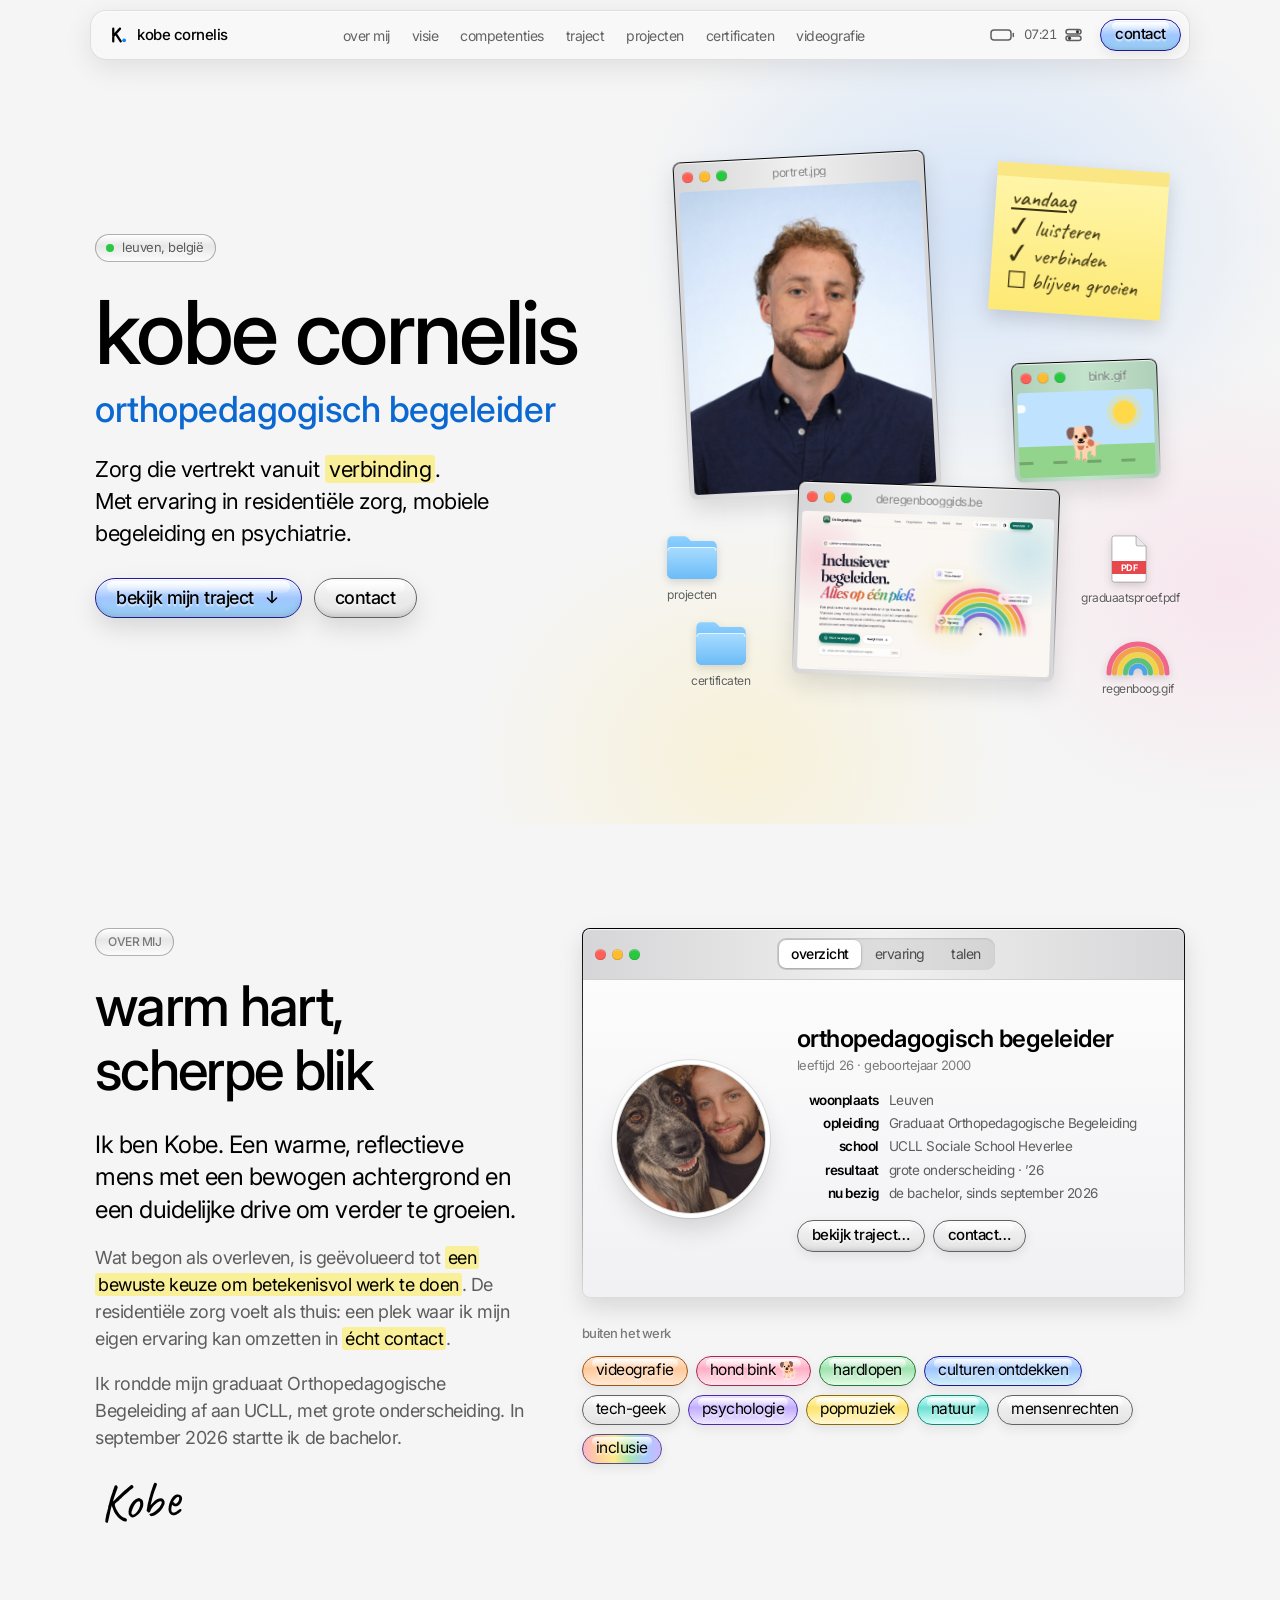
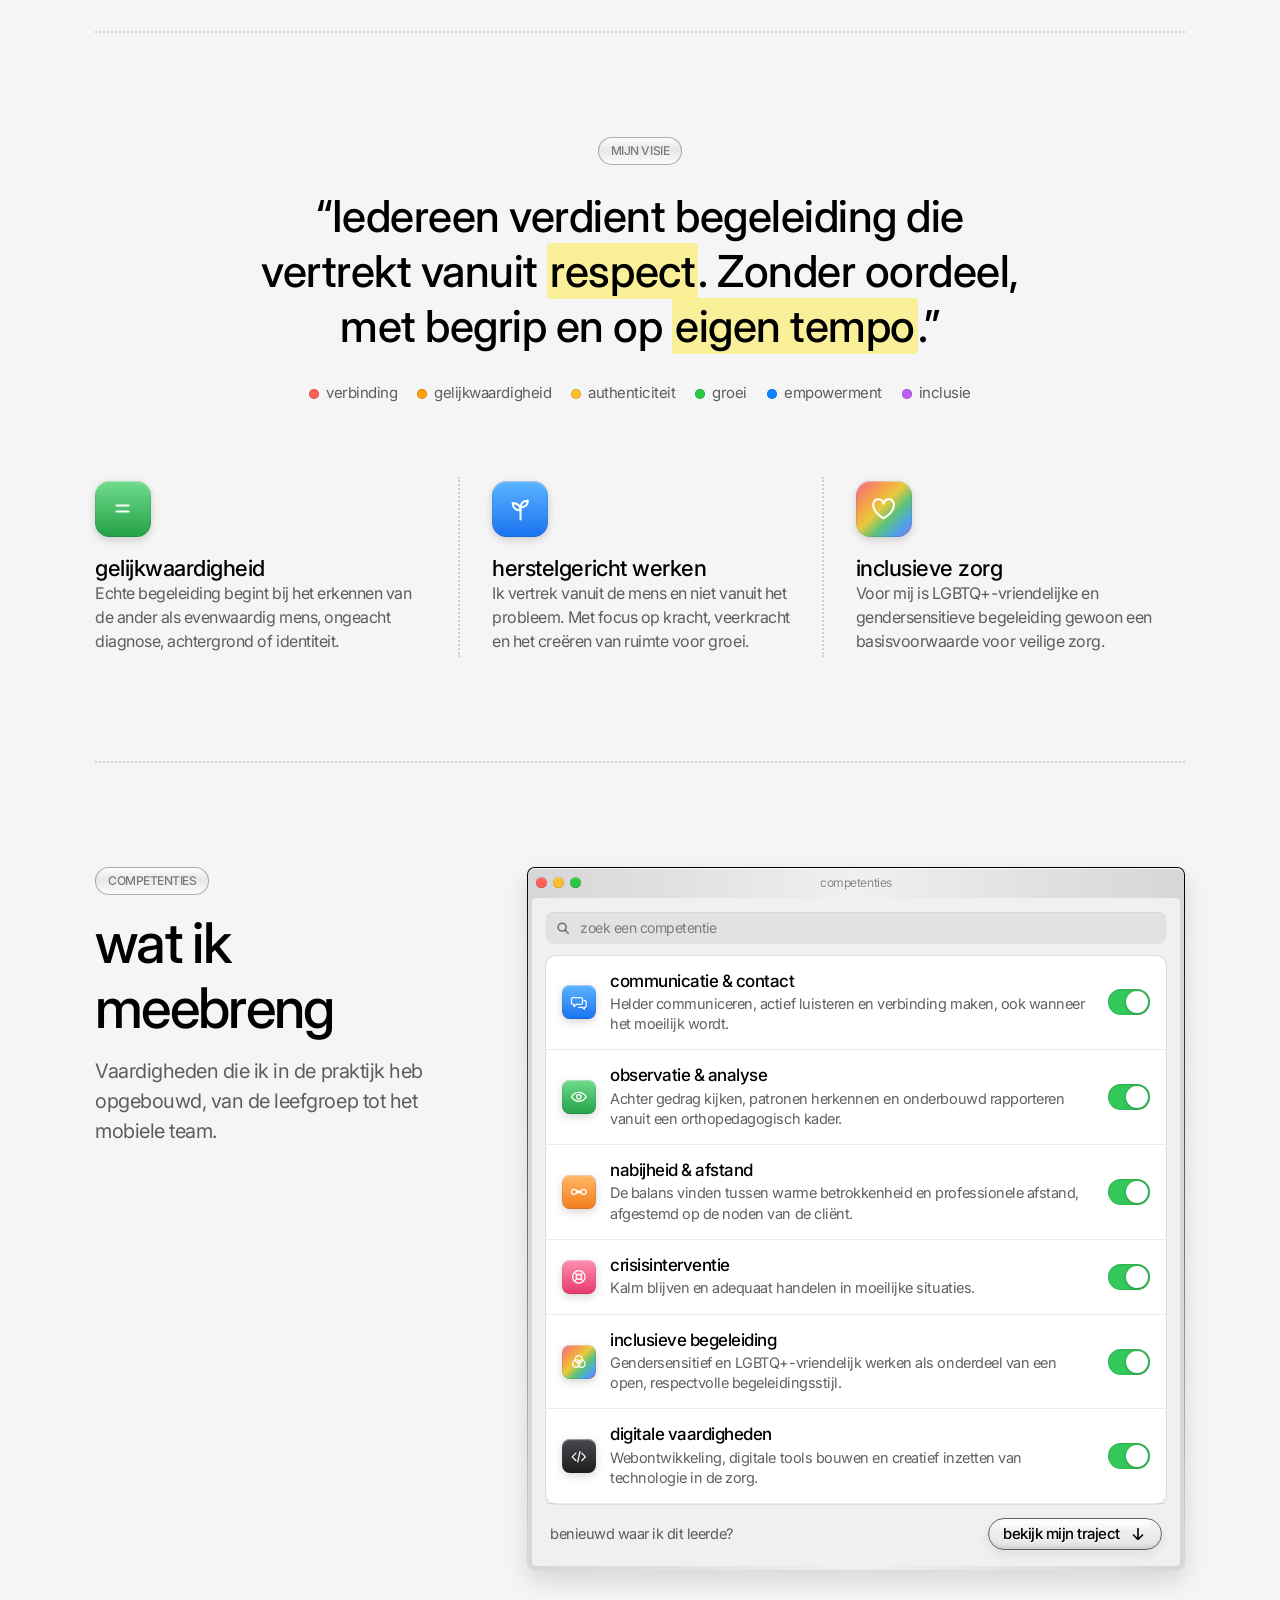
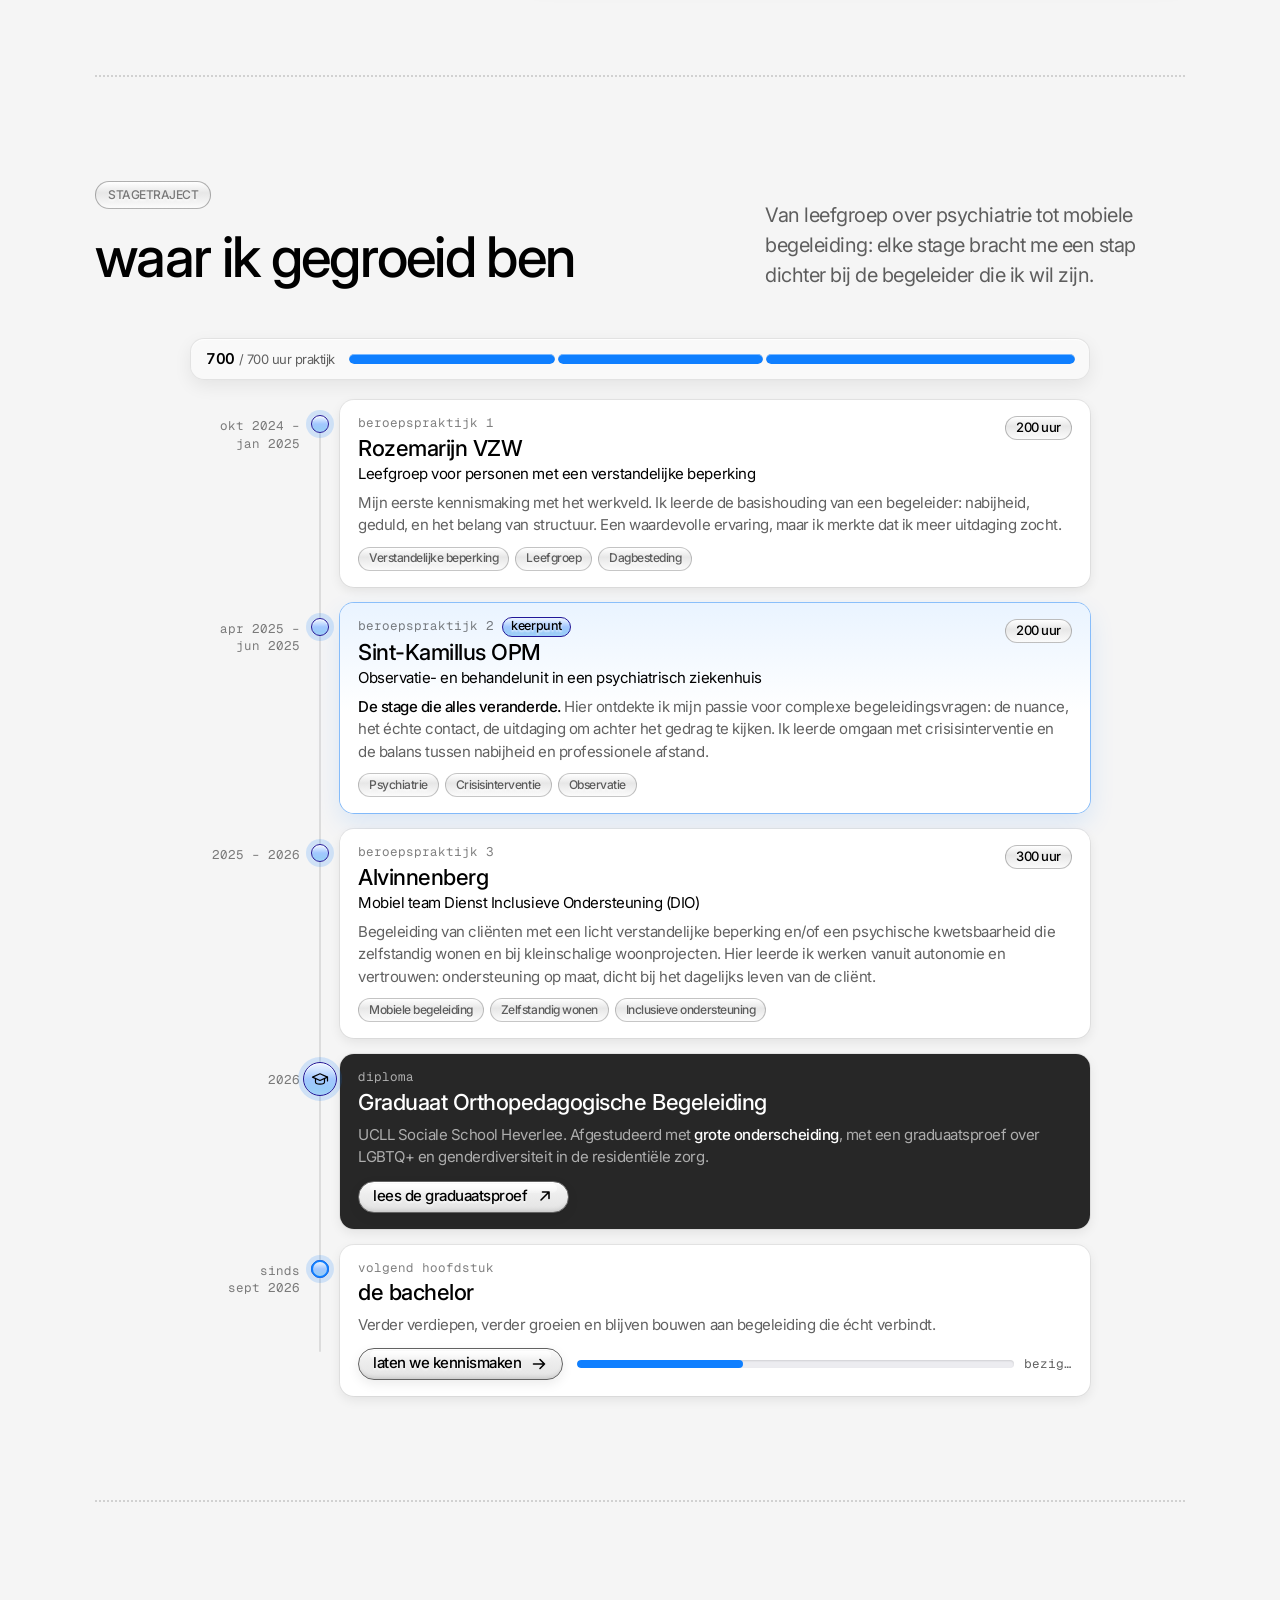
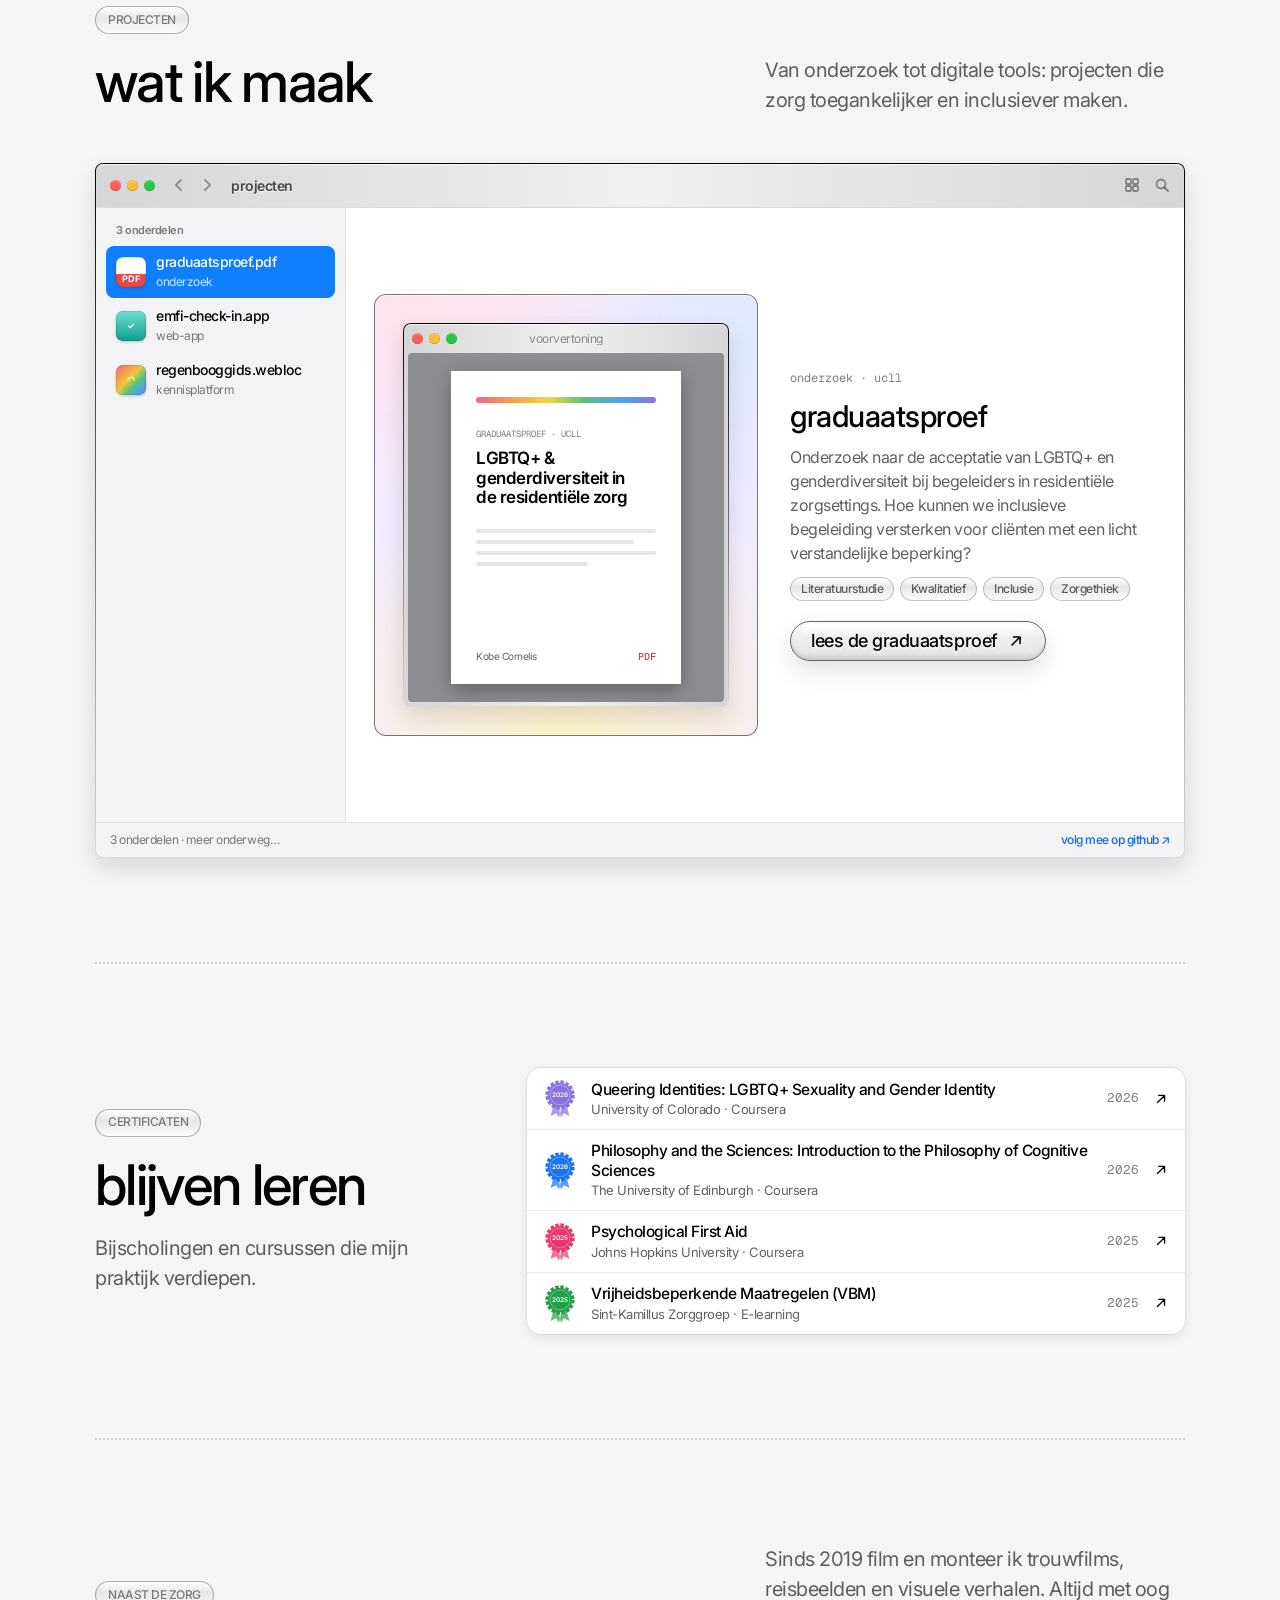
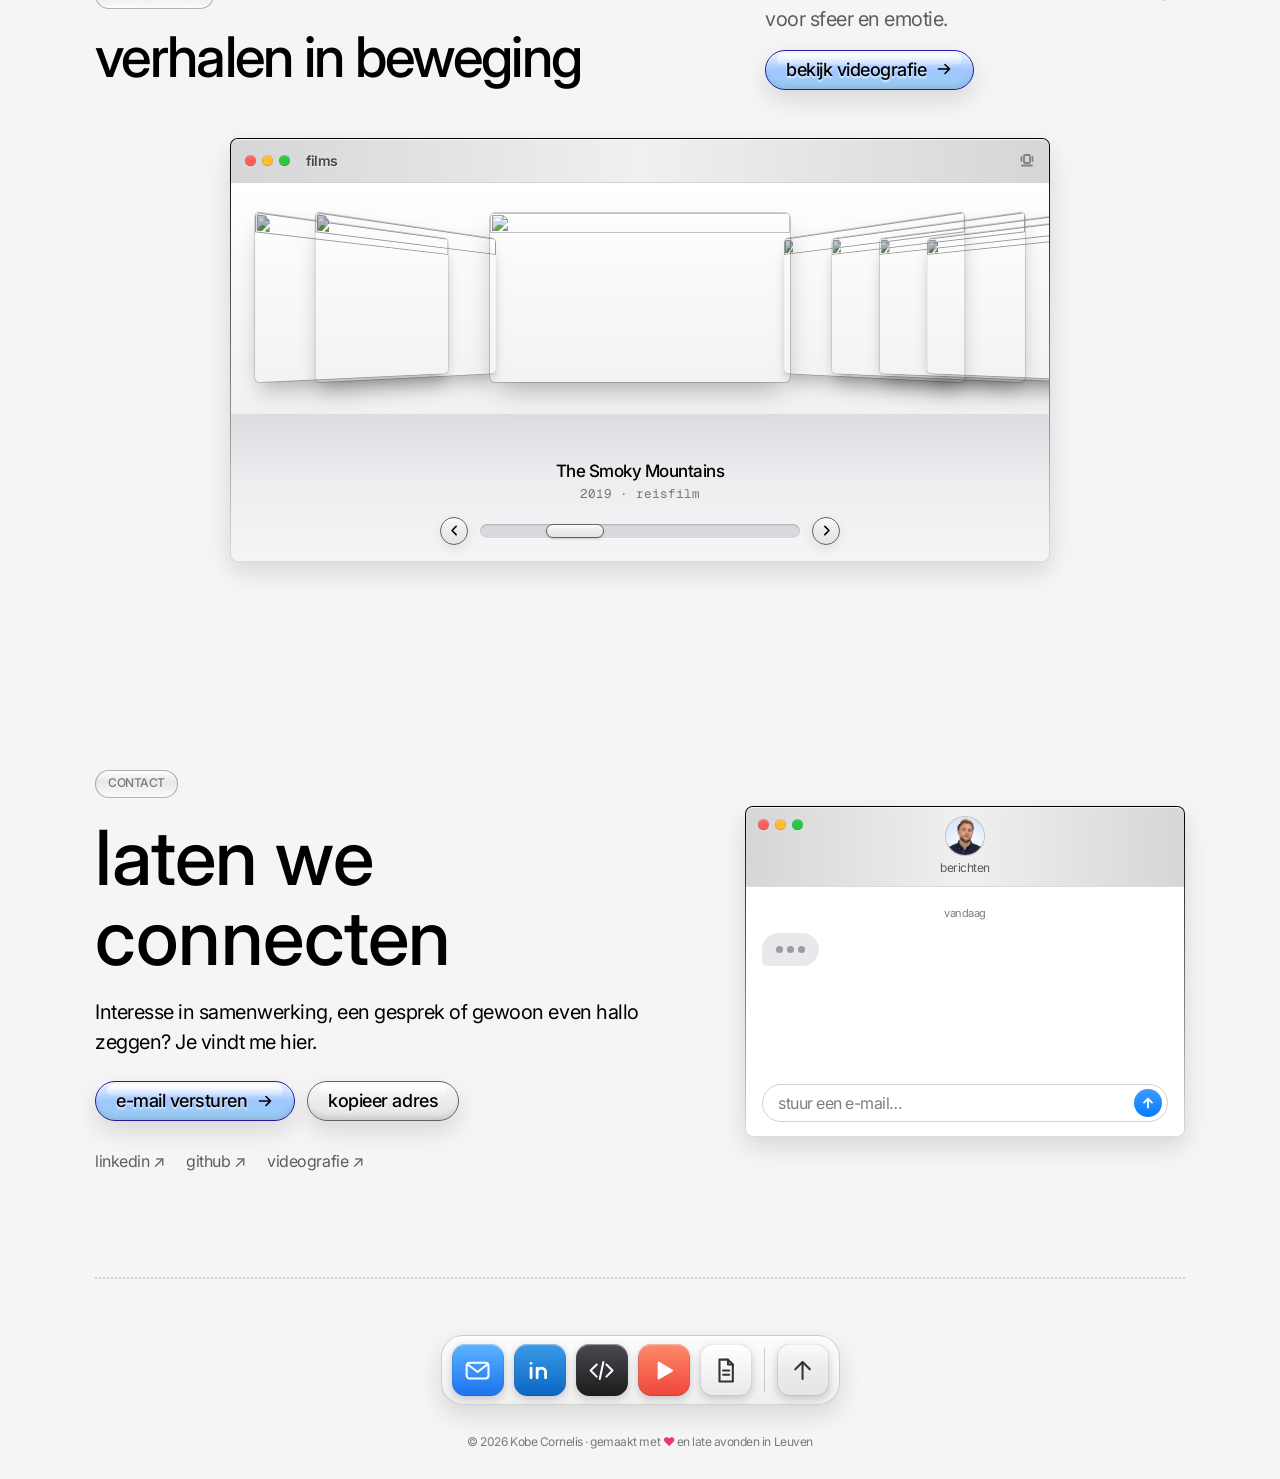
==== commit 199ced80: "Use a retro photo with Bink in the about card and say age and birth year Co-Authored-By: Claude Opus" ====
--- a/index.html
+++ b/index.html
@@ -227,10 +227,10 @@
             </div>
             <div class="am-body">
               <section class="am-pane am-overview" id="am-1" role="tabpanel" aria-labelledby="am-t1">
-                <img class="am-pic" src="assets/img/kobe-avatar.jpg" width="400" height="400" alt="Portret van Kobe Cornelis" loading="lazy">
+                <img class="am-pic" src="assets/img/kobe-bink.jpg" width="400" height="400" alt="Kobe Cornelis met zijn hond Bink" loading="lazy">
                 <div>
                   <h3>orthopedagogisch begeleider</h3>
-                  <p class="am-sub">versie <span data-age>26</span> · bouwjaar 2000</p>
+                  <p class="am-sub">leeftijd <span data-age>26</span> · geboortejaar 2000</p>
                   <dl class="am-specs">
                     <div><dt>woonplaats</dt><dd>Leuven</dd></div>
                     <div><dt>opleiding</dt><dd>Graduaat Orthopedagogische Begeleiding</dd></div>
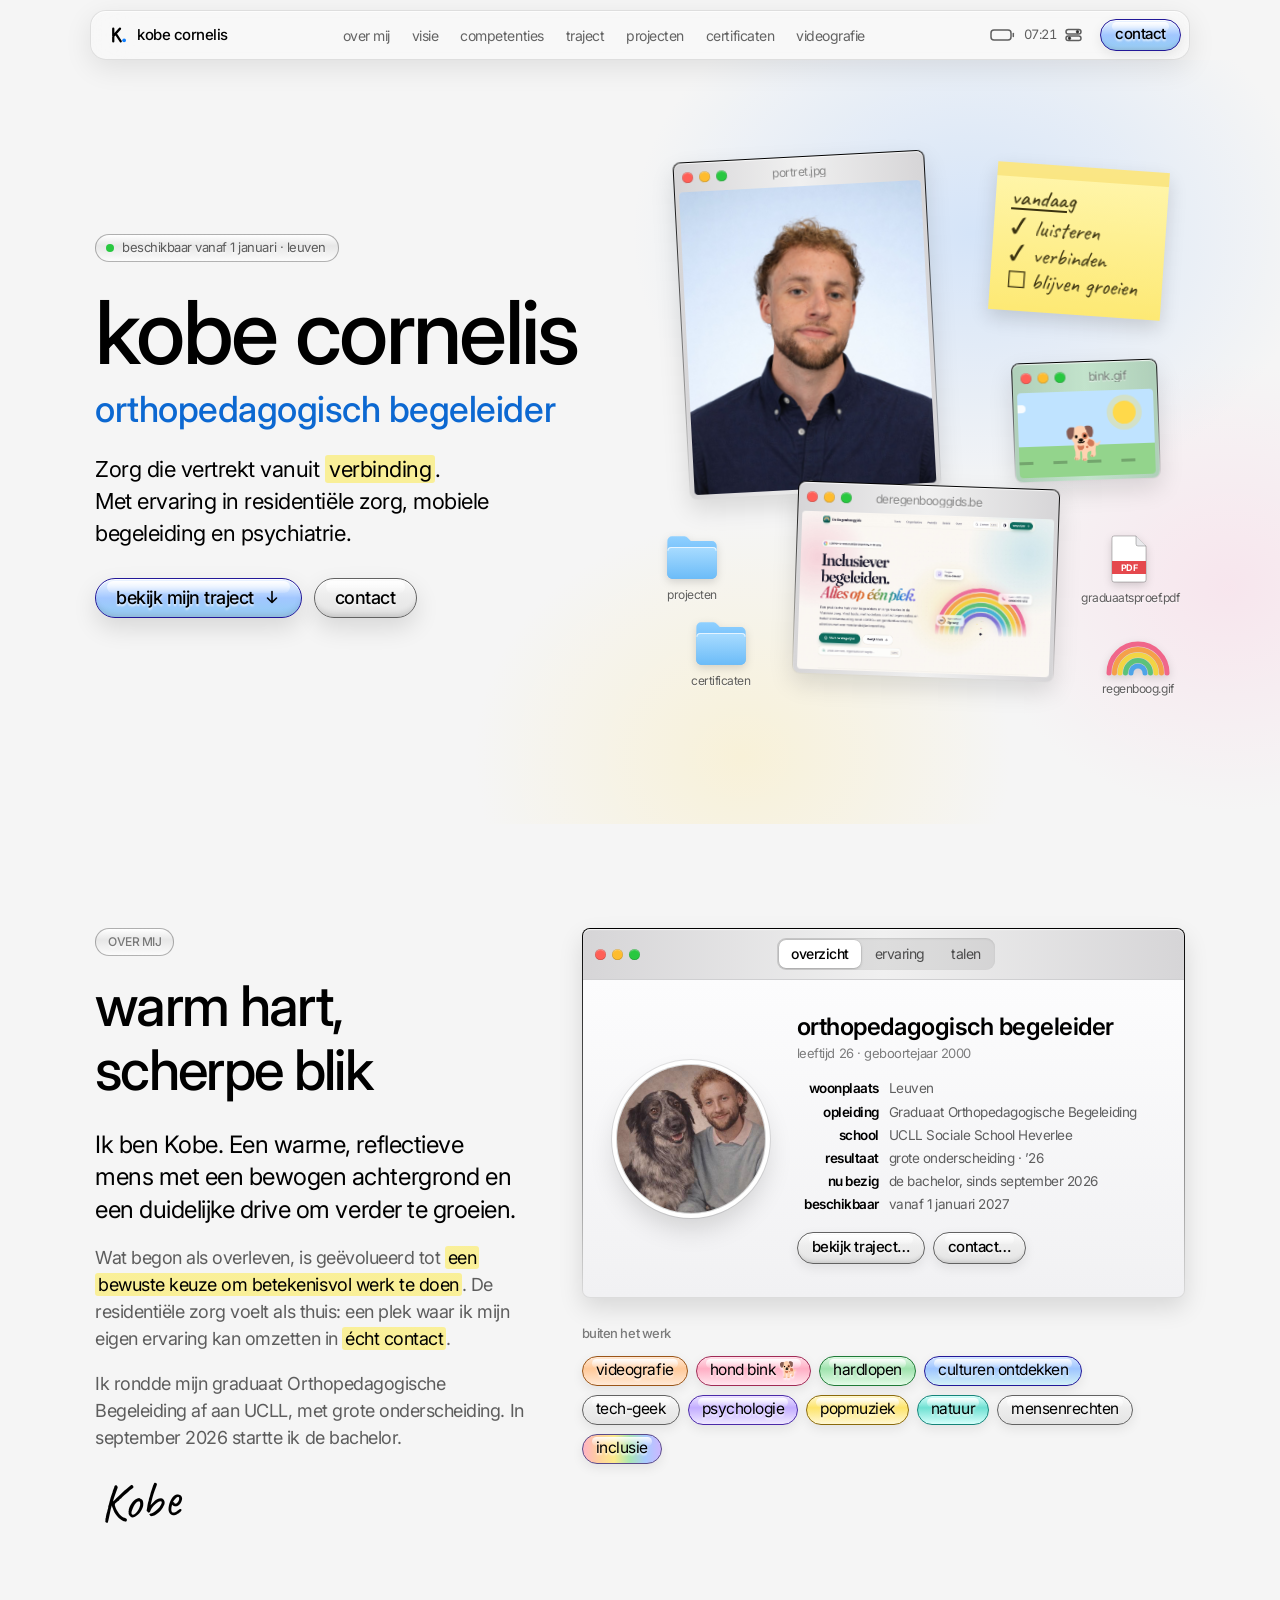
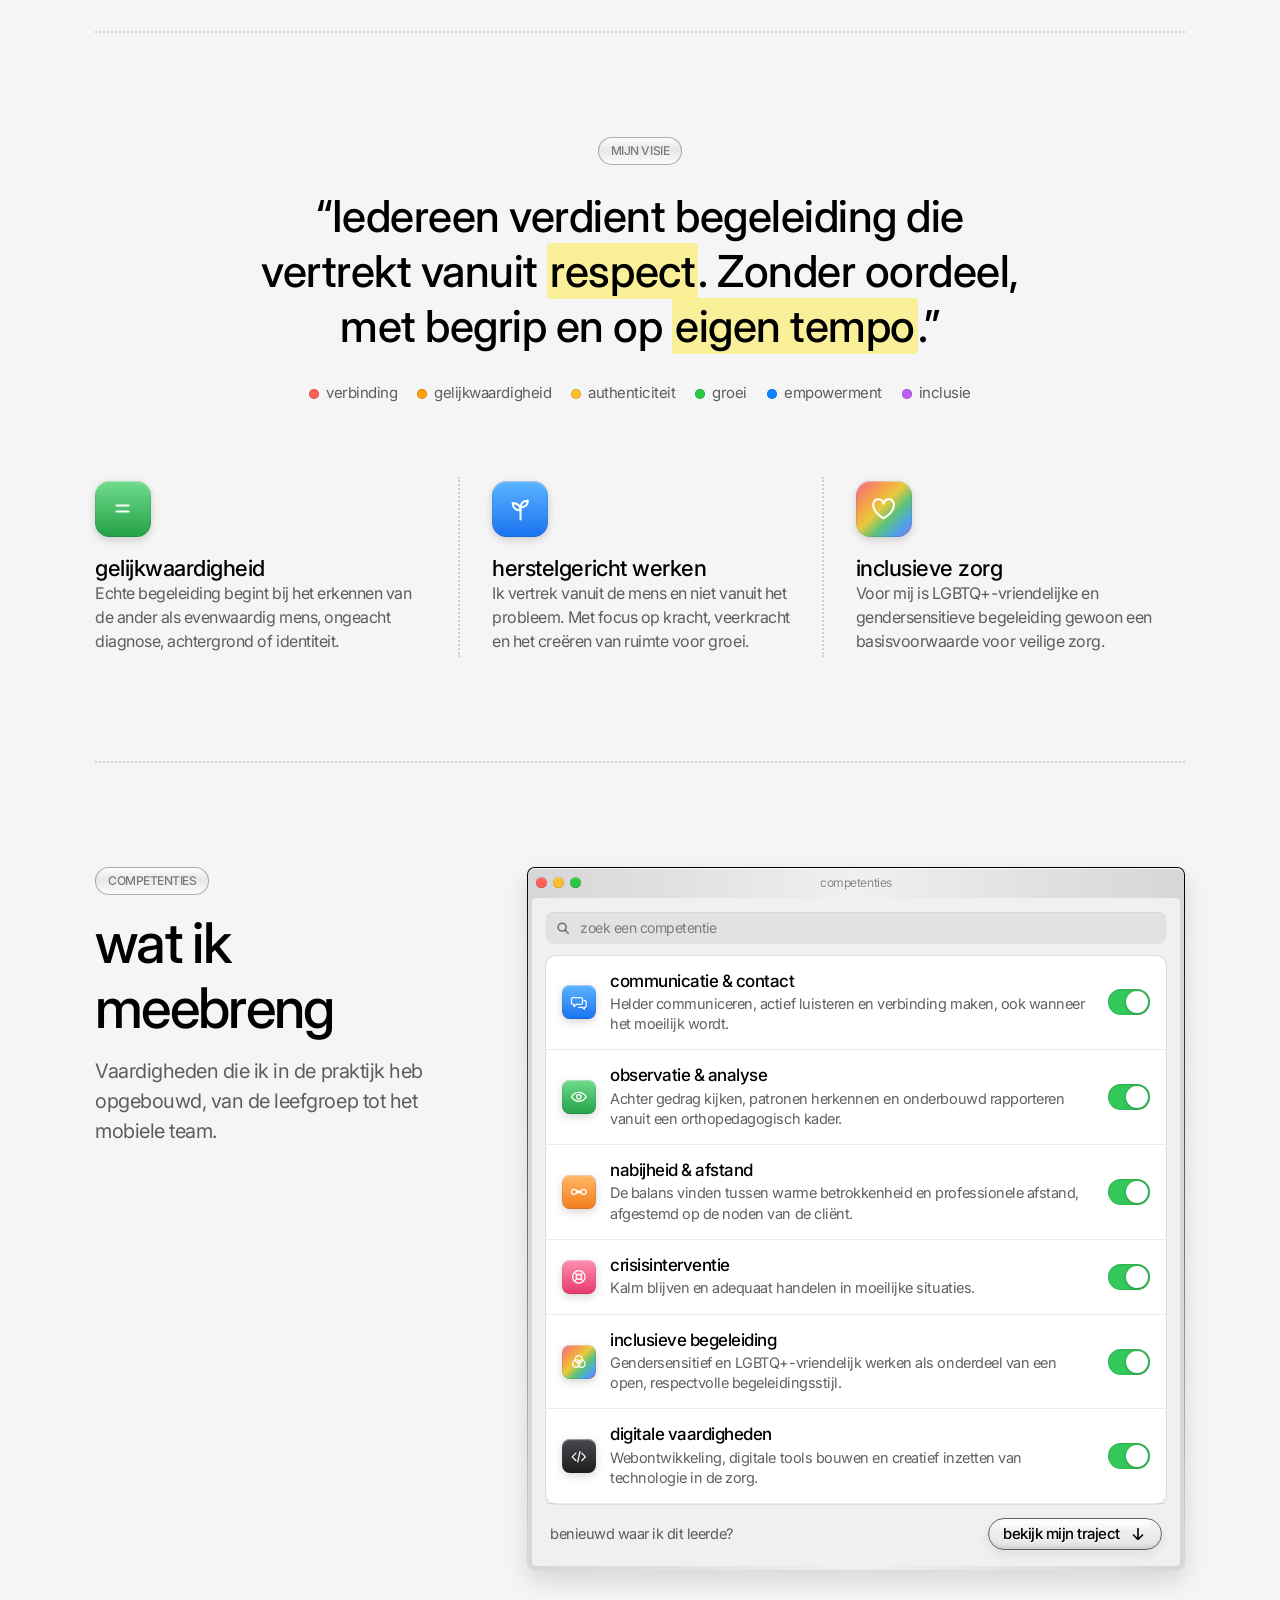
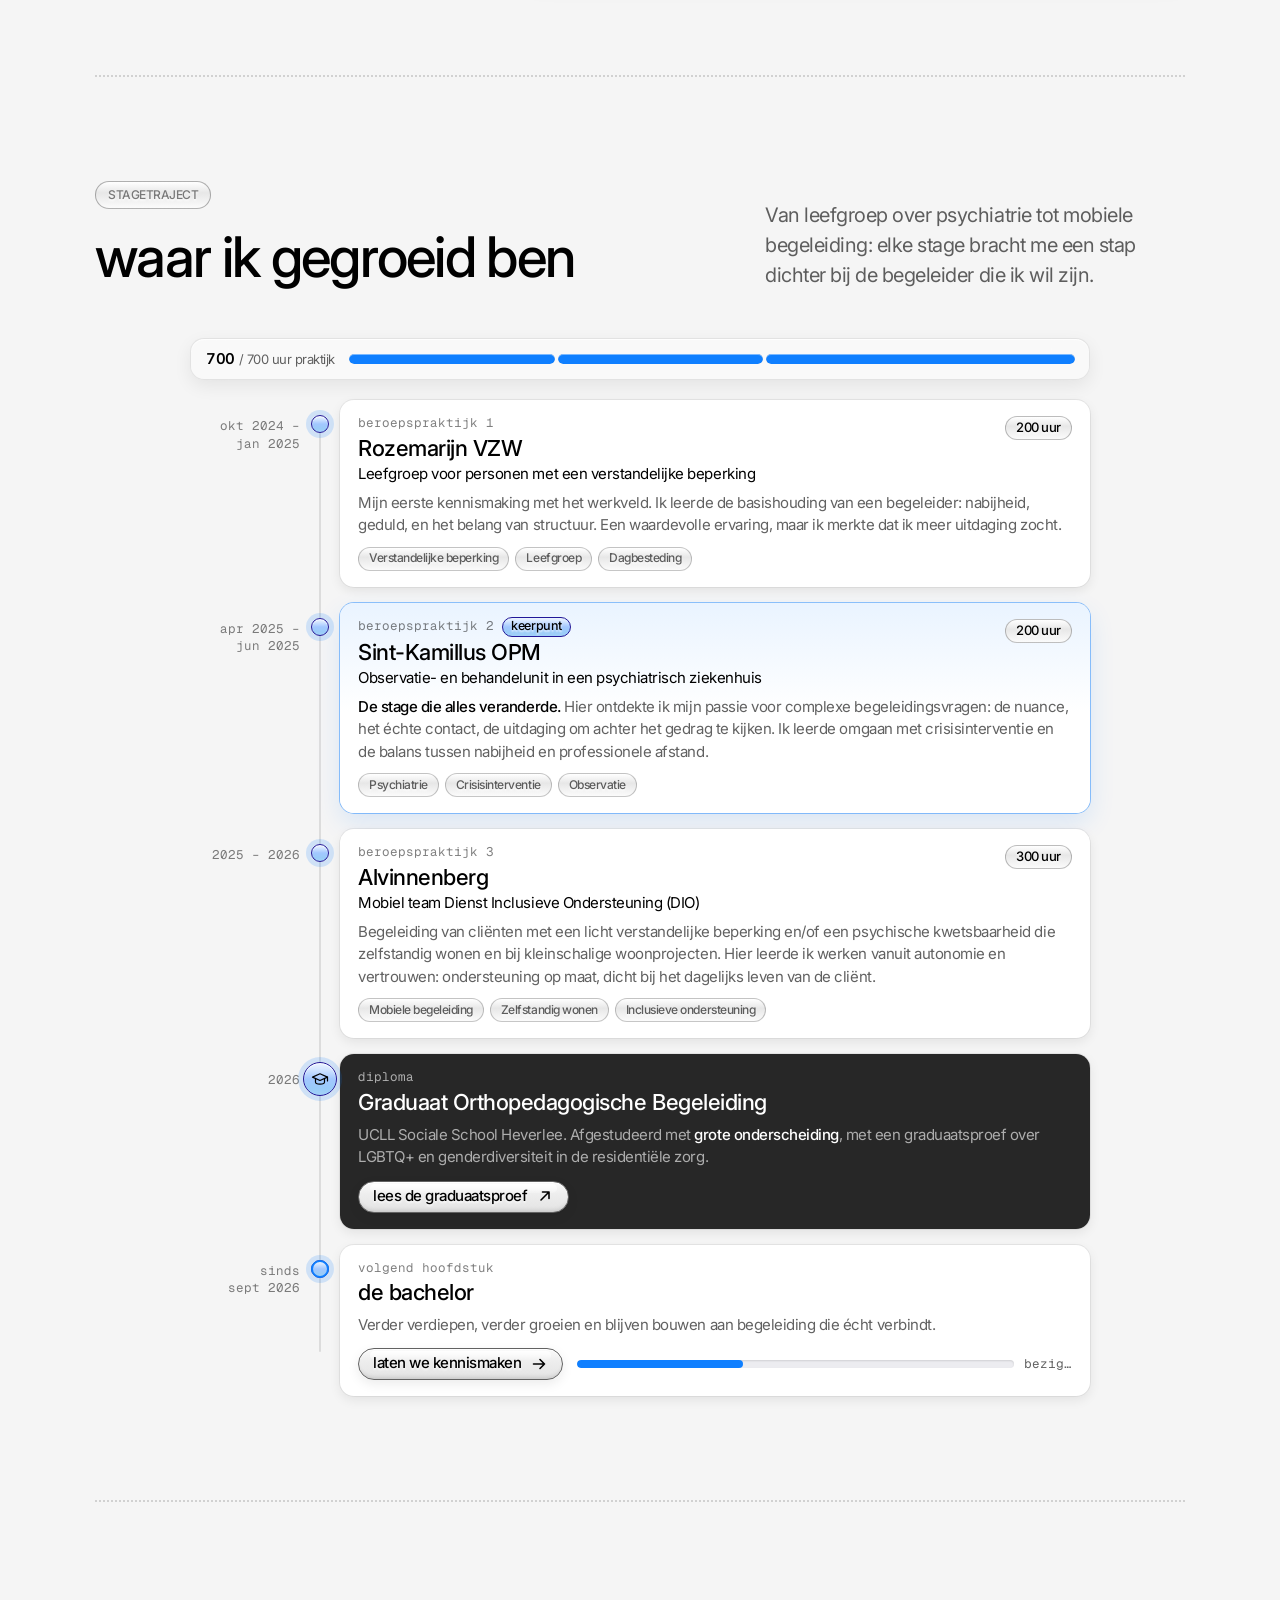
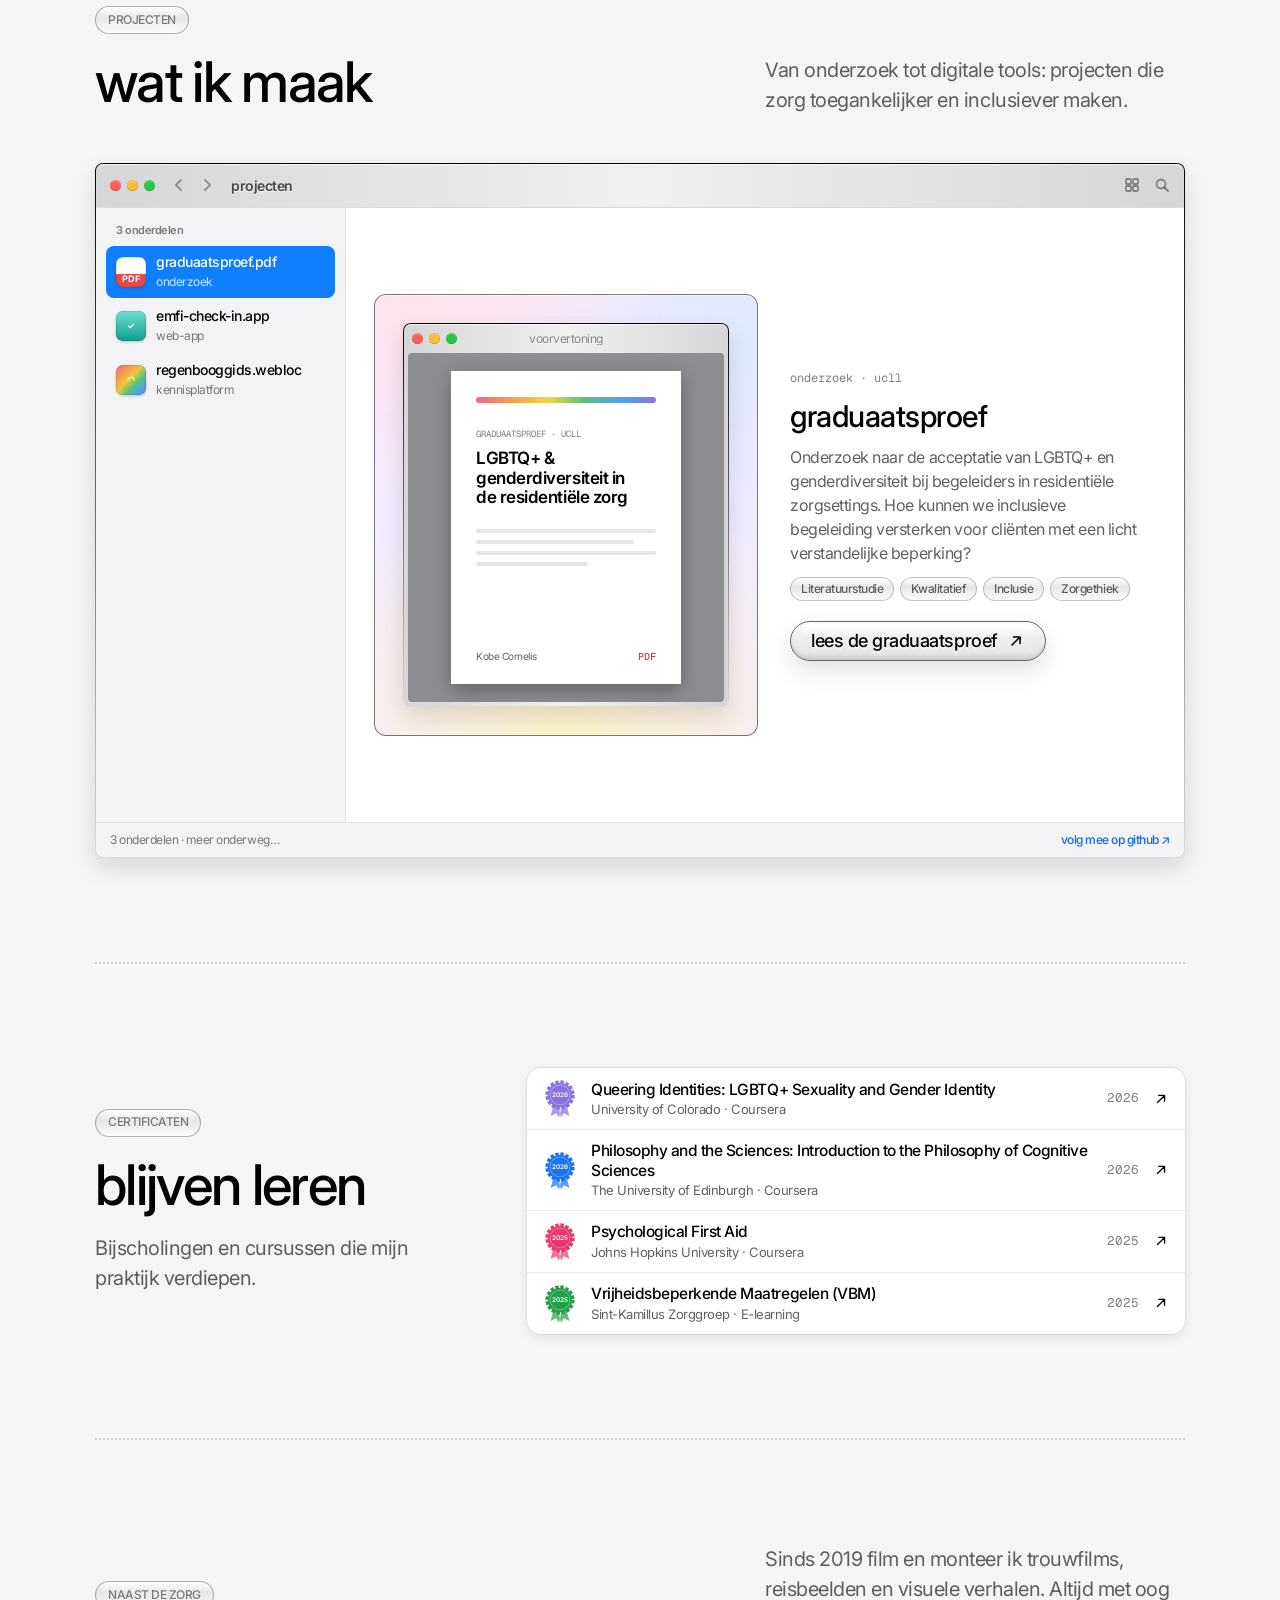
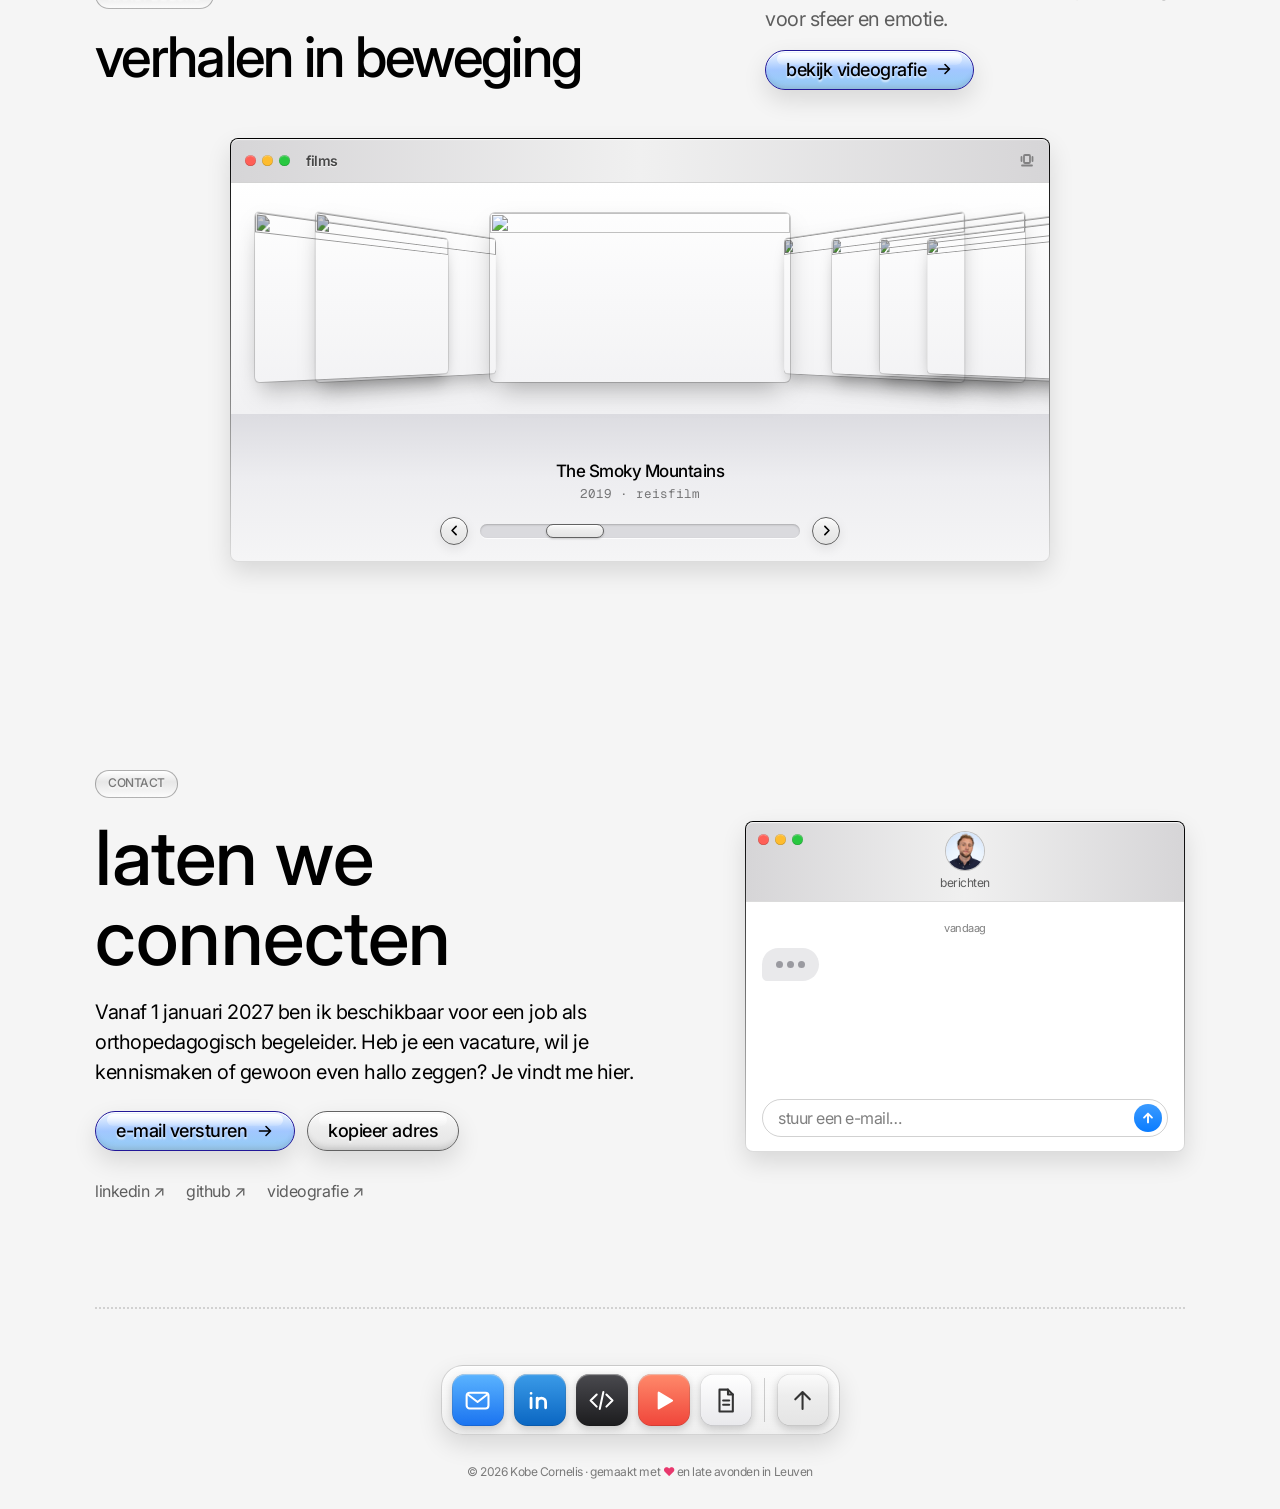
==== commit f06f47fa: "Show availability from 1 January 2027 for job applications The hero status pill now reads "beschikba" ====
--- a/index.html
+++ b/index.html
@@ -151,7 +151,7 @@
   <section class="hero" aria-label="Introductie">
     <div class="wrap hero-grid">
       <div class="hero-copy">
-        <span class="status"><i></i>leuven, belgië</span>
+        <a class="status" href="#contact"><i></i><span><span data-avail="nu beschikbaar">beschikbaar vanaf 1 januari</span> · leuven</span></a>
         <h1 class="hero-title">kobe cornelis</h1>
         <p class="hero-role">orthopedagogisch begeleider</p>
         <p class="hero-sub"><span class="hero-line">Zorg die vertrekt vanuit <span class="rotator" data-rotate="verbinding|gelijkwaardigheid|respect|vertrouwen">verbinding</span>.</span> Met ervaring in residentiële zorg, mobiele begeleiding en psychiatrie.</p>
@@ -237,6 +237,7 @@
                     <div><dt>school</dt><dd>UCLL Sociale School Heverlee</dd></div>
                     <div><dt>resultaat</dt><dd>grote onderscheiding · ’26</dd></div>
                     <div><dt>nu bezig</dt><dd>de bachelor, sinds september 2026</dd></div>
+                    <div><dt>beschikbaar</dt><dd data-avail="onmiddellijk">vanaf 1 januari 2027</dd></div>
                   </dl>
                   <div class="am-btns">
                     <a class="btn btn--sm" href="#traject">bekijk traject…</a>
@@ -667,7 +668,7 @@
       <div class="reach-copy" data-reveal>
         <span class="plabel">contact</span>
         <h2 class="reach-title">laten we connecten</h2>
-        <p class="lead">Interesse in samenwerking, een gesprek of gewoon even hallo zeggen? Je vindt me hier.</p>
+        <p class="lead"><span data-avail="Ik ben onmiddellijk beschikbaar">Vanaf 1 januari 2027 ben ik beschikbaar</span> voor een job als orthopedagogisch begeleider. Heb je een vacature, wil je kennismaken of gewoon even hallo zeggen? Je vindt me hier.</p>
         <div class="hero-btns">
           <a class="btn btn--blue" href="mailto:kobe.cornelis4@gmail.com">e-mail versturen <svg aria-hidden="true"><use href="#i-right"/></svg></a>
           <button class="btn" type="button" data-copy="kobe.cornelis4@gmail.com">kopieer adres</button>
@@ -684,7 +685,8 @@
         <div class="msg-body">
           <time>vandaag</time>
           <p class="b b--in">hey! 👋</p>
-          <p class="b b--in">interesse in samenwerking, een gesprek of gewoon even hallo zeggen?</p>
+          <p class="b b--in" data-avail="ik kan meteen aan de slag 💼">vanaf 1 januari kan ik aan de slag 💼</p>
+          <p class="b b--in">een vacature, een gesprek of gewoon even hallo zeggen?</p>
           <p class="b b--in">je vindt me hier ↓</p>
           <span class="typing" aria-hidden="true"><i></i><i></i><i></i></span>
           <a class="composer" href="mailto:kobe.cornelis4@gmail.com" aria-label="Stuur een e-mail">stuur een e-mail…<i><svg viewBox="0 0 16 16" aria-hidden="true"><path d="M8 13V3M3.500 7.500 8 3l4.500 4.500"/></svg></i></a>
--- a/assets/css/style.css
+++ b/assets/css/style.css
@@ -280,6 +280,8 @@
 .status { display: inline-flex; align-items: center; gap: 8px; height: 28px; padding: 0 12px 1px 10px; font-size: 13px; color: var(--ink-2); text-shadow: var(--emboss); background: var(--gloss-label); border: 1px solid var(--ink-4); border-radius: 999px; }
 .status i { width: 8px; height: 8px; border-radius: 50%; background: #28c840; box-shadow: 0 0 0 0 rgba(40, 200, 64, .5); animation: ping 2.4s ease-out infinite; }
 @keyframes ping { 70%, 100% { box-shadow: 0 0 0 7px rgba(40, 200, 64, 0); } }
+a.status { transition: color .15s, border-color .15s; }
+a.status:hover { color: #000; border-color: var(--ink-3); }
 .rotator { white-space: nowrap; background: rgba(254, 234, 61, .5); border-radius: 3px; padding: 1px 4px; }
 .rotator.is-typing::after { content: ""; display: inline-block; width: 2px; height: 1em; margin-left: 2px; background: rgba(0, 0, 0, .6); vertical-align: -.14em; animation: blink .8s step-end infinite; }
 
@@ -820,7 +822,7 @@
   .am-body { padding: 24px 18px; min-height: 0; }
   .am-overview { grid-template-columns: 1fr; gap: 18px; justify-items: start; }
   .am-pic { width: 96px; height: 96px; }
-  .am-specs div { grid-template-columns: 74px minmax(0, 1fr); }
+  .am-specs div { grid-template-columns: 78px minmax(0, 1fr); }
   .am-disk { grid-template-columns: 1fr; gap: 14px; }
   .am-disk .app-ico { width: 46px; height: 46px; }
   .lvl i { width: 18px; }
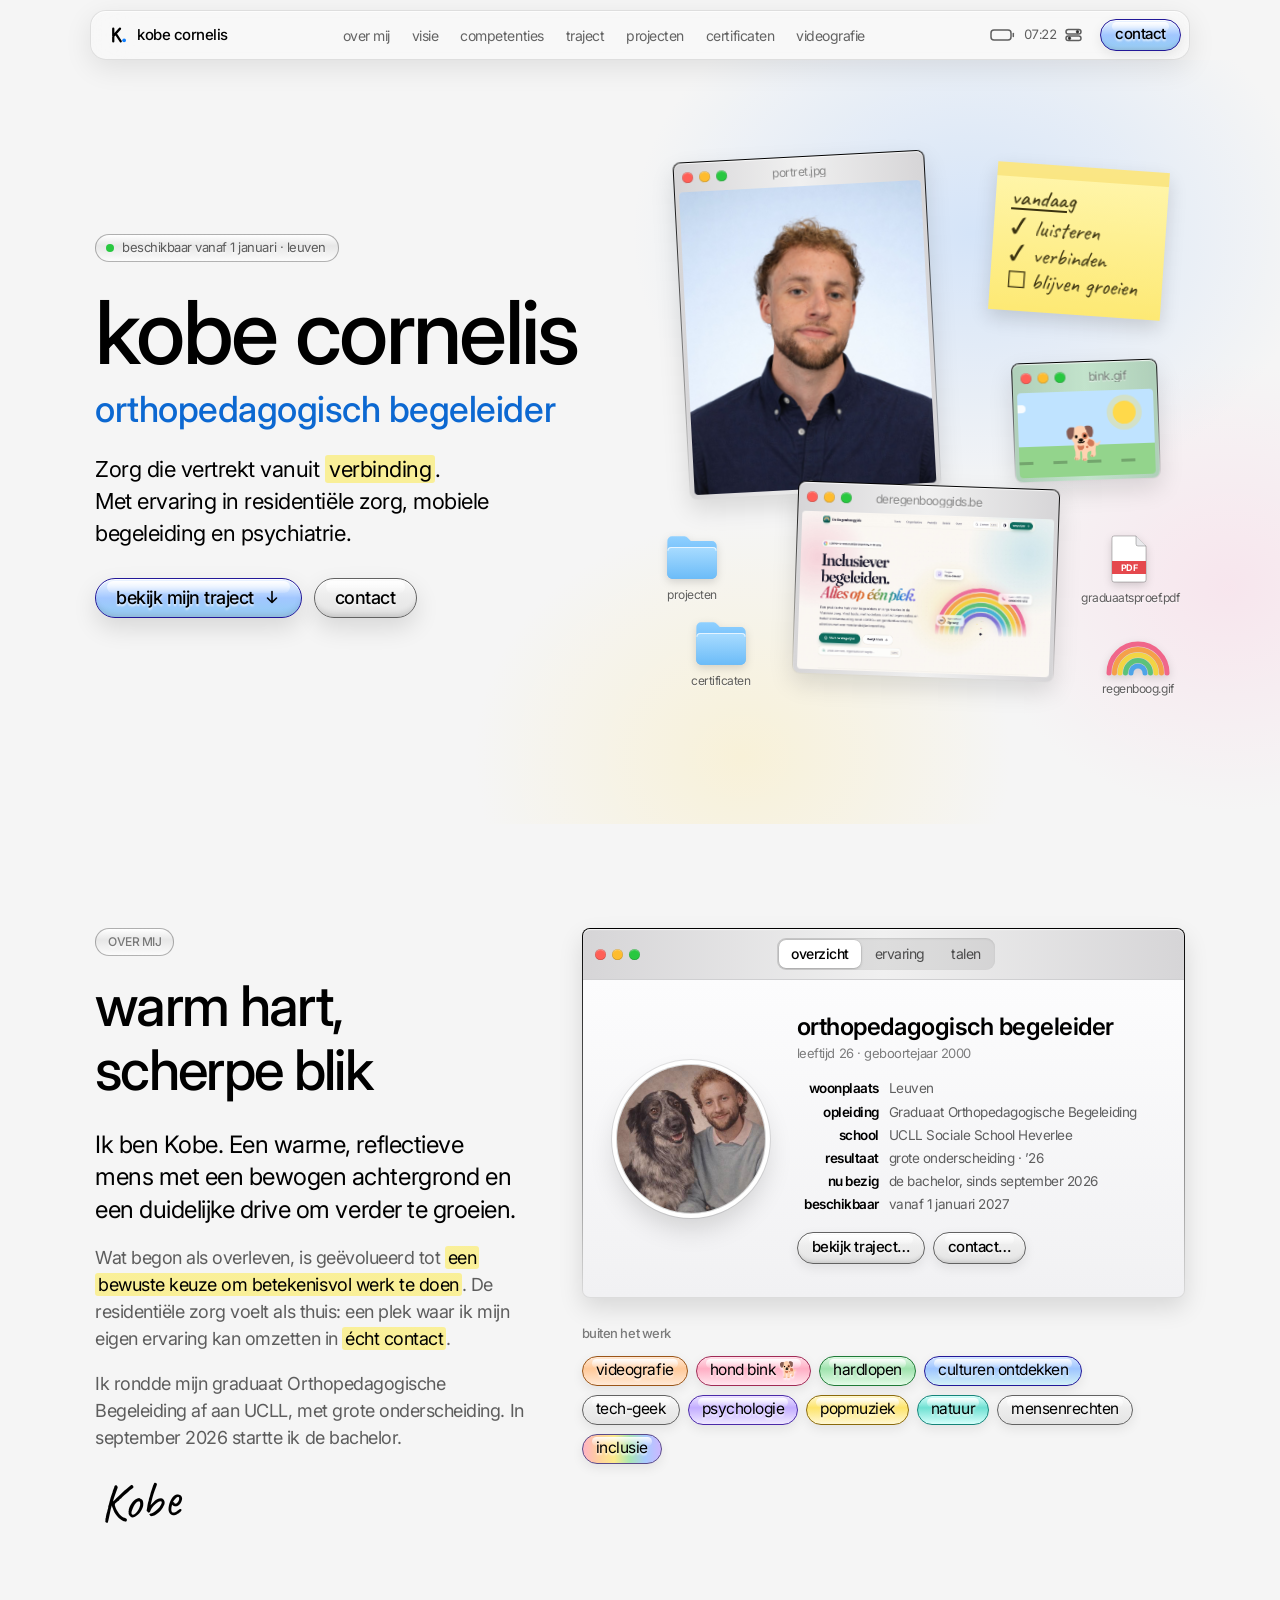
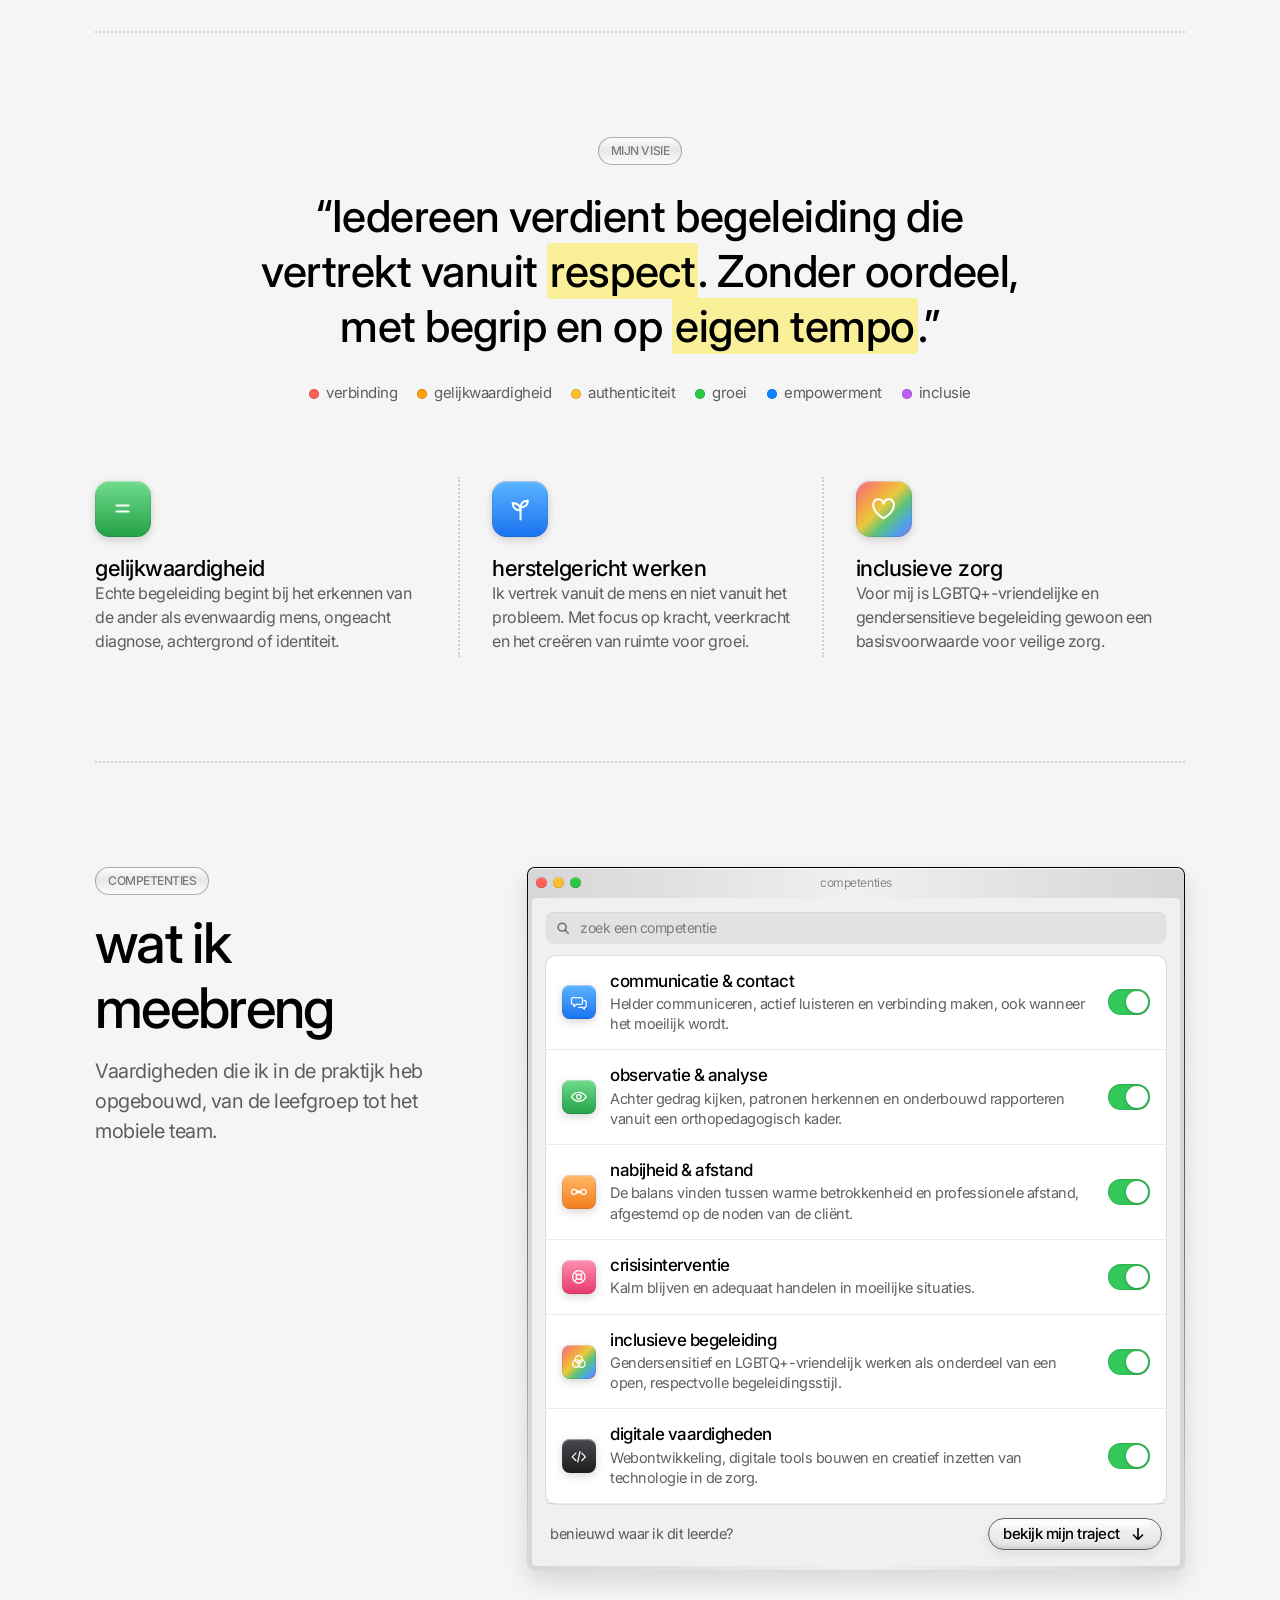
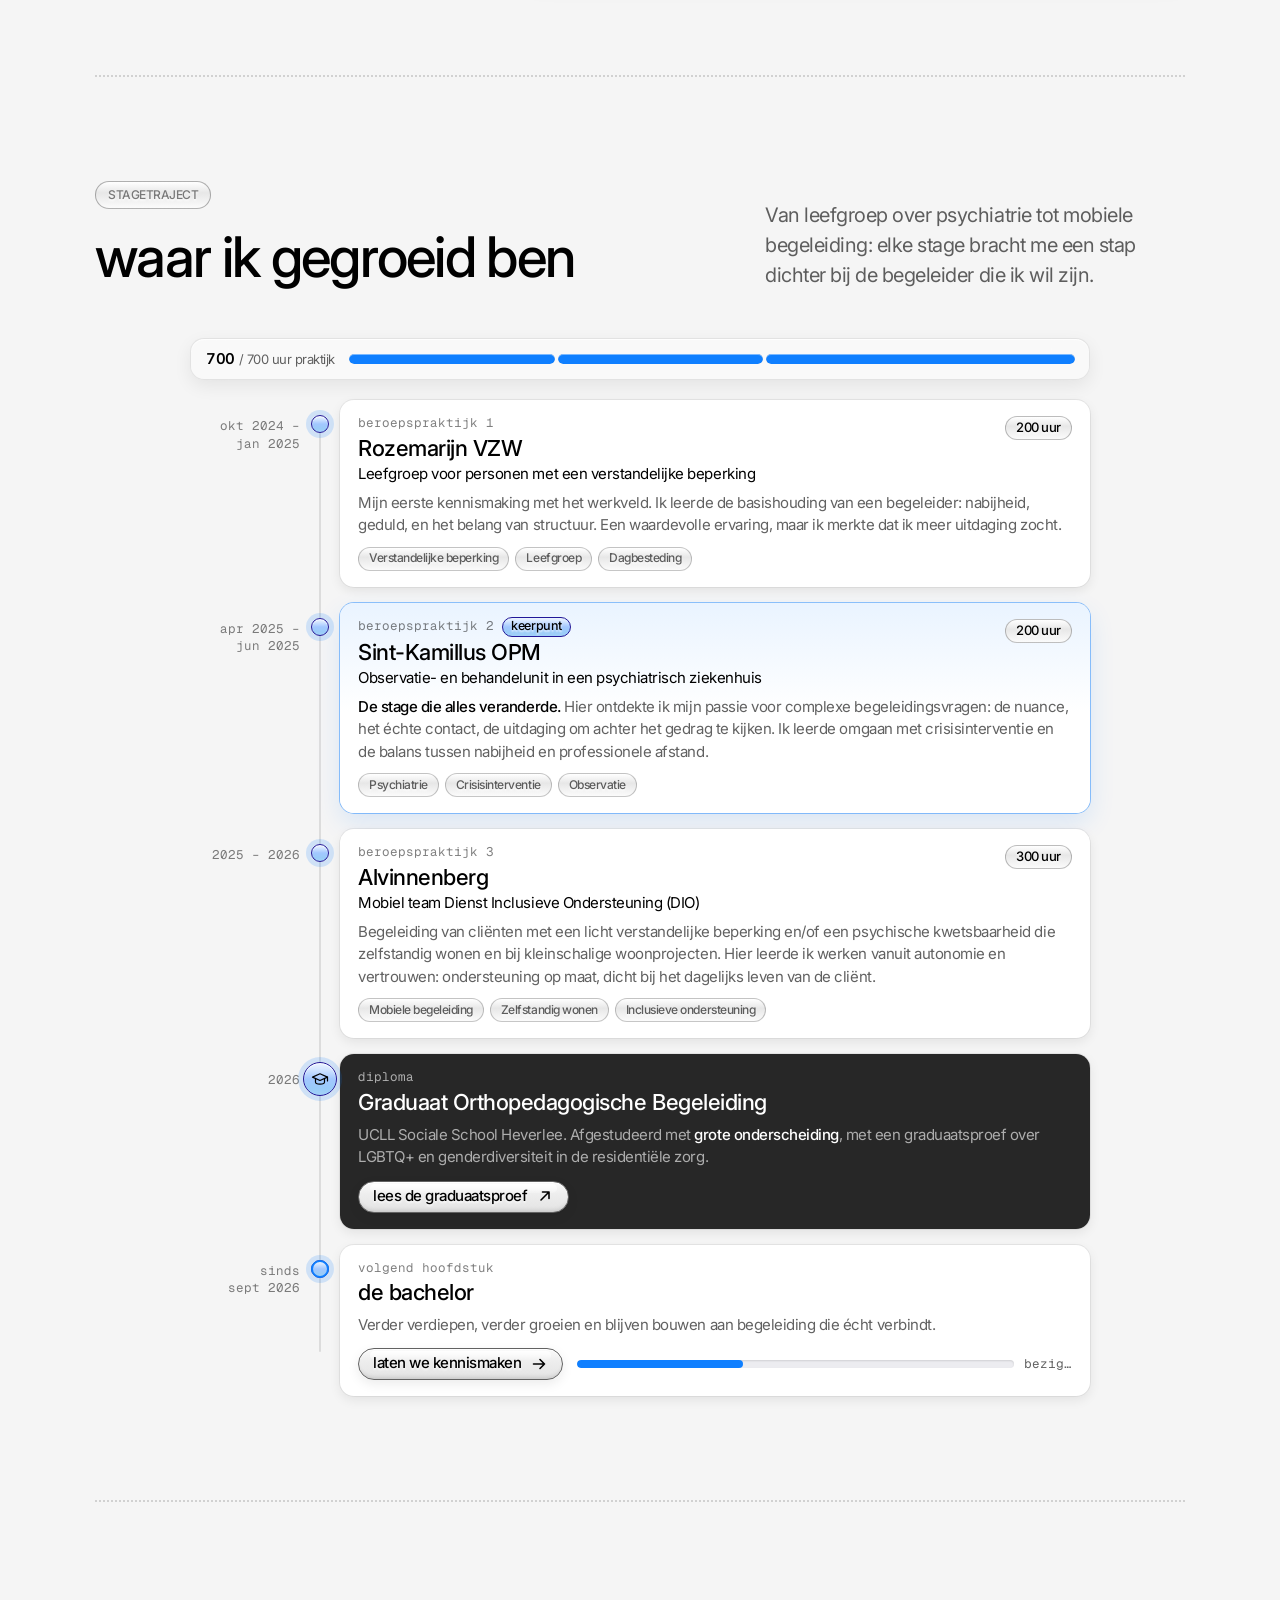
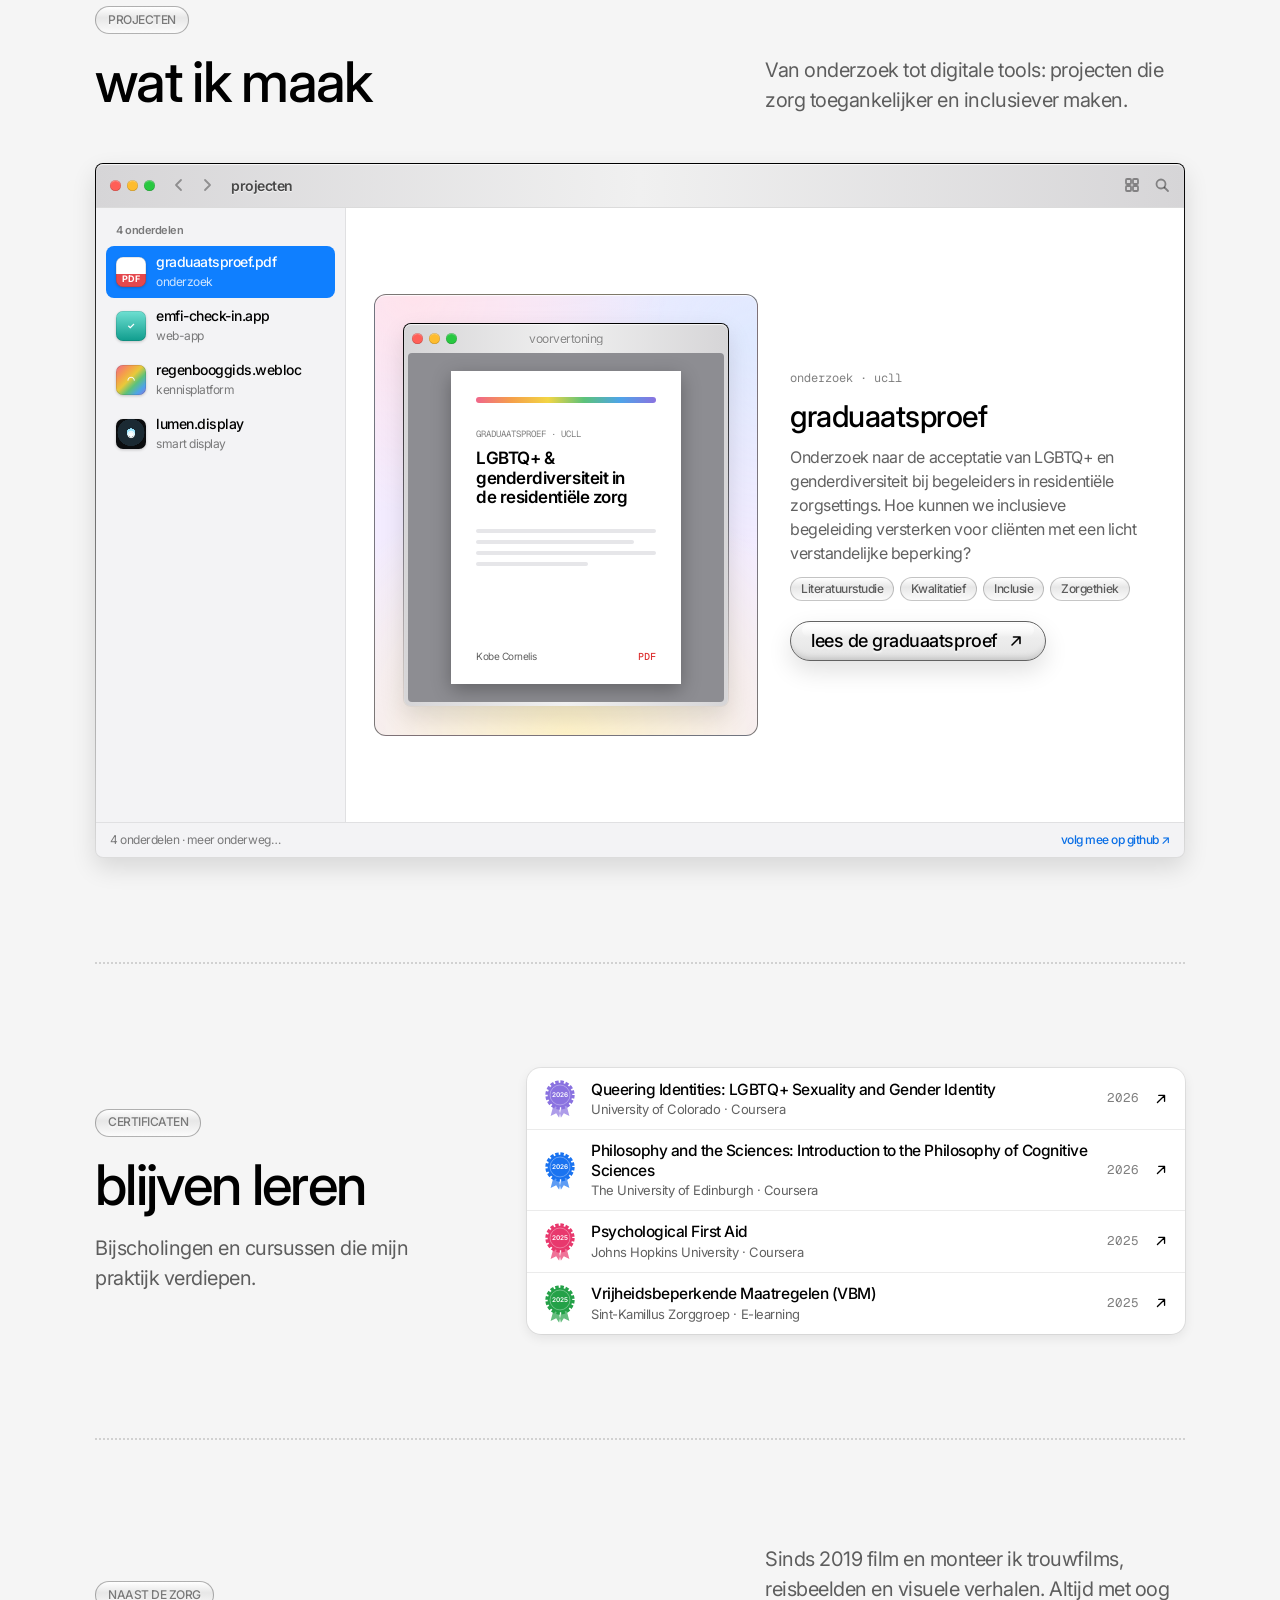
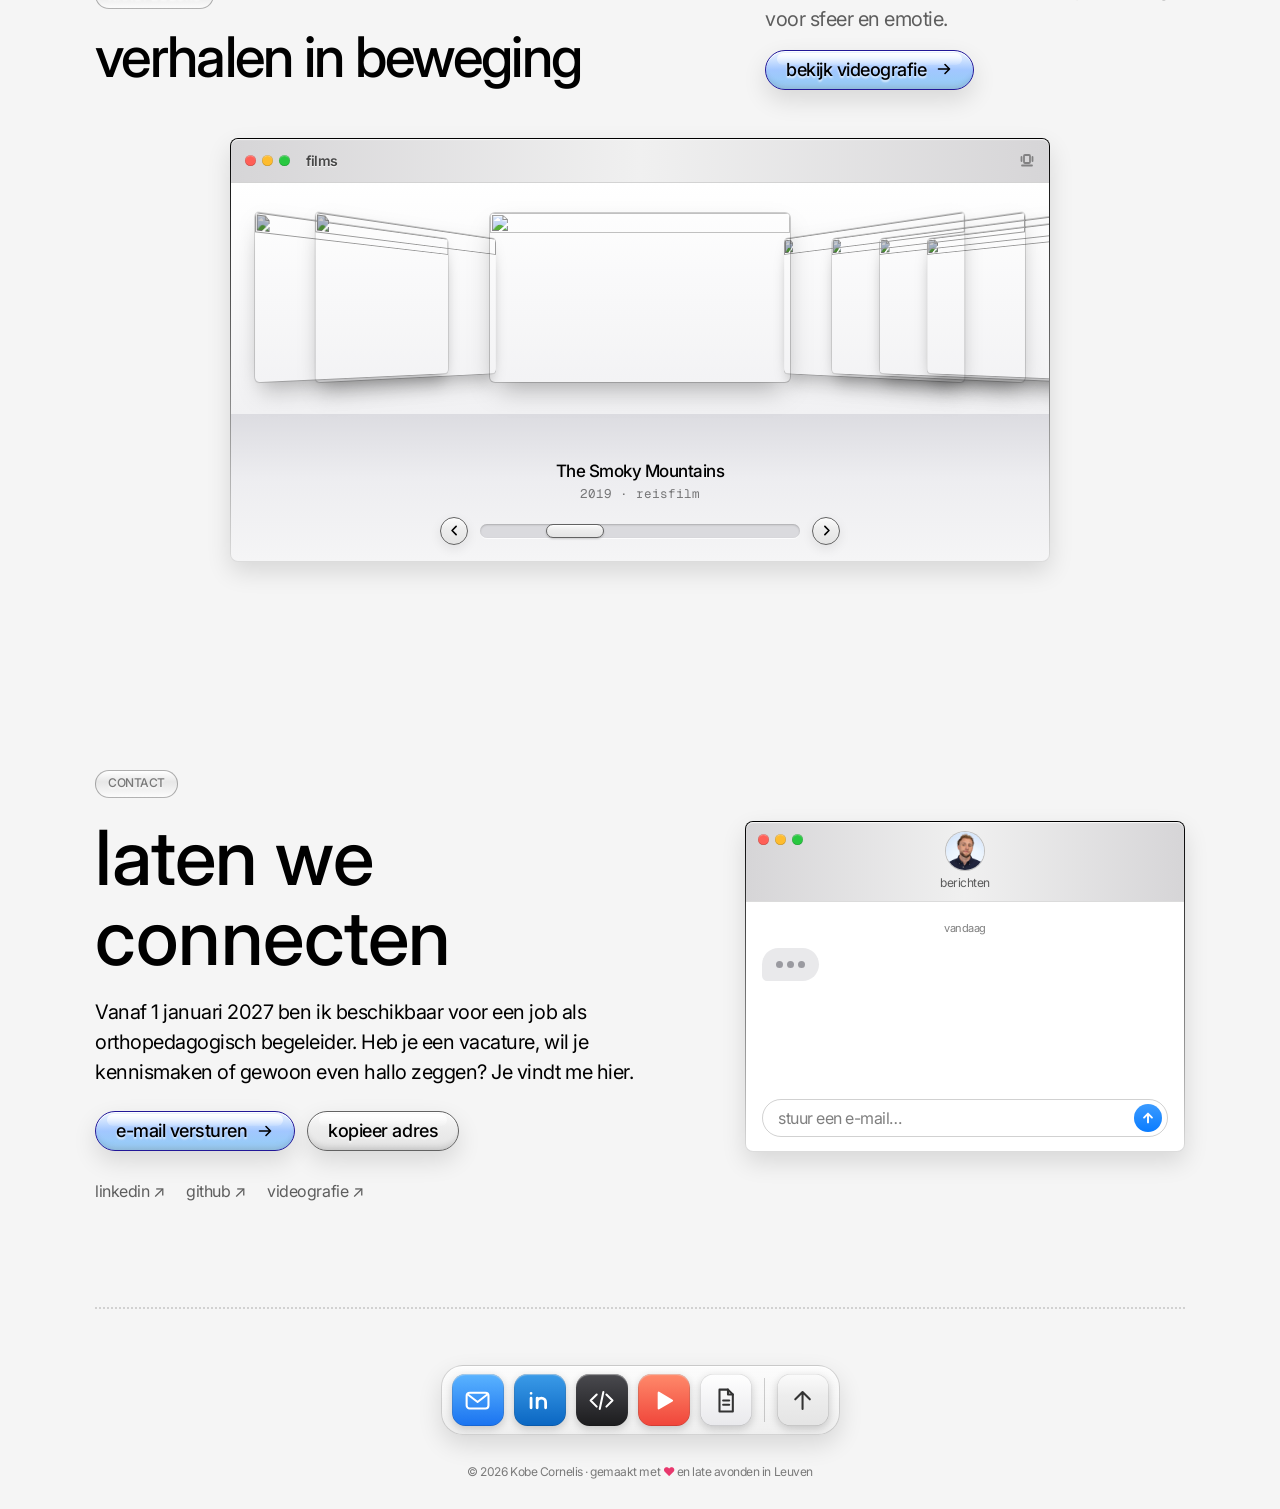
==== commit 64b1f737: "Add Lumen student smart display to projects Co-Authored-By: Claude Opus 5.5 <noreply@anthropic.com> " ====
--- a/index.html
+++ b/index.html
@@ -505,7 +505,7 @@
         </div>
         <div class="finder-main">
           <div class="finder-list" role="tablist" aria-label="Projecten">
-            <h3 aria-hidden="true">3 onderdelen</h3>
+            <h3 aria-hidden="true">4 onderdelen</h3>
             <button type="button" role="tab" id="t-thesis" aria-controls="p-thesis" aria-selected="true">
               <span class="fico fico--pdf" aria-hidden="true">PDF</span><span><b>graduaatsproef.pdf</b><small>onderzoek</small></span>
             </button>
@@ -514,6 +514,9 @@
             </button>
             <button type="button" role="tab" id="t-gids" aria-controls="p-gids" aria-selected="false" tabindex="-1">
               <span class="fico ig-pride" aria-hidden="true">◠</span><span><b>regenbooggids.webloc</b><small>kennisplatform</small></span>
+            </button>
+            <button type="button" role="tab" id="t-lumen" aria-controls="p-lumen" aria-selected="false" tabindex="-1">
+              <span class="fico ig-ice" aria-hidden="true">◉</span><span><b>lumen.display</b><small>smart display</small></span>
             </button>
           </div>
 
@@ -570,9 +573,25 @@
                 <a class="btn" href="https://deregenbooggids.be" target="_blank" rel="noopener">bezoek de website <svg aria-hidden="true"><use href="#i-arrow"/></svg></a>
               </div>
             </article>
-          </div>
-        </div>
-        <p class="finder-status"><span>3 onderdelen · meer onderweg…</span><a href="https://github.com/kobec00" target="_blank" rel="noopener">volg mee op github ↗</a></p>
+
+            <article class="proj" id="p-lumen" role="tabpanel" aria-labelledby="t-lumen">
+              <a class="desktop wall-ice" href="https://github.com/kobec00/Student-Smart-Display" target="_blank" rel="noopener" tabindex="-1" aria-hidden="true">
+                <div class="win">
+                  <div class="win-bar"><span class="dots"><i></i><i></i><i></i></span><span class="win-title">lumen · raspberry pi</span></div>
+                  <div class="win-body browser-shot"><img src="assets/img/lumen.jpg" width="1600" height="1000" alt="" loading="lazy" decoding="async"></div>
+                </div>
+              </a>
+              <div class="proj-info">
+                <span class="proj-kind">smart display · raspberry pi</span>
+                <h3>lumen</h3>
+                <p>Een smart display voor studenten dat aan de muur hangt. Lessen, deadlines, examens, agenda en taken staan samen op één rustig scherm, zodat je in één blik ziet wat nu bezig is, wat eraan komt en wat je moet indienen. Het draait op een Raspberry Pi met touchscreen, zonder cloud, accounts of abonnementen, en met een kleine app op je gsm om taken toe te voegen.</p>
+                <ul class="tags"><li>Raspberry Pi</li><li>Node.js</li><li>Planning</li><li>Open source</li></ul>
+                <a class="btn" href="https://github.com/kobec00/Student-Smart-Display" target="_blank" rel="noopener">bekijk op github <svg aria-hidden="true"><use href="#i-arrow"/></svg></a>
+              </div>
+            </article>
+          </div>
+        </div>
+        <p class="finder-status"><span>4 onderdelen · meer onderweg…</span><a href="https://github.com/kobec00" target="_blank" rel="noopener">volg mee op github ↗</a></p>
       </div>
     </div>
   </section>
--- a/assets/css/style.css
+++ b/assets/css/style.css
@@ -265,6 +265,7 @@
 .ig-orange { --ig: linear-gradient(#ffb866, #f57c1f); } .ig-pink { --ig: linear-gradient(#ff8fb0, #e8386d); }
 .ig-purple { --ig: linear-gradient(#b79bff, #6b45e0); } .ig-teal { --ig: linear-gradient(#6fe0d2, #0f9c8d); }
 .ig-dark { --ig: linear-gradient(#4a4a4f, #1c1c1e); }
+.ig-ice { --ig: radial-gradient(circle at 50% 45%, #9ee7ff 0 18%, #1b2a33 19% 60%, #0b0d0f 61%); }
 .ig-pride { --ig: linear-gradient(135deg, #f0668a, #f5a04a 28%, #e9c93a 46%, #5cc27a 64%, #4ea4e8 82%, #8a72e0); }
 
 /* ── HERO ── */
@@ -488,6 +489,7 @@
 .wall-paper { --wall: radial-gradient(120% 90% at 10% 0%, #ffe3ec 0%, transparent 55%), radial-gradient(120% 90% at 100% 10%, #dfe9ff 0%, transparent 55%), radial-gradient(120% 100% at 50% 100%, #fff3c9 0%, transparent 60%), #f3ecff; }
 .wall-green { --wall: radial-gradient(110% 90% at 80% 0%, #cdeedd 0%, transparent 60%), linear-gradient(160deg, #2e6b58, #1d4a3d); }
 .wall-rainbow { --wall: radial-gradient(90% 80% at 0% 0%, #ffd7e2 0%, transparent 60%), radial-gradient(90% 80% at 100% 0%, #d3ecf5 0%, transparent 60%), radial-gradient(100% 90% at 50% 100%, #fdf0c8 0%, transparent 60%), #faf6f1; }
+.wall-ice { --wall: radial-gradient(90% 80% at 85% 0%, rgba(158, 231, 255, .45) 0%, transparent 60%), radial-gradient(80% 70% at 0% 100%, rgba(199, 201, 255, .3) 0%, transparent 60%), linear-gradient(160deg, #1b2530, #0b0d0f); }
 .paper-view { background: #8d8d92; padding: 18px; display: flex; justify-content: center; }
 .paper { width: min(100%, 230px); aspect-ratio: 210 / 285; background: #fff; box-shadow: 0 6px 18px rgba(0, 0, 0, .3); padding: 9% 9% 7%; display: flex; flex-direction: column; text-align: left; }
 .paper-stripes { height: 6px; border-radius: 3px; background: linear-gradient(90deg, #f0668a, #f5a04a, #f2d544, #5cc27a, #4ea4e8, #8a72e0); margin-bottom: 14%; }
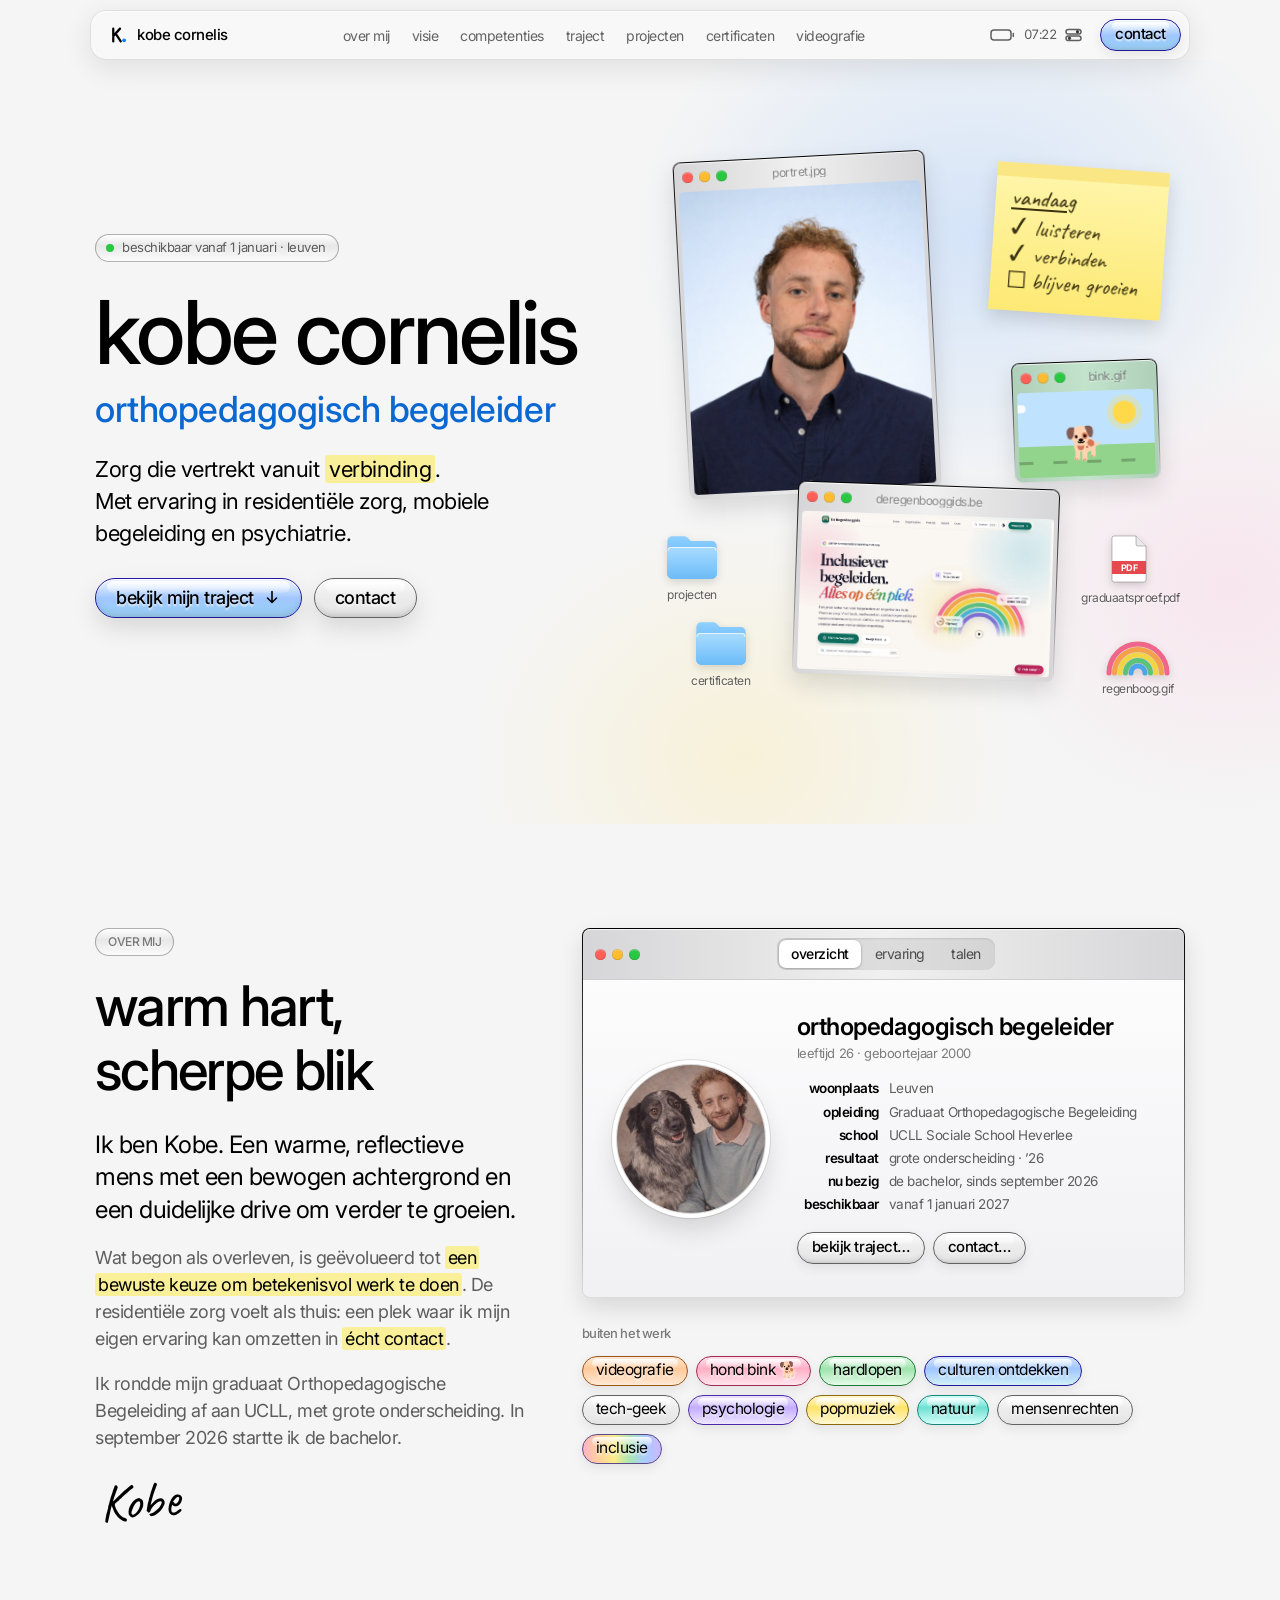
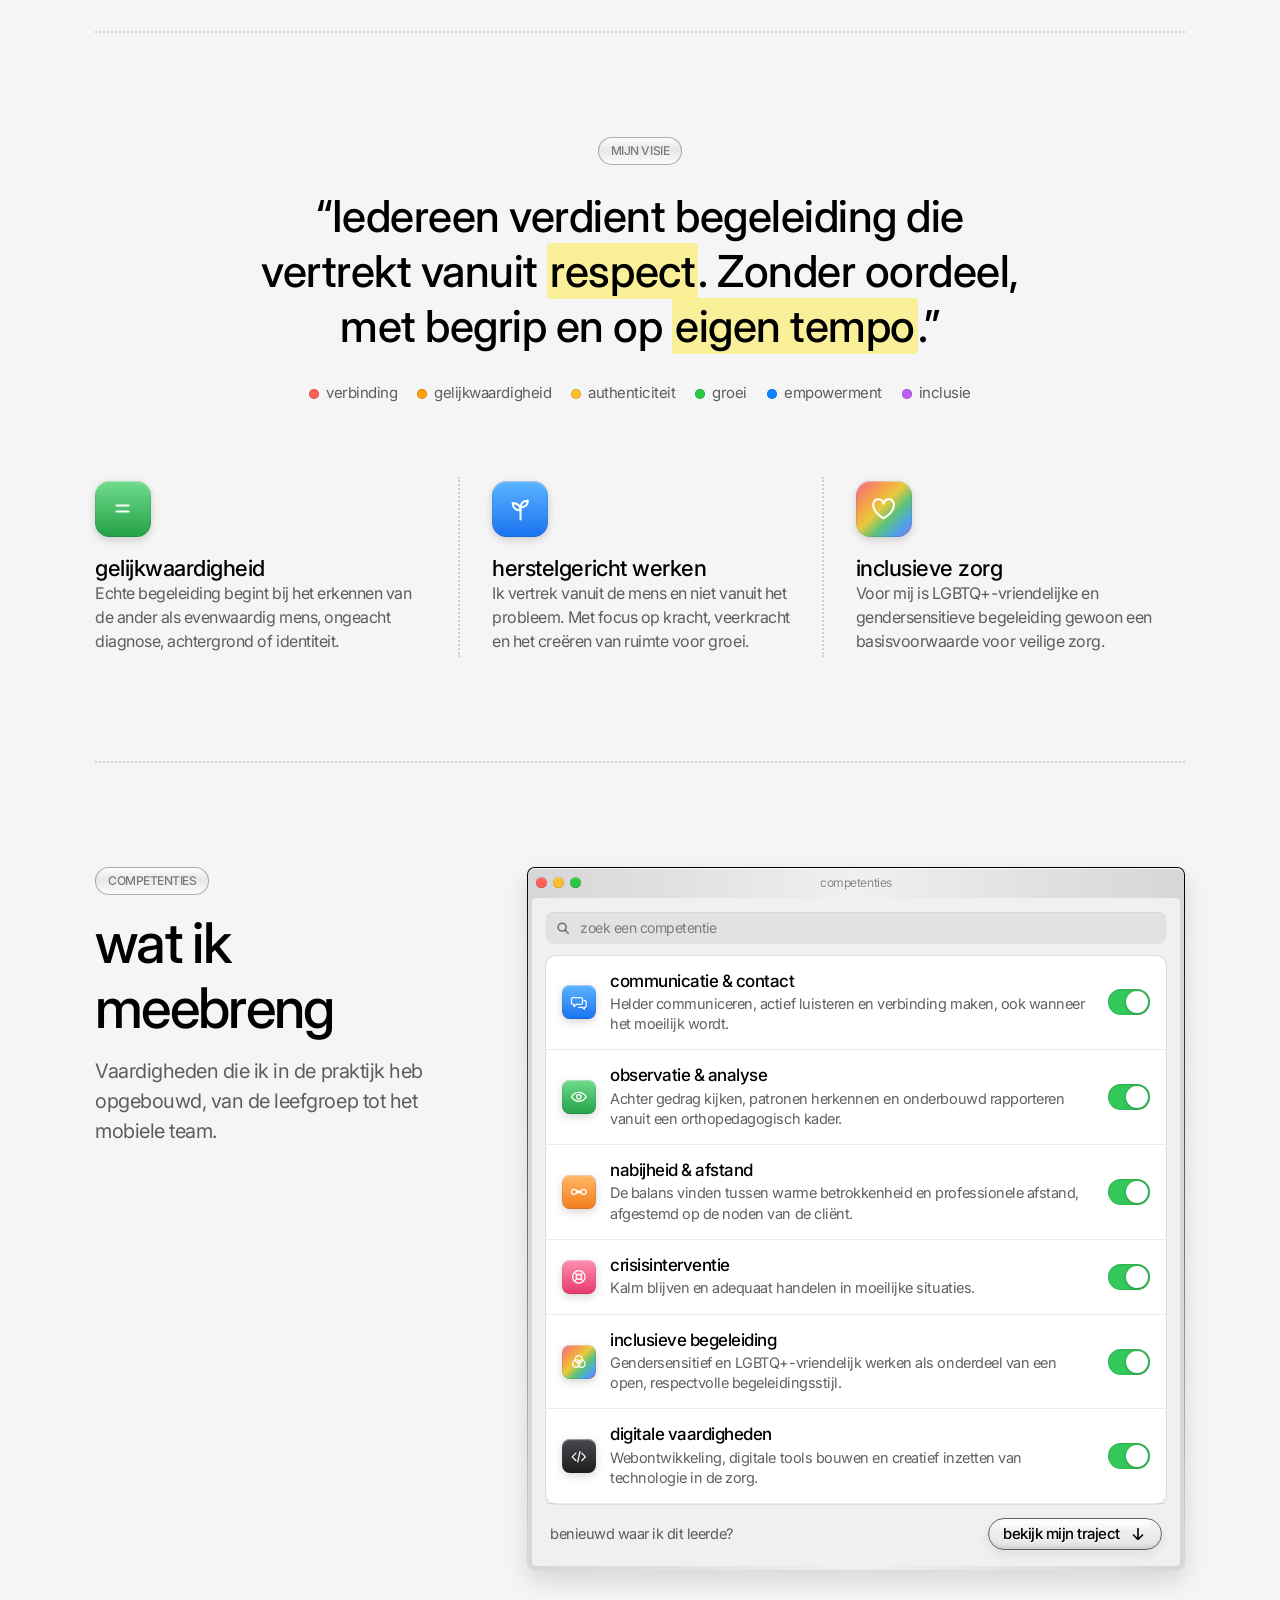
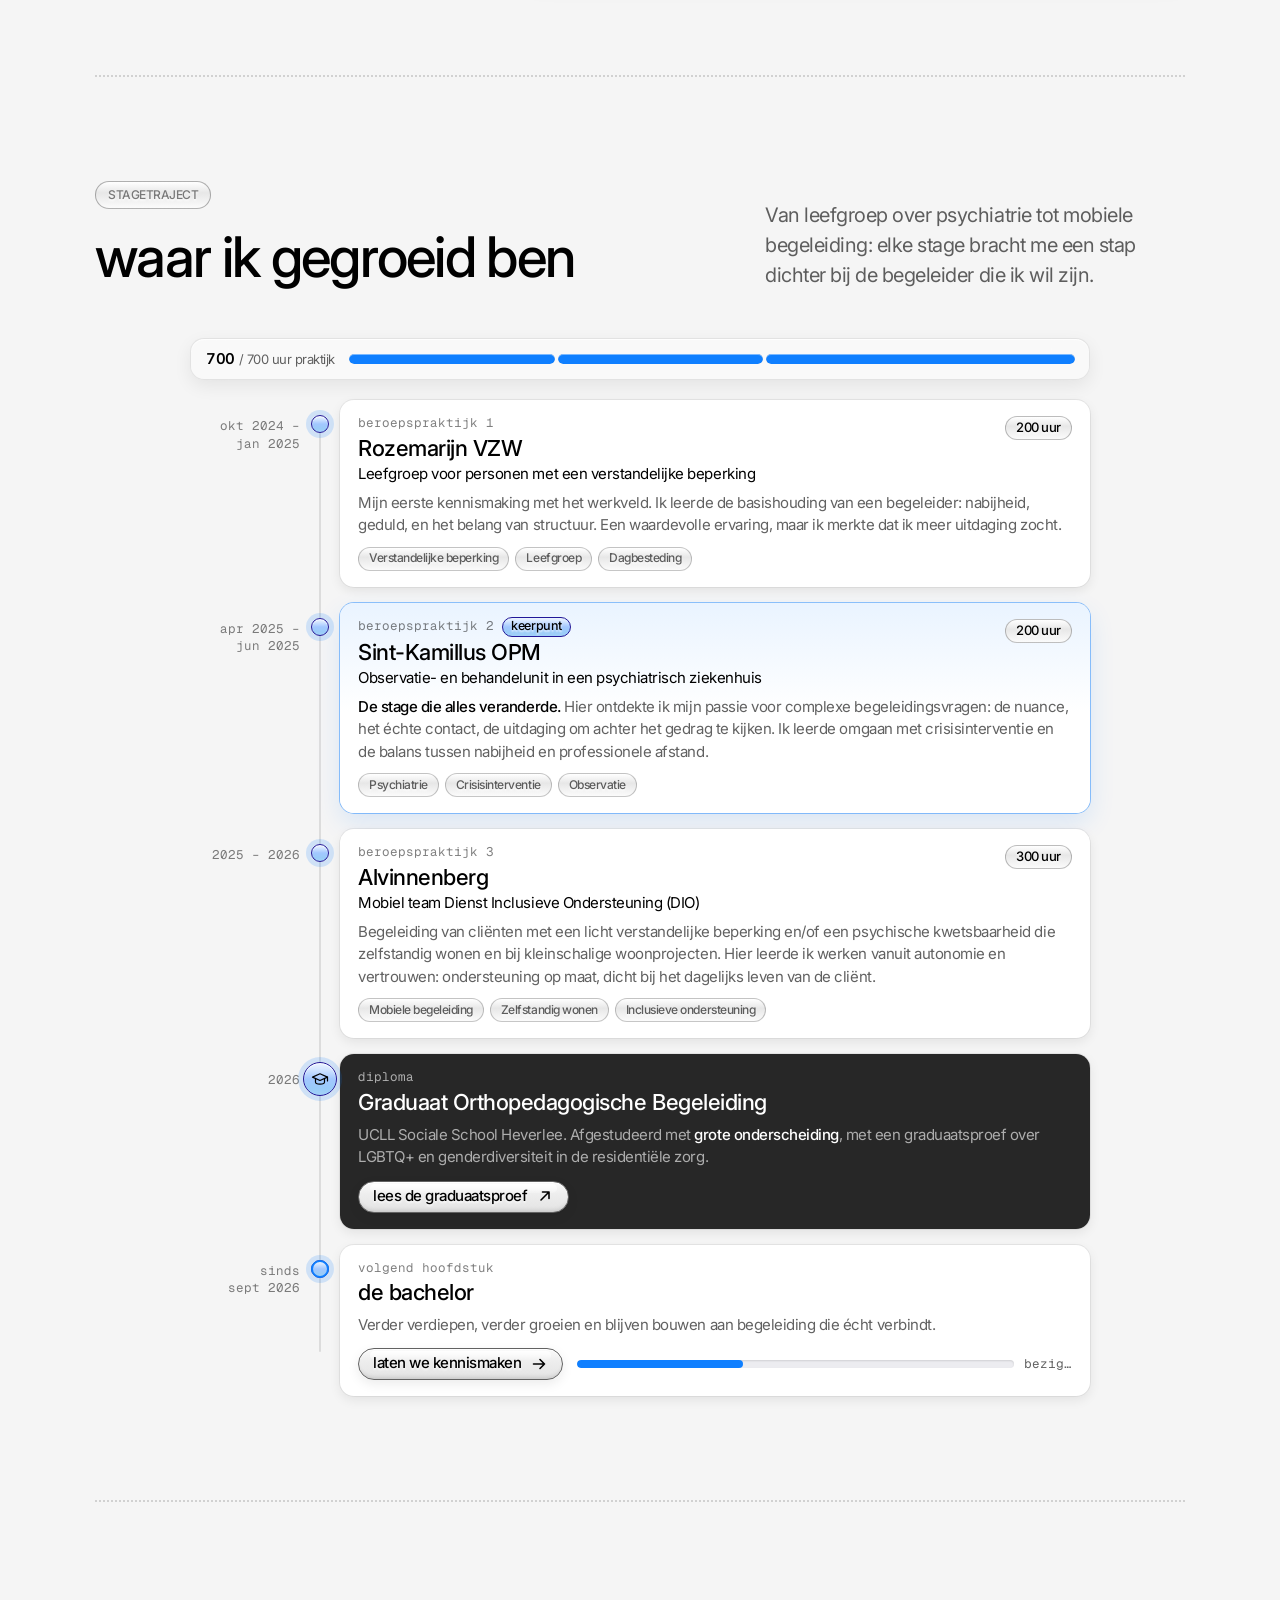
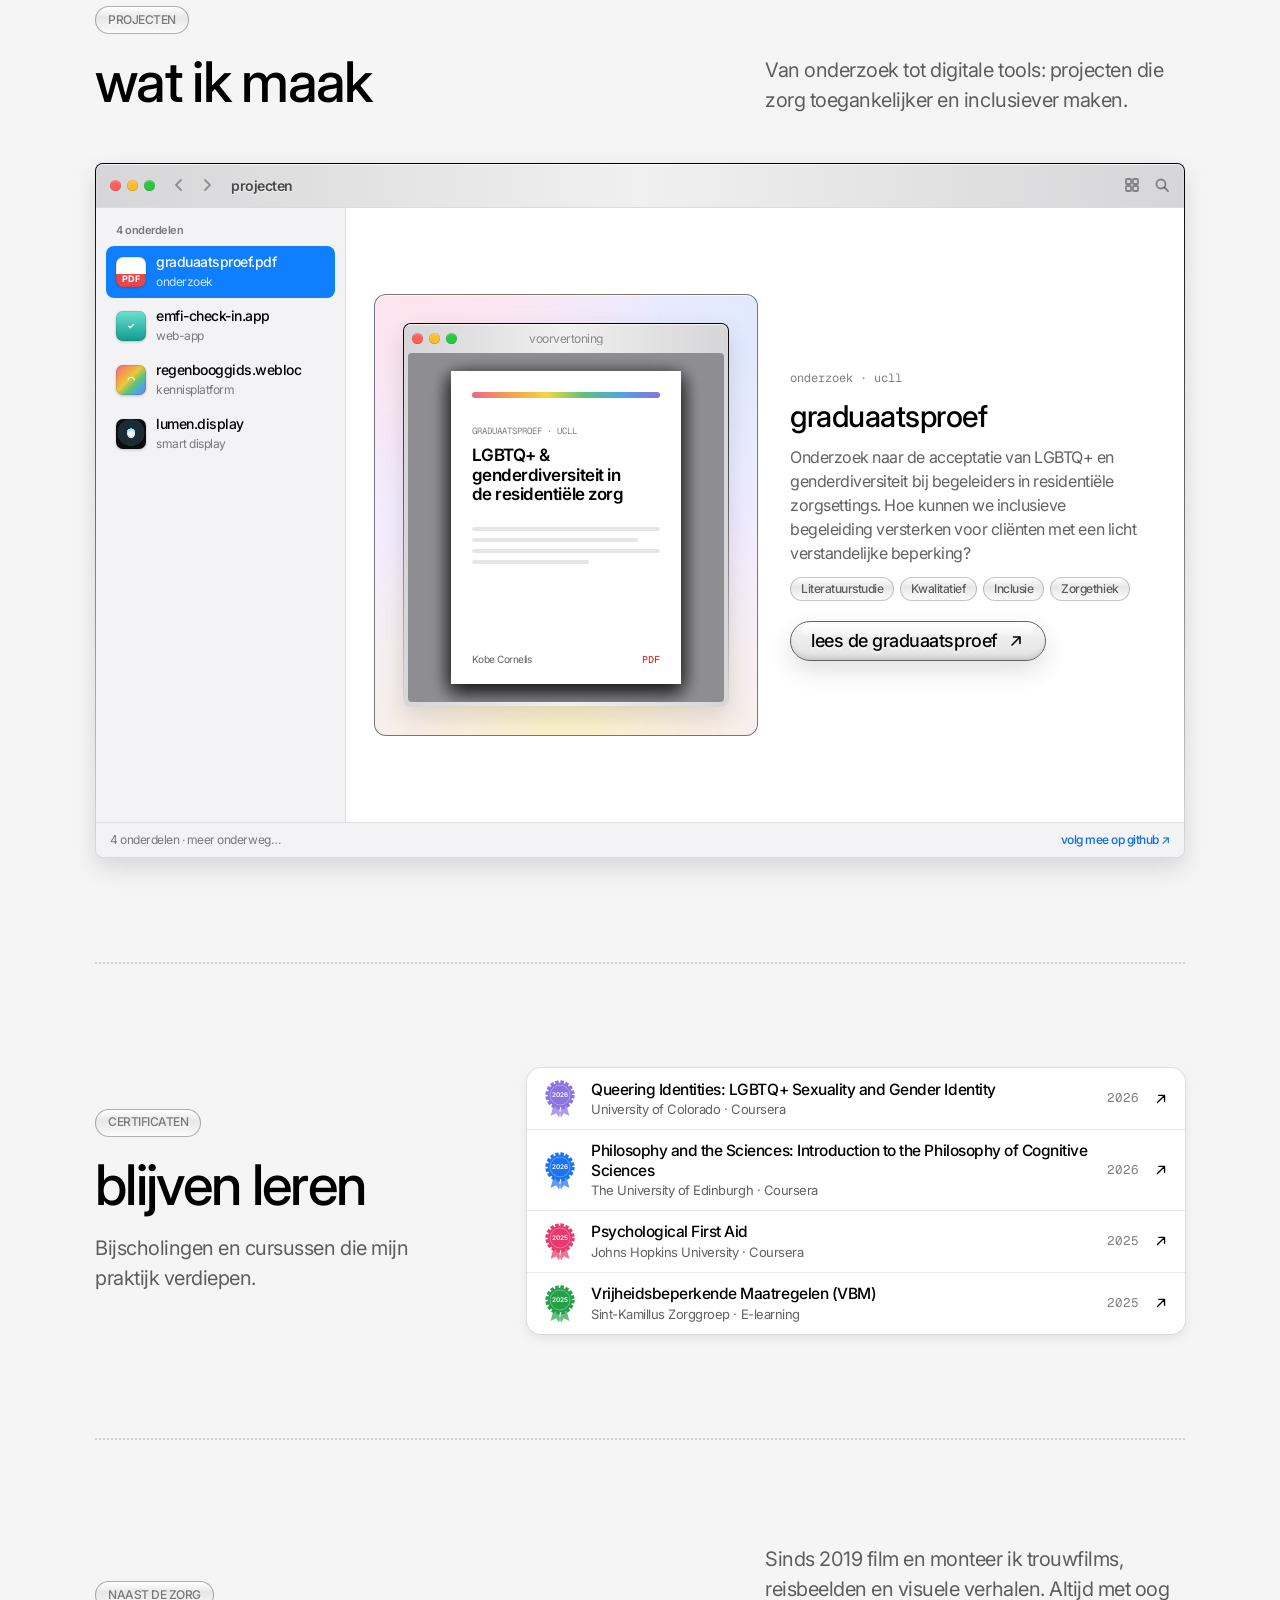
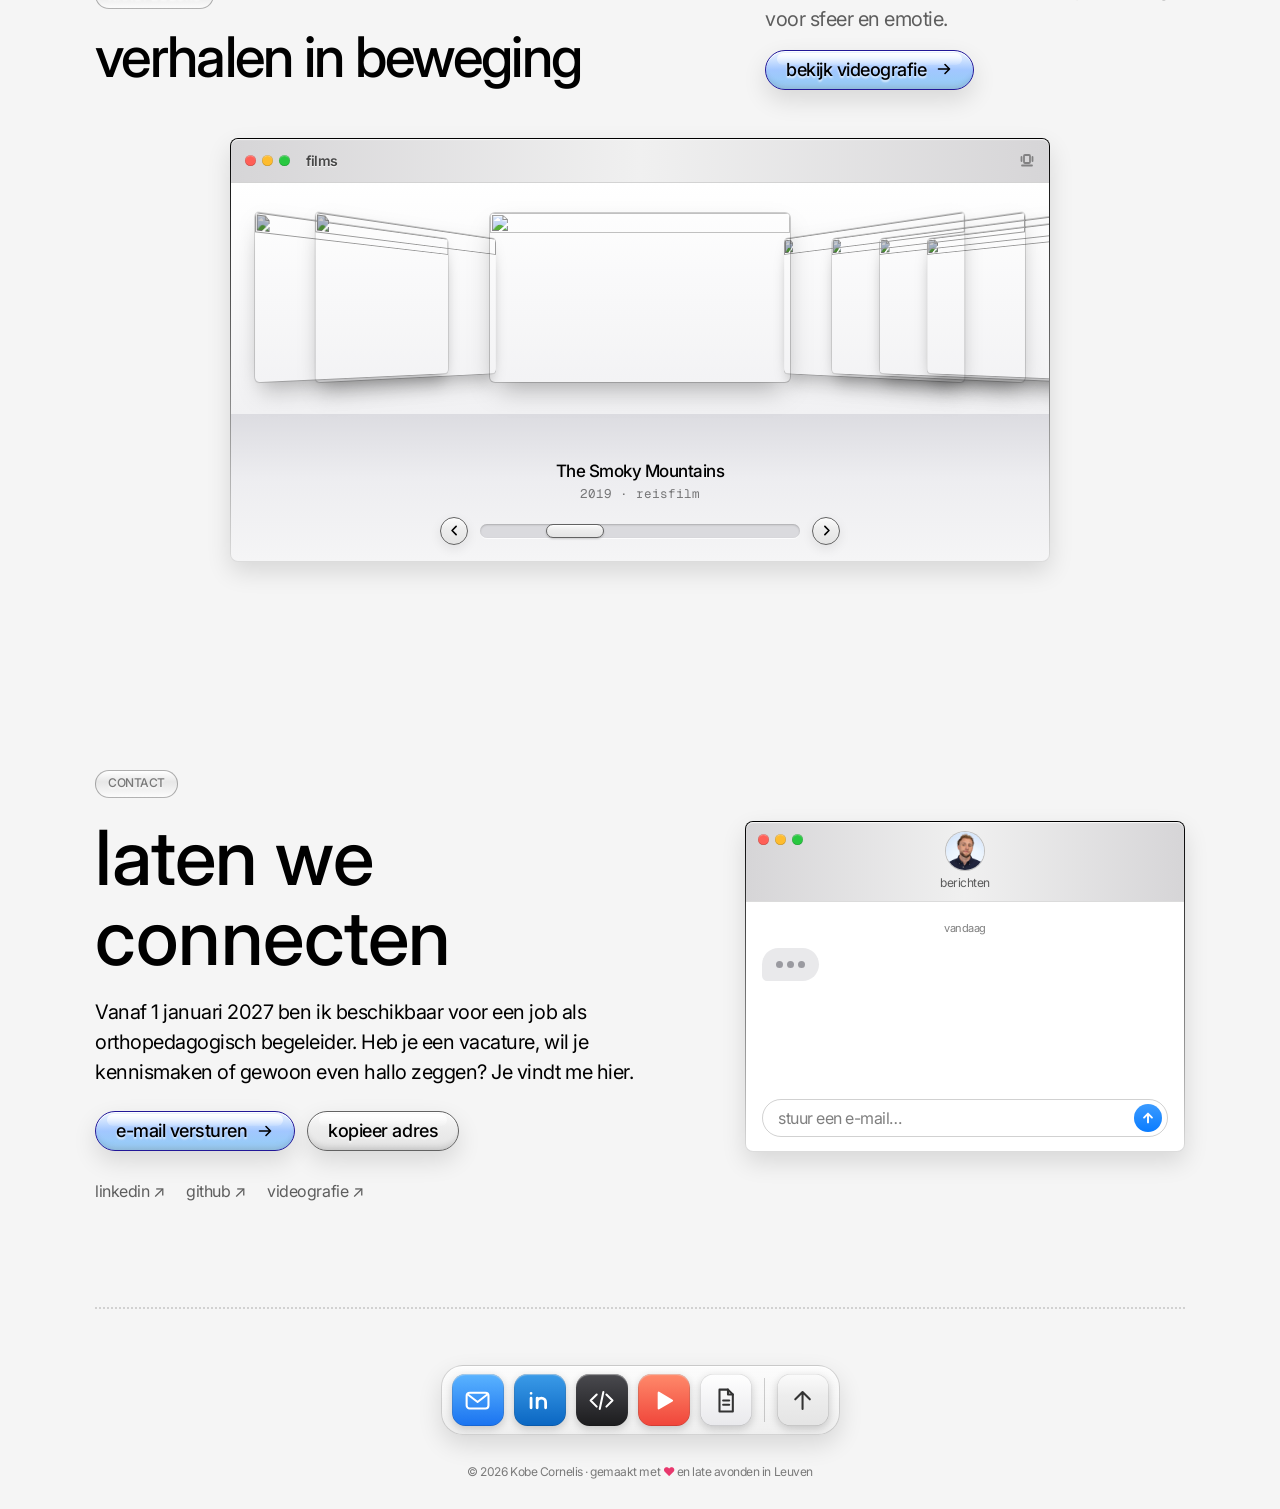
==== commit 2370abef: "Animate project previews with live walkthroughs Each preview in the projects Finder now plays itself" ====
--- a/index.html
+++ b/index.html
@@ -526,13 +526,19 @@
                 <div class="win">
                   <div class="win-bar"><span class="dots"><i></i><i></i><i></i></span><span class="win-title">voorvertoning</span></div>
                   <div class="win-body paper-view">
-                    <div class="paper">
+                   <div class="paper-stack demo demo--flip" data-demo="0,86,91 1,86,91 2,86,91 3,86,91 4,14,91">
+                    <div class="paper demo-frame">
                       <span class="paper-stripes"></span>
                       <small>GRADUAATSPROEF · UCLL</small>
                       <strong>LGBTQ+ &amp; gender&shy;diversiteit in de residentiële zorg</strong>
                       <span class="paper-lines"><i></i><i></i><i></i><i></i></span>
                       <em>Kobe Cornelis <b>PDF</b></em>
                     </div>
+                    <img class="paper demo-frame" data-src="assets/img/thesis-1.jpg" width="460" height="651" alt="" decoding="async">
+                    <img class="paper demo-frame" data-src="assets/img/thesis-2.jpg" width="460" height="651" alt="" decoding="async">
+                    <img class="paper demo-frame" data-src="assets/img/thesis-3.jpg" width="460" height="651" alt="" decoding="async">
+                    <img class="paper demo-frame" data-src="assets/img/thesis-4.jpg" width="460" height="651" alt="" decoding="async">
+                   </div>
                   </div>
                 </div>
               </a>
@@ -547,7 +553,7 @@
 
             <article class="proj" id="p-emfi" role="tabpanel" aria-labelledby="t-emfi">
               <a class="desktop wall-green" href="https://kobec00.github.io/EMFI/" target="_blank" rel="noopener" tabindex="-1" aria-hidden="true">
-                <div class="iphone"><i class="iphone-keys"></i><div class="iphone-screen"><img src="assets/img/emfi.jpg" width="788" height="1704" alt=""></div></div>
+                <div class="iphone"><i class="iphone-keys"></i><div class="iphone-screen demo demo--touch" data-demo="0,50,91.7 1,82.9,91.7 2,17,91.7 0,79.1,10.1 3,76.6,10.9"><img class="demo-frame" src="assets/img/emfi.jpg" width="788" height="1704" alt="" decoding="async"><img class="demo-frame" data-src="assets/img/emfi-verloop.jpg" width="788" height="1704" alt="" decoding="async"><img class="demo-frame" data-src="assets/img/emfi-rust.jpg" width="788" height="1704" alt="" decoding="async"><img class="demo-frame" data-src="assets/img/emfi-eenvoudig.jpg" width="788" height="1704" alt="" decoding="async"></div></div>
               </a>
               <div class="proj-info">
                 <span class="proj-kind">web-app · pwa</span>
@@ -562,7 +568,7 @@
               <a class="desktop wall-rainbow" href="https://deregenbooggids.be" target="_blank" rel="noopener" tabindex="-1" aria-hidden="true">
                 <div class="win">
                   <div class="win-bar"><span class="dots"><i></i><i></i><i></i></span><span class="win-title">🔒 deregenbooggids.be</span></div>
-                  <div class="win-body browser-shot"><img src="assets/img/regenbooggids.jpg" width="1800" height="1125" alt="" loading="lazy" decoding="async"></div>
+                  <div class="win-body browser-shot demo" data-demo="0,37.4,4.9 1,44,4.9 2,51.2,4.9 3,86.5,4.9 4,15.4,4.9"><img class="demo-frame" src="assets/img/regenbooggids.jpg" width="1800" height="1125" alt="" loading="lazy" decoding="async"><img class="demo-frame" data-src="assets/img/regenbooggids-tools.jpg" width="1800" height="1125" alt="" decoding="async"><img class="demo-frame" data-src="assets/img/regenbooggids-organisaties.jpg" width="1800" height="1125" alt="" decoding="async"><img class="demo-frame" data-src="assets/img/regenbooggids-praktijk.jpg" width="1800" height="1125" alt="" decoding="async"><img class="demo-frame" data-src="assets/img/regenbooggids-wegwijzer.jpg" width="1800" height="1125" alt="" decoding="async"></div>
                 </div>
               </a>
               <div class="proj-info">
@@ -578,13 +584,13 @@
               <a class="desktop wall-ice" href="https://github.com/kobec00/Student-Smart-Display" target="_blank" rel="noopener" tabindex="-1" aria-hidden="true">
                 <div class="win">
                   <div class="win-bar"><span class="dots"><i></i><i></i><i></i></span><span class="win-title">lumen · raspberry pi</span></div>
-                  <div class="win-body browser-shot"><img src="assets/img/lumen.jpg" width="1600" height="1000" alt="" loading="lazy" decoding="async"></div>
+                  <div class="win-body browser-shot demo" data-demo="0,3.25,39 1,3.25,23 2,3.25,15 0,20,30 3,3.25,15"><img class="demo-frame" src="assets/img/lumen.jpg" width="1600" height="1000" alt="" loading="lazy" decoding="async"><img class="demo-frame" data-src="assets/img/lumen-school.jpg" width="1600" height="1000" alt="" decoding="async"><img class="demo-frame" data-src="assets/img/lumen-agenda.jpg" width="1600" height="1000" alt="" decoding="async"><img class="demo-frame" data-src="assets/img/lumen-weer.jpg" width="1600" height="1000" alt="" decoding="async"></div>
                 </div>
               </a>
               <div class="proj-info">
                 <span class="proj-kind">smart display · raspberry pi</span>
                 <h3>lumen</h3>
-                <p>Een smart display voor studenten dat aan de muur hangt. Lessen, deadlines, examens, agenda en taken staan samen op één rustig scherm, zodat je in één blik ziet wat nu bezig is, wat eraan komt en wat je moet indienen. Het draait op een Raspberry Pi met touchscreen, zonder cloud, accounts of abonnementen, en met een kleine app op je gsm om taken toe te voegen.</p>
+                <p>Een smart display voor studenten: lessen, deadlines, examens, agenda en taken staan samen op één rustig scherm, zodat je in één blik ziet wat nu bezig is, wat eraan komt en wat je moet indienen. Het draait op een Raspberry Pi met touchscreen, zonder cloud, accounts of abonnementen, en met een kleine app op je gsm om taken toe te voegen.</p>
                 <ul class="tags"><li>Raspberry Pi</li><li>Node.js</li><li>Planning</li><li>Open source</li></ul>
                 <a class="btn" href="https://github.com/kobec00/Student-Smart-Display" target="_blank" rel="noopener">bekijk op github <svg aria-hidden="true"><use href="#i-arrow"/></svg></a>
               </div>
--- a/assets/css/style.css
+++ b/assets/css/style.css
@@ -502,6 +502,36 @@
 .paper em b { font-family: var(--mono); font-weight: 500; color: #d33; letter-spacing: 0; }
 .browser-shot { aspect-ratio: 1800 / 1125; }
 
+/* ── Projecten: voorvertoningen die zichzelf afspelen ── */
+/* frames liggen op elkaar; het nieuwe frame vloeit over het vorige heen */
+.demo { position: relative; }
+.demo-frame { position: absolute; inset: 0; width: 100%; height: 100%; object-fit: cover; opacity: 0; z-index: 0; transition: opacity .5s ease; }
+.demo-frame:first-child, .demo-frame.is-prev { opacity: 1; }
+.demo-frame.is-prev { z-index: 1; transition: none; }
+.demo-frame.is-on { opacity: 1; z-index: 2; }
+.demo.is-live .demo-frame:first-child:not(.is-on):not(.is-prev) { opacity: 0; }
+.iphone-screen .demo-frame { left: 0; top: 0; width: 100%; height: 100%; object-fit: cover; object-position: 50% 0; }
+/* muisaanwijzer; de punt van het pijltje ligt op het doel */
+.demo-cursor { position: absolute; left: 62%; top: 70%; z-index: 50; width: 13px; height: 20px; pointer-events: none; opacity: 0; transition: left 1s cubic-bezier(.45, .05, .25, 1), top 1s cubic-bezier(.45, .05, .25, 1), opacity .35s; }
+.demo-cursor svg { position: relative; display: block; width: 100%; height: 100%; margin: -1px 0 0 -1px; overflow: visible; filter: drop-shadow(0 1px 1.5px rgba(0, 0, 0, .4)); }
+.demo-cursor.is-shown { opacity: 1; }
+.demo-cursor::before { content: ""; position: absolute; left: -10px; top: -10px; width: 20px; height: 20px; border-radius: 50%; background: rgba(120, 170, 255, .55); opacity: 0; }
+.demo-cursor.is-click::before { animation: demo-ripple .55s ease-out; }
+.demo-cursor.is-click svg { animation: demo-press .3s ease; }
+@keyframes demo-ripple { from { opacity: .9; transform: scale(.3); } to { opacity: 0; transform: scale(1.7); } }
+@keyframes demo-press { 50% { transform: scale(.82); } }
+/* op de iPhone: een vingertik in plaats van een pijltje */
+.demo--touch .demo-cursor { width: 30px; height: 30px; margin: -15px 0 0 -15px; border-radius: 50%; background: rgba(60, 60, 60, .22); box-shadow: 0 0 0 1.5px rgba(255, 255, 255, .8), 0 2px 8px rgba(0, 0, 0, .2); transform: scale(1.35); transition: opacity .2s, transform .2s; }
+.demo--touch .demo-cursor.is-shown { opacity: 0; }
+.demo--touch .demo-cursor::before { left: 0; top: 0; width: 100%; height: 100%; background: rgba(255, 255, 255, .6); }
+.demo--touch .demo-cursor.is-click { opacity: 1; transform: scale(1); }
+/* graduaatsproef: bladzijden omslaan */
+.paper-stack { position: relative; width: min(100%, 230px); aspect-ratio: 210 / 285; perspective: 1100px; }
+.paper-stack .paper { position: absolute; inset: 0; width: 100%; }
+img.paper { padding: 0; height: 100%; object-fit: cover; object-position: 50% 0; }
+.demo--flip .demo-frame { opacity: 1; transform-origin: 0 50%; backface-visibility: hidden; transition: transform .9s cubic-bezier(.4, .1, .25, 1), box-shadow .9s; }
+.demo--flip .demo-frame.is-turned { transform: rotateY(-180deg); box-shadow: 0 20px 40px rgba(0, 0, 0, .35); }
+
 /* ── CERTIFICATEN ── */
 /* kop links, één gegroepeerde lijst rechts */
 .certs-sec { display: grid; grid-template-columns: minmax(0, 4fr) minmax(0, 7fr); gap: 56px; align-items: center; }
